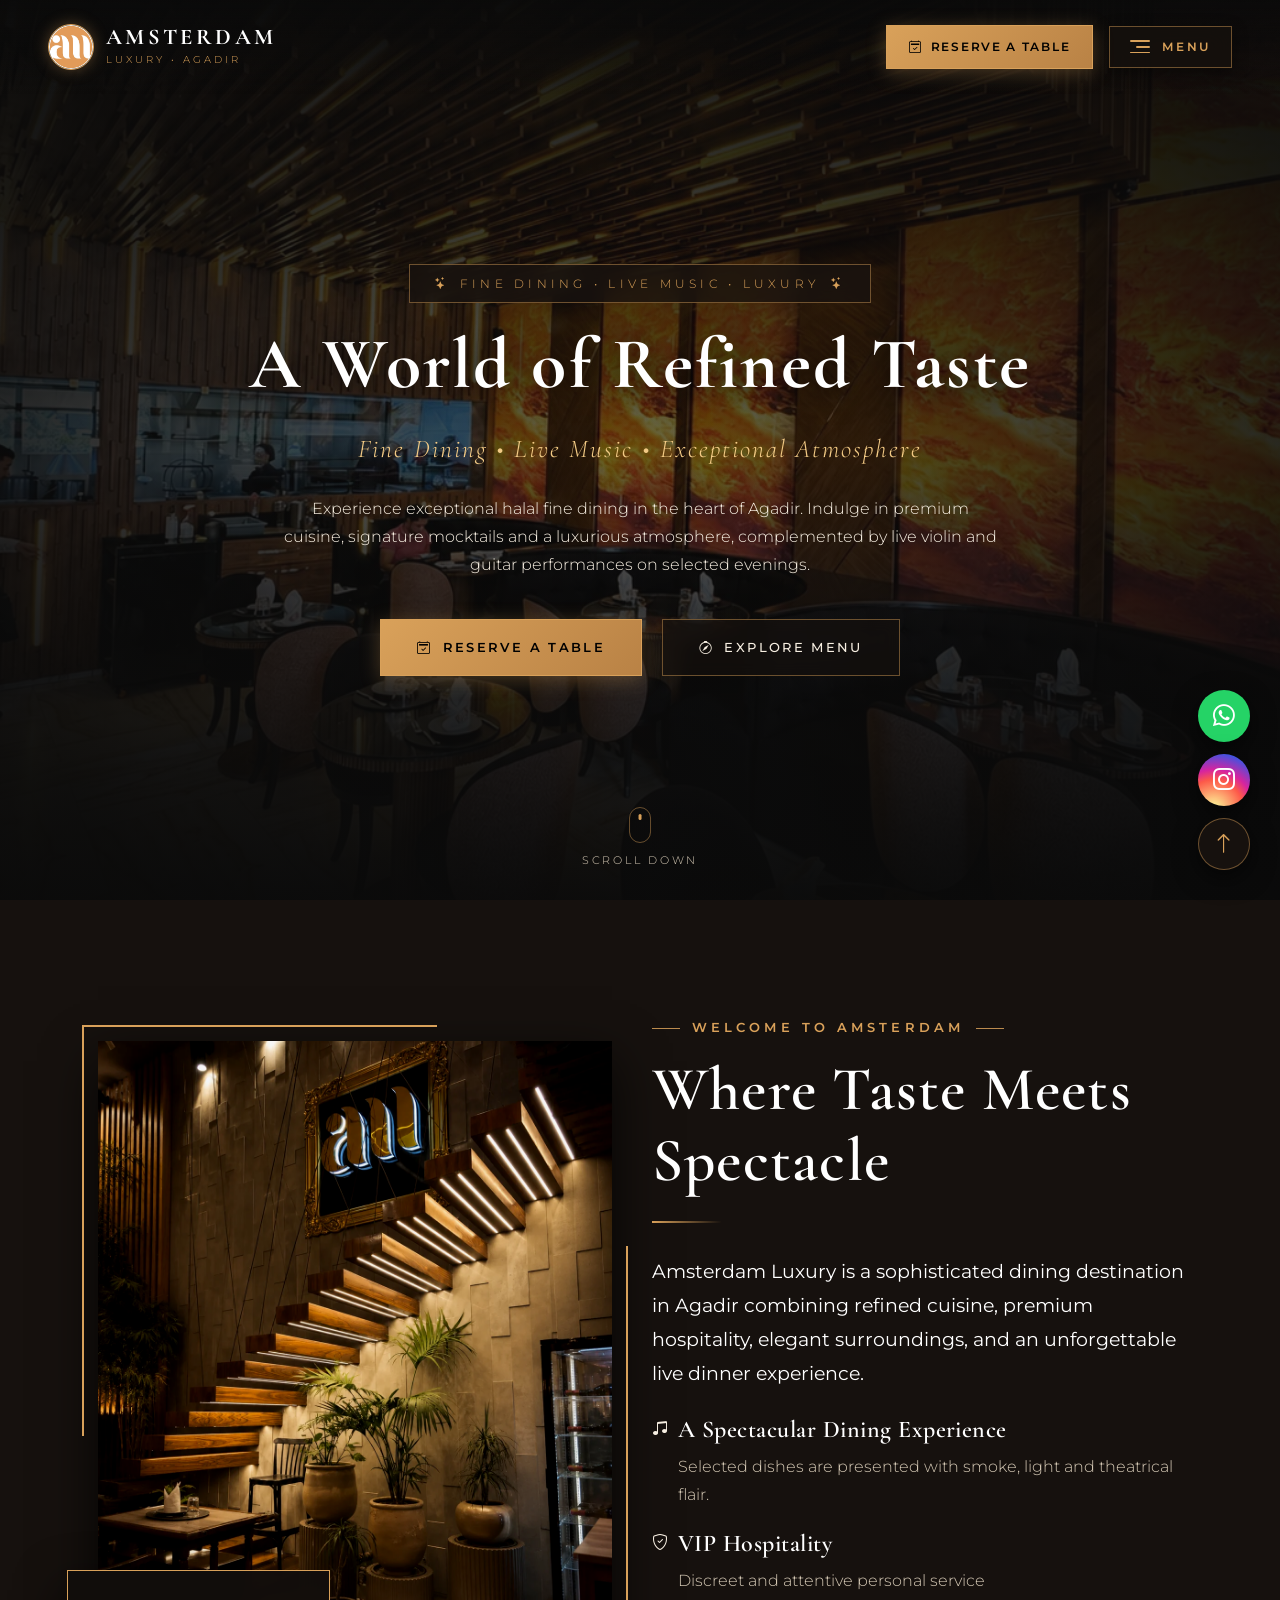
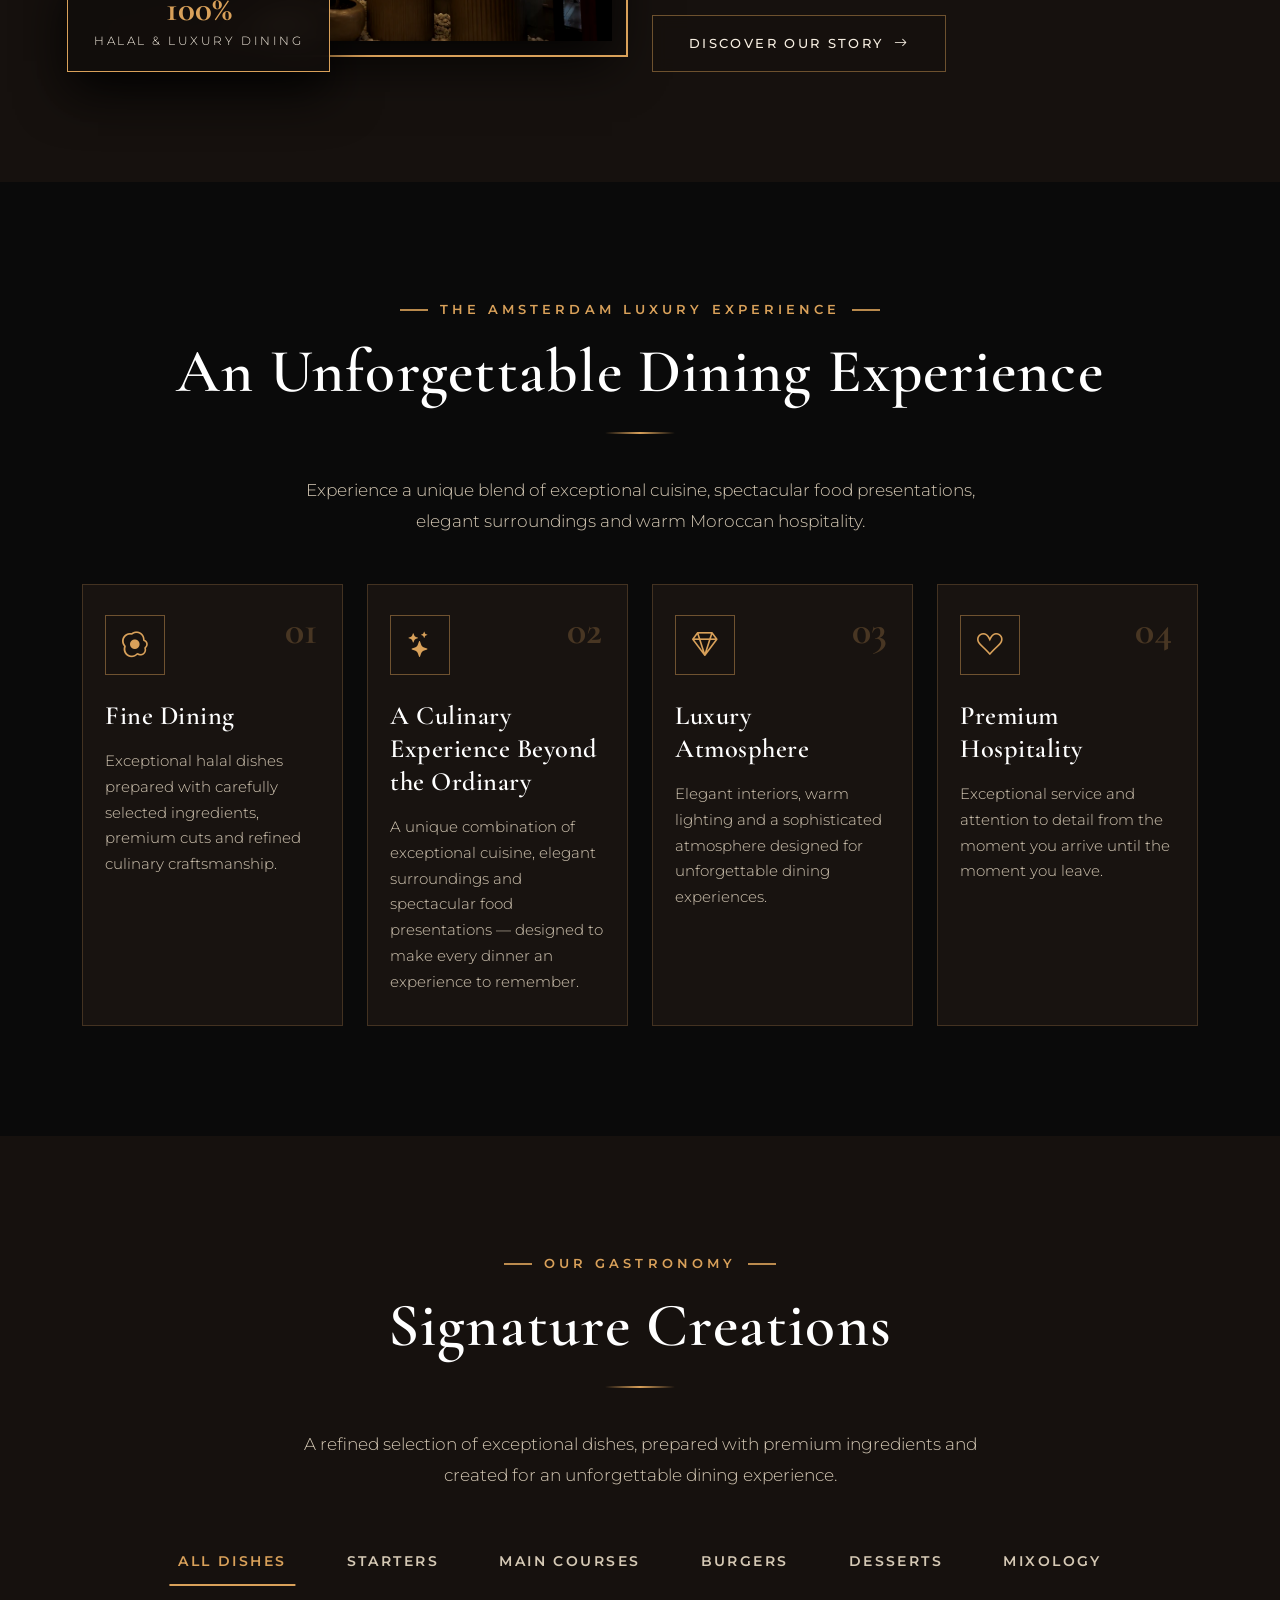
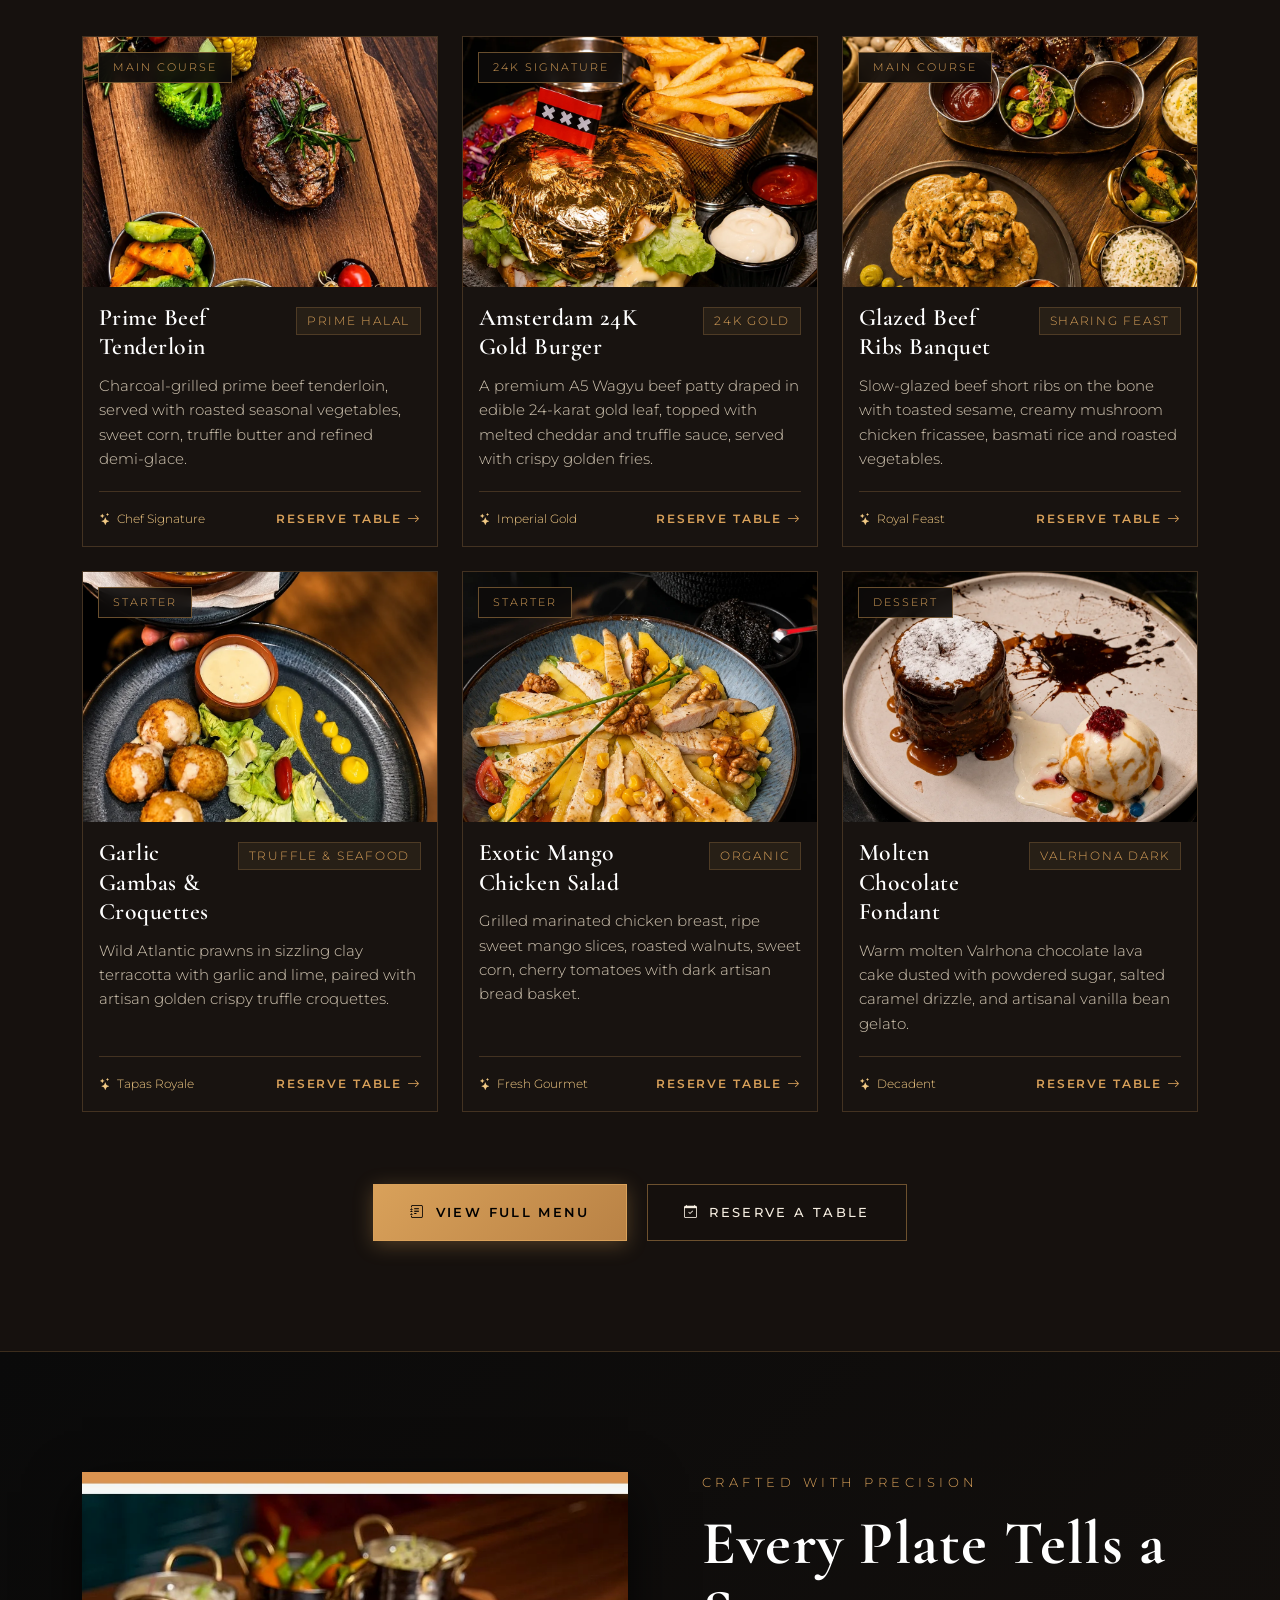
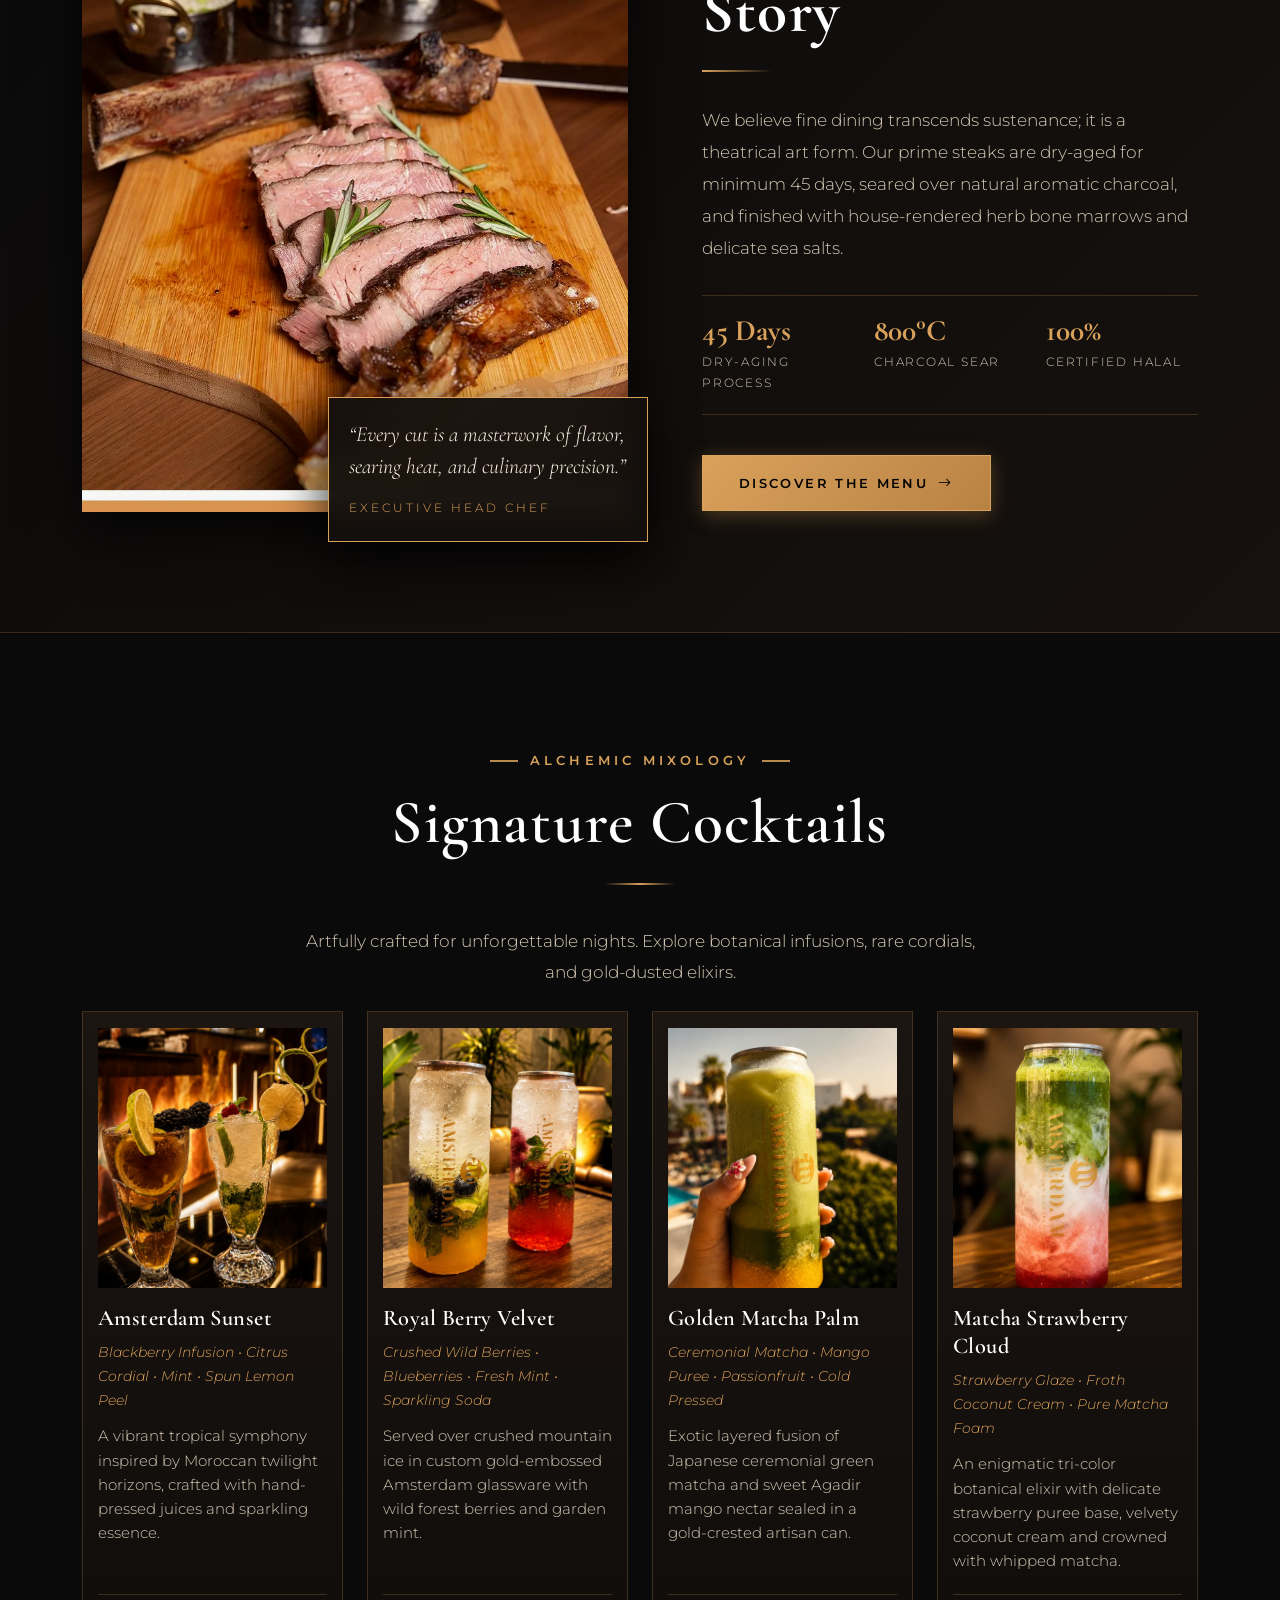
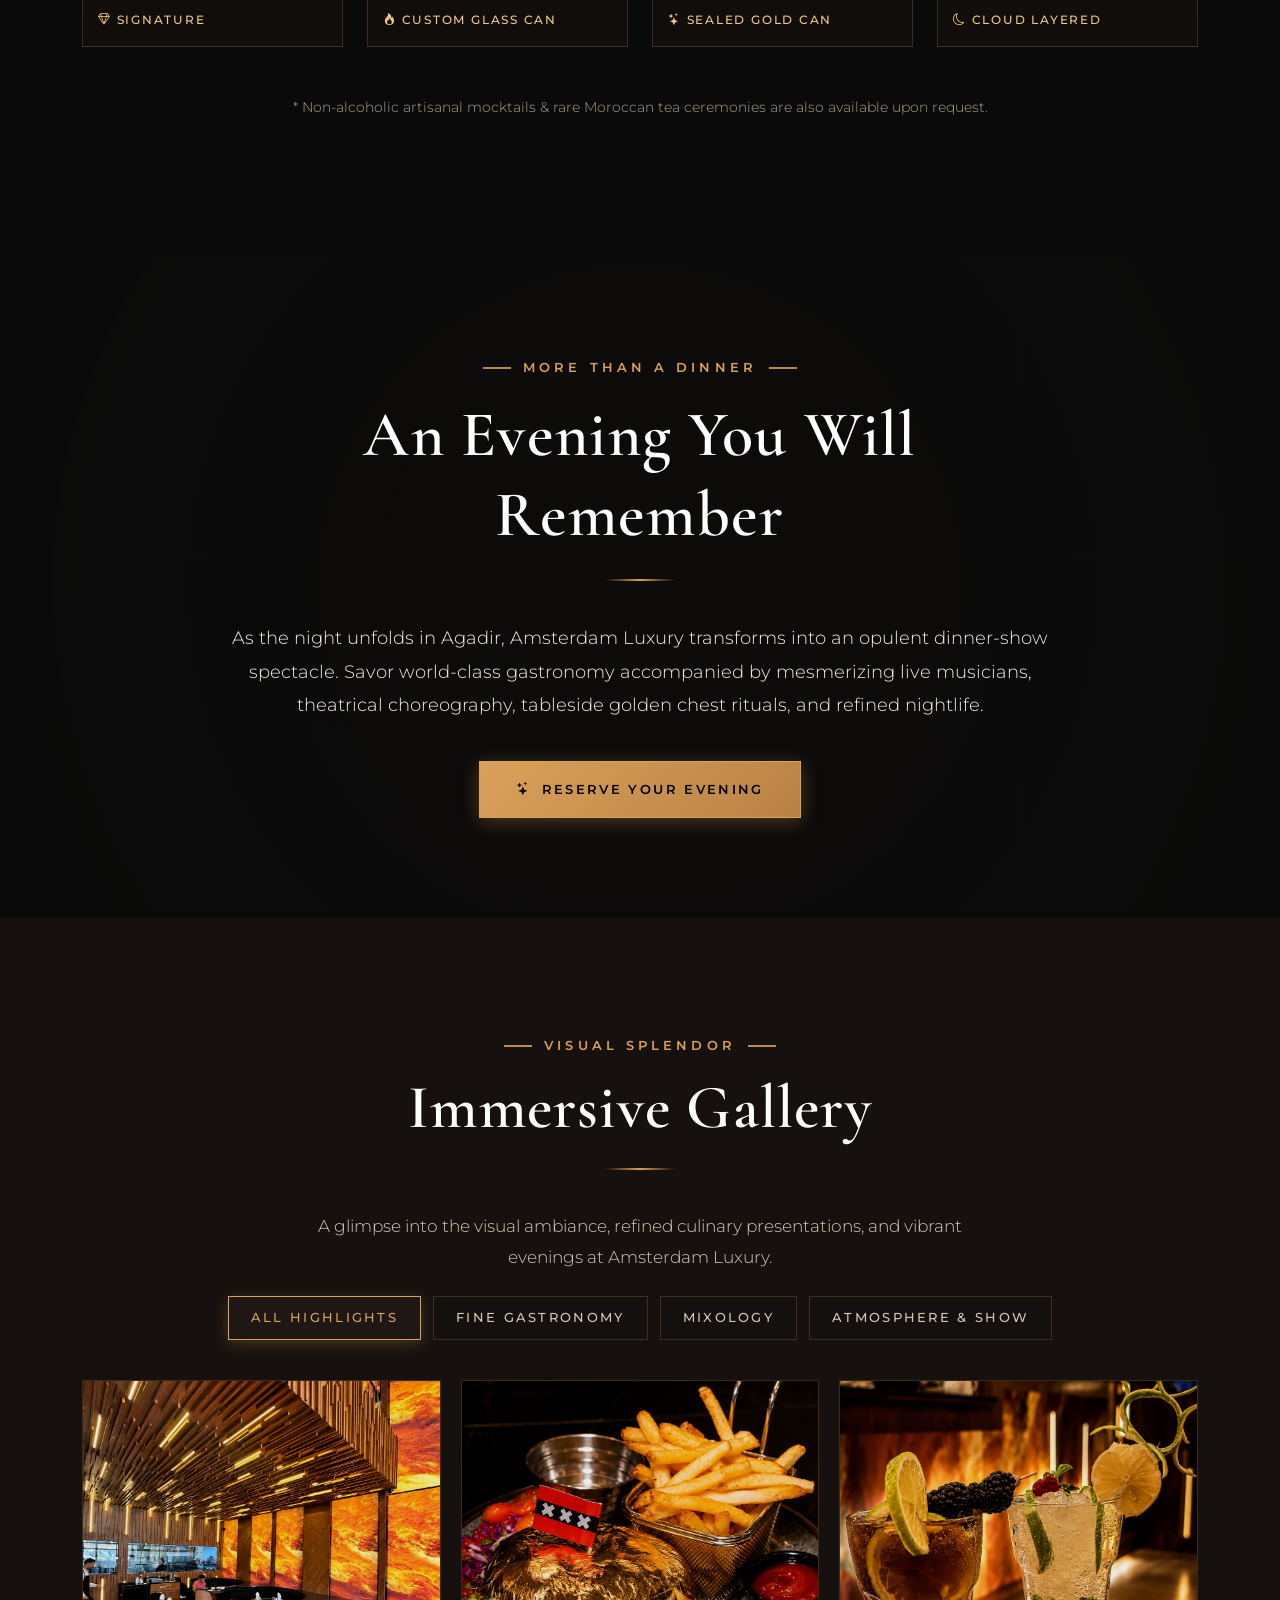
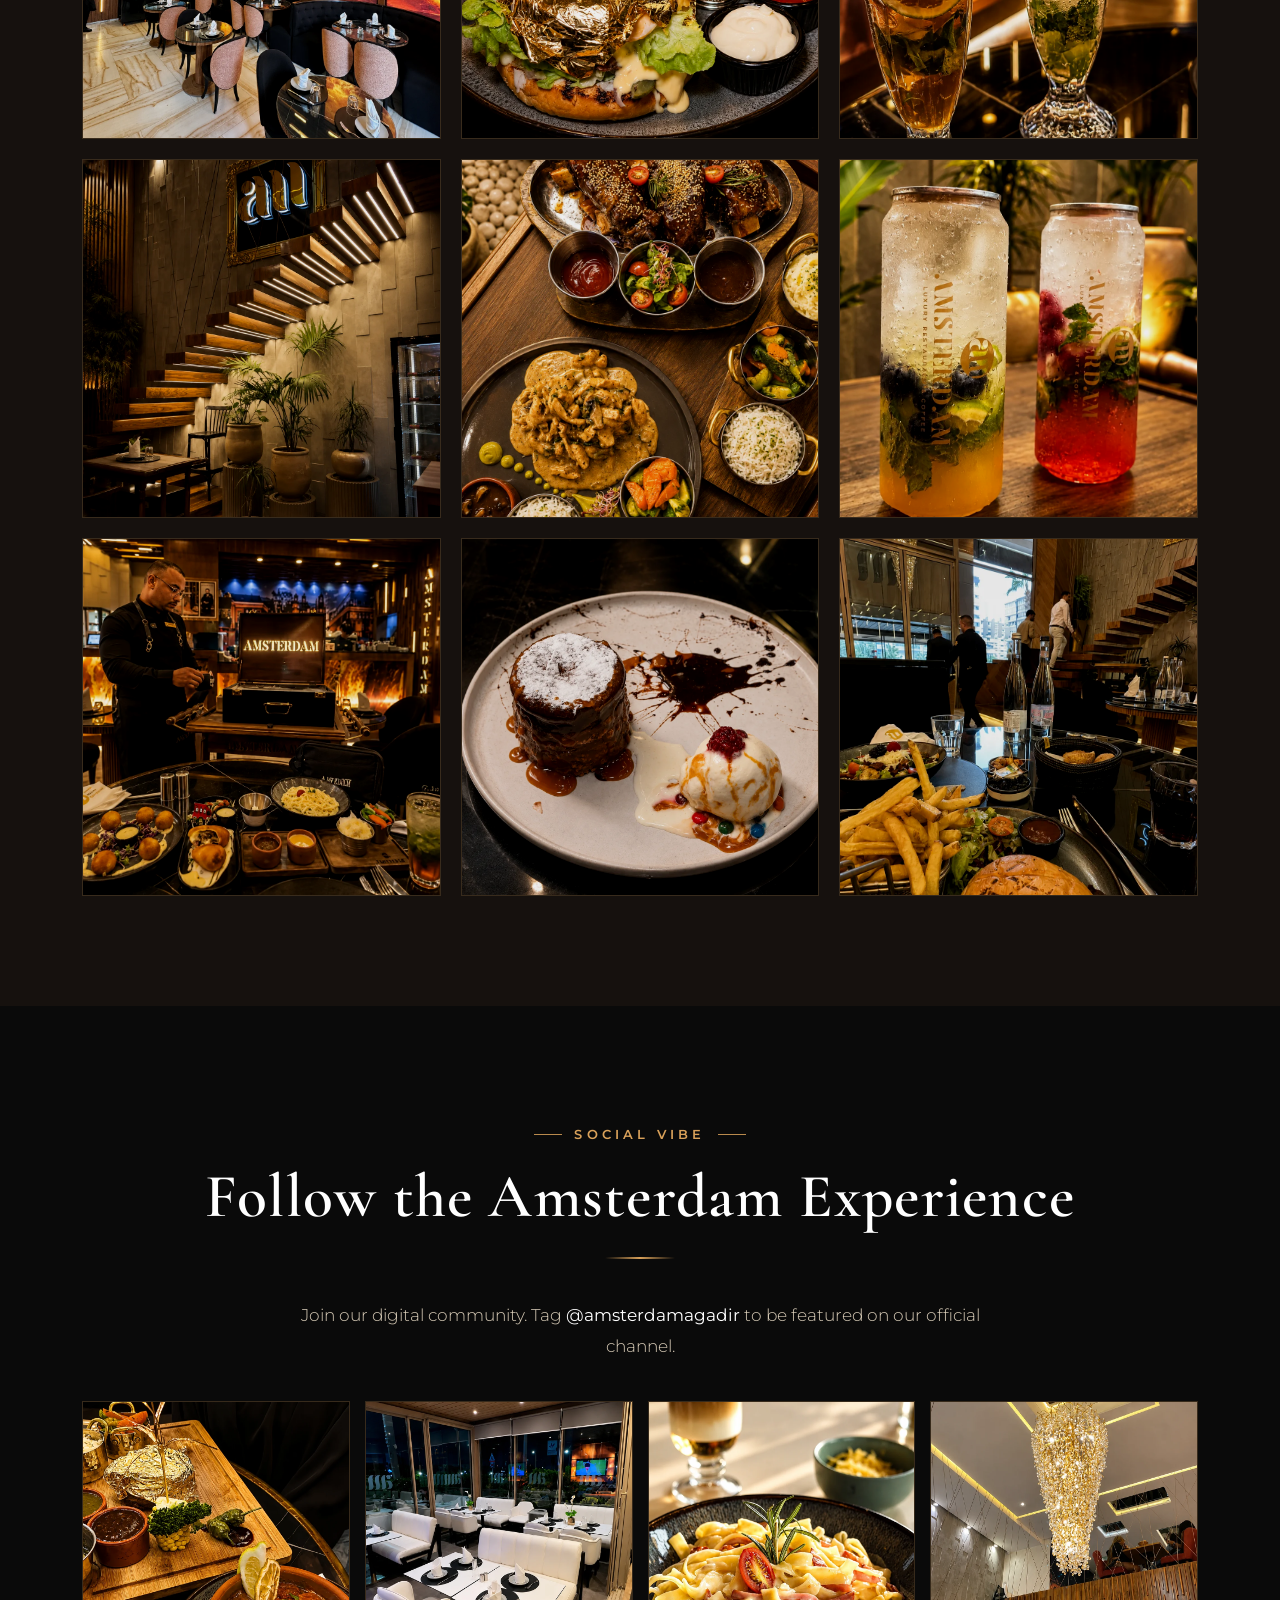
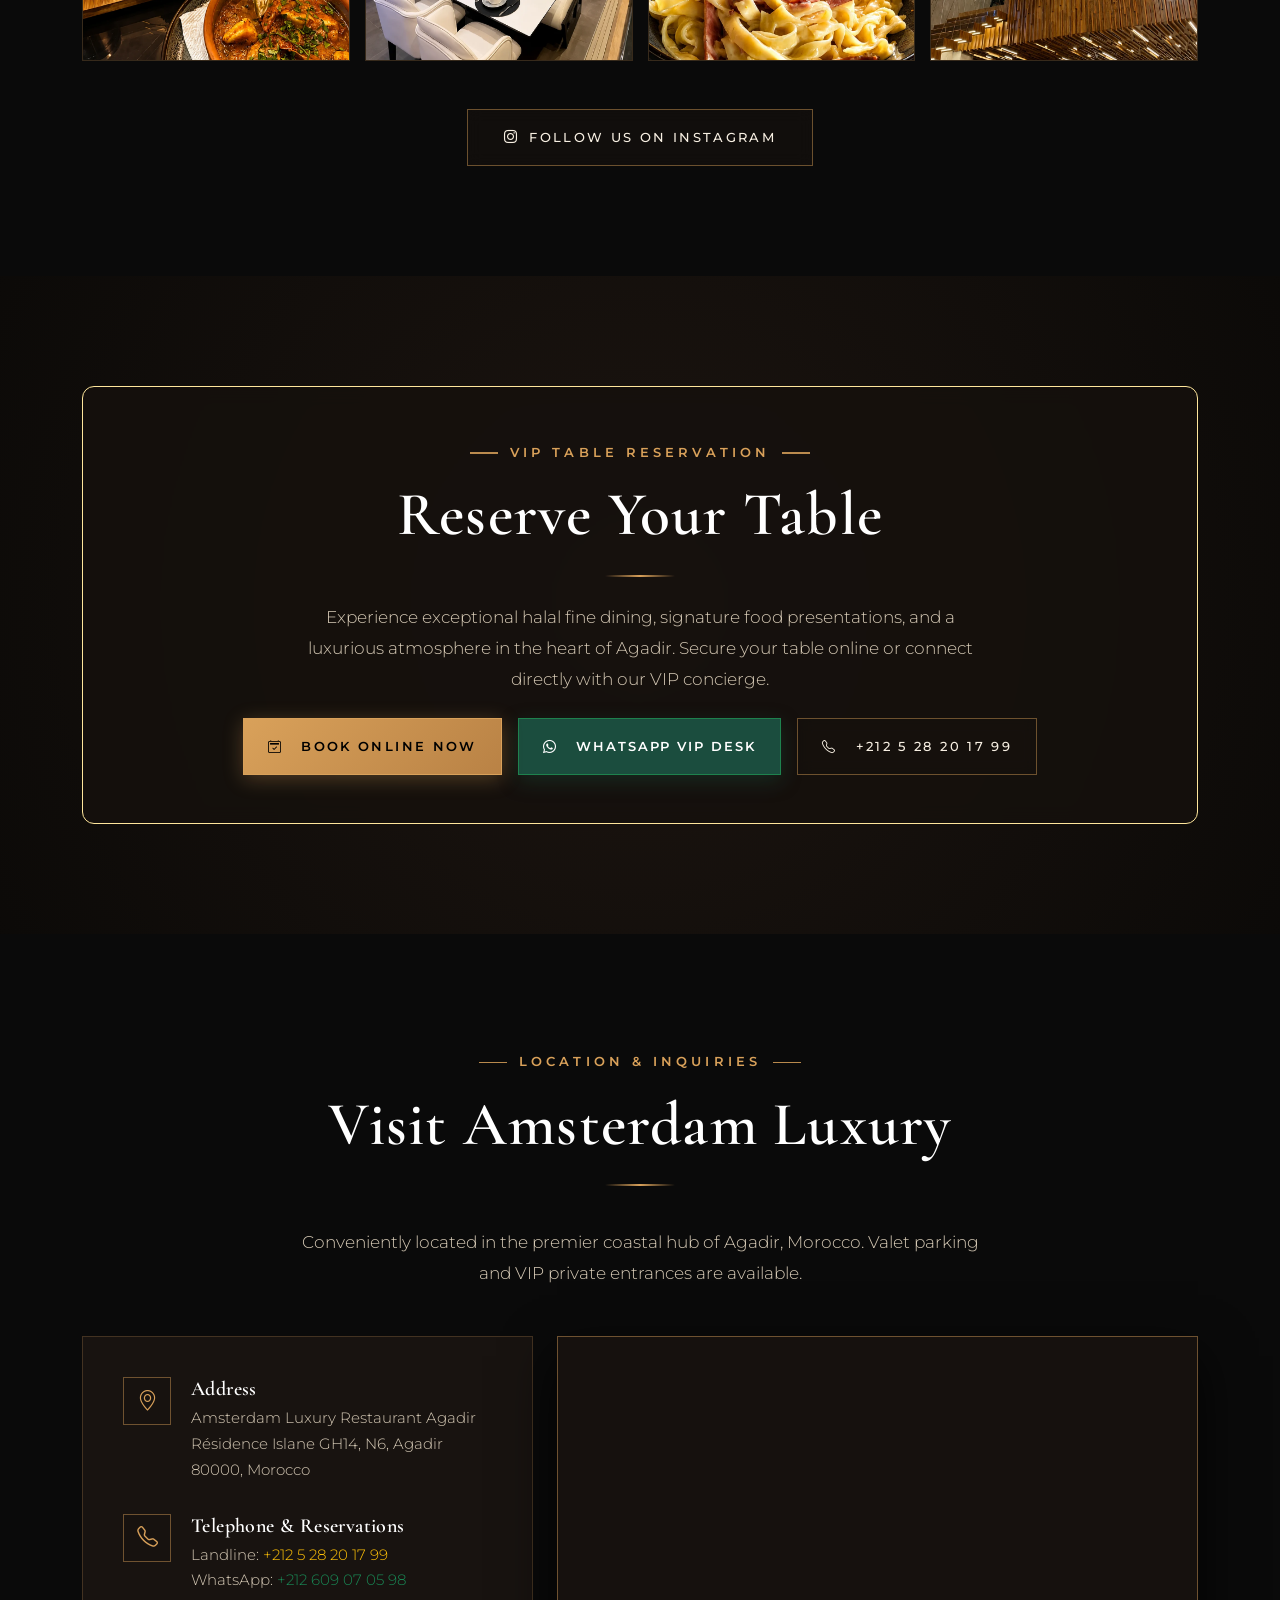
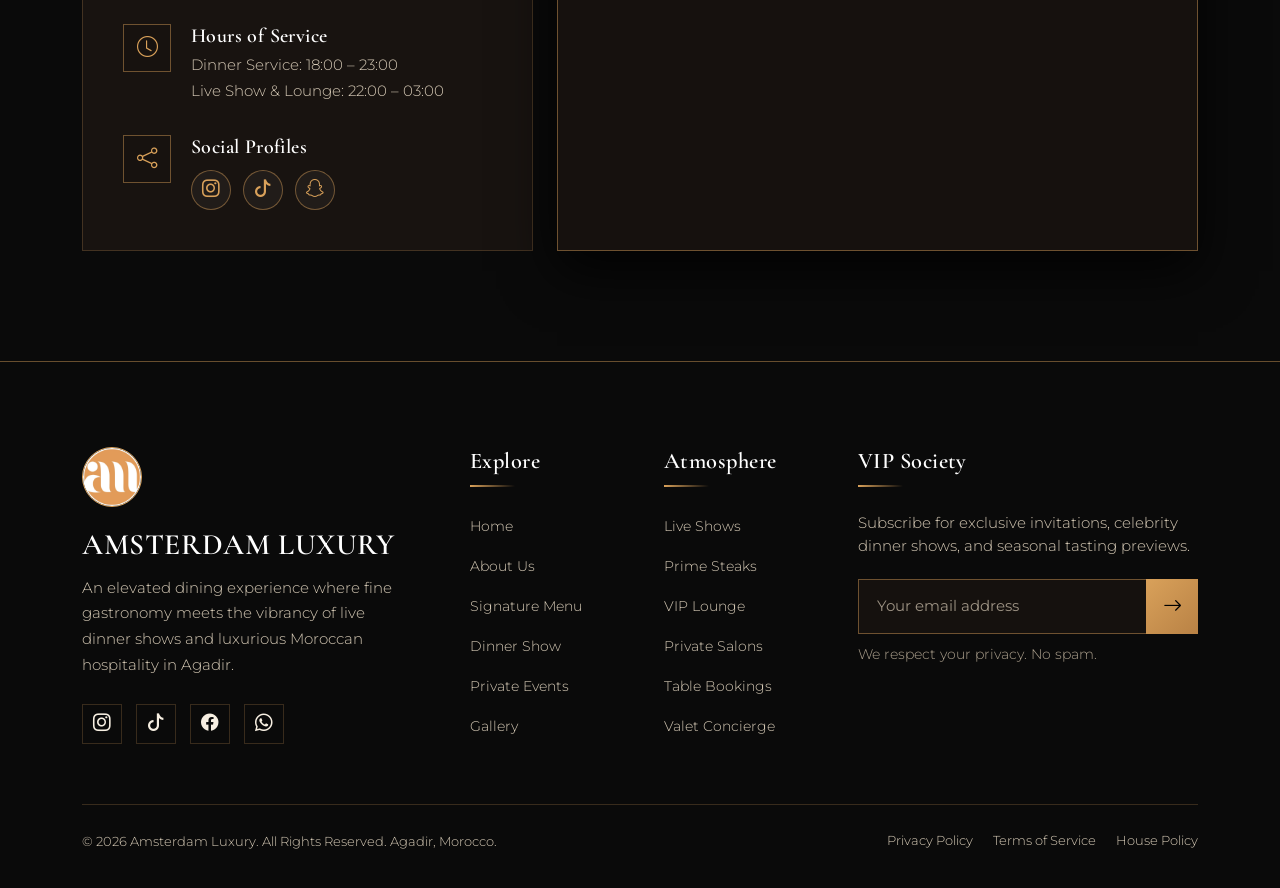
==== index.html @ 11ef1e89 "Lattest" ====
<!DOCTYPE html>
<html lang="en">

<head>
    <meta charset="UTF-8">
    <meta name="viewport" content="width=device-width, initial-scale=1.0">

    <!-- Primary SEO Meta Tags -->
    <title>Amsterdam Luxury | Fine Dining & Live Dinner Show in Agadir</title>
    <meta name="title" content="Amsterdam Luxury | Fine Dining & Live Dinner Show in Agadir">
    <meta name="description"
        content="Experience Amsterdam Luxury in Agadir — refined fine dining, signature dishes, crafted cocktails and unforgettable live dinner shows. Reserve your table today.">
    <meta name="keywords"
        content="Amsterdam Luxury, Agadir restaurant, fine dining Agadir, dinner show Morocco, luxury steakhouse Agadir, Moroccan cocktails, live entertainment Agadir">
    <meta name="robots" content="index, follow">
    <link rel="canonical" href="https://amsterdamluxury.ma/">

    <!-- Open Graph / Facebook -->
    <meta property="og:type" content="restaurant">
    <meta property="og:url" content="https://amsterdamluxury.ma/">
    <meta property="og:title" content="Amsterdam Luxury | Fine Dining & Live Dinner Show in Agadir">
    <meta property="og:description"
        content="Experience Amsterdam Luxury in Agadir — refined fine dining, signature dishes, crafted cocktails and unforgettable live dinner shows.">
    <meta property="og:image" content="./assets/imgs/Amsterdam_BG.jpeg">

    <!-- Twitter Card -->
    <meta property="twitter:card" content="summary_large_image">
    <meta property="twitter:url" content="https://amsterdamluxury.ma/">
    <meta property="twitter:title" content="Amsterdam Luxury | Fine Dining & Live Dinner Show in Agadir">
    <meta property="twitter:description"
        content="Experience Amsterdam Luxury in Agadir — refined fine dining, signature dishes, crafted cocktails and unforgettable live dinner shows.">
    <meta property="twitter:image" content="./assets/imgs/Amsterdam_BG.jpeg">

    <!-- Favicon -->
    <link rel="icon" type="image/jpeg" href="./assets/imgs/Amsterdam_Logo.jpeg">

    <!-- Schema.org JSON-LD -->
    <script type="application/ld+json">
    {
      "@context": "https://schema.org",
      "@type": "Restaurant",
      "name": "Amsterdam Luxury",
      "image": "./assets/imgs/Amsterdam_BG.jpeg",
      "logo": "./assets/imgs/Amsterdam_Logo.jpeg",
      "@id": "https://amsterdamluxury.ma",
      "url": "https://amsterdamluxury.ma",
      "telephone": "+212528201799",
      "priceRange": "$$$",
      "servesCuisine": ["Fine Dining", "Steakhouse", "Moroccan", "International", "Cocktails"],
      "address": {
        "@type": "PostalAddress",
        "streetAddress": "Résidence Islane GH14, N6",
        "addressLocality": "Agadir",
        "postalCode": "80000",
        "addressCountry": "MA"
      },
      "geo": {
        "@type": "GeoCoordinates",
        "latitude": 30.437585,
        "longitude": -9.568495
      },
      "openingHoursSpecification": [
        {
          "@type": "OpeningHoursSpecification",
          "dayOfWeek": [
            "Monday",
            "Tuesday",
            "Wednesday",
            "Thursday",
            "Friday",
            "Saturday",
            "Sunday"
          ],
          "opens": "18:00",
          "closes": "03:00"
        }
      ],
      "sameAs": [
        "https://instagram.com/amsterdamagadir",
        "https://tiktok.com/@amsterdamluxury"
      ]
    }
    </script>

    <!-- Bootstrap 5.3 CSS -->
    <link href="https://cdn.jsdelivr.net/npm/bootstrap@5.3.3/dist/css/bootstrap.min.css" rel="stylesheet"
        integrity="sha384-QWTKZyjpPEjISv5WaRU9OFeRpok6YctnYmDr5pNlyT2bRjXh0JMhjY6hW+ALEwIH" crossorigin="anonymous">

    <!-- Bootstrap Icons -->
    <link rel="stylesheet" href="https://cdn.jsdelivr.net/npm/bootstrap-icons@1.11.3/font/bootstrap-icons.min.css">

    <!-- AOS Animation Library CSS -->
    <link rel="stylesheet" href="https://cdn.jsdelivr.net/npm/aos@2.3.4/dist/aos.css">

    <!-- Custom Luxury Stylesheet -->
    <link rel="stylesheet" href="./assets/css/style.css">
</head>

<body>

    <!-- ======================================================================
         1. HEADER & NAVBAR
         ====================================================================== -->
    <header class="header_navbar">
        <div class="container-fluid px-lg-5 px-3">
            <div class="d-flex align-items-center justify-content-between">

                <!-- Brand / Logo -->
                <a href="index.html" class="brand_logo_link" aria-label="Amsterdam Luxury Homepage">
                    <img src="./assets/imgs/Amsterdam_Logo.jpeg" alt="Amsterdam Luxury Logo" class="brand_logo_img">
                    <div class="brand_text_box">
                        <span class="brand_title">AMSTERDAM</span>
                        <span class="brand_tagline">LUXURY • AGADIR</span>
                    </div>
                </a>

                <!-- Right Action Controls: Reserve Table + Menu Toggle -->
                <div class="d-flex align-items-center gap-3">
                    <a href="reservation.html" class="luxury_btn_gold header_reserve_btn">
                        <i class="bi bi-calendar2-check"></i> Reserve a Table
                    </a>

                    <!-- Luxury Menu Toggle Button -->
                    <button class="header_menu_toggle_btn" id="header_menu_toggle_btn"
                        aria-label="Toggle navigation menu">
                        <span class="toggle_bars_icon">
                            <span class="bar bar_top"></span>
                            <span class="bar bar_mid"></span>
                            <span class="bar bar_bot"></span>
                        </span>
                        <span class="toggle_btn_label">MENU</span>
                    </button>
                </div>

            </div>
        </div>
    </header>

    <!-- Luxury Sidebar Navigation Drawer -->
    <div class="drawer_backdrop"></div>
    <aside class="luxury_sidebar_drawer" aria-label="Main Navigation Sidebar">
        <div class="drawer_header">
            <a href="index.html" class="drawer_brand_box">
                <img src="./assets/imgs/Amsterdam_Logo.jpeg" alt="Amsterdam Luxury" class="drawer_brand_logo">
                <div>
                    <span class="drawer_brand_title">AMSTERDAM LUXURY</span>
                    <span class="drawer_brand_sub">RESTAURANT • LOUNGE • SHOW</span>
                </div>
            </a>
            <button class="drawer_close_btn" aria-label="Close navigation menu">
                <i class="bi bi-x-lg"></i>
            </button>
        </div>

        <div class="drawer_body_content">
            <ul class="drawer_links">
                <li>
                    <a href="index.html" class="drawer_link active">
                        <span class="drawer_link_num">01</span>
                        <span class="drawer_link_text">Home</span>
                        <i class="bi bi-arrow-right drawer_link_arrow"></i>
                    </a>
                </li>
                <li>
                    <a href="about.html" class="drawer_link">
                        <span class="drawer_link_num">02</span>
                        <span class="drawer_link_text">About Us</span>
                        <i class="bi bi-arrow-right drawer_link_arrow"></i>
                    </a>
                </li>
                <li>
                    <a href="menu.html" class="drawer_link">
                        <span class="drawer_link_num">03</span>
                        <span class="drawer_link_text">Signature Menu</span>
                        <i class="bi bi-arrow-right drawer_link_arrow"></i>
                    </a>
                </li>
                <li>
                    <a href="dinner-show.html" class="drawer_link">
                        <span class="drawer_link_num">04</span>
                        <span class="drawer_link_text">Live Dinner Show</span>
                        <i class="bi bi-arrow-right drawer_link_arrow"></i>
                    </a>
                </li>
                <li>
                    <a href="private-events.html" class="drawer_link">
                        <span class="drawer_link_num">05</span>
                        <span class="drawer_link_text">Private Events</span>
                        <i class="bi bi-arrow-right drawer_link_arrow"></i>
                    </a>
                </li>
                <li>
                    <a href="gallery.html" class="drawer_link">
                        <span class="drawer_link_num">06</span>
                        <span class="drawer_link_text">Visual Gallery</span>
                        <i class="bi bi-arrow-right drawer_link_arrow"></i>
                    </a>
                </li>
                <li>
                    <a href="reservation.html" class="drawer_link">
                        <span class="drawer_link_num">07</span>
                        <span class="drawer_link_text">Reservations</span>
                        <i class="bi bi-arrow-right drawer_link_arrow"></i>
                    </a>
                </li>
                <li>
                    <a href="contact.html" class="drawer_link">
                        <span class="drawer_link_num">08</span>
                        <span class="drawer_link_text">Contact & Location</span>
                        <i class="bi bi-arrow-right drawer_link_arrow"></i>
                    </a>
                </li>
            </ul>
        </div>

        <div class="drawer_footer">
            <div class="d-flex flex-column gap-2 mb-3">
                <a href="reservation.html" class="luxury_btn_gold w-100 text-center">
                    <i class="bi bi-calendar-check"></i> Book VIP Table
                </a>
                <a href="https://wa.me/212609070598" target="_blank" rel="noopener noreferrer"
                    class="luxury_btn_whatsapp w-100 text-center">
                    <i class="bi bi-whatsapp"></i> Chat on WhatsApp Concierge
                </a>
            </div>

            <div class="drawer_social_row">
                <a href="https://instagram.com/amsterdamagadir" target="_blank" rel="noopener noreferrer"
                    class="drawer_social_icon" aria-label="Instagram"><i class="bi bi-instagram"></i></a>
                <a href="https://tiktok.com/@amsterdamluxury" target="_blank" rel="noopener noreferrer"
                    class="drawer_social_icon" aria-label="TikTok"><i class="bi bi-tiktok"></i></a>
                <a href="https://facebook.com" target="_blank" rel="noopener noreferrer" class="drawer_social_icon"
                    aria-label="Facebook"><i class="bi bi-facebook"></i></a>
                <a href="https://wa.me/212609070598" target="_blank" rel="noopener noreferrer"
                    class="drawer_social_icon" aria-label="WhatsApp"><i class="bi bi-whatsapp"></i></a>
            </div>
        </div>
    </aside>

    <!-- ======================================================================
         MAIN CONTENT SECTIONS
         ====================================================================== -->
    <main>

        <!-- ==================================================================
             2. HERO SECTION
             ================================================================== -->
        <section id="home" class="hero_section">
            <div class="hero_bg_layer"
                style="background-image: url('./assets/imgs/Restaurant/Restaurent_Asthetic2.webp');"></div>
            <div class="hero_overlay"></div>

            <div class="container position-relative">
                <div class="hero_content_wrapper">

                    <div class="hero_badge_box" data-aos="fade-down" data-aos-duration="1000">
                        <span class="hero_badge">
                            <i class="bi bi-stars"></i> FINE DINING • LIVE MUSIC • LUXURY <i class="bi bi-stars"></i>
                        </span>
                    </div>

                    <h1 class="hero_main_title" data-aos="fade-up" data-aos-duration="1100" data-aos-delay="100">
                        A World of Refined Taste
                    </h1>

                    <p class="hero_tagline_text" data-aos="fade-up" data-aos-duration="1100" data-aos-delay="200">
                        Fine Dining • Live Music • Exceptional Atmosphere
                    </p>

                    <p class="hero_desc_text" data-aos="fade-up" data-aos-duration="1100" data-aos-delay="300">
                        Experience exceptional halal fine dining in the heart of Agadir. Indulge in premium cuisine,
                        signature mocktails and a luxurious atmosphere, complemented by live violin and guitar
                        performances on selected evenings.
                    </p>

                    <div class="hero_actions_box" data-aos="fade-up" data-aos-duration="1100" data-aos-delay="400">
                        <a href="reservation.html" class="luxury_btn_gold">
                            <i class="bi bi-calendar2-check"></i> Reserve a Table
                        </a>
                        <a href="menu.html" class="luxury_btn_outline">
                            <i class="bi bi-compass"></i> Explore Menu
                        </a>
                    </div>

                </div>
            </div>

            <!-- Scroll Indicator -->
            <a href="#about" class="hero_scroll_indicator" aria-label="Scroll down to discover story">
                <div class="scroll_mouse_icon">
                    <span class="scroll_wheel_dot"></span>
                </div>
                <span>Scroll Down</span>
            </a>
        </section>

        <!-- ==================================================================
             3. BRAND STORY / INTRODUCTION
             ================================================================== -->
        <section id="about" class="luxury_section about_section">
            <div class="container">
                <div class="row align-items-center">

                    <!-- Left: Framed Photograph -->
                    <div class="col-lg-6 col-12" data-aos="fade-right" data-aos-duration="1000">
                        <div class="about_image_frame">
                            <img src="./assets/imgs/Restaurant/Restaurent_Asthetic1.webp"
                                alt="Amsterdam Luxury architectural illuminated staircase and atmosphere in Agadir"
                                class="about_main_img" loading="lazy">
                            <div class="about_floating_badge">
                                <span class="badge_number">100%</span>
                                <span class="badge_text">Halal & Luxury Dining</span>
                            </div>
                        </div>
                    </div>

                    <!-- Right: Story Narrative -->
                    <div class="col-lg-6 col-12" data-aos="fade-left" data-aos-duration="1000" data-aos-delay="150">
                        <div class="about_content_box">
                            <span class="section_label">WELCOME TO AMSTERDAM</span>
                            <h2 class="section_title">Where Taste Meets Spectacle</h2>
                            <div class="gold_divider_left"></div>

                            <p class="about_lead_text">
                                Amsterdam Luxury is a sophisticated dining destination in Agadir combining refined
                                cuisine, premium hospitality, elegant surroundings, and an unforgettable live dinner
                                experience.
                            </p>

                            <div class="about_feature_list">
                                <div class="about_feature_item">
                                    <i class="bi bi-music-note-beamed about_feature_icon"></i>
                                    <div>
                                        <h4 class="about_feature_title">A Spectacular Dining Experience</h4>
                                        <p class="about_feature_sub">Selected dishes are presented with smoke, light and
                                            theatrical flair.</p>
                                    </div>
                                </div>
                                <div class="about_feature_item">
                                    <i class="bi bi-shield-check about_feature_icon"></i>
                                    <div>
                                        <h4 class="about_feature_title">VIP Hospitality</h4>
                                        <p class="about_feature_sub">Discreet and attentive personal service</p>
                                    </div>
                                </div>
                            </div>

                            <a href="#experience" class="luxury_btn_outline">
                                Discover Our Story <i class="bi bi-arrow-right"></i>
                            </a>
                        </div>
                    </div>

                </div>
            </div>
        </section>

        <!-- ==================================================================
             4. RESTAURANT EXPERIENCE (4 LUXURY CARDS)
             ================================================================== -->
        <section id="experience" class="luxury_section experience_section">
            <div class="container">
                <div class="text-center" data-aos="fade-up">
                    <span class="section_label">THE AMSTERDAM LUXURY EXPERIENCE</span>
                    <h2 class="section_title">An Unforgettable Dining Experience</h2>
                    <div class="gold_divider"></div>
                    <p class="section_subtitle">
                        Experience a unique blend of exceptional cuisine, spectacular food presentations, elegant
                        surroundings and warm Moroccan hospitality.
                    </p>
                </div>

                <div class="row g-4 mt-4">
                    <!-- Card 1 -->
                    <div class="col-lg-3 col-md-6 col-12" data-aos="fade-up" data-aos-delay="100">
                        <div class="experience_card">
                            <span class="experience_card_number">01</span>
                            <div class="experience_icon_box">
                                <i class="bi bi-egg-fried"></i>
                            </div>
                            <h3 class="experience_title">Fine Dining</h3>
                            <p class="experience_desc">
                                Exceptional halal dishes prepared with carefully selected ingredients, premium cuts and
                                refined culinary craftsmanship.
                            </p>
                        </div>
                    </div>

                    <!-- Card 2 -->
                    <div class="col-lg-3 col-md-6 col-12" data-aos="fade-up" data-aos-delay="200">
                        <div class="experience_card">
                            <span class="experience_card_number">02</span>
                            <div class="experience_icon_box">
                                <i class="bi bi-stars"></i>
                            </div>
                            <h3 class="experience_title">A Culinary Experience Beyond the Ordinary</h3>
                            <p class="experience_desc">
                                A unique combination of exceptional cuisine, elegant surroundings and spectacular food
                                presentations — designed to make every dinner an experience to remember.
                            </p>
                        </div>
                    </div>

                    <!-- Card 3 -->
                    <div class="col-lg-3 col-md-6 col-12" data-aos="fade-up" data-aos-delay="300">
                        <div class="experience_card">
                            <span class="experience_card_number">03</span>
                            <div class="experience_icon_box">
                                <i class="bi bi-gem"></i>
                            </div>
                            <h3 class="experience_title">Luxury Atmosphere</h3>
                            <p class="experience_desc">
                                Elegant interiors, warm lighting and a sophisticated atmosphere designed for
                                unforgettable dining experiences.
                            </p>
                        </div>
                    </div>

                    <!-- Card 4 -->
                    <div class="col-lg-3 col-md-6 col-12" data-aos="fade-up" data-aos-delay="400">
                        <div class="experience_card">
                            <span class="experience_card_number">04</span>
                            <div class="experience_icon_box">
                                <i class="bi bi-suit-heart"></i>
                            </div>
                            <h3 class="experience_title">Premium Hospitality</h3>
                            <p class="experience_desc">
                                Exceptional service and attention to detail from the moment you arrive until the moment
                                you leave.
                            </p>
                        </div>
                    </div>
                </div>

            </div>
        </section>

        <!-- ==================================================================
             5. SIGNATURE MENU SECTION & CATEGORY TABS
             ================================================================== -->
        <section id="menu" class="luxury_section menu_section">
            <div class="container">
                <div class="text-center" data-aos="fade-up">
                    <span class="section_label">OUR GASTRONOMY</span>
                    <h2 class="section_title">Signature Creations</h2>
                    <div class="gold_divider"></div>
                    <p class="section_subtitle">
                        A refined selection of exceptional dishes, prepared with premium ingredients and created for an
                        unforgettable dining experience.
                    </p>
                </div>

                <!-- Category Tabs -->
                <div class="menu_tabs_wrapper mt-5" data-aos="fade-up" data-aos-delay="100">
                    <button class="menu_tab_btn active" data-category="all">All Dishes</button>
                    <button class="menu_tab_btn" data-category="starters">Starters</button>
                    <button class="menu_tab_btn" data-category="mains">Main Courses</button>
                    <button class="menu_tab_btn" data-category="burgers">Burgers</button>
                    <button class="menu_tab_btn" data-category="desserts">Desserts</button>
                    <button class="menu_tab_btn" data-category="drinks">Mixology</button>
                </div>

                <!-- Menu Items Grid -->
                <div class="row" id="menu_items_container">

                    <!-- Dish 1 -->
                    <div class="col-lg-4 col-md-6 col-12 mb-4 menu_item_col" data-category="mains" data-aos="fade-up">
                        <div class="menu_card">
                            <div class="menu_img_box">
                                <img src="./assets/imgs/Restaurant/Food1.webp"
                                    alt="Prime Beef Tenderloin - Amsterdam Luxury Agadir" class="menu_card_img"
                                    loading="lazy">
                                <span class="menu_category_tag">Main Course</span>
                            </div>
                            <div class="menu_content_box">
                                <div class="menu_header_row">
                                    <h3 class="menu_item_title">Prime Beef Tenderloin</h3>
                                    <span class="menu_item_badge_tag">Prime Halal</span>
                                </div>
                                <p class="menu_item_desc">Charcoal-grilled prime beef tenderloin, served with roasted
                                    seasonal vegetables, sweet corn, truffle butter and refined demi-glace.</p>
                                <div class="menu_item_footer">
                                    <span class="menu_item_badge"><i class="bi bi-stars"></i> Chef Signature</span>
                                    <a href="reservation.html" class="menu_order_btn">Reserve Table <i
                                            class="bi bi-arrow-right"></i></a>
                                </div>
                            </div>
                        </div>
                    </div>

                    <!-- Dish 2 -->
                    <div class="col-lg-4 col-md-6 col-12 mb-4 menu_item_col" data-category="burgers" data-aos="fade-up"
                        data-aos-delay="100">
                        <div class="menu_card">
                            <div class="menu_img_box">
                                <img src="./assets/imgs/Restaurant/Food2.webp"
                                    alt="Amsterdam 24K Gold Wagyu Burger - Amsterdam Luxury Agadir"
                                    class="menu_card_img" loading="lazy">
                                <span class="menu_category_tag">24K Signature</span>
                            </div>
                            <div class="menu_content_box">
                                <div class="menu_header_row">
                                    <h3 class="menu_item_title">Amsterdam 24K Gold Burger</h3>
                                    <span class="menu_item_badge_tag">24K Gold</span>
                                </div>
                                <p class="menu_item_desc">A premium A5 Wagyu beef patty draped in edible 24-karat gold
                                    leaf, topped with melted cheddar and truffle sauce, served with crispy golden fries.
                                </p>
                                <div class="menu_item_footer">
                                    <span class="menu_item_badge"><i class="bi bi-stars"></i> Imperial Gold</span>
                                    <a href="reservation.html" class="menu_order_btn">Reserve Table <i
                                            class="bi bi-arrow-right"></i></a>
                                </div>
                            </div>
                        </div>
                    </div>

                    <!-- Dish 3 -->
                    <div class="col-lg-4 col-md-6 col-12 mb-4 menu_item_col" data-category="mains" data-aos="fade-up"
                        data-aos-delay="200">
                        <div class="menu_card">
                            <div class="menu_img_box">
                                <img src="./assets/imgs/Restaurant/Food6.webp"
                                    alt="Glazed Beef Ribs & Truffle Chicken Banquet - Amsterdam Luxury Agadir"
                                    class="menu_card_img" loading="lazy">
                                <span class="menu_category_tag">Main Course</span>
                            </div>
                            <div class="menu_content_box">
                                <div class="menu_header_row">
                                    <h3 class="menu_item_title">Glazed Beef Ribs Banquet</h3>
                                    <span class="menu_item_badge_tag">Sharing Feast</span>
                                </div>
                                <p class="menu_item_desc">Slow-glazed beef short ribs on the bone with toasted sesame,
                                    creamy mushroom chicken fricassee, basmati rice and roasted vegetables.</p>
                                <div class="menu_item_footer">
                                    <span class="menu_item_badge"><i class="bi bi-stars"></i> Royal Feast</span>
                                    <a href="reservation.html" class="menu_order_btn">Reserve Table <i
                                            class="bi bi-arrow-right"></i></a>
                                </div>
                            </div>
                        </div>
                    </div>

                    <!-- Dish 4 -->
                    <div class="col-lg-4 col-md-6 col-12 mb-4 menu_item_col" data-category="starters"
                        data-aos="fade-up">
                        <div class="menu_card">
                            <div class="menu_img_box">
                                <img src="./assets/imgs/Restaurant/Food4.webp"
                                    alt="Sizzling Garlic Gambas & Truffle Croquettes - Amsterdam Luxury Agadir"
                                    class="menu_card_img" loading="lazy">
                                <span class="menu_category_tag">Starter</span>
                            </div>
                            <div class="menu_content_box">
                                <div class="menu_header_row">
                                    <h3 class="menu_item_title">Garlic Gambas & Croquettes</h3>
                                    <span class="menu_item_badge_tag">Truffle & Seafood</span>
                                </div>
                                <p class="menu_item_desc">Wild Atlantic prawns in sizzling clay terracotta with garlic
                                    and lime, paired with artisan golden crispy truffle croquettes.</p>
                                <div class="menu_item_footer">
                                    <span class="menu_item_badge"><i class="bi bi-stars"></i> Tapas Royale</span>
                                    <a href="reservation.html" class="menu_order_btn">Reserve Table <i
                                            class="bi bi-arrow-right"></i></a>
                                </div>
                            </div>
                        </div>
                    </div>

                    <!-- Dish 5 -->
                    <div class="col-lg-4 col-md-6 col-12 mb-4 menu_item_col" data-category="starters" data-aos="fade-up"
                        data-aos-delay="100">
                        <div class="menu_card">
                            <div class="menu_img_box">
                                <img src="./assets/imgs/Restaurant/Food5.webp"
                                    alt="Exotic Mango Chicken Walnut Salad - Amsterdam Luxury Agadir"
                                    class="menu_card_img" loading="lazy">
                                <span class="menu_category_tag">Starter</span>
                            </div>
                            <div class="menu_content_box">
                                <div class="menu_header_row">
                                    <h3 class="menu_item_title">Exotic Mango Chicken Salad</h3>
                                    <span class="menu_item_badge_tag">Organic</span>
                                </div>
                                <p class="menu_item_desc">Grilled marinated chicken breast, ripe sweet mango slices,
                                    roasted walnuts, sweet corn, cherry tomatoes with dark artisan bread basket.</p>
                                <div class="menu_item_footer">
                                    <span class="menu_item_badge"><i class="bi bi-stars"></i> Fresh Gourmet</span>
                                    <a href="reservation.html" class="menu_order_btn">Reserve Table <i
                                            class="bi bi-arrow-right"></i></a>
                                </div>
                            </div>
                        </div>
                    </div>

                    <!-- Dish 6 -->
                    <div class="col-lg-4 col-md-6 col-12 mb-4 menu_item_col" data-category="desserts" data-aos="fade-up"
                        data-aos-delay="200">
                        <div class="menu_card">
                            <div class="menu_img_box">
                                <img src="./assets/imgs/Restaurant/Sweet1.webp"
                                    alt="Molten Chocolate Lava Fondant - Amsterdam Luxury Agadir" class="menu_card_img"
                                    loading="lazy">
                                <span class="menu_category_tag">Dessert</span>
                            </div>
                            <div class="menu_content_box">
                                <div class="menu_header_row">
                                    <h3 class="menu_item_title">Molten Chocolate Fondant</h3>
                                    <span class="menu_item_badge_tag">Valrhona Dark</span>
                                </div>
                                <p class="menu_item_desc">Warm molten Valrhona chocolate lava cake dusted with powdered
                                    sugar, salted caramel drizzle, and artisanal vanilla bean gelato.</p>
                                <div class="menu_item_footer">
                                    <span class="menu_item_badge"><i class="bi bi-stars"></i> Decadent</span>
                                    <a href="reservation.html" class="menu_order_btn">Reserve Table <i
                                            class="bi bi-arrow-right"></i></a>
                                </div>
                            </div>
                        </div>
                    </div>

                </div>

                <div class="text-center mt-5" data-aos="fade-up">
                    <a href="menu.html" class="luxury_btn_gold me-3">
                        <i class="bi bi-journal-text"></i> View Full Menu
                    </a>
                    <a href="reservation.html" class="luxury_btn_outline">
                        <i class="bi bi-calendar-check"></i> Reserve a Table
                    </a>
                </div>

            </div>
        </section>

        <!-- ==================================================================
             6. FEATURED EDITORIAL SECTION (MAGAZINE SPOTLIGHT)
             ================================================================== -->
        <section class="editorial_section">
            <div class="container">
                <div class="row align-items-center">

                    <!-- Left: Large Food Editorial Photo -->
                    <div class="col-lg-6 col-12" data-aos="fade-right" data-aos-duration="1000">
                        <div class="editorial_image_wrapper">
                            <img src="./assets/imgs/Menu1.webp" alt="Amsterdam Luxury signature grilled steak cut"
                                class="editorial_main_img" loading="lazy">
                            <div class="editorial_quote_card">
                                <p class="editorial_quote_text">
                                    “Every cut is a masterwork of flavor, searing heat, and culinary precision.”
                                </p>
                                <span class="editorial_quote_author">Executive Head Chef</span>
                            </div>
                        </div>
                    </div>

                    <!-- Right: Magazine Typography -->
                    <div class="col-lg-6 col-12" data-aos="fade-left" data-aos-duration="1000" data-aos-delay="150">
                        <div class="editorial_content_col">
                            <span class="editorial_eyebrow">CRAFTED WITH PRECISION</span>
                            <h2 class="editorial_headline">Every Plate Tells a Story</h2>
                            <div class="gold_divider_left"></div>

                            <p class="editorial_p">
                                We believe fine dining transcends sustenance; it is a theatrical art form. Our prime
                                steaks are dry-aged for minimum 45 days, seared over natural aromatic charcoal, and
                                finished with house-rendered herb bone marrows and delicate sea salts.
                            </p>

                            <div class="editorial_spec_grid">
                                <div>
                                    <span class="spec_value">45 Days</span>
                                    <span class="spec_label">Dry-Aging Process</span>
                                </div>
                                <div>
                                    <span class="spec_value">800°C</span>
                                    <span class="spec_label">Charcoal Sear</span>
                                </div>
                                <div>
                                    <span class="spec_value">100%</span>
                                    <span class="spec_label">Certified Halal</span>
                                </div>
                            </div>

                            <a href="#menu" class="luxury_btn_gold">
                                Discover the Menu <i class="bi bi-arrow-right"></i>
                            </a>
                        </div>
                    </div>

                </div>
            </div>
        </section>

        <!-- ==================================================================
             7. SIGNATURE COCKTAILS SECTION
             ================================================================== -->
        <section id="cocktails" class="luxury_section cocktail_section">
            <div class="container">
                <div class="text-center" data-aos="fade-up">
                    <span class="section_label">ALCHEMIC MIXOLOGY</span>
                    <h2 class="section_title">Signature Cocktails</h2>
                    <div class="gold_divider"></div>
                    <p class="section_subtitle">
                        Artfully crafted for unforgettable nights. Explore botanical infusions, rare cordials, and
                        gold-dusted elixirs.
                    </p>
                </div>

                <!-- Cocktails Grid -->
                <div class="row mt-4" id="cocktail_cards_container">

                    <div class="col-lg-3 col-md-6 col-12 mb-4" data-aos="fade-up">
                        <div class="cocktail_card">
                            <div class="cocktail_img_wrapper mb-3"
                                style="border-radius: var(--border_radius_md); overflow: hidden; height: 260px;">
                                <img src="./assets/imgs/Restaurant/Drink4.webp"
                                    alt="Amsterdam Twilight Horizon Cocktail"
                                    style="width:100%; height:100%; object-fit:cover; transition:transform 0.5s ease;">
                            </div>
                            <h3 class="cocktail_title">Amsterdam Sunset</h3>
                            <div class="cocktail_ingredients">Blackberry Infusion • Citrus Cordial • Mint • Spun Lemon
                                Peel</div>
                            <p class="cocktail_desc">A vibrant tropical symphony inspired by Moroccan twilight horizons,
                                crafted with hand-pressed juices and sparkling essence.</p>
                            <div class="cocktail_footer_meta">
                                <span class="cocktail_tag"><i class="bi bi-gem"></i> Signature</span>
                            </div>
                        </div>
                    </div>

                    <div class="col-lg-3 col-md-6 col-12 mb-4" data-aos="fade-up" data-aos-delay="100">
                        <div class="cocktail_card">
                            <div class="cocktail_img_wrapper mb-3"
                                style="border-radius: var(--border_radius_md); overflow: hidden; height: 260px;">
                                <img src="./assets/imgs/Restaurant/Drink2.webp"
                                    alt="Amsterdam Berry & Wild Blueberry Mojito"
                                    style="width:100%; height:100%; object-fit:cover; transition:transform 0.5s ease;">
                            </div>
                            <h3 class="cocktail_title">Royal Berry Velvet</h3>
                            <div class="cocktail_ingredients">Crushed Wild Berries • Blueberries • Fresh Mint •
                                Sparkling Soda</div>
                            <p class="cocktail_desc">Served over crushed mountain ice in custom gold-embossed Amsterdam
                                glassware with wild forest berries and garden mint.</p>
                            <div class="cocktail_footer_meta">
                                <span class="cocktail_tag"><i class="bi bi-fire"></i> Custom Glass Can</span>
                            </div>
                        </div>
                    </div>

                    <div class="col-lg-3 col-md-6 col-12 mb-4" data-aos="fade-up" data-aos-delay="200">
                        <div class="cocktail_card">
                            <div class="cocktail_img_wrapper mb-3"
                                style="border-radius: var(--border_radius_md); overflow: hidden; height: 260px;">
                                <img src="./assets/imgs/Restaurant/Drink1.webp"
                                    alt="Amsterdam Matcha Mango Artisan Can Drink"
                                    style="width:100%; height:100%; object-fit:cover; transition:transform 0.5s ease;">
                            </div>
                            <h3 class="cocktail_title">Golden Matcha Palm</h3>
                            <div class="cocktail_ingredients">Ceremonial Matcha • Mango Puree • Passionfruit • Cold
                                Pressed</div>
                            <p class="cocktail_desc">Exotic layered fusion of Japanese ceremonial green matcha and sweet
                                Agadir mango nectar sealed in a gold-crested artisan can.</p>
                            <div class="cocktail_footer_meta">
                                <span class="cocktail_tag"><i class="bi bi-stars"></i> Sealed Gold Can</span>
                            </div>
                        </div>
                    </div>

                    <div class="col-lg-3 col-md-6 col-12 mb-4" data-aos="fade-up" data-aos-delay="300">
                        <div class="cocktail_card">
                            <div class="cocktail_img_wrapper mb-3"
                                style="border-radius: var(--border_radius_md); overflow: hidden; height: 260px;">
                                <img src="./assets/imgs/Restaurant/Drink3.webp"
                                    alt="Amsterdam Tri-Color Matcha Strawberry Cloud"
                                    style="width:100%; height:100%; object-fit:cover; transition:transform 0.5s ease;">
                            </div>
                            <h3 class="cocktail_title">Matcha Strawberry Cloud</h3>
                            <div class="cocktail_ingredients">Strawberry Glaze • Froth Coconut Cream • Pure Matcha Foam
                            </div>
                            <p class="cocktail_desc">An enigmatic tri-color botanical elixir with delicate strawberry
                                puree base, velvety coconut cream and crowned with whipped matcha.</p>
                            <div class="cocktail_footer_meta">
                                <span class="cocktail_tag"><i class="bi bi-moon"></i> Cloud Layered</span>
                            </div>
                        </div>
                    </div>

                </div>

                <div class="text-center mt-4" data-aos="fade-up">
                    <p class="text-muted small">
                        * Non-alcoholic artisanal mocktails & rare Moroccan tea ceremonies are also available upon
                        request.
                    </p>
                </div>
            </div>
        </section>

        <!-- ==================================================================
             8. ATMOSPHERE & LIVE SHOW SECTION (FULL WIDTH BANNER)
             ================================================================== -->
        <section id="atmosphere" class="atmosphere_section"
            style="background-image: url('./assets/imgs/Restaurant/Restaurent_Asthetic3.webp');">
            <div class="atmosphere_overlay"></div>
            <div class="container">
                <div class="atmosphere_content" data-aos="zoom-in" data-aos-duration="1000">
                    <span class="section_label">MORE THAN A DINNER</span>
                    <h2 class="atmosphere_title">An Evening You Will Remember</h2>
                    <div class="gold_divider"></div>
                    <p class="atmosphere_text">
                        As the night unfolds in Agadir, Amsterdam Luxury transforms into an opulent dinner-show
                        spectacle. Savor world-class gastronomy accompanied by mesmerizing live musicians, theatrical
                        choreography, tableside golden chest rituals, and refined nightlife.
                    </p>
                    <a href="reservation.html" class="luxury_btn_gold">
                        <i class="bi bi-stars"></i> Reserve Your Evening
                    </a>
                </div>
            </div>
        </section>

        <!-- ==================================================================
             9. IMMERSIVE GALLERY SECTION (UNIFORM SQUARE GRID - NO EMPTY SPACES)
             ================================================================== -->
        <section id="gallery" class="luxury_section gallery_section">
            <div class="container">
                <div class="text-center" data-aos="fade-up">
                    <span class="section_label">VISUAL SPLENDOR</span>
                    <h2 class="section_title">Immersive Gallery</h2>
                    <div class="gold_divider"></div>
                    <p class="section_subtitle">
                        A glimpse into the visual ambiance, refined culinary presentations, and vibrant evenings at
                        Amsterdam Luxury.
                    </p>
                </div>

                <!-- Gallery Filter Tabs -->
                <div class="gallery_filter_wrapper mt-4" data-aos="fade-up" data-aos-delay="100">
                    <button class="gallery_filter_btn active" data-filter="all">All Highlights</button>
                    <button class="gallery_filter_btn" data-filter="gastronomy">Fine Gastronomy</button>
                    <button class="gallery_filter_btn" data-filter="mixology">Mixology</button>
                    <button class="gallery_filter_btn" data-filter="atmosphere">Atmosphere & Show</button>
                </div>

                <!-- Uniform Square Gallery Grid (3x3 = 9 Balanced Square Boxes) -->
                <div class="gallery_grid mt-4" id="gallery_grid_container">

                    <!-- Square Item 1 -->
                    <div class="gallery_item" data-filter="atmosphere" data-aos="fade-up">
                        <img src="./assets/imgs/Restaurant/Restaurent_Asthetic2.webp"
                            alt="Grand Dining Room with Illuminated Fire Onyx Walls" class="gallery_img" loading="lazy">
                        <div class="gallery_overlay">
                            <div class="gallery_zoom_icon"><i class="bi bi-arrows-fullscreen"></i></div>
                            <h4 class="gallery_caption_title">Grand Dining Room</h4>
                            <span class="gallery_caption_cat">Atmosphere</span>
                        </div>
                    </div>

                    <!-- Square Item 2 -->
                    <div class="gallery_item" data-filter="gastronomy" data-aos="fade-up" data-aos-delay="60">
                        <img src="./assets/imgs/Restaurant/Food2.webp" alt="24K Pure Gold Leaf Wagyu Burger"
                            class="gallery_img" loading="lazy">
                        <div class="gallery_overlay">
                            <div class="gallery_zoom_icon"><i class="bi bi-arrows-fullscreen"></i></div>
                            <h4 class="gallery_caption_title">24K Gold Wagyu Burger</h4>
                            <span class="gallery_caption_cat">Gastronomy</span>
                        </div>
                    </div>

                    <!-- Square Item 3 -->
                    <div class="gallery_item" data-filter="mixology" data-aos="fade-up" data-aos-delay="120">
                        <img src="./assets/imgs/Restaurant/Drink4.webp" alt="Evening Crystal Glass Mixology"
                            class="gallery_img" loading="lazy">
                        <div class="gallery_overlay">
                            <div class="gallery_zoom_icon"><i class="bi bi-arrows-fullscreen"></i></div>
                            <h4 class="gallery_caption_title">Artisan Crystal Mixology</h4>
                            <span class="gallery_caption_cat">Mixology</span>
                        </div>
                    </div>

                    <!-- Square Item 4 -->
                    <div class="gallery_item" data-filter="atmosphere" data-aos="fade-up" data-aos-delay="180">
                        <img src="./assets/imgs/Restaurant/Restaurent_Asthetic1.webp"
                            alt="Floating Illuminated Staircase with AM Emblem" class="gallery_img" loading="lazy">
                        <div class="gallery_overlay">
                            <div class="gallery_zoom_icon"><i class="bi bi-arrows-fullscreen"></i></div>
                            <h4 class="gallery_caption_title">Cantilevered LED Staircase</h4>
                            <span class="gallery_caption_cat">Atmosphere</span>
                        </div>
                    </div>

                    <!-- Square Item 5 -->
                    <div class="gallery_item" data-filter="gastronomy" data-aos="fade-up" data-aos-delay="240">
                        <img src="./assets/imgs/Restaurant/Food6.webp" alt="Glazed Beef Ribs & Chicken Truffle Feast"
                            class="gallery_img" loading="lazy">
                        <div class="gallery_overlay">
                            <div class="gallery_zoom_icon"><i class="bi bi-arrows-fullscreen"></i></div>
                            <h4 class="gallery_caption_title">Imperial Ribs Banquet</h4>
                            <span class="gallery_caption_cat">Gastronomy</span>
                        </div>
                    </div>

                    <!-- Square Item 6 -->
                    <div class="gallery_item" data-filter="mixology" data-aos="fade-up" data-aos-delay="300">
                        <img src="./assets/imgs/Restaurant/Drink2.webp" alt="Artisanal Berry Ice Coolers in Custom Cans"
                            class="gallery_img" loading="lazy">
                        <div class="gallery_overlay">
                            <div class="gallery_zoom_icon"><i class="bi bi-arrows-fullscreen"></i></div>
                            <h4 class="gallery_caption_title">Wild Berry Coolers</h4>
                            <span class="gallery_caption_cat">Mixology</span>
                        </div>
                    </div>

                    <!-- Square Item 7 -->
                    <div class="gallery_item" data-filter="atmosphere" data-aos="fade-up" data-aos-delay="360">
                        <img src="./assets/imgs/Restaurant/Restaurent_Asthetic3.webp"
                            alt="Tableside Glowing Amsterdam Treasure Chest Service" class="gallery_img" loading="lazy">
                        <div class="gallery_overlay">
                            <div class="gallery_zoom_icon"><i class="bi bi-arrows-fullscreen"></i></div>
                            <h4 class="gallery_caption_title">Tableside VIP Ritual</h4>
                            <span class="gallery_caption_cat">Atmosphere</span>
                        </div>
                    </div>

                    <!-- Square Item 8 -->
                    <div class="gallery_item" data-filter="gastronomy" data-aos="fade-up" data-aos-delay="420">
                        <img src="./assets/imgs/Restaurant/Sweet1.webp"
                            alt="Molten Chocolate Lava Fondant & Vanilla Bean Gelato" class="gallery_img"
                            loading="lazy">
                        <div class="gallery_overlay">
                            <div class="gallery_zoom_icon"><i class="bi bi-arrows-fullscreen"></i></div>
                            <h4 class="gallery_caption_title">Chocolate Lava Fondant</h4>
                            <span class="gallery_caption_cat">Gastronomy</span>
                        </div>
                    </div>

                    <!-- Square Item 9 -->
                    <div class="gallery_item" data-filter="atmosphere" data-aos="fade-up" data-aos-delay="480">
                        <img src="./assets/imgs/Restaurant/Restaurent_Asthetic7.webp"
                            alt="VIP Table Perspective & Crystal Chandelier Atrium" class="gallery_img" loading="lazy">
                        <div class="gallery_overlay">
                            <div class="gallery_zoom_icon"><i class="bi bi-arrows-fullscreen"></i></div>
                            <h4 class="gallery_caption_title">Atrium & VIP Table</h4>
                            <span class="gallery_caption_cat">Atmosphere</span>
                        </div>
                    </div>

                </div>
            </div>
        </section>

        <!-- ==================================================================
             10. SOCIAL MEDIA / INSTAGRAM SECTION
             ================================================================== -->
        <section class="luxury_section social_section">
            <div class="container">
                <div class="text-center" data-aos="fade-up">
                    <span class="section_label">SOCIAL VIBE</span>
                    <h2 class="section_title">Follow the Amsterdam Experience</h2>
                    <div class="gold_divider"></div>
                    <p class="section_subtitle">
                        Join our digital community. Tag <strong class="text-white">@amsterdamagadir</strong> to be
                        featured on our official channel.
                    </p>
                </div>

                <!-- Instagram Grid -->
                <div class="instagram_grid" id="social_grid_container">

                    <a href="https://instagram.com/amsterdamagadir" target="_blank" rel="noopener noreferrer"
                        class="instagram_card" data-aos="fade-up">
                        <img src="./assets/imgs/Restaurant/Food7.webp" alt="24K Gold Steak & Terracotta Gambas"
                            class="instagram_img" loading="lazy">
                        <div class="instagram_overlay">
                            <i class="bi bi-instagram instagram_icon"></i>
                            <span class="instagram_handle">@amsterdamagadir</span>
                            <span class="small opacity-75"><i class="bi bi-heart-fill text-danger me-1"></i> 2.4k</span>
                        </div>
                    </a>

                    <a href="https://instagram.com/amsterdamagadir" target="_blank" rel="noopener noreferrer"
                        class="instagram_card" data-aos="fade-up" data-aos-delay="100">
                        <img src="./assets/imgs/Restaurant/Restaurent_Asthetic4.webp"
                            alt="Glass Conservatory Salon Lounge" class="instagram_img" loading="lazy">
                        <div class="instagram_overlay">
                            <i class="bi bi-instagram instagram_icon"></i>
                            <span class="instagram_handle">@amsterdamagadir</span>
                            <span class="small opacity-75"><i class="bi bi-heart-fill text-danger me-1"></i> 1.9k</span>
                        </div>
                    </a>

                    <a href="https://instagram.com/amsterdamagadir" target="_blank" rel="noopener noreferrer"
                        class="instagram_card" data-aos="fade-up" data-aos-delay="200">
                        <img src="./assets/imgs/Restaurant/Food8.webp" alt="Tagliatelle Carbonara & Iced Latte"
                            class="instagram_img" loading="lazy">
                        <div class="instagram_overlay">
                            <i class="bi bi-instagram instagram_icon"></i>
                            <span class="instagram_handle">@amsterdamagadir</span>
                            <span class="small opacity-75"><i class="bi bi-heart-fill text-danger me-1"></i> 3.8k</span>
                        </div>
                    </a>

                    <a href="https://instagram.com/amsterdamagadir" target="_blank" rel="noopener noreferrer"
                        class="instagram_card" data-aos="fade-up" data-aos-delay="300">
                        <img src="./assets/imgs/Restaurant/Restaurent_Asthetic5.webp"
                            alt="Grand Cascade Crystal Chandelier Atrium" class="instagram_img" loading="lazy">
                        <div class="instagram_overlay">
                            <i class="bi bi-instagram instagram_icon"></i>
                            <span class="instagram_handle">@amsterdamagadir</span>
                            <span class="small opacity-75"><i class="bi bi-heart-fill text-danger me-1"></i> 2.1k</span>
                        </div>
                    </a>

                </div>

                <div class="text-center mt-5" data-aos="fade-up">
                    <a href="https://instagram.com/amsterdamagadir" target="_blank" rel="noopener noreferrer"
                        class="luxury_btn_outline">
                        <i class="bi bi-instagram"></i> Follow Us on Instagram
                    </a>
                </div>
            </div>
        </section>

        <!-- ==================================================================
             11. RESERVATION SECTION (VIP TABLE CTA)
             ================================================================== -->
        <section id="reservation" class="luxury_section reservation_section"
            style="background: radial-gradient(circle at center, rgba(30, 22, 17, 0.95) 0%, rgba(12, 10, 8, 0.98) 100%);">
            <div class="container">
                <div class="reservation_cta_banner p-5 border border-warning-subtle text-center"
                    style="background: rgba(22, 17, 13, 0.85); border-radius: 12px; backdrop-filter: blur(10px);"
                    data-aos="fade-up">
                    <span class="section_label">VIP TABLE RESERVATION</span>
                    <h2 class="section_title mb-3">Reserve Your Table</h2>
                    <div class="gold_divider mx-auto mb-4"></div>
                    <p class="section_subtitle mx-auto mb-4" style="max-width: 680px;">
                        Experience exceptional halal fine dining, signature food presentations, and a luxurious
                        atmosphere in the heart of Agadir. Secure your table online or connect directly with our VIP
                        concierge.
                    </p>

                    <div class="d-flex flex-wrap justify-content-center align-items-center gap-3 mt-4">
                        <a href="reservation.html" class="luxury_btn_gold py-3 px-4">
                            <i class="bi bi-calendar2-check me-2"></i> Book Online Now
                        </a>
                        <a href="https://wa.me/212609070598" target="_blank" rel="noopener noreferrer"
                            class="luxury_btn_whatsapp py-3 px-4">
                            <i class="bi bi-whatsapp me-2"></i> WhatsApp VIP Desk
                        </a>
                        <a href="tel:+212528201799" class="luxury_btn_outline py-3 px-4">
                            <i class="bi bi-telephone me-2"></i> +212 5 28 20 17 99
                        </a>
                    </div>
                </div>
            </div>
        </section>

        <!-- ==================================================================
             12. CONTACT & GOOGLE MAPS SECTION
             ================================================================== -->
        <section id="contact" class="luxury_section contact_section">
            <div class="container">

                <div class="text-center" data-aos="fade-up">
                    <span class="section_label">LOCATION & INQUIRIES</span>
                    <h2 class="section_title">Visit Amsterdam Luxury</h2>
                    <div class="gold_divider"></div>
                    <p class="section_subtitle">
                        Conveniently located in the premier coastal hub of Agadir, Morocco. Valet parking and VIP
                        private entrances are available.
                    </p>
                </div>

                <div class="row g-4 mt-4">

                    <!-- Contact Details Card -->
                    <div class="col-lg-5 col-12" data-aos="fade-right" data-aos-duration="1000">
                        <div class="contact_info_card">

                            <div class="contact_info_item">
                                <div class="contact_icon_box">
                                    <i class="bi bi-geo-alt"></i>
                                </div>
                                <div>
                                    <h4 class="contact_item_title">Address</h4>
                                    <p class="contact_item_text">
                                        Amsterdam Luxury Restaurant Agadir<br>
                                        Résidence Islane GH14, N6, Agadir 80000, Morocco
                                    </p>
                                </div>
                            </div>

                            <div class="contact_info_item">
                                <div class="contact_icon_box">
                                    <i class="bi bi-telephone"></i>
                                </div>
                                <div>
                                    <h4 class="contact_item_title">Telephone & Reservations</h4>
                                    <p class="contact_item_text">
                                        Landline: <a href="tel:+212528201799" class="text-warning">+212 5 28 20 17
                                            99</a><br>
                                        WhatsApp: <a href="https://wa.me/212609070598" class="text-success">+212 609 07
                                            05 98</a>
                                    </p>
                                </div>
                            </div>

                            <div class="contact_info_item">
                                <div class="contact_icon_box">
                                    <i class="bi bi-clock"></i>
                                </div>
                                <div>
                                    <h4 class="contact_item_title">Hours of Service</h4>
                                    <p class="contact_item_text">
                                        Dinner Service: 18:00 – 23:00<br>
                                        Live Show & Lounge: 22:00 – 03:00
                                    </p>
                                </div>
                            </div>

                            <div class="contact_info_item">
                                <div class="contact_icon_box">
                                    <i class="bi bi-share"></i>
                                </div>
                                <div>
                                    <h4 class="contact_item_title">Social Profiles</h4>
                                    <div class="contact_social_icons">
                                        <a href="https://instagram.com/amsterdamagadir" target="_blank"
                                            rel="noopener noreferrer" class="contact_social_btn"
                                            aria-label="Instagram (@amsterdamagadir)"
                                            title="Instagram: @amsterdamagadir">
                                            <i class="bi bi-instagram"></i>
                                        </a>
                                        <a href="https://tiktok.com/@amsterdamluxury" target="_blank"
                                            rel="noopener noreferrer" class="contact_social_btn"
                                            aria-label="TikTok (@amsterdamluxury)" title="TikTok: @amsterdamluxury">
                                            <i class="bi bi-tiktok"></i>
                                        </a>
                                        <a href="https://www.snapchat.com/add/amsterdamluxe" target="_blank"
                                            rel="noopener noreferrer" class="contact_social_btn"
                                            aria-label="Snapchat (@amsterdamluxe)" title="Snapchat: @amsterdamluxe">
                                            <i class="bi bi-snapchat"></i>
                                        </a>
                                    </div>
                                </div>
                            </div>

                        </div>
                    </div>

                    <!-- Google Maps Interactive Viewport -->
                    <div class="col-lg-7 col-12" data-aos="fade-left" data-aos-duration="1000">
                        <div class="map_container">
                            <iframe class="map_iframe"
                                src="https://www.google.com/maps/embed?pb=!1m18!1m12!1m3!1d3439.9476678224432!2d-9.568495118083836!3d30.437585409565937!2m3!1f0!2f0!3f0!3m2!1i1024!2i768!4f13.1!3m3!1m2!1s0xdb3b7f7e729b727%3A0xa38ffd8122e86ce6!2sAmsterdam%20Luxury%20Restaurant%20Agadir!5e0!3m2!1sen!2s!4v1787429672536!5m2!1sen!2s"
                                allowfullscreen="" loading="lazy"
                                referrerpolicy="strict-origin-when-cross-origin"></iframe>
                        </div>
                    </div>

                </div>

            </div>
        </section>

    </main>

    <!-- ======================================================================
         13. FOOTER
         ====================================================================== -->
    <footer class="luxury_footer">
        <div class="container">
            <div class="row g-5">

                <!-- Col 1: Brand Info -->
                <div class="col-lg-4 col-md-6 col-12">
                    <img src="./assets/imgs/Amsterdam_Logo.jpeg" alt="Amsterdam Luxury Logo" class="footer_brand_logo">
                    <h3 class="footer_brand_title">AMSTERDAM LUXURY</h3>
                    <p class="footer_brand_desc">
                        An elevated dining experience where fine gastronomy meets the vibrancy of live dinner shows and
                        luxurious Moroccan hospitality in Agadir.
                    </p>
                    <div class="footer_social_icons">
                        <a href="https://instagram.com/amsterdamagadir" target="_blank" rel="noopener noreferrer"
                            class="footer_social_btn" aria-label="Instagram">
                            <i class="bi bi-instagram"></i>
                        </a>
                        <a href="https://tiktok.com/@amsterdamluxury" target="_blank" rel="noopener noreferrer"
                            class="footer_social_btn" aria-label="TikTok">
                            <i class="bi bi-tiktok"></i>
                        </a>
                        <a href="https://facebook.com" target="_blank" rel="noopener noreferrer"
                            class="footer_social_btn" aria-label="Facebook">
                            <i class="bi bi-facebook"></i>
                        </a>
                        <a href="https://wa.me/212609070598" target="_blank" rel="noopener noreferrer"
                            class="footer_social_btn" aria-label="WhatsApp">
                            <i class="bi bi-whatsapp"></i>
                        </a>
                    </div>
                </div>

                <!-- Col 2: Navigation Links -->
                <div class="col-lg-2 col-md-6 col-6">
                    <h4 class="footer_heading">Explore</h4>
                    <ul class="footer_links_list">
                        <li><a href="index.html" class="footer_link_item">Home</a></li>
                        <li><a href="about.html" class="footer_link_item">About Us</a></li>
                        <li><a href="menu.html" class="footer_link_item">Signature Menu</a></li>
                        <li><a href="dinner-show.html" class="footer_link_item">Dinner Show</a></li>
                        <li><a href="private-events.html" class="footer_link_item">Private Events</a></li>
                        <li><a href="gallery.html" class="footer_link_item">Gallery</a></li>
                    </ul>
                </div>

                <!-- Col 3: Experience & VIP -->
                <div class="col-lg-2 col-md-6 col-6">
                    <h4 class="footer_heading">Atmosphere</h4>
                    <ul class="footer_links_list">
                        <li><a href="dinner-show.html" class="footer_link_item">Live Shows</a></li>
                        <li><a href="menu.html" class="footer_link_item">Prime Steaks</a></li>
                        <li><a href="private-events.html" class="footer_link_item">VIP Lounge</a></li>
                        <li><a href="private-events.html" class="footer_link_item">Private Salons</a></li>
                        <li><a href="reservation.html" class="footer_link_item">Table Bookings</a></li>
                        <li><a href="contact.html" class="footer_link_item">Valet Concierge</a></li>
                    </ul>
                </div>

                <!-- Col 4: Newsletter & Exclusive Invitations -->
                <div class="col-lg-4 col-md-6 col-12">
                    <h4 class="footer_heading">VIP Society</h4>
                    <p class="footer_newsletter_desc">
                        Subscribe for exclusive invitations, celebrity dinner shows, and seasonal tasting previews.
                    </p>
                    <form class="newsletter_form"
                        onsubmit="event.preventDefault(); show_luxury_toast('Subscribed Successfully', 'Thank you for joining the Amsterdam Luxury society.'); this.reset();">
                        <input type="email" class="newsletter_input" placeholder="Your email address" required>
                        <button type="submit" class="newsletter_submit_btn" aria-label="Subscribe">
                            <i class="bi bi-arrow-right"></i>
                        </button>
                    </form>
                    <small class="text-muted d-block mt-2">We respect your privacy. No spam.</small>
                </div>

            </div>

            <!-- Bottom Legal Bar -->
            <div class="footer_bottom_bar">
                <p class="copyright_text">
                    &copy; 2026 Amsterdam Luxury. All Rights Reserved. Agadir, Morocco.
                </p>
                <div class="legal_links">
                    <a href="about.html" class="legal_link">Privacy Policy</a>
                    <a href="about.html" class="legal_link">Terms of Service</a>
                    <a href="contact.html" class="legal_link">House Policy</a>
                </div>
            </div>

        </div>
    </footer>

    <!-- ======================================================================
         14. FLOATING ACTION CONTROLS
         ====================================================================== -->
    <div class="floating_actions_wrapper">
        <a href="https://wa.me/212609070598" target="_blank" rel="noopener noreferrer"
            class="floating_btn floating_btn_whatsapp" aria-label="Chat on WhatsApp">
            <i class="bi bi-whatsapp"></i>
        </a>
        <a href="https://instagram.com/amsterdamagadir" target="_blank" rel="noopener noreferrer"
            class="floating_btn floating_btn_instagram" aria-label="Follow Instagram">
            <i class="bi bi-instagram"></i>
        </a>
        <button id="back_to_top_btn" class="floating_btn floating_btn_top" aria-label="Back to top">
            <i class="bi bi-arrow-up"></i>
        </button>
    </div>

    <!-- ======================================================================
         15. LIGHTBOX MODAL (GALLERY)
         ====================================================================== -->
    <div class="modal fade modal_backdrop_custom" id="gallery_lightbox_modal" tabindex="-1"
        aria-labelledby="lightbox_modal_title" aria-hidden="true">
        <div class="modal-dialog modal-dialog-centered modal-lg">
            <div class="modal-content lightbox_modal_content">
                <div class="modal-header lightbox_modal_header">
                    <div>
                        <h4 class="modal-title fs-5 text-white" id="lightbox_modal_title">Gallery Item</h4>
                        <span class="text-warning small" id="lightbox_modal_category">Category</span>
                    </div>
                    <button type="button" class="btn-close btn-close-white" data-bs-dismiss="modal"
                        aria-label="Close"></button>
                </div>
                <div class="modal-body lightbox_modal_body">
                    <img src="./assets/imgs/Amsterdam_BG.jpeg" alt="Amsterdam Luxury Full View" id="lightbox_modal_img"
                        class="lightbox_img">
                </div>
                <div class="modal-footer lightbox_modal_footer">
                    <span class="text-muted small">Amsterdam Luxury • Agadir, Morocco</span>
                    <a href="reservation.html" class="luxury_btn_gold py-2 px-3 fs-6" data-bs-dismiss="modal">
                        Reserve a Table
                    </a>
                </div>
            </div>
        </div>
    </div>

    <!-- ======================================================================
         16. RESERVATION CONFIRMATION MODAL
         ====================================================================== -->
    <div class="modal fade modal_backdrop_custom" id="reservation_confirm_modal" tabindex="-1" aria-hidden="true">
        <div class="modal-dialog modal-dialog-centered">
            <div class="modal-content lightbox_modal_content p-3 text-center">
                <div class="modal-body">
                    <div class="mb-3">
                        <i class="bi bi-check-circle-fill text-warning display-4"></i>
                    </div>
                    <h3 class="text-white mb-2">Reservation Prepared</h3>
                    <p class="text-muted small mb-4">
                        Thank you, <strong class="text-white" id="confirm_guest_name">Guest</strong>! Your VIP table
                        request for <strong class="text-white" id="confirm_datetime">Tonight</strong> (<span
                            id="confirm_guests">2 Guests</span>) is prepared.
                    </p>
                    <p class="text-white small mb-4">
                        Click below to finalize and confirm instantly with our VIP Host on WhatsApp:
                    </p>
                    <div class="d-flex flex-column gap-2">
                        <a href="https://wa.me/212609070598" id="confirm_wa_redirect_btn" target="_blank"
                            rel="noopener noreferrer" class="luxury_btn_whatsapp">
                            <i class="bi bi-whatsapp"></i> Confirm on WhatsApp Now
                        </a>
                        <button type="button" class="luxury_btn_outline mt-2" data-bs-dismiss="modal">
                        </button>
                    </div>
                </div>
            </div>
        </div>
    </div>

    <!-- ======================================================================
         SCRIPTS
         ====================================================================== -->
    <!-- Bootstrap 5.3 JS Bundle -->
    <script src="https://cdn.jsdelivr.net/npm/bootstrap@5.3.3/dist/js/bootstrap.bundle.min.js"
        integrity="sha384-YvpcrYf0tY3lHB60NNkmXc5s9fDVZLESaAA55NDzOxhy9GkcIdslK1eN7N6jIeHz"
        crossorigin="anonymous"></script>

    <!-- AOS Animation Library JS -->
    <script src="https://cdn.jsdelivr.net/npm/aos@2.3.4/dist/aos.js"></script>

    <!-- Custom JavaScript Application -->
    <script src="./assets/js/script.js"></script>
</body>

</html>
---- assets/css/style.css ----
/* ==========================================================================
   AMSTERDAM LUXURY — OFFICIAL STYLESHEET
   Location: Agadir, Morocco
   Design Theme: Moroccan Fine Dining, Luxury Lounge & Live Dinner Show
   ========================================================================== */

/* --------------------------------------------------------------------------
   1. GOOGLE FONTS & DESIGN TOKENS
   -------------------------------------------------------------------------- */
@import url('https://fonts.googleapis.com/css2?family=Cormorant+Garamond:ital,wght@0,400;0,500;0,600;0,700;1,400;1,600&family=Montserrat:wght@200;300;400;500;600;700&display=swap');

:root {
    /* Color Palette */
    --primary_color: #D9A15A;
    --secondary_color: #B98245;
    --gold_light: #F2CA85;
    --gold_glow: rgba(217, 161, 90, 0.25);
    --gold_border: rgba(217, 161, 90, 0.45);
    --gold_border_light: rgba(217, 161, 90, 0.22);

    --dark_color: #0A0A0A;
    --dark_body: #0E0C0B;
    --dark_brown: #16110E;
    --dark_card: #181310;
    --dark_surface: #1E1713;
    --dark_accent: #261D17;

    --cream_color: #F7EFE2;
    --cream_muted: #D5C9B5;
    --cream_dim: #ADA18E;
    --white_color: #FFFFFF;
    --glass_bg: rgba(22, 17, 14, 0.85);
    --glass_border: rgba(217, 161, 90, 0.28);

    /* Typography */
    --heading_font: 'Cormorant Garamond', Georgia, serif;
    --body_font: 'Montserrat', -apple-system, BlinkMacSystemFont, 'Segoe UI', Roboto, sans-serif;

    /* Transitions & Shadows */
    --transition_fast: 0.25s ease;
    --transition_smooth: 0.4s cubic-bezier(0.16, 1, 0.3, 1);
    --transition_slow: 0.7s cubic-bezier(0.16, 1, 0.3, 1);
    --luxury_shadow: 0 20px 50px rgba(0, 0, 0, 0.8);
    --gold_shadow: 0 10px 30px rgba(217, 161, 90, 0.25);
}

/* --------------------------------------------------------------------------
   2. GLOBAL RESETS & BASE STYLES
   -------------------------------------------------------------------------- */
*,
*::before,
*::after {
    box-sizing: border-box;
    margin: 0;
    padding: 0;
}

html {
    scroll-behavior: smooth;
    scroll-padding-top: 90px;
    font-size: 16px;
    overflow-x: hidden;
}

body {
    background-color: var(--dark_color);
    color: var(--cream_color);
    font-family: var(--body_font);
    font-weight: 300;
    line-height: 1.75;
    overflow-x: hidden;
    -webkit-font-smoothing: antialiased;
    -moz-osx-font-smoothing: grayscale;
    background-image:
        radial-gradient(circle at 15% 15%, rgba(217, 161, 90, 0.04) 0%, transparent 45%),
        radial-gradient(circle at 85% 85%, rgba(185, 130, 69, 0.04) 0%, transparent 45%);
}

::selection {
    background: var(--primary_color);
    color: var(--dark_color);
}

img {
    max-width: 100%;
    height: auto;
    display: block;
}

a {
    color: var(--primary_color);
    text-decoration: none;
    transition: color var(--transition_fast);
}

a:hover {
    color: var(--gold_light);
}

h1,
h2,
h3,
h4,
h5,
h6 {
    font-family: var(--heading_font);
    color: var(--white_color);
    font-weight: 600;
    line-height: 1.25;
    letter-spacing: 0.02em;
}

p {
    margin-bottom: 1.25rem;
    color: var(--cream_muted);
    font-size: 1rem;
}

.text-muted {
    color: var(--cream_dim) !important;
}

/* Custom Scrollbar */
::-webkit-scrollbar {
    width: 8px;
}

::-webkit-scrollbar-track {
    background: var(--dark_color);
}

::-webkit-scrollbar-thumb {
    background: var(--dark_accent);
    border-radius: 4px;
    border: 1px solid var(--gold_border_light);
}

::-webkit-scrollbar-thumb:hover {
    background: var(--primary_color);
}

/* --------------------------------------------------------------------------
   3. REUSABLE LUXURY UI ATOMS & UTILITIES
   -------------------------------------------------------------------------- */
.luxury_section {
    position: relative;
    padding: 110px 0;
    overflow: hidden;
}

.section_label {
    display: inline-flex;
    align-items: center;
    gap: 12px;
    font-size: 0.8rem;
    font-weight: 600;
    letter-spacing: 0.32em;
    text-transform: uppercase;
    color: var(--primary_color);
    margin-bottom: 1rem;
}

.section_label::before,
.section_label::after {
    content: '';
    display: inline-block;
    width: 28px;
    height: 1.5px;
    background: var(--primary_color);
    opacity: 0.85;
}

.section_title {
    font-size: clamp(2.3rem, 4.8vw, 4rem);
    font-weight: 600;
    color: var(--white_color);
    margin-bottom: 1.25rem;
    line-height: 1.15;
}

.section_subtitle {
    font-size: clamp(1.02rem, 1.35vw, 1.18rem);
    color: var(--cream_muted);
    max-width: 700px;
    margin: 0 auto;
    font-weight: 300;
    line-height: 1.8;
}

.gold_divider {
    width: 70px;
    height: 2px;
    background: linear-gradient(90deg, transparent, var(--primary_color), transparent);
    margin: 1.5rem auto 2.5rem;
}

.gold_divider_left {
    width: 70px;
    height: 2px;
    background: linear-gradient(90deg, var(--primary_color), transparent);
    margin: 1.5rem 0 2rem;
}

/* Luxury Buttons */
.luxury_btn_gold {
    display: inline-flex;
    align-items: center;
    justify-content: center;
    gap: 10px;
    background: linear-gradient(135deg, var(--primary_color) 0%, var(--secondary_color) 100%);
    color: #000000 !important;
    font-family: var(--body_font);
    font-size: 0.82rem;
    font-weight: 600;
    letter-spacing: 0.18em;
    text-transform: uppercase;
    padding: 16px 36px;
    border: 1px solid var(--primary_color);
    border-radius: 0;
    position: relative;
    overflow: hidden;
    z-index: 1;
    transition: all var(--transition_smooth);
    box-shadow: 0 4px 20px rgba(217, 161, 90, 0.3);
    cursor: pointer;
}

.luxury_btn_gold::before {
    content: '';
    position: absolute;
    top: 0;
    left: -100%;
    width: 100%;
    height: 100%;
    background: linear-gradient(90deg, transparent, rgba(255, 255, 255, 0.4), transparent);
    transition: left 0.6s ease;
    z-index: -1;
}

.luxury_btn_gold:hover {
    transform: translateY(-3px);
    box-shadow: 0 8px 30px rgba(217, 161, 90, 0.5);
    color: #000000 !important;
}

.luxury_btn_gold:hover::before {
    left: 100%;
}

.luxury_btn_outline {
    display: inline-flex;
    align-items: center;
    justify-content: center;
    gap: 10px;
    background: rgba(22, 17, 14, 0.6);
    color: var(--cream_color) !important;
    font-family: var(--body_font);
    font-size: 0.82rem;
    font-weight: 500;
    letter-spacing: 0.18em;
    text-transform: uppercase;
    padding: 16px 36px;
    border: 1px solid var(--gold_border);
    border-radius: 0;
    position: relative;
    transition: all var(--transition_smooth);
    backdrop-filter: blur(8px);
    cursor: pointer;
}

.luxury_btn_outline:hover {
    background: var(--primary_color);
    color: #000000 !important;
    border-color: var(--primary_color);
    transform: translateY(-3px);
    box-shadow: 0 8px 25px rgba(217, 161, 90, 0.35);
}

.luxury_btn_whatsapp {
    display: inline-flex;
    align-items: center;
    justify-content: center;
    gap: 10px;
    background: #1b4d3e;
    color: #ffffff !important;
    font-size: 0.82rem;
    font-weight: 600;
    letter-spacing: 0.15em;
    text-transform: uppercase;
    padding: 15px 32px;
    border: 1px solid rgba(37, 211, 102, 0.4);
    transition: all var(--transition_smooth);
    box-shadow: 0 6px 20px rgba(27, 77, 62, 0.4);
}

.luxury_btn_whatsapp:hover {
    background: #25D366;
    color: #0a0a0a !important;
    transform: translateY(-3px);
    box-shadow: 0 8px 30px rgba(37, 211, 102, 0.55);
}

/* --------------------------------------------------------------------------
   4. HEADER & NAVIGATION
   -------------------------------------------------------------------------- */
.header_navbar {
    position: fixed;
    top: 0;
    left: 0;
    width: 100%;
    z-index: 1050;
    padding: 24px 0;
    transition: all var(--transition_smooth);
    background: linear-gradient(180deg, rgba(10, 10, 10, 0.85) 0%, transparent 100%);
}

.header_navbar.scrolled {
    padding: 14px 0;
    background: rgba(10, 10, 10, 0.96);
    backdrop-filter: blur(16px);
    -webkit-backdrop-filter: blur(16px);
    border-bottom: 1px solid var(--gold_border_light);
    box-shadow: 0 10px 30px rgba(0, 0, 0, 0.85);
}

.brand_logo_link {
    display: flex;
    align-items: center;
    gap: 12px;
    text-decoration: none;
    flex-shrink: 0;
    min-width: 0;
}

.brand_logo_img {
    width: 46px;
    height: 46px;
    object-fit: cover;
    border-radius: 50%;
    border: 1px solid var(--primary_color);
    box-shadow: 0 0 15px rgba(217, 161, 90, 0.35);
    flex-shrink: 0;
    transition: transform var(--transition_fast);
}

.brand_logo_link:hover .brand_logo_img {
    transform: rotate(10deg) scale(1.05);
}

.brand_text_box {
    display: flex;
    flex-direction: column;
    min-width: 0;
}

.brand_title {
    font-family: var(--heading_font);
    font-size: 1.4rem;
    font-weight: 700;
    letter-spacing: 0.15em;
    color: var(--white_color);
    line-height: 1;
    white-space: nowrap;
}

.brand_tagline {
    font-size: 0.62rem;
    letter-spacing: 0.3em;
    text-transform: uppercase;
    color: var(--primary_color);
    margin-top: 3px;
    white-space: nowrap;
}

.nav_menu_list {
    display: flex;
    align-items: center;
    gap: 28px;
    list-style: none;
    margin: 0;
    padding: 0;
}

.nav_item_link {
    font-family: var(--body_font);
    font-size: 0.82rem;
    font-weight: 500;
    letter-spacing: 0.16em;
    text-transform: uppercase;
    color: var(--cream_color) !important;
    position: relative;
    padding: 6px 0;
    transition: color var(--transition_fast);
}

.nav_item_link::after {
    content: '';
    position: absolute;
    bottom: 0;
    left: 50%;
    transform: translateX(-50%);
    width: 0;
    height: 1.5px;
    background: var(--primary_color);
    transition: width var(--transition_fast);
}

.nav_item_link:hover,
.nav_item_link.active {
    color: var(--primary_color) !important;
}

.nav_item_link:hover::after,
.nav_item_link.active::after {
    width: 100%;
}

.nav_cta_btn {
    padding: 10px 24px;
    font-size: 0.75rem;
    letter-spacing: 0.15em;
}

.header_reserve_btn {
    display: inline-flex;
    align-items: center;
    justify-content: center;
    gap: 8px;
    padding: 10px 22px;
    font-size: 0.76rem;
    font-weight: 600;
    letter-spacing: 0.14em;
    white-space: nowrap;
    width: auto !important;
    max-width: none;
    flex-shrink: 0;
}

/* --------------------------------------------------------------------------
   4. LUXURY MENU TOGGLE & SIDEBAR DRAWER
   -------------------------------------------------------------------------- */
.header_menu_toggle_btn {
    display: inline-flex;
    align-items: center;
    gap: 12px;
    background: rgba(22, 17, 14, 0.85);
    border: 1px solid var(--gold_border);
    border-radius: var(--border_radius_pill);
    padding: 9px 20px;
    color: var(--primary_color);
    font-family: var(--body_font);
    font-size: 0.76rem;
    font-weight: 600;
    letter-spacing: 0.22em;
    text-transform: uppercase;
    cursor: pointer;
    backdrop-filter: blur(12px);
    -webkit-backdrop-filter: blur(12px);
    white-space: nowrap;
    width: auto !important;
    flex-shrink: 0;
    transition: all var(--transition_fast);
    box-shadow: 0 4px 15px rgba(0, 0, 0, 0.4);
}

.header_menu_toggle_btn:hover {
    background: rgba(38, 28, 22, 0.95);
    border-color: var(--primary_color);
    color: var(--gold_light);
    box-shadow: 0 0 25px rgba(217, 161, 90, 0.35);
    transform: translateY(-1px);
}

.toggle_bars_icon {
    display: flex;
    flex-direction: column;
    justify-content: space-between;
    width: 20px;
    height: 13px;
}

.toggle_bars_icon .bar {
    width: 100%;
    height: 1.5px;
    background: var(--primary_color);
    border-radius: 2px;
    transition: all 0.3s ease;
}

.toggle_bars_icon .bar_mid {
    width: 70%;
    margin-left: auto;
}

.header_menu_toggle_btn:hover .toggle_bars_icon .bar_mid {
    width: 100%;
}

.header_menu_toggle_btn:hover .toggle_bars_icon .bar {
    background: var(--gold_light);
}

/* Sidebar Drawer Navigation */
.luxury_sidebar_drawer,
.mobile_nav_drawer {
    position: fixed;
    top: 0;
    right: -100%;
    width: 100%;
    max-width: 440px;
    height: 100vh;
    background: linear-gradient(180deg, rgba(14, 11, 9, 0.985) 0%, rgba(8, 7, 6, 0.99) 100%);
    backdrop-filter: blur(25px);
    -webkit-backdrop-filter: blur(25px);
    border-left: 1px solid var(--gold_border);
    z-index: 1200;
    padding: 30px 28px;
    display: flex;
    flex-direction: column;
    justify-content: space-between;
    overflow-y: auto;
    transition: right 0.45s cubic-bezier(0.16, 1, 0.3, 1);
    box-shadow: -20px 0 60px rgba(0, 0, 0, 0.9);
}

.luxury_sidebar_drawer.open,
.mobile_nav_drawer.open {
    right: 0;
}

.drawer_backdrop {
    position: fixed;
    top: 0;
    left: 0;
    width: 100vw;
    height: 100vh;
    background: rgba(0, 0, 0, 0.82);
    backdrop-filter: blur(6px);
    -webkit-backdrop-filter: blur(6px);
    z-index: 1190;
    opacity: 0;
    visibility: hidden;
    transition: all var(--transition_smooth);
}

.drawer_backdrop.open {
    opacity: 1;
    visibility: visible;
}

.drawer_header {
    display: flex;
    align-items: center;
    justify-content: space-between;
    padding-bottom: 20px;
    border-bottom: 1px solid var(--gold_border_light);
}

.drawer_brand_box {
    display: flex;
    align-items: center;
    gap: 12px;
    text-decoration: none;
}

.drawer_brand_logo {
    width: 42px;
    height: 42px;
    border-radius: 50%;
    border: 1px solid var(--primary_color);
    object-fit: cover;
}

.drawer_brand_title {
    font-family: var(--heading_font);
    font-size: 1.25rem;
    font-weight: 700;
    letter-spacing: 0.12em;
    color: var(--white_color);
    display: block;
    line-height: 1.1;
}

.drawer_brand_sub {
    font-size: 0.58rem;
    letter-spacing: 0.28em;
    text-transform: uppercase;
    color: var(--primary_color);
    display: block;
    margin-top: 3px;
}

.drawer_close_btn {
    display: inline-flex;
    align-items: center;
    gap: 7px;
    background: rgba(255, 255, 255, 0.04);
    border: 1px solid var(--gold_border_light);
    border-radius: var(--border_radius_pill);
    padding: 6px 14px;
    color: var(--cream_muted);
    font-family: var(--body_font);
    font-size: 0.72rem;
    letter-spacing: 0.18em;
    font-weight: 600;
    cursor: pointer;
    transition: all var(--transition_fast);
}

.drawer_close_btn:hover {
    color: var(--primary_color);
    border-color: var(--primary_color);
    background: rgba(217, 161, 90, 0.12);
}

.drawer_body_content {
    flex: 1;
    padding: 10px 10px 10px 0px;
    overflow-y: auto;
}

.drawer_links {
    list-style: none;
    padding: 0;
    margin: 0;
    display: flex;
    flex-direction: column;
    gap: 6px;
}

.drawer_link {
    display: flex;
    align-items: center;
    padding: 10px 14px;
    border-radius: 8px;
    font-family: var(--heading_font);
    font-size: 1.45rem;
    font-weight: 600;
    letter-spacing: 0.05em;
    color: var(--cream_color) !important;
    text-decoration: none;
    border-bottom: 1px solid rgba(217, 161, 90, 0.06);
    transition: all var(--transition_fast);
}

.drawer_link_num {
    font-family: var(--body_font);
    font-size: 0.72rem;
    font-weight: 600;
    letter-spacing: 0.18em;
    color: var(--primary_color);
    opacity: 0.75;
    width: 32px;
}

.drawer_link_text {
    flex: 1;
}

.drawer_link_arrow {
    font-size: 1rem;
    color: var(--primary_color);
    opacity: 0;
    transform: translateX(-8px);
    transition: all var(--transition_fast);
}

.drawer_link:hover,
.drawer_link.active {
    color: var(--primary_color) !important;
    background: rgba(217, 161, 90, 0.09);
    border-color: rgba(217, 161, 90, 0.25);
    transform: translateX(6px);
}

.drawer_link:hover .drawer_link_arrow,
.drawer_link.active .drawer_link_arrow {
    opacity: 1;
    transform: translateX(0);
}

.drawer_info_box {
    margin-top: 25px;
    padding-top: 20px;
    border-top: 1px solid var(--gold_border_light);
    display: flex;
    flex-direction: column;
    gap: 10px;
}

.drawer_info_item {
    display: flex;
    align-items: center;
    gap: 10px;
    font-size: 0.8rem;
    color: var(--cream_muted);
}

.drawer_footer {
    padding-top: 20px;
    border-top: 1px solid var(--gold_border_light);
}

.drawer_social_row {
    display: flex;
    align-items: center;
    justify-content: center;
    gap: 14px;
    margin-top: 14px;
}

.drawer_social_icon {
    width: 38px;
    height: 38px;
    border-radius: 50%;
    background: rgba(255, 255, 255, 0.04);
    border: 1px solid var(--gold_border_light);
    color: var(--cream_color);
    display: inline-flex;
    align-items: center;
    justify-content: center;
    font-size: 0.95rem;
    text-decoration: none;
    transition: all var(--transition_fast);
}

.drawer_social_icon:hover {
    background: var(--primary_color);
    color: var(--dark_color);
    border-color: var(--primary_color);
    transform: translateY(-2px);
}

/* --------------------------------------------------------------------------
   5. INNER PAGE HERO BANNER
   -------------------------------------------------------------------------- */
.page_header_section {
    position: relative;
    min-height: 440px;
    display: flex;
    align-items: center;
    justify-content: center;
    background-color: var(--dark_color);
    background-size: cover;
    background-position: center;
    padding-top: 130px;
    padding-bottom: 70px;
    text-align: center;
}

.page_header_overlay {
    position: absolute;
    top: 0;
    left: 0;
    width: 100%;
    height: 100%;
    background: linear-gradient(180deg, rgba(10, 10, 10, 0.78) 0%, rgba(10, 10, 10, 0.94) 100%);
    z-index: 1;
}

.page_header_content {
    position: relative;
    z-index: 2;
    max-width: 820px;
    margin: 0 auto;
}

.page_breadcrumb {
    display: inline-flex;
    align-items: center;
    gap: 8px;
    font-size: 0.78rem;
    font-weight: 500;
    letter-spacing: 0.28em;
    text-transform: uppercase;
    color: var(--primary_color);
    margin-bottom: 15px;
}

.page_breadcrumb a {
    color: var(--cream_muted);
}

.page_breadcrumb a:hover {
    color: var(--primary_color);
}

.page_header_title {
    font-size: clamp(2.6rem, 5.5vw, 4rem);
    font-weight: 700;
    color: var(--white_color);
    margin-bottom: 14px;
}

.page_header_desc {
    font-size: 1.08rem;
    color: var(--cream_muted);
    max-width: 660px;
    margin: 0 auto;
    font-weight: 300;
    line-height: 1.8;
}

/* --------------------------------------------------------------------------
   6. HERO SECTION (HOMEPAGE)
   -------------------------------------------------------------------------- */
.hero_section {
    position: relative;
    min-height: 100vh;
    display: flex;
    align-items: center;
    justify-content: center;
    background-color: var(--dark_color);
    overflow: hidden;
    padding-top: 100px;
    padding-bottom: 60px;
}

.hero_bg_layer {
    position: absolute;
    top: 0;
    left: 0;
    width: 100%;
    height: 100%;
    background-size: cover;
    background-position: center;
    background-repeat: no-repeat;
    transform: scale(1.05);
    animation: hero_zoom 25s infinite alternate ease-in-out;
    z-index: 1;
}

@keyframes hero_zoom {
    0% {
        transform: scale(1.03);
    }

    100% {
        transform: scale(1.12);
    }
}

.hero_overlay {
    position: absolute;
    top: 0;
    left: 0;
    width: 100%;
    height: 100%;
    background:
        radial-gradient(ellipse at center, rgba(14, 12, 11, 0.35) 0%, rgba(10, 10, 10, 0.88) 85%),
        linear-gradient(180deg, rgba(10, 10, 10, 0.7) 0%, rgba(10, 10, 10, 0.4) 50%, rgba(10, 10, 10, 0.95) 100%);
    z-index: 2;
}

.hero_content_wrapper {
    position: relative;
    z-index: 3;
    max-width: 920px;
    margin: 0 auto;
    text-align: center;
}

.hero_badge_box {
    margin-bottom: 1.5rem;
}

.hero_badge {
    display: inline-flex;
    align-items: center;
    gap: 10px;
    padding: 8px 24px;
    background: rgba(23, 18, 15, 0.75);
    border: 1px solid var(--gold_border);
    backdrop-filter: blur(10px);
    font-size: 0.76rem;
    letter-spacing: 0.35em;
    text-transform: uppercase;
    color: var(--primary_color);
}

.hero_main_title {
    font-size: clamp(2.8rem, 6.8vw, 4.5rem);
    font-weight: 700;
    line-height: 1.05;
    margin-bottom: 1.5rem;
    text-shadow: 0 4px 30px rgba(0, 0, 0, 0.8);
    letter-spacing: 0.03em;
}

.hero_tagline_text {
    font-family: var(--heading_font);
    font-size: clamp(1.15rem, 2vw, 1.65rem);
    font-style: italic;
    color: var(--gold_light);
    letter-spacing: 0.08em;
    margin-bottom: 1.5rem;
}

.hero_desc_text {
    font-size: clamp(0.98rem, 1.25vw, 1.18rem);
    color: var(--cream_color);
    max-width: 720px;
    margin: 0 auto 2.5rem;
    font-weight: 300;
    opacity: 0.95;
}

.hero_actions_box {
    display: flex;
    align-items: center;
    justify-content: center;
    gap: 20px;
    flex-wrap: wrap;
}

.hero_scroll_indicator {
    position: absolute;
    bottom: 30px;
    left: 50%;
    transform: translateX(-50%);
    z-index: 4;
    display: flex;
    flex-direction: column;
    align-items: center;
    gap: 8px;
    color: var(--cream_muted);
    text-decoration: none;
    font-size: 0.68rem;
    letter-spacing: 0.25em;
    text-transform: uppercase;
    transition: color var(--transition_fast);
}

.hero_scroll_indicator:hover {
    color: var(--primary_color);
}

.scroll_mouse_icon {
    width: 22px;
    height: 36px;
    border: 1.5px solid var(--gold_border);
    border-radius: 12px;
    position: relative;
}

.scroll_wheel_dot {
    position: absolute;
    top: 6px;
    left: 50%;
    transform: translateX(-50%);
    width: 3px;
    height: 6px;
    background: var(--primary_color);
    border-radius: 2px;
    animation: scroll_wheel 2s infinite;
}

@keyframes scroll_wheel {
    0% {
        opacity: 1;
        transform: translate(-50%, 0);
    }

    100% {
        opacity: 0;
        transform: translate(-50%, 14px);
    }
}

/* --------------------------------------------------------------------------
   7. BRAND STORY & ABOUT SECTION
   -------------------------------------------------------------------------- */
.about_section {
    background-color: var(--dark_brown);
    position: relative;
}

.about_image_frame {
    position: relative;
    padding: 16px;
}

.about_image_frame::before {
    content: '';
    position: absolute;
    top: 0;
    left: 0;
    width: 65%;
    height: 65%;
    border-top: 2px solid var(--primary_color);
    border-left: 2px solid var(--primary_color);
    z-index: 1;
    pointer-events: none;
}

.about_image_frame::after {
    content: '';
    position: absolute;
    bottom: 0;
    right: 0;
    width: 65%;
    height: 65%;
    border-bottom: 2px solid var(--primary_color);
    border-right: 2px solid var(--primary_color);
    z-index: 1;
    pointer-events: none;
}

.about_main_img {
    width: 100%;
    height: 600px;
    object-fit: cover;
    filter: brightness(0.95) contrast(1.05);
    transition: transform var(--transition_smooth);
    box-shadow: var(--luxury_shadow);
}

.about_image_frame:hover .about_main_img {
    transform: scale(1.02);
}

.about_floating_badge {
    position: absolute;
    bottom: -15px;
    left: -15px;
    background: rgba(18, 14, 12, 0.96);
    border: 1px solid var(--primary_color);
    padding: 20px 26px;
    z-index: 3;
    box-shadow: var(--luxury_shadow);
    backdrop-filter: blur(12px);
    text-align: center;
}

.badge_number {
    font-family: var(--heading_font);
    font-size: 2.2rem;
    font-weight: 700;
    color: var(--primary_color);
    line-height: 1;
    display: block;
}

.badge_text {
    font-size: 0.72rem;
    letter-spacing: 0.22em;
    text-transform: uppercase;
    color: var(--cream_color);
    margin-top: 4px;
    display: block;
}

.about_feature_item {
    display: flex;
    gap: 10px;
}

.about_lead_text {
    font-size: 1.18rem;
    color: var(--white_color);
    font-weight: 400;
    margin-bottom: 1.5rem;
    line-height: 1.8;
}

.about_feature_mini_card {
    background: var(--dark_card);
    border: 1px solid var(--gold_border_light);
    padding: 22px 20px;
    height: 100%;
    transition: all var(--transition_smooth);
    border-radius: 0;
}

.about_feature_mini_card:hover {
    border-color: var(--primary_color);
    background: var(--dark_surface);
    transform: translateY(-3px);
}

.mini_card_icon {
    font-size: 1.5rem;
    color: var(--primary_color);
    margin-bottom: 10px;
}

.mini_card_title {
    font-family: var(--heading_font);
    font-size: 1.25rem;
    color: var(--white_color);
    margin-bottom: 4px;
}

.mini_card_sub {
    font-size: 0.84rem;
    color: var(--cream_muted);
    margin-bottom: 0;
    line-height: 1.5;
}

/* --------------------------------------------------------------------------
   8. RESTAURANT EXPERIENCE (4 LUXURY CARDS)
   -------------------------------------------------------------------------- */
.experience_section {
    background-color: var(--dark_color);
    position: relative;
}

.experience_card {
    background: var(--dark_card);
    border: 1px solid var(--gold_border_light);
    padding: 30px 22px;
    height: 100%;
    position: relative;
    overflow: hidden;
    transition: all var(--transition_smooth);
    display: flex;
    flex-direction: column;
}

.experience_card::before {
    content: '';
    position: absolute;
    top: 0;
    left: 0;
    width: 100%;
    height: 3px;
    background: linear-gradient(90deg, transparent, var(--primary_color), transparent);
    opacity: 0;
    transition: opacity var(--transition_smooth);
}

.experience_card:hover {
    transform: translateY(-8px);
    border-color: var(--gold_border);
    box-shadow: 0 15px 40px rgba(0, 0, 0, 0.8), var(--gold_shadow);
    background: var(--dark_surface);
}

.experience_card:hover::before {
    opacity: 1;
}

.experience_card_number {
    font-family: var(--heading_font);
    font-size: 2.5rem;
    color: rgba(217, 161, 90, 0.25);
    font-weight: 700;
    position: absolute;
    top: 25px;
    right: 25px;
    line-height: 1;
    transition: color var(--transition_fast);
}

.experience_card:hover .experience_card_number {
    color: rgba(217, 161, 90, 0.55);
}

.experience_icon_box {
    width: 60px;
    height: 60px;
    display: flex;
    align-items: center;
    justify-content: center;
    border: 1px solid var(--gold_border);
    background: rgba(23, 18, 15, 0.8);
    color: var(--primary_color);
    font-size: 1.6rem;
    margin-bottom: 25px;
    transition: all var(--transition_smooth);
}

.experience_card:hover .experience_icon_box {
    background: var(--primary_color);
    color: var(--dark_color);
    transform: scale(1.08);
}

.experience_title {
    font-size: 1.65rem;
    color: var(--white_color);
    margin-bottom: 15px;
}

.experience_desc {
    font-size: 0.95rem;
    color: var(--cream_muted);
    line-height: 1.7;
    margin-bottom: 0;
}

/* --------------------------------------------------------------------------
   9. SIGNATURE MENU & DETAILED MENU ITEMS (NO PRICING)
   -------------------------------------------------------------------------- */
.menu_section {
    background-color: var(--dark_brown);
    position: relative;
}

.menu_tabs_wrapper {
    display: flex;
    align-items: center;
    justify-content: center;
    gap: 12px;
    flex-wrap: wrap;
    margin-bottom: 50px;
}

.menu_tab_btn {
    background: transparent;
    border: none;
    color: var(--cream_muted);
    font-family: var(--body_font);
    font-size: 0.85rem;
    font-weight: 600;
    letter-spacing: 0.18em;
    text-transform: uppercase;
    padding: 12px 24px;
    position: relative;
    cursor: pointer;
    transition: all var(--transition_fast);
}

.menu_tab_btn::after {
    content: '';
    position: absolute;
    bottom: 0;
    left: 50%;
    transform: translateX(-50%);
    width: 0;
    height: 2px;
    background: var(--primary_color);
    transition: width var(--transition_fast);
}

.menu_tab_btn:hover {
    color: var(--cream_color);
}

.menu_tab_btn.active {
    color: var(--primary_color);
}

.menu_tab_btn.active::after {
    width: 80%;
}

.menu_card {
    background: var(--dark_card);
    border: 1px solid var(--gold_border_light);
    overflow: hidden;
    transition: all var(--transition_smooth);
    height: 100%;
    display: flex;
    flex-direction: column;
}

.menu_card:hover {
    transform: translateY(-6px);
    border-color: var(--gold_border);
    box-shadow: var(--luxury_shadow);
}

.menu_img_box {
    position: relative;
    height: 250px;
    overflow: hidden;
}

.menu_card_img {
    width: 100%;
    height: 100%;
    object-fit: cover;
    transition: transform 0.8s ease;
}

.menu_card:hover .menu_card_img {
    transform: scale(1.08);
}

.menu_category_tag {
    position: absolute;
    top: 15px;
    left: 15px;
    background: rgba(14, 12, 11, 0.9);
    border: 1px solid var(--gold_border);
    color: var(--primary_color);
    font-size: 0.68rem;
    letter-spacing: 0.18em;
    text-transform: uppercase;
    padding: 5px 14px;
    backdrop-filter: blur(6px);
}

.menu_content_box {
    padding: 16px;
    display: flex;
    flex-direction: column;
    flex-grow: 1;
}

.menu_header_row {
    display: flex;
    align-items: baseline;
    justify-content: space-between;
    gap: 15px;
    margin-bottom: 12px;
}

.menu_item_title {
    font-size: 1.48rem;
    color: var(--white_color);
    margin-bottom: 0;
}

.menu_item_badge_tag {
    font-size: 0.72rem;
    letter-spacing: 0.15em;
    text-transform: uppercase;
    color: var(--primary_color);
    border: 1px solid var(--gold_border_light);
    padding: 3px 10px;
    background: rgba(217, 161, 90, 0.08);
    white-space: nowrap;
}

.menu_item_desc {
    font-size: 0.92rem;
    color: var(--cream_muted);
    line-height: 1.65;
    margin-bottom: 20px;
    flex-grow: 1;
}

.menu_item_footer {
    display: flex;
    align-items: center;
    justify-content: space-between;
    border-top: 1px solid var(--gold_border_light);
    padding-top: 16px;
}

.menu_item_badge {
    font-size: 0.76rem;
    color: var(--gold_light);
    display: flex;
    align-items: center;
    gap: 6px;
}

.menu_order_btn {
    background: transparent;
    border: none;
    color: var(--primary_color);
    font-size: 0.78rem;
    letter-spacing: 0.15em;
    text-transform: uppercase;
    font-weight: 600;
    cursor: pointer;
    padding: 0;
    transition: color var(--transition_fast);
}

.menu_order_btn:hover {
    color: var(--white_color);
}

/* Detailed Menu List Style (for menu.html) */
.menu_category_block {
    margin-bottom: 65px;
}

.menu_category_heading {
    font-size: 2.2rem;
    color: var(--primary_color);
    border-bottom: 1px solid var(--gold_border);
    padding-bottom: 14px;
    margin-bottom: 30px;
    display: flex;
    align-items: center;
    justify-content: space-between;
}

.menu_list_item {
    padding: 22px 18px;
    border-bottom: 1px solid var(--gold_border_light);
    background: var(--dark_card);
    transition: all var(--transition_fast);
    height: 100%;
}

.menu_list_item:hover {
    background: var(--dark_surface);
    border-color: var(--gold_border);
    transform: translateX(4px);
}

.menu_list_header {
    display: flex;
    align-items: baseline;
    justify-content: space-between;
    gap: 15px;
    margin-bottom: 8px;
}

.menu_list_title {
    font-size: 1.4rem;
    color: var(--white_color);
    margin-bottom: 0;
}

.menu_list_tag {
    font-size: 0.7rem;
    letter-spacing: 0.18em;
    text-transform: uppercase;
    color: var(--primary_color);
    border: 1px solid var(--gold_border_light);
    padding: 3px 8px;
    background: rgba(217, 161, 90, 0.08);
    white-space: nowrap;
}

.menu_list_desc {
    font-size: 0.94rem;
    color: var(--cream_muted);
    margin-bottom: 0;
    line-height: 1.65;
}

/* --------------------------------------------------------------------------
   10. EDITORIAL MAGAZINE SECTION
   -------------------------------------------------------------------------- */
.editorial_section {
    background: linear-gradient(135deg, var(--dark_color) 0%, var(--dark_brown) 100%);
    position: relative;
    padding: 120px 0;
    border-top: 1px solid var(--gold_border_light);
    border-bottom: 1px solid var(--gold_border_light);
}

.editorial_image_wrapper {
    position: relative;
}

.editorial_main_img {
    width: 100%;
    height: 640px;
    object-fit: cover;
    box-shadow: var(--luxury_shadow);
    filter: brightness(0.95) contrast(1.05);
}

.editorial_quote_card {
    position: absolute;
    bottom: -30px;
    right: -20px;
    background: rgba(20, 16, 13, 0.96);
    border: 1px solid var(--primary_color);
    padding: 20px;
    max-width: 320px;
    box-shadow: var(--luxury_shadow);
    backdrop-filter: blur(12px);
}

.editorial_quote_text {
    font-family: var(--heading_font);
    font-size: 1.35rem;
    font-style: italic;
    color: var(--cream_color);
    line-height: 1.5;
    margin-bottom: 10px;
}

.editorial_quote_author {
    font-size: 0.75rem;
    letter-spacing: 0.25em;
    text-transform: uppercase;
    color: var(--primary_color);
    margin-bottom: 0;
}

.editorial_content_col {
    padding-left: 50px;
}

.editorial_eyebrow {
    font-size: 0.8rem;
    letter-spacing: 0.35em;
    text-transform: uppercase;
    color: var(--primary_color);
    margin-bottom: 1rem;
    display: block;
}

.editorial_headline {
    font-size: clamp(2.4rem, 4.8vw, 4.2rem);
    font-weight: 700;
    line-height: 1.1;
    color: var(--white_color);
    margin-bottom: 1.5rem;
}

.editorial_p {
    font-size: 1.08rem;
    color: var(--cream_muted);
    line-height: 1.85;
    margin-bottom: 2rem;
}

.editorial_spec_grid {
    display: grid;
    grid-template-columns: repeat(3, 1fr);
    gap: 20px;
    margin-bottom: 2.5rem;
    border-top: 1px solid var(--gold_border_light);
    border-bottom: 1px solid var(--gold_border_light);
    padding: 20px 0;
}

.spec_value {
    font-family: var(--heading_font);
    font-size: 1.85rem;
    color: var(--primary_color);
    font-weight: 700;
    display: block;
    line-height: 1;
}

.spec_label {
    font-size: 0.74rem;
    letter-spacing: 0.15em;
    text-transform: uppercase;
    color: var(--cream_muted);
    margin-top: 6px;
    display: block;
}

/* --------------------------------------------------------------------------
   11. SIGNATURE COCKTAILS SECTION
   -------------------------------------------------------------------------- */
.cocktail_section {
    background-color: var(--dark_color);
    position: relative;
}

.cocktail_card {
    background: linear-gradient(180deg, rgba(30, 23, 19, 0.9) 0%, rgba(16, 13, 11, 0.98) 100%);
    border: 1px solid var(--gold_border_light);
    padding: 16px 15px;
    height: 100%;
    position: relative;
    transition: all var(--transition_smooth);
    display: flex;
    flex-direction: column;
}

.cocktail_card:hover {
    transform: translateY(-8px);
    border-color: var(--primary_color);
    box-shadow: 0 15px 40px rgba(0, 0, 0, 0.8), var(--gold_shadow);
}

.cocktail_icon_wrapper {
    width: 50px;
    height: 50px;
    display: flex;
    align-items: center;
    justify-content: center;
    border-radius: 50%;
    border: 1px solid var(--gold_border);
    color: var(--primary_color);
    font-size: 1.3rem;
    margin-bottom: 20px;
    background: rgba(217, 161, 90, 0.1);
}

.cocktail_title {
    font-size: 1.4rem;
    color: var(--white_color);
    margin-bottom: 8px;
}

.cocktail_ingredients {
    font-size: 0.86rem;
    color: var(--primary_color);
    font-style: italic;
    margin-bottom: 12px;
}

.cocktail_desc {
    font-size: 0.92rem;
    color: var(--cream_muted);
    line-height: 1.65;
    margin-bottom: 20px;
    flex-grow: 1;
}

.cocktail_footer_meta {
    border-top: 1px solid var(--gold_border_light);
    padding-top: 15px;
    display: flex;
    align-items: center;
    justify-content: space-between;
}

.cocktail_tag {
    font-size: 0.74rem;
    letter-spacing: 0.15em;
    text-transform: uppercase;
    color: var(--gold_light);
    font-weight: 500;
}

.cocktail_glass_type {
    font-size: 0.74rem;
    letter-spacing: 0.15em;
    text-transform: uppercase;
    color: var(--cream_muted);
    font-weight: 400;
}

/* --------------------------------------------------------------------------
   12. GALLERY SECTION & LIGHTBOX MODAL (UNIFORM SQUARE GRID)
   -------------------------------------------------------------------------- */
.gallery_section {
    background-color: var(--dark_brown);
    position: relative;
}

.gallery_filter_wrapper {
    display: flex;
    align-items: center;
    justify-content: center;
    gap: 12px;
    flex-wrap: wrap;
    margin-bottom: 40px;
}

.gallery_filter_btn {
    background: rgba(20, 16, 13, 0.7);
    border: 1px solid var(--gold_border_light);
    color: var(--cream_muted);
    font-family: var(--body_font);
    font-size: 0.8rem;
    font-weight: 500;
    letter-spacing: 0.18em;
    text-transform: uppercase;
    padding: 10px 22px;
    cursor: pointer;
    transition: all var(--transition_fast);
}

.gallery_filter_btn:hover,
.gallery_filter_btn.active {
    background: var(--dark_surface);
    color: var(--primary_color);
    border-color: var(--primary_color);
    box-shadow: 0 4px 15px rgba(217, 161, 90, 0.25);
}

.gallery_grid {
    display: grid;
    grid-template-columns: repeat(3, 1fr);
    gap: 20px;
}

.gallery_item {
    position: relative;
    aspect-ratio: 1 / 1;
    overflow: hidden;
    cursor: pointer;
    background: var(--dark_color);
    border: 1px solid var(--gold_border_light);
    transition: all var(--transition_smooth);
}

.gallery_img {
    width: 100%;
    height: 100%;
    object-fit: cover;
    transition: transform 0.8s cubic-bezier(0.16, 1, 0.3, 1), filter 0.8s ease;
    filter: brightness(0.92) contrast(1.04);
}

.gallery_overlay {
    position: absolute;
    top: 0;
    left: 0;
    width: 100%;
    height: 100%;
    background: linear-gradient(180deg, rgba(10, 10, 10, 0.1) 0%, rgba(10, 10, 10, 0.4) 40%, rgba(10, 10, 10, 0.94) 100%);
    opacity: 0;
    display: flex;
    flex-direction: column;
    justify-content: flex-end;
    padding: 24px;
    transition: opacity var(--transition_smooth);
}

.gallery_zoom_icon {
    position: absolute;
    top: 20px;
    right: 20px;
    width: 44px;
    height: 44px;
    display: flex;
    align-items: center;
    justify-content: center;
    border-radius: 50%;
    background: rgba(14, 12, 11, 0.9);
    border: 1px solid var(--primary_color);
    color: var(--primary_color);
    font-size: 1.15rem;
    transform: scale(0.7);
    transition: transform var(--transition_smooth);
}

.gallery_item:hover {
    border-color: var(--primary_color);
    box-shadow: 0 15px 40px rgba(0, 0, 0, 0.8), var(--gold_shadow);
    transform: translateY(-4px);
}

.gallery_item:hover .gallery_img {
    transform: scale(1.08);
    filter: brightness(1.02) contrast(1.06);
}

.gallery_item:hover .gallery_overlay {
    opacity: 1;
}

.gallery_item:hover .gallery_zoom_icon {
    transform: scale(1);
}

.gallery_caption_title {
    font-size: 1.25rem;
    color: var(--white_color);
    margin-bottom: 4px;
    transform: translateY(8px);
    transition: transform var(--transition_smooth);
}

.gallery_caption_cat {
    font-size: 0.72rem;
    letter-spacing: 0.22em;
    text-transform: uppercase;
    color: var(--primary_color);
    font-weight: 500;
    transform: translateY(8px);
    transition: transform var(--transition_smooth);
}

.gallery_item:hover .gallery_caption_title,
.gallery_item:hover .gallery_caption_cat {
    transform: translateY(0);
}

/* Lightbox Modal Custom Styling */
.modal_backdrop_custom {
    background-color: rgba(10, 10, 10, 0.95);
}

.lightbox_modal_content {
    background: var(--dark_brown);
    border: 1px solid var(--primary_color);
    border-radius: 0;
    box-shadow: 0 25px 60px rgba(0, 0, 0, 0.9);
}

.lightbox_modal_header {
    border-bottom: 1px solid var(--gold_border_light);
    padding: 15px 25px;
}

.lightbox_modal_body {
    padding: 0;
    text-align: center;
    background: #000;
}

.lightbox_img {
    max-height: 75vh;
    width: auto;
    margin: 0 auto;
    object-fit: contain;
}

.lightbox_modal_footer {
    border-top: 1px solid var(--gold_border_light);
    padding: 15px 25px;
    display: flex;
    justify-content: space-between;
    align-items: center;
}

/* --------------------------------------------------------------------------
   13. DINNER SHOW / EVENTS SPECIALTY CARDS
   -------------------------------------------------------------------------- */
.show_schedule_card {
    background: var(--dark_card);
    border: 1px solid var(--gold_border_light);
    padding: 34px 28px;
    transition: all var(--transition_smooth);
    height: 100%;
}

.show_schedule_card:hover {
    border-color: var(--primary_color);
    transform: translateY(-5px);
    box-shadow: var(--luxury_shadow);
    background: var(--dark_surface);
}

.show_time_badge {
    display: inline-block;
    background: rgba(217, 161, 90, 0.12);
    border: 1px solid var(--primary_color);
    color: var(--primary_color);
    font-size: 0.76rem;
    font-weight: 600;
    letter-spacing: 0.16em;
    padding: 5px 14px;
    margin-bottom: 18px;
}

.vip_package_card {
    background: linear-gradient(180deg, var(--dark_surface) 0%, var(--dark_card) 100%);
    border: 1px solid var(--gold_border);
    padding: 44px 32px;
    text-align: center;
    transition: all var(--transition_smooth);
    position: relative;
}

.vip_package_card:hover {
    transform: translateY(-8px);
    box-shadow: 0 15px 45px rgba(0, 0, 0, 0.9), var(--gold_shadow);
}

.package_experience_tag {
    font-family: var(--heading_font);
    font-size: 1.4rem;
    color: var(--primary_color);
    margin: 15px 0 20px;
    letter-spacing: 0.05em;
}

.package_features {
    list-style: none;
    padding: 0;
    margin: 25px 0;
    text-align: left;
}

.package_features li {
    padding: 12px 0;
    border-bottom: 1px solid var(--gold_border_light);
    font-size: 0.92rem;
    color: var(--cream_muted);
    display: flex;
    align-items: center;
    gap: 12px;
}

.package_features li i {
    color: var(--primary_color);
}

/* --------------------------------------------------------------------------
   14. PRIVATE EVENTS & SALONS
   -------------------------------------------------------------------------- */
.salon_card {
    background: var(--dark_card);
    border: 1px solid var(--gold_border_light);
    overflow: hidden;
    transition: all var(--transition_smooth);
    height: 100%;
}

.salon_card:hover {
    border-color: var(--primary_color);
    transform: translateY(-6px);
    box-shadow: var(--luxury_shadow);
    background: var(--dark_surface);
}

.salon_img_box {
    height: 280px;
    overflow: hidden;
    position: relative;
    background: #000;
}

.salon_img {
    width: 100%;
    height: 100%;
    object-fit: cover;
    display: block;
    transition: transform 0.8s ease;
}

.salon_card:hover .salon_img {
    transform: scale(1.08);
}

.salon_capacity {
    position: absolute;
    bottom: 15px;
    left: 15px;
    background: rgba(14, 12, 11, 0.92);
    border: 1px solid var(--gold_border);
    color: var(--primary_color);
    font-size: 0.75rem;
    font-weight: 600;
    padding: 6px 14px;
    letter-spacing: 0.15em;
    text-transform: uppercase;
}

.salon_content {
    padding: 32px 28px;
}

/* --------------------------------------------------------------------------
   15. SOCIAL MEDIA / INSTAGRAM FEED
   -------------------------------------------------------------------------- */
.social_section {
    background-color: var(--dark_color);
    position: relative;
}

.instagram_grid {
    display: grid;
    grid-template-columns: repeat(4, 1fr);
    gap: 15px;
    margin-top: 40px;
}

.instagram_card {
    position: relative;
    height: 260px;
    overflow: hidden;
    border: 1px solid var(--gold_border_light);
}

.instagram_img {
    width: 100%;
    height: 100%;
    object-fit: cover;
    transition: transform 0.6s ease;
}

.instagram_overlay {
    position: absolute;
    top: 0;
    left: 0;
    width: 100%;
    height: 100%;
    background: rgba(14, 12, 11, 0.85);
    display: flex;
    flex-direction: column;
    align-items: center;
    justify-content: center;
    gap: 12px;
    opacity: 0;
    transition: opacity var(--transition_fast);
    color: var(--white_color);
}

.instagram_card:hover .instagram_img {
    transform: scale(1.08);
}

.instagram_card:hover .instagram_overlay {
    opacity: 1;
}

.instagram_icon {
    font-size: 2rem;
    color: var(--primary_color);
}

.instagram_handle {
    font-size: 0.8rem;
    letter-spacing: 0.15em;
    color: var(--cream_color);
}

/* --------------------------------------------------------------------------
   16. ATMOSPHERE SECTION
   -------------------------------------------------------------------------- */
.atmosphere_section {
    position: relative;
    min-height: 550px;
    display: flex;
    align-items: center;
    justify-content: center;
    background-attachment: fixed;
    background-position: center;
    background-size: cover;
    text-align: center;
    padding: 100px 0;
}

.atmosphere_overlay {
    position: absolute;
    top: 0;
    left: 0;
    width: 100%;
    height: 100%;
    background: radial-gradient(circle at center, rgba(14, 12, 11, 0.75) 0%, rgba(10, 10, 10, 0.95) 100%);
    z-index: 1;
}

.atmosphere_content {
    position: relative;
    z-index: 2;
    max-width: 820px;
    margin: 0 auto;
}

.atmosphere_title {
    font-size: clamp(2.4rem, 5vw, 4rem);
    color: var(--white_color);
    margin-bottom: 1.5rem;
}

.atmosphere_text {
    font-size: 1.12rem;
    color: var(--cream_color);
    line-height: 1.85;
    margin-bottom: 2.5rem;
}

/* --------------------------------------------------------------------------
   17. RESERVATION SECTION & PORTAL
   -------------------------------------------------------------------------- */
.reservation_section {
    background-color: var(--dark_brown);
    position: relative;
}

.reservation_card_box {
    background: var(--dark_card);
    border: 1px solid var(--gold_border);
    padding: 55px 45px;
    box-shadow: var(--luxury_shadow);
    position: relative;
}

.reservation_card_box::before {
    content: '';
    position: absolute;
    top: -1px;
    left: 10%;
    right: 10%;
    height: 2px;
    background: linear-gradient(90deg, transparent, var(--primary_color), transparent);
}

.form_label_custom {
    font-size: 0.78rem;
    font-weight: 500;
    letter-spacing: 0.18em;
    text-transform: uppercase;
    color: var(--cream_color);
    margin-bottom: 8px;
    display: block;
}

.form_control_custom {
    background: rgba(14, 12, 11, 0.85);
    border: 1px solid var(--gold_border_light);
    color: var(--white_color) !important;
    border-radius: 0;
    padding: 14px 18px;
    font-size: 0.92rem;
    font-family: var(--body_font);
    transition: all var(--transition_fast);
}

.form_control_custom:focus {
    background: rgba(20, 16, 13, 0.95);
    border-color: var(--primary_color);
    box-shadow: 0 0 15px rgba(217, 161, 90, 0.3);
    outline: none;
}

.form_control_custom::placeholder {
    color: rgba(213, 201, 181, 0.6);
}

select.form_control_custom option {
    background: var(--dark_brown);
    color: var(--white_color);
}

.reservation_direct_info {
    display: flex;
    flex-direction: column;
    justify-content: center;
    height: 100%;
    padding-left: 30px;
}

.direct_info_box {
    margin-bottom: 30px;
}

.direct_info_label {
    font-size: 0.76rem;
    letter-spacing: 0.25em;
    text-transform: uppercase;
    color: var(--primary_color);
    margin-bottom: 6px;
    display: block;
}

.direct_info_value {
    font-family: var(--heading_font);
    font-size: 1.55rem;
    color: var(--white_color);
    text-decoration: none;
    transition: color var(--transition_fast);
}

.direct_info_value:hover {
    color: var(--primary_color);
}

/* --------------------------------------------------------------------------
   18. CONTACT & LOCATION SECTION (INCL. GOOGLE MAPS)
   -------------------------------------------------------------------------- */
.contact_section {
    background-color: var(--dark_color);
    position: relative;
}

.contact_info_card {
    background: var(--dark_card);
    border: 1px solid var(--gold_border_light);
    padding: 40px;
    height: 100%;
}

.contact_info_item {
    display: flex;
    gap: 20px;
    margin-bottom: 30px;
}

.contact_info_item:last-child {
    margin-bottom: 0;
}

.contact_icon_box {
    width: 48px;
    height: 48px;
    display: flex;
    align-items: center;
    justify-content: center;
    border: 1px solid var(--gold_border);
    background: rgba(23, 18, 15, 0.8);
    color: var(--primary_color);
    font-size: 1.3rem;
    flex-shrink: 0;
}

.contact_item_title {
    font-family: var(--heading_font);
    font-size: 1.25rem;
    color: var(--white_color);
    margin-bottom: 4px;
}

.contact_item_text {
    font-size: 0.92rem;
    color: var(--cream_muted);
    margin-bottom: 0;
}

.contact_social_icons {
    display: flex;
    align-items: center;
    gap: 12px;
    margin-top: 10px;
    flex-wrap: wrap;
}

.contact_social_btn {
    width: 40px;
    height: 40px;
    border-radius: 50%;
    background: rgba(255, 255, 255, 0.04);
    border: 1px solid var(--gold_border);
    color: var(--primary_color);
    display: inline-flex;
    align-items: center;
    justify-content: center;
    font-size: 1.1rem;
    text-decoration: none;
    transition: all var(--transition_smooth);
}

.contact_social_btn:hover {
    background: var(--primary_color);
    color: var(--dark_color);
    border-color: var(--primary_color);
    transform: translateY(-3px);
    box-shadow: 0 6px 16px rgba(217, 161, 90, 0.35);
}

.map_container {
    position: relative;
    height: 100%;
    min-height: 420px;
    border: 1px solid var(--gold_border);
    overflow: hidden;
    background: var(--dark_brown);
    box-shadow: var(--luxury_shadow);
    transition: border-color var(--transition_smooth);
}

.map_container:hover {
    border-color: var(--primary_color);
    box-shadow: 0 15px 40px rgba(0, 0, 0, 0.8), var(--gold_shadow);
}

.map_iframe {
    width: 100%;
    height: 100%;
    min-height: 420px;
    border: 0;
    filter: invert(90%) hue-rotate(180deg) contrast(1.2);
}

/* --------------------------------------------------------------------------
   19. FOOTER
   -------------------------------------------------------------------------- */
.luxury_footer {
    background-color: var(--dark_color);
    border-top: 1px solid var(--gold_border);
    padding: 85px 0 35px;
    position: relative;
}

.footer_brand_logo {
    width: 60px;
    height: 60px;
    border-radius: 50%;
    border: 1px solid var(--primary_color);
    object-fit: cover;
    margin-bottom: 20px;
}

.footer_brand_title {
    font-size: 1.85rem;
    color: var(--white_color);
    margin-bottom: 12px;
}

.footer_brand_desc {
    font-size: 0.92rem;
    color: var(--cream_muted);
    max-width: 320px;
    line-height: 1.75;
}

.footer_heading {
    font-family: var(--heading_font);
    font-size: 1.4rem;
    color: var(--white_color);
    margin-bottom: 25px;
    position: relative;
    padding-bottom: 12px;
}

.footer_heading::after {
    content: '';
    position: absolute;
    bottom: 0;
    left: 0;
    width: 45px;
    height: 2px;
    background: linear-gradient(90deg, var(--primary_color), transparent);
}

.footer_links_list {
    list-style: none;
    padding: 0;
    margin: 0;
    display: flex;
    flex-direction: column;
    gap: 12px;
}

.footer_link_item {
    font-size: 0.9rem;
    color: var(--cream_muted) !important;
    transition: all var(--transition_fast);
    display: inline-block;
}

.footer_link_item:hover {
    color: var(--primary_color) !important;
    transform: translateX(6px);
}

.footer_newsletter_desc {
    font-size: 0.92rem;
    color: var(--cream_muted);
    margin-bottom: 20px;
    line-height: 1.6;
}

.newsletter_form {
    position: relative;
}

.newsletter_input {
    background: rgba(22, 17, 14, 0.95);
    border: 1px solid var(--gold_border);
    color: #FFFFFF !important;
    border-radius: 0;
    padding: 14px 18px;
    padding-right: 56px;
    font-size: 0.92rem;
    width: 100%;
    transition: border-color var(--transition_fast);
}

.newsletter_input:focus {
    border-color: var(--primary_color);
    box-shadow: 0 0 15px rgba(217, 161, 90, 0.3);
    outline: none;
}

.newsletter_input::placeholder {
    color: rgba(213, 201, 181, 0.7);
}

.newsletter_submit_btn {
    position: absolute;
    right: 0;
    top: 0;
    height: 100%;
    width: 52px;
    background: linear-gradient(135deg, var(--primary_color) 0%, var(--secondary_color) 100%);
    border: none;
    color: #000000;
    font-size: 1.2rem;
    cursor: pointer;
    transition: all var(--transition_fast);
}

.newsletter_submit_btn:hover {
    background: var(--gold_light);
    box-shadow: 0 0 15px rgba(217, 161, 90, 0.4);
}

.footer_social_icons {
    display: flex;
    gap: 14px;
    margin-top: 25px;
}

.footer_social_btn {
    width: 40px;
    height: 40px;
    display: flex;
    align-items: center;
    justify-content: center;
    border: 1px solid var(--gold_border_light);
    color: var(--cream_color) !important;
    font-size: 1.1rem;
    transition: all var(--transition_fast);
}

.footer_social_btn:hover {
    background: var(--primary_color);
    color: #000000 !important;
    border-color: var(--primary_color);
    transform: translateY(-3px);
}

.footer_bottom_bar {
    border-top: 1px solid var(--gold_border_light);
    margin-top: 60px;
    padding-top: 25px;
    display: flex;
    align-items: center;
    justify-content: space-between;
    flex-wrap: wrap;
    gap: 15px;
}

.copyright_text {
    font-size: 0.82rem;
    color: var(--cream_muted);
    margin-bottom: 0;
}

.legal_links {
    display: flex;
    gap: 20px;
}

.legal_link {
    font-size: 0.8rem;
    color: var(--cream_muted) !important;
}

.legal_link:hover {
    color: var(--primary_color) !important;
}

/* --------------------------------------------------------------------------
   20. FLOATING ACTIONS & TOAST
   -------------------------------------------------------------------------- */
.floating_actions_wrapper {
    position: fixed;
    bottom: 30px;
    right: 30px;
    z-index: 1000;
    display: flex;
    flex-direction: column;
    gap: 12px;
}

.floating_btn {
    width: 52px;
    height: 52px;
    border-radius: 50%;
    display: flex;
    align-items: center;
    justify-content: center;
    font-size: 1.35rem;
    box-shadow: 0 8px 25px rgba(0, 0, 0, 0.6);
    transition: all var(--transition_smooth);
    cursor: pointer;
    text-decoration: none;
}

.floating_btn_whatsapp {
    background: #25D366;
    color: #ffffff !important;
}

.floating_btn_whatsapp:hover {
    transform: scale(1.1) translateY(-3px);
    box-shadow: 0 10px 30px rgba(37, 211, 102, 0.6);
}

.floating_btn_instagram {
    background: radial-gradient(circle at 30% 107%, #fdf497 0%, #fdf497 5%, #fd5949 45%, #d6249f 60%, #285AEB 90%);
    color: #ffffff !important;
}

.floating_btn_instagram:hover {
    transform: scale(1.1) translateY(-3px);
    box-shadow: 0 10px 30px rgba(214, 36, 159, 0.6);
}

.floating_btn_top {
    background: var(--dark_brown);
    border: 1px solid var(--gold_border);
    color: var(--primary_color) !important;
    opacity: 0;
    visibility: hidden;
    transform: translateY(20px);
}

.floating_btn_top.visible {
    opacity: 1;
    visibility: visible;
    transform: translateY(0);
}

.floating_btn_top:hover {
    background: var(--primary_color);
    color: #000000 !important;
}

.toast_custom {
    position: fixed;
    bottom: 30px;
    left: 30px;
    z-index: 1100;
    background: var(--dark_brown);
    border: 1px solid var(--primary_color);
    padding: 16px 24px;
    box-shadow: var(--luxury_shadow);
    color: var(--white_color);
    display: flex;
    align-items: center;
    gap: 14px;
    transform: translateY(100px);
    opacity: 0;
    visibility: hidden;
    transition: all var(--transition_smooth);
}

.toast_custom.show {
    transform: translateY(0);
    opacity: 1;
    visibility: visible;
}

.toast_icon {
    font-size: 1.4rem;
    color: var(--primary_color);
}

.toast_msg_title {
    font-size: 0.92rem;
    font-weight: 600;
    color: var(--white_color);
    margin-bottom: 2px;
}

.toast_msg_sub {
    font-size: 0.8rem;
    color: var(--cream_muted);
    margin-bottom: 0;
}

/* --------------------------------------------------------------------------
   21. RESPONSIVE BREAKPOINTS
   -------------------------------------------------------------------------- */

/* Large Tablets & Small Laptops (992px to 1199px) */
@media (max-width: 1199.98px) {
    .header_navbar {
        padding: 16px 0;
    }

    .brand_title {
        font-size: 1.3rem;
    }

    .brand_tagline {
        font-size: 0.58rem;
        letter-spacing: 0.24em;
    }
}

/* Medium Tablets & Below (<= 991.98px) */
@media (max-width: 991.98px) {
    .nav_menu_list {
        display: none !important;
    }

    .header_navbar {
        padding: 14px 0;
    }

    .header_navbar.scrolled {
        padding: 10px 0;
    }

    .brand_logo_img {
        width: 42px;
        height: 42px;
    }

    .brand_title {
        font-size: 1.25rem;
        letter-spacing: 0.12em;
    }

    .brand_tagline {
        font-size: 0.54rem;
        letter-spacing: 0.2em;
    }

    .header_reserve_btn {
        padding: 9px 16px;
        font-size: 0.72rem;
        letter-spacing: 0.1em;
    }

    .header_menu_toggle_btn {
        padding: 8px 16px;
        font-size: 0.72rem;
        gap: 8px;
        letter-spacing: 0.16em;
    }

    .luxury_section {
        padding: 80px 0;
    }

    .about_content_box {
        margin-top: 50px;
    }

    .about_main_img {
        height: 420px;
    }

    .about_floating_badge {
        bottom: -15px;
        left: 10px;
        padding: 15px 20px;
    }

    .editorial_content_col {
        padding-left: 0;
        margin-top: 50px;
    }

    .editorial_main_img {
        height: 420px;
    }

    .editorial_quote_card {
        right: 10px;
        bottom: -20px;
        padding: 20px;
    }

    .gallery_grid {
        grid-template-columns: repeat(2, 1fr);
        gap: 16px;
    }

    .instagram_grid {
        grid-template-columns: repeat(2, 1fr);
    }

    .reservation_direct_info {
        padding-left: 0;
        margin-top: 40px;
    }

    .reservation_card_box {
        padding: 35px 25px;
    }
}

/* Mobile Devices & Phablets (<= 767.98px) */
@media (max-width: 767.98px) {
    .header_navbar {
        padding: 12px 0;
    }

    .header_navbar.scrolled {
        padding: 8px 0;
    }

    .brand_logo_link {
        gap: 10px;
    }

    .brand_logo_img {
        width: 38px;
        height: 38px;
    }

    .brand_title {
        font-size: 1.15rem;
        letter-spacing: 0.1em;
    }

    .brand_tagline {
        font-size: 0.5rem;
        letter-spacing: 0.16em;
    }

    .header_reserve_btn {
        padding: 8px 14px;
        font-size: 0.68rem;
        letter-spacing: 0.08em;
        gap: 6px;
        width: auto !important;
    }

    .header_menu_toggle_btn {
        padding: 8px 14px;
        font-size: 0.68rem;
        letter-spacing: 0.14em;
        gap: 7px;
    }

    .toggle_bars_icon {
        width: 17px;
        height: 12px;
    }

    .luxury_section {
        padding: 60px 0;
    }

    .page_header_section {
        min-height: 320px;
        padding-top: 100px;
    }

    .hero_section {
        padding-top: 100px;
        min-height: 90vh;
    }

    .hero_main_title {
        font-size: clamp(2rem, 8vw, 3.4rem);
        margin-bottom: 1.2rem;
    }

    .hero_desc_text {
        font-size: 0.95rem;
        margin-bottom: 1.8rem;
    }

    .hero_actions_box {
        flex-direction: column;
        width: 100%;
        gap: 12px;
    }

    .hero_actions_box .luxury_btn_gold,
    .hero_actions_box .luxury_btn_outline {
        width: 100%;
        padding: 14px 24px;
        font-size: 0.78rem;
    }

    .about_feature_mini_card {
        margin-bottom: 10px;
    }

    .editorial_spec_grid {
        grid-template-columns: 1fr;
        gap: 15px;
    }

    .atmosphere_section {
        padding: 80px 0;
    }

    .atmosphere_title {
        font-size: clamp(1.8rem, 6vw, 2.6rem);
    }

    .atmosphere_content .luxury_btn_gold,
    .atmosphere_content .luxury_btn_whatsapp {
        width: 100%;
    }

    .floating_actions_wrapper {
        bottom: 16px;
        right: 16px;
        gap: 8px;
    }

    .floating_btn {
        width: 44px;
        height: 44px;
        font-size: 1.15rem;
    }

    .footer_bottom_bar {
        flex-direction: column;
        text-align: center;
        gap: 12px;
    }

    .legal_links {
        justify-content: center;
        flex-wrap: wrap;
        gap: 14px;
    }
}

/* Compact Mobile (<= 575.98px) */
@media (max-width: 575.98px) {
    .header_navbar .container-fluid {
        padding-left: 12px !important;
        padding-right: 12px !important;
    }

    .brand_logo_link {
        gap: 8px;
    }

    .brand_logo_img {
        width: 35px;
        height: 35px;
    }

    .brand_title {
        font-size: 1.05rem;
        letter-spacing: 0.08em;
    }

    .brand_tagline {
        font-size: 0.46rem;
        letter-spacing: 0.12em;
    }

    .header_reserve_btn {
        padding: 7px 11px;
        font-size: 0.65rem;
        letter-spacing: 0.06em;
        gap: 5px;
        width: auto !important;
    }

    .header_menu_toggle_btn {
        padding: 7px 11px;
        font-size: 0.65rem;
        letter-spacing: 0.1em;
        gap: 6px;
    }

    .toggle_bars_icon {
        width: 15px;
        height: 10px;
    }

    .luxury_sidebar_drawer,
    .mobile_nav_drawer {
        width: 100%;
        max-width: 100%;
        padding: 24px 18px;
    }

    .drawer_link {
        font-size: 1.25rem;
        padding: 8px 10px;
    }

    .gallery_grid {
        grid-template-columns: 1fr;
        gap: 14px;
    }

    .instagram_grid {
        grid-template-columns: repeat(2, 1fr);
        gap: 10px;
    }

    .reservation_card_box {
        padding: 24px 16px;
    }

    .contact_info_card {
        padding: 24px 16px;
    }

    .map_container {
        height: 300px;
    }

    .menu_tab_btn {
        padding: 8px 14px;
        font-size: 0.7rem;
    }
}

/* Ultra Small Screens (<= 380px) */
@media (max-width: 430px) {

    .header_navbar .container-fluid {
        padding-left: 12px !important;
        padding-top: 6px !important;
        padding-right: 12px !important;
        padding-bottom: 6px !important;
    }

    .drawer_brand_title {
        font-size: 16px;
    }

    .drawer_brand_sub {
        font-size: 8px;
    }

    .brand_logo_img {
        width: 40px;
        height: 40px;
    }

    .brand_title {
        font-size: 20px;
    }

    .header_reserve_btn {
        display: none;
        padding: 6px 8px;
        font-size: 0.62rem;
        gap: 4px;
    }

    .header_menu_toggle_btn {
        padding: 6px 9px;
        font-size: 0.62rem;
    }

    .instagram_grid {
        grid-template-columns: 1fr;
    }
}

/* Disable AOS Animations on Mobile (<= 480px) */
@media (max-width: 480px) {
    [data-aos] {
        opacity: 1 !important;
        transform: none !important;
        transition: none !important;
        animation: none !important;
    }
}
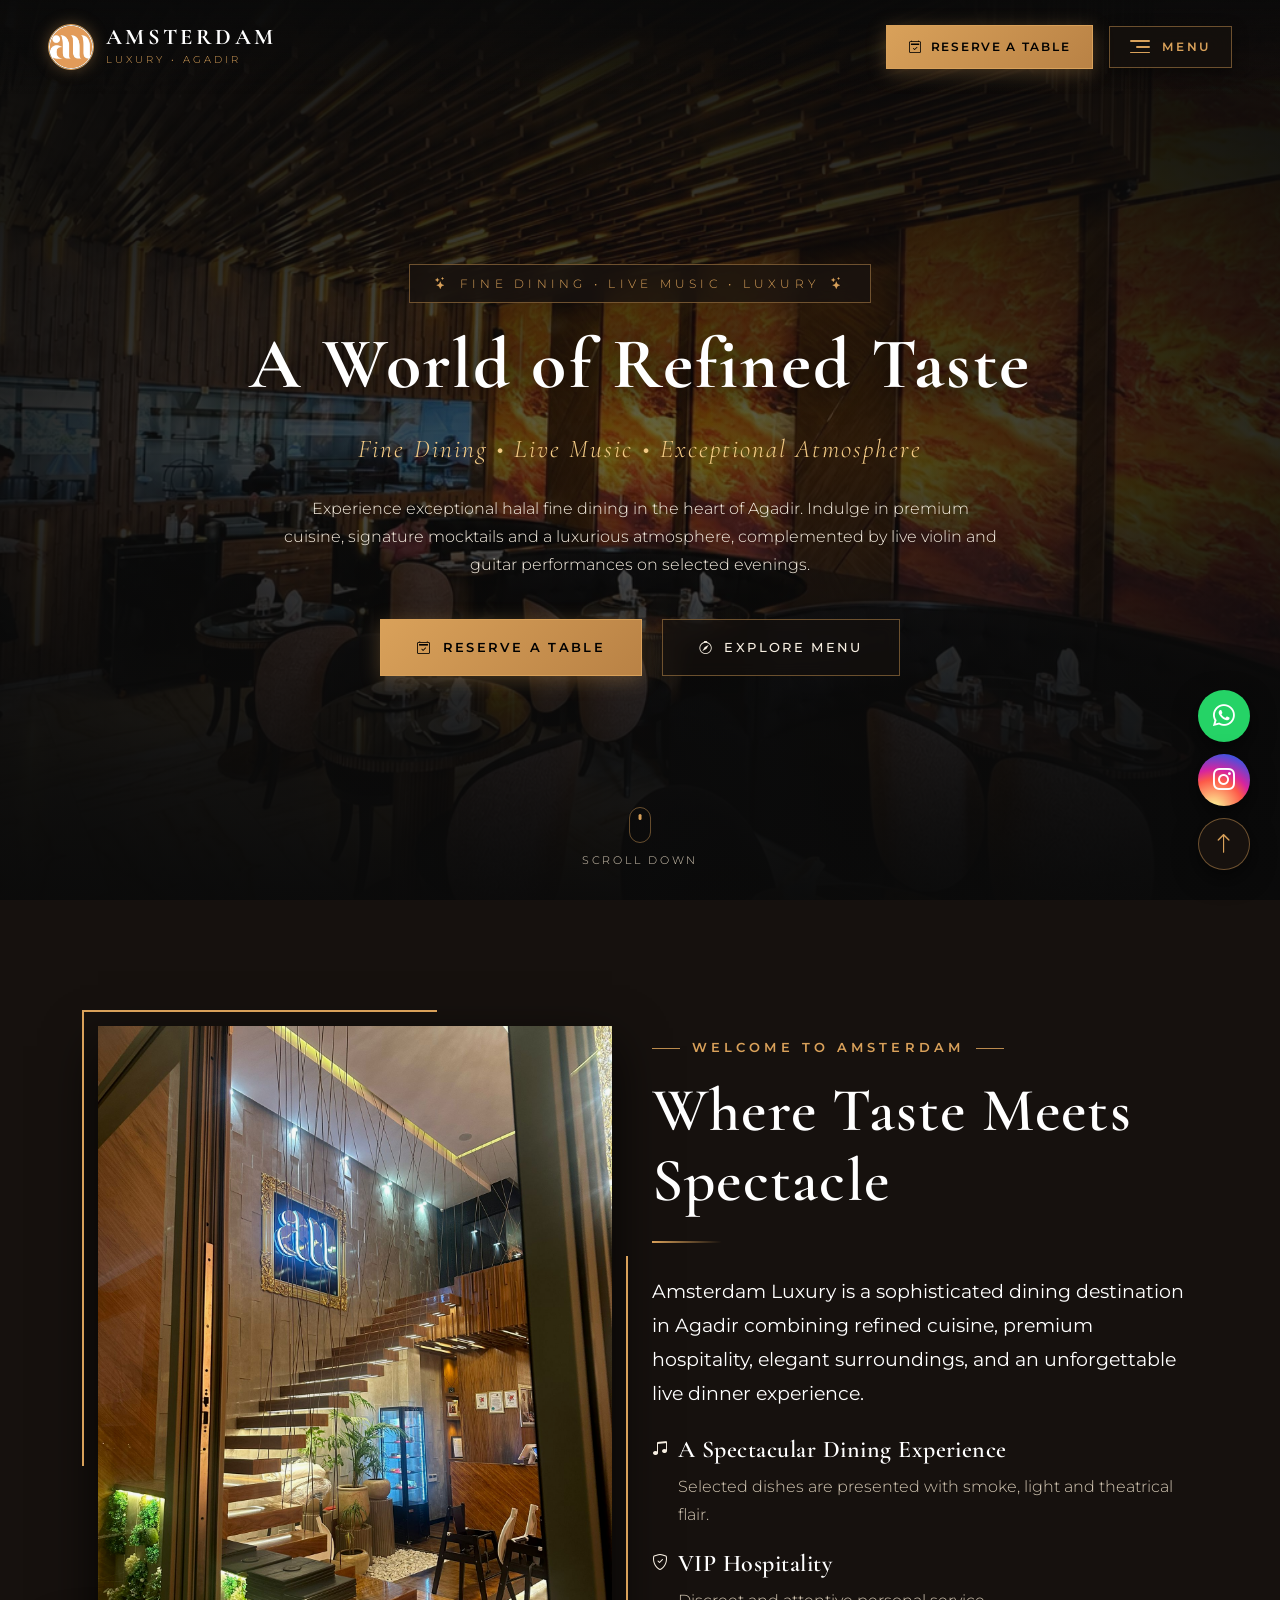
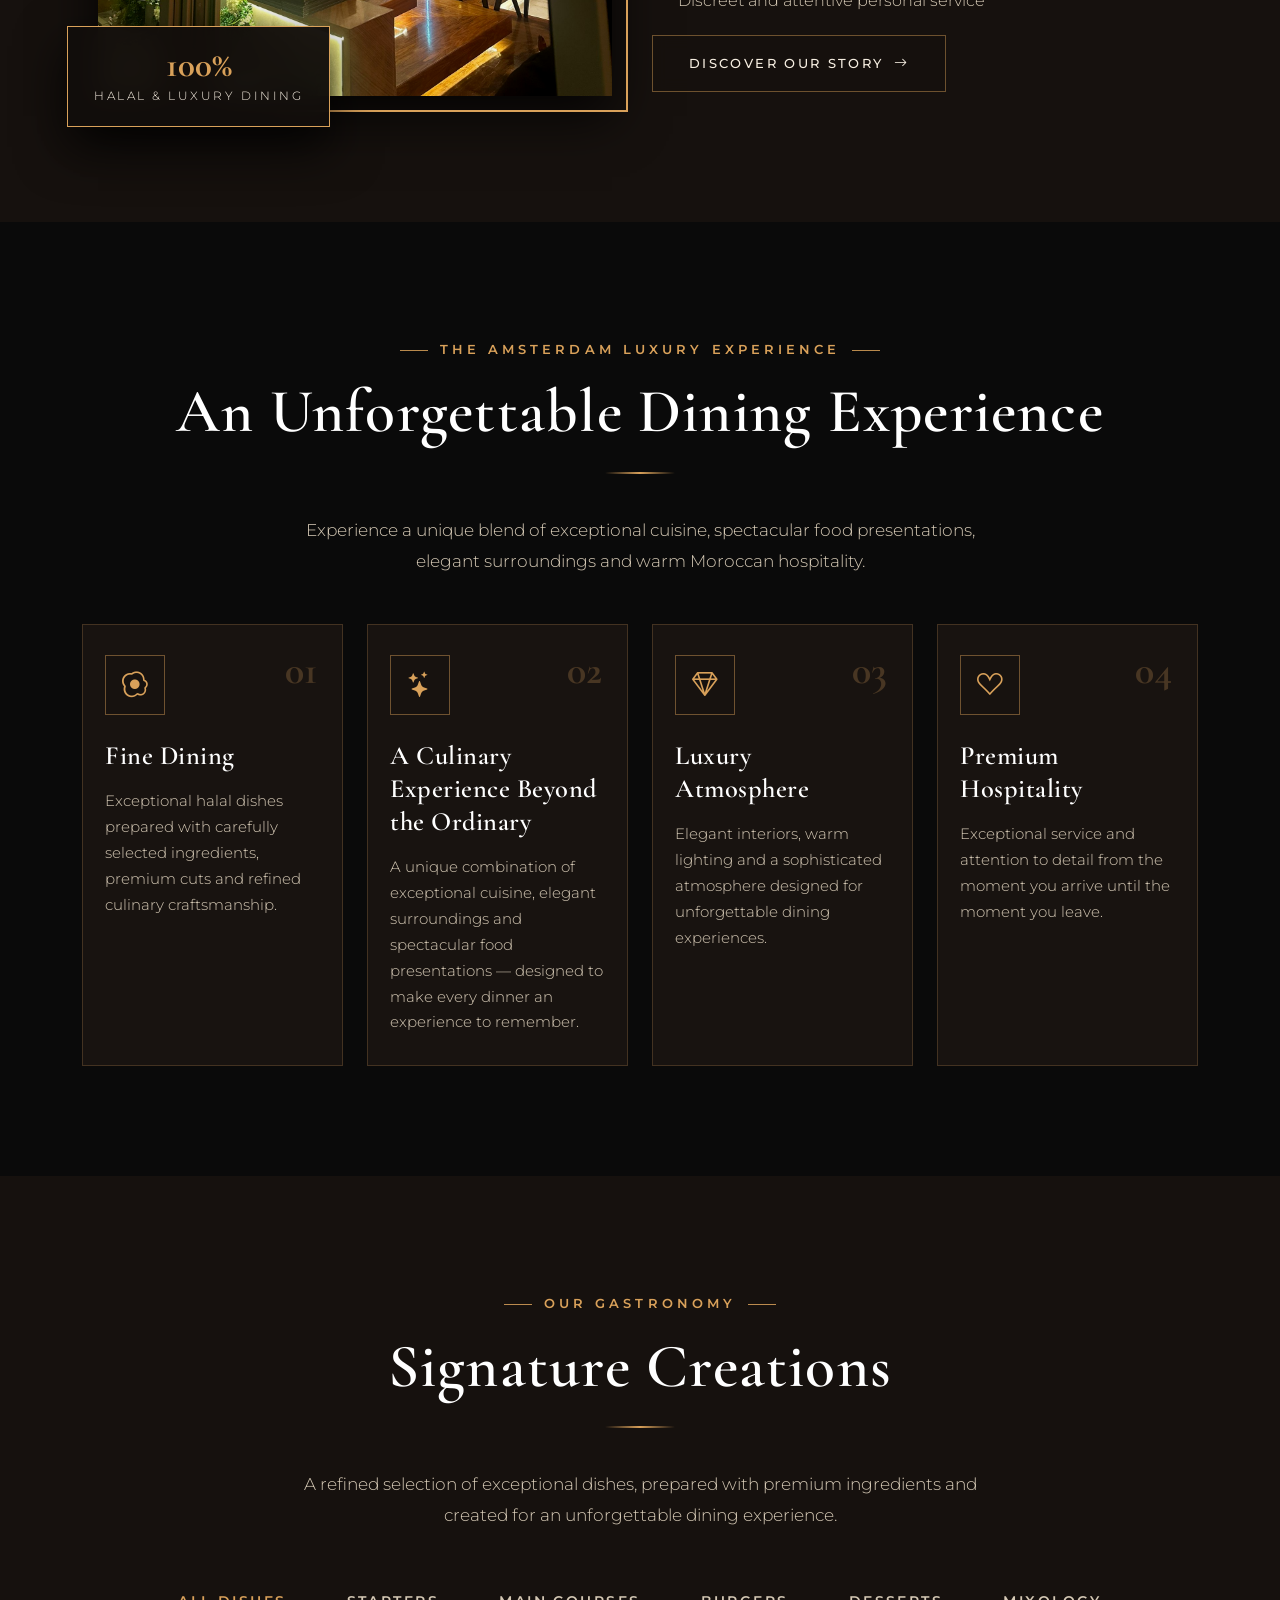
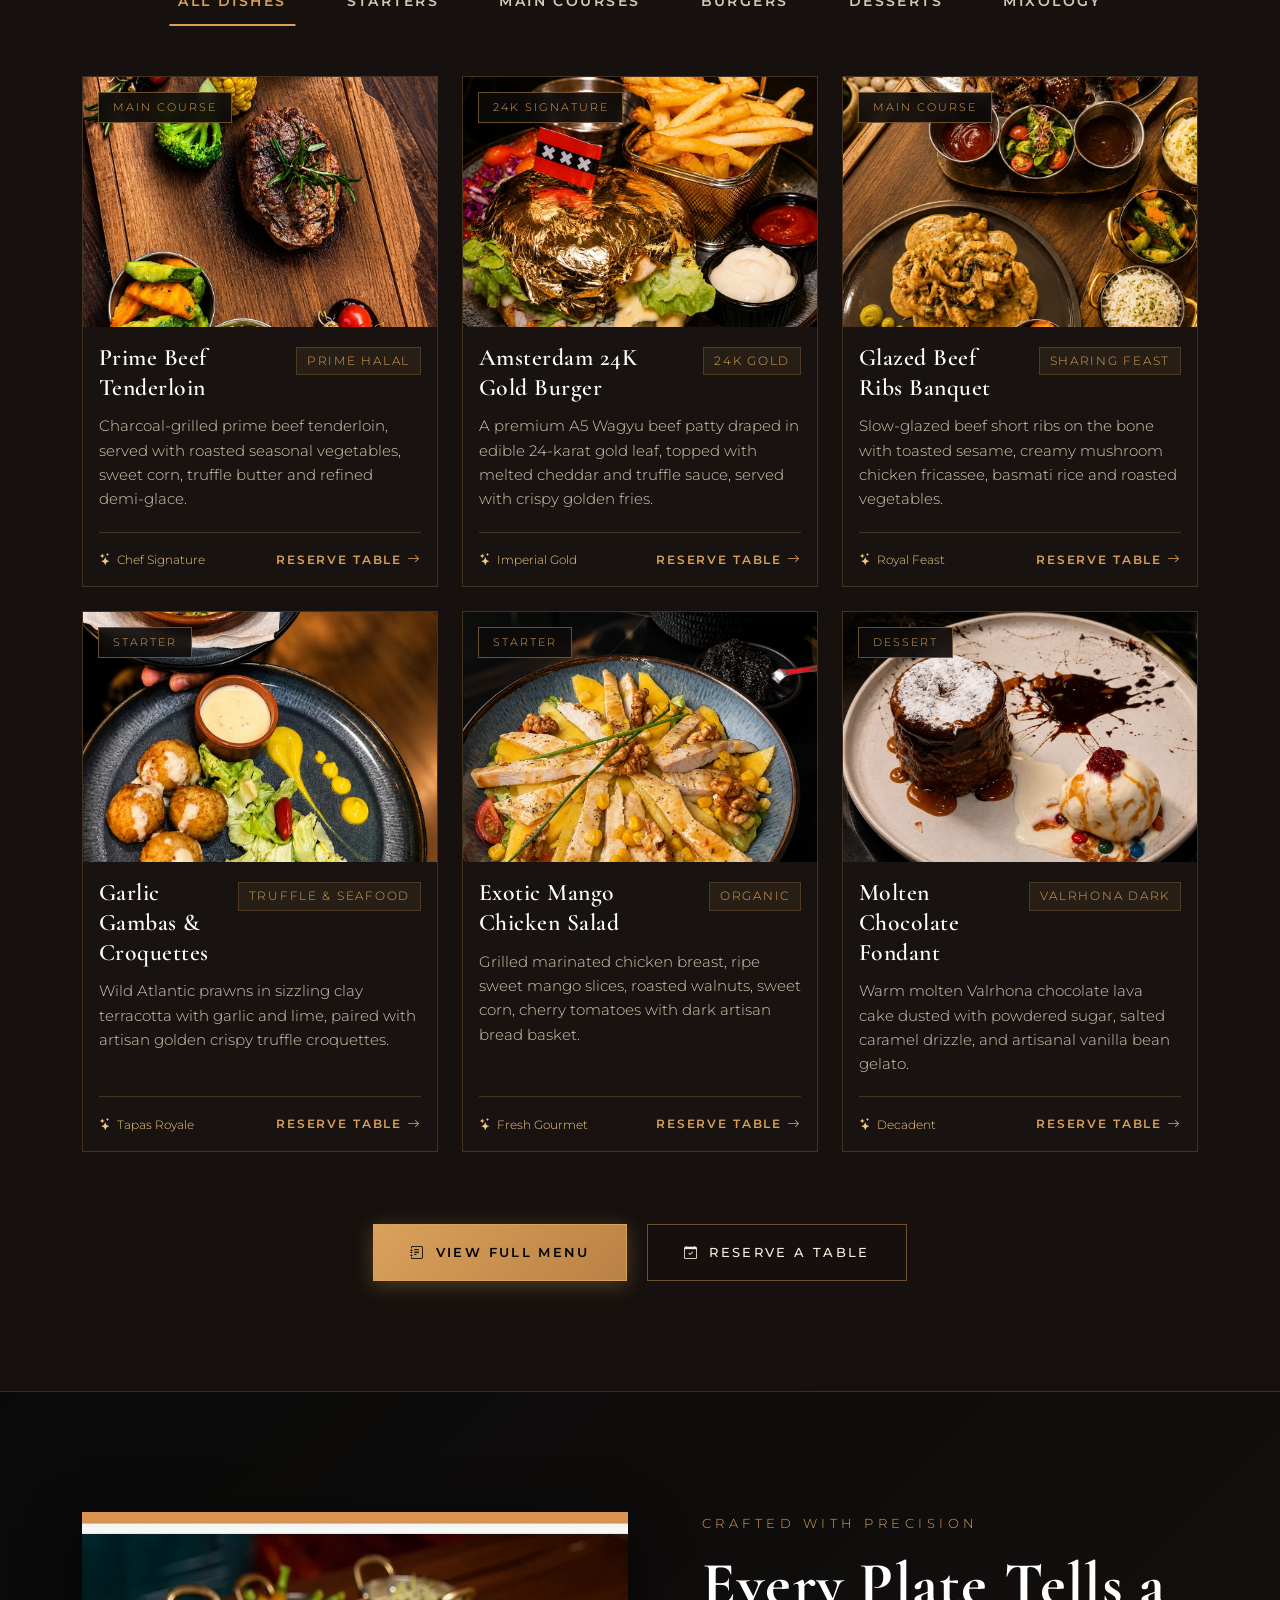
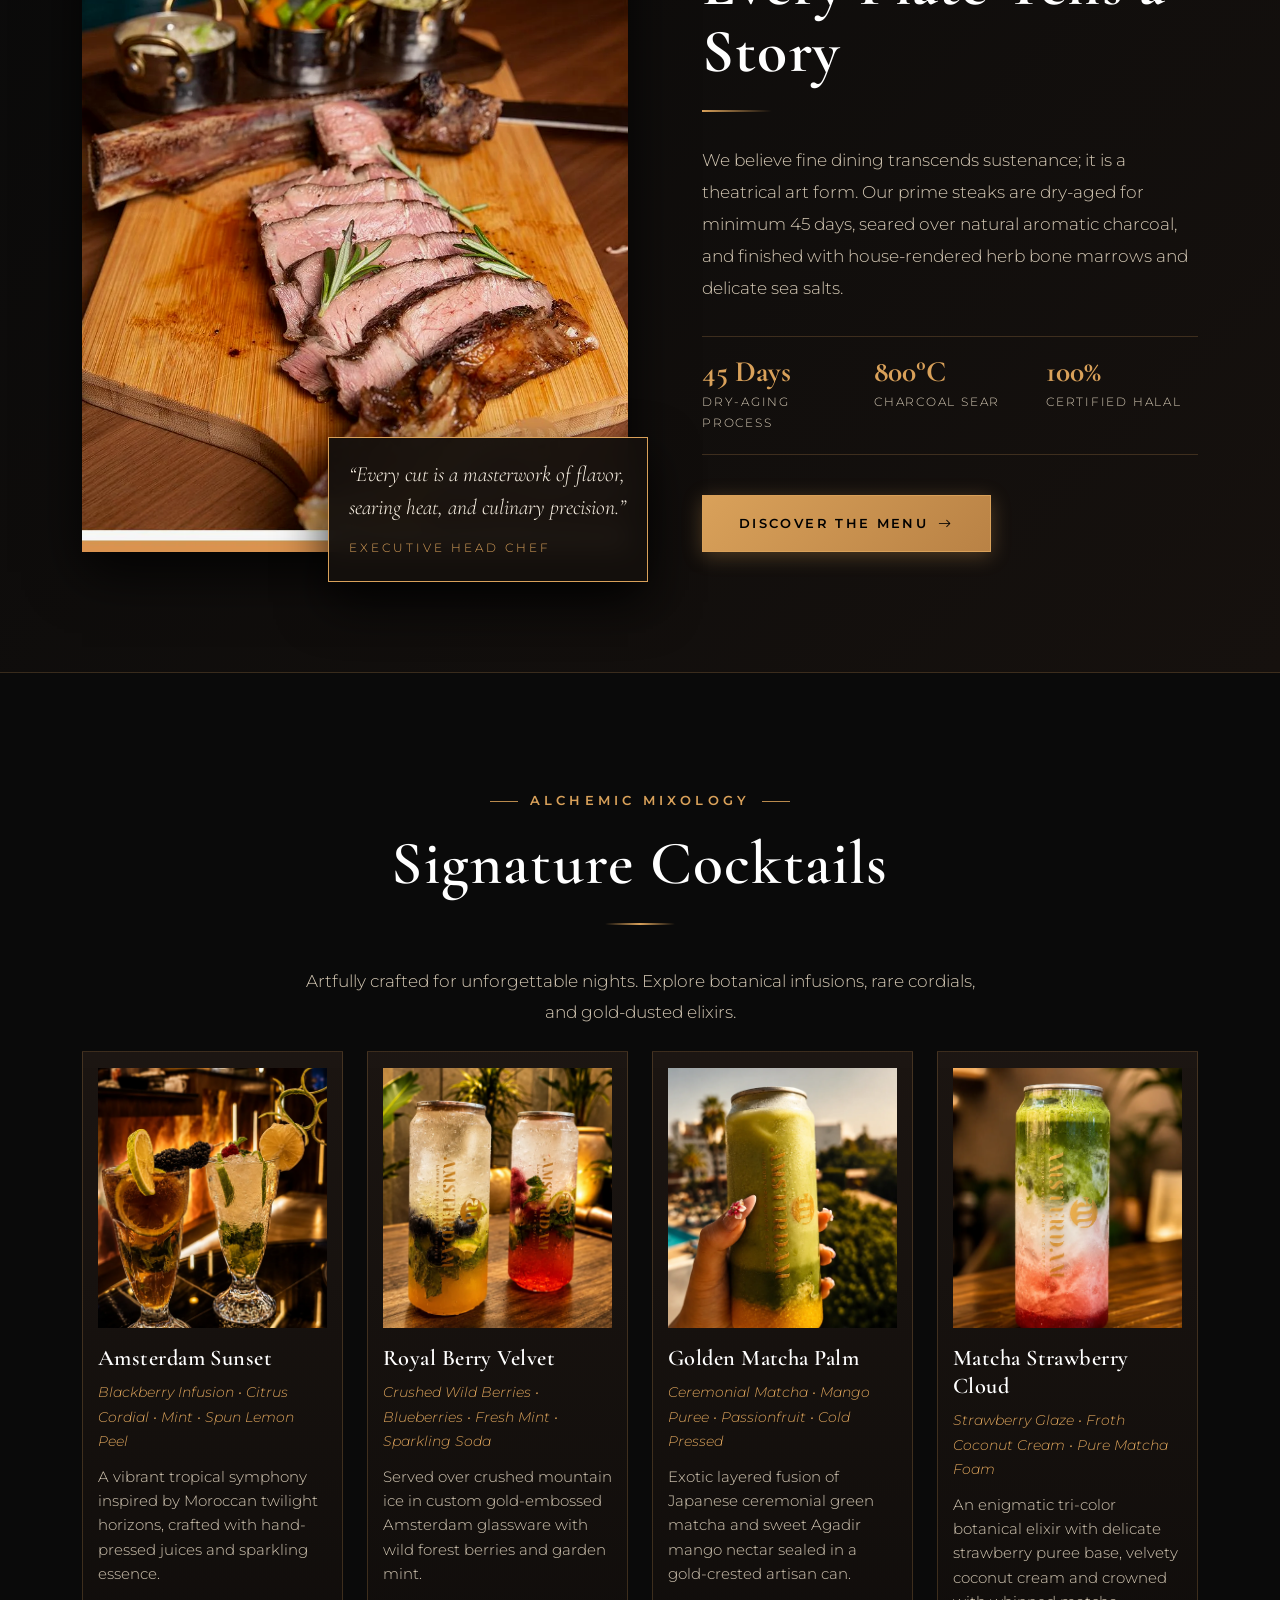
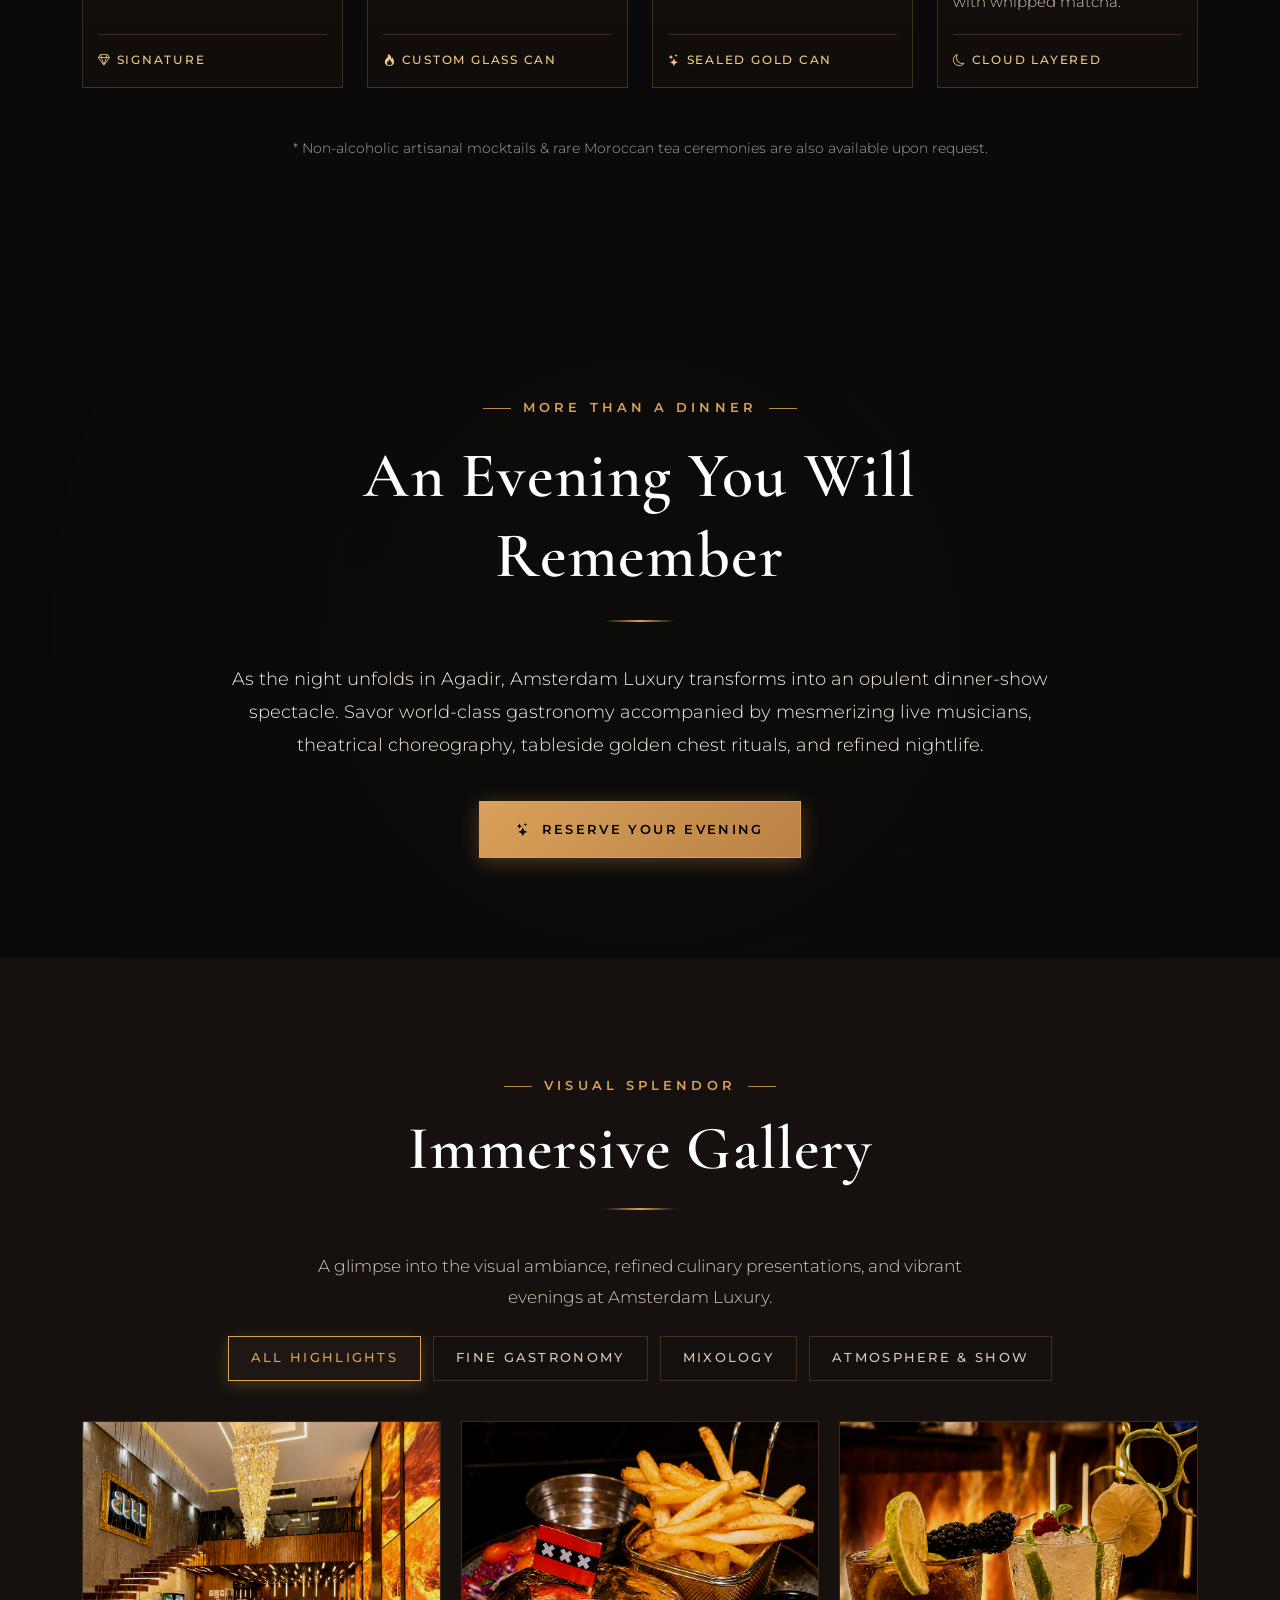
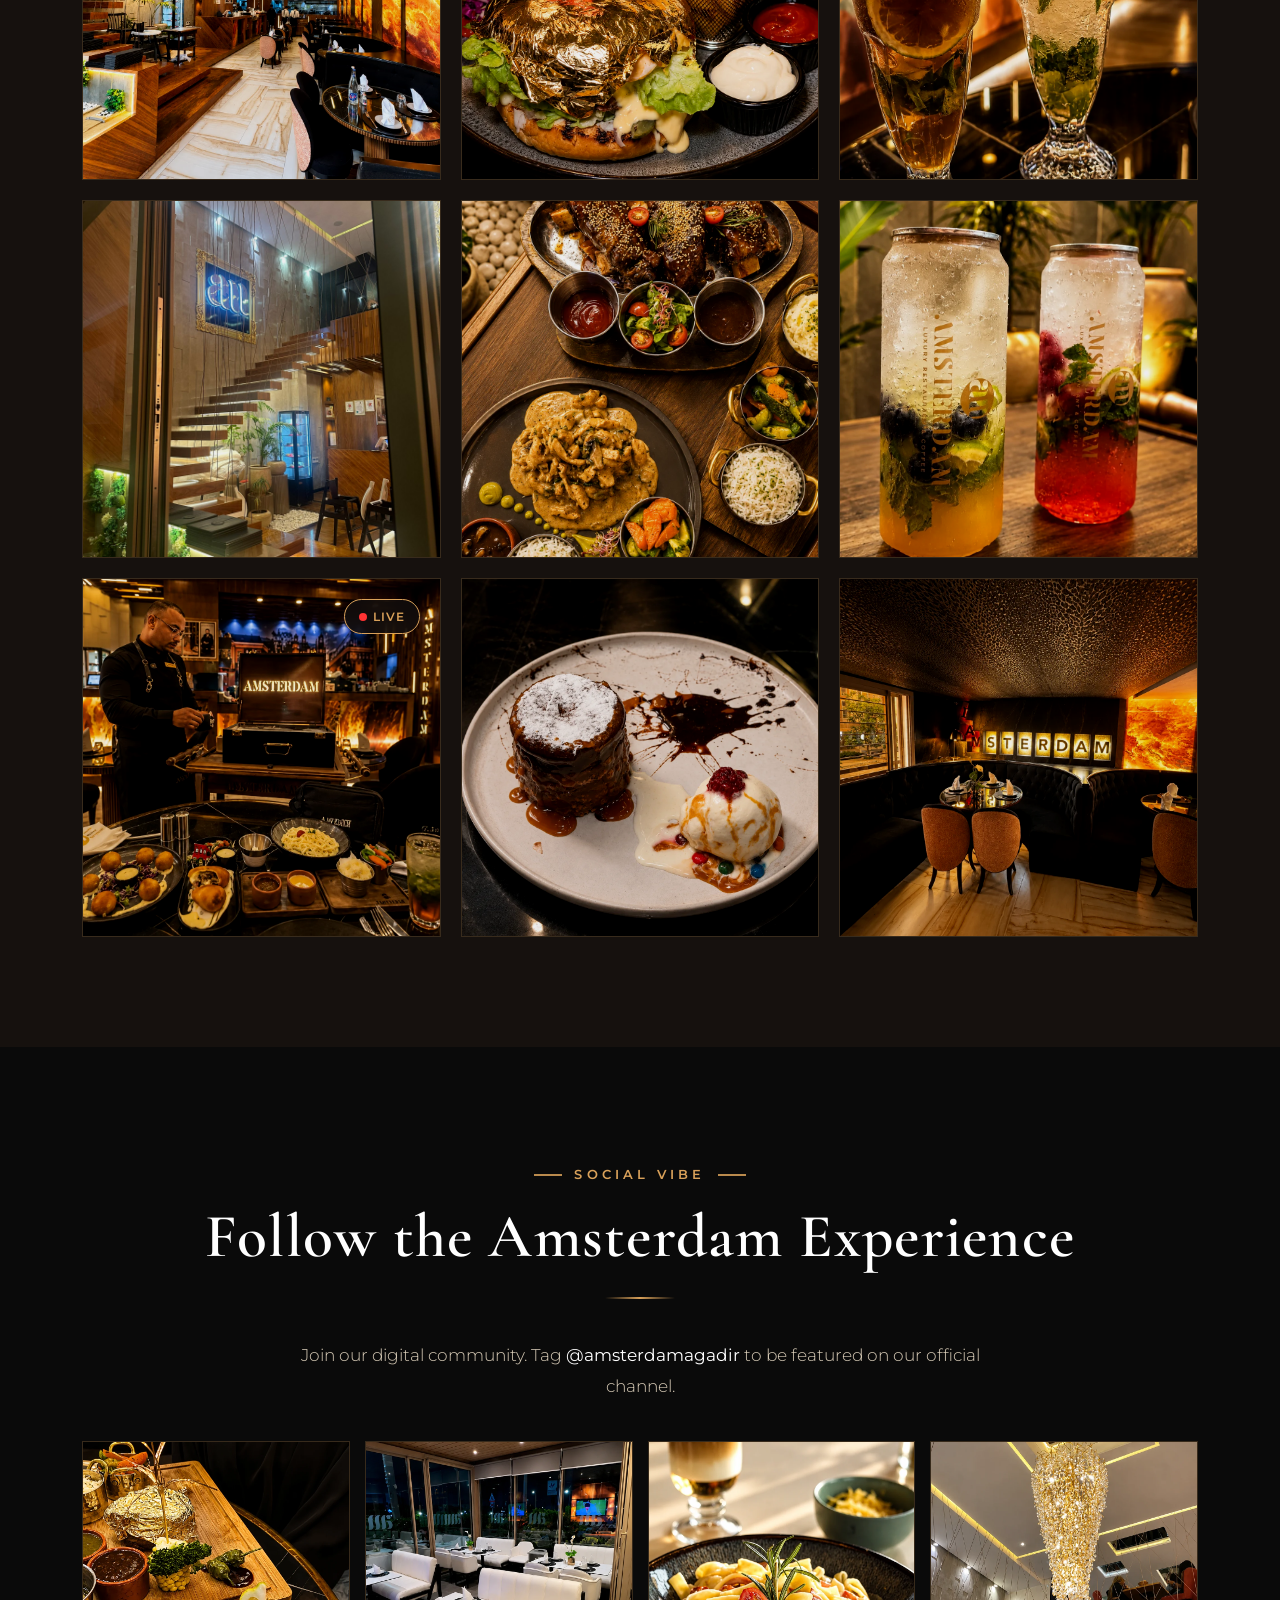
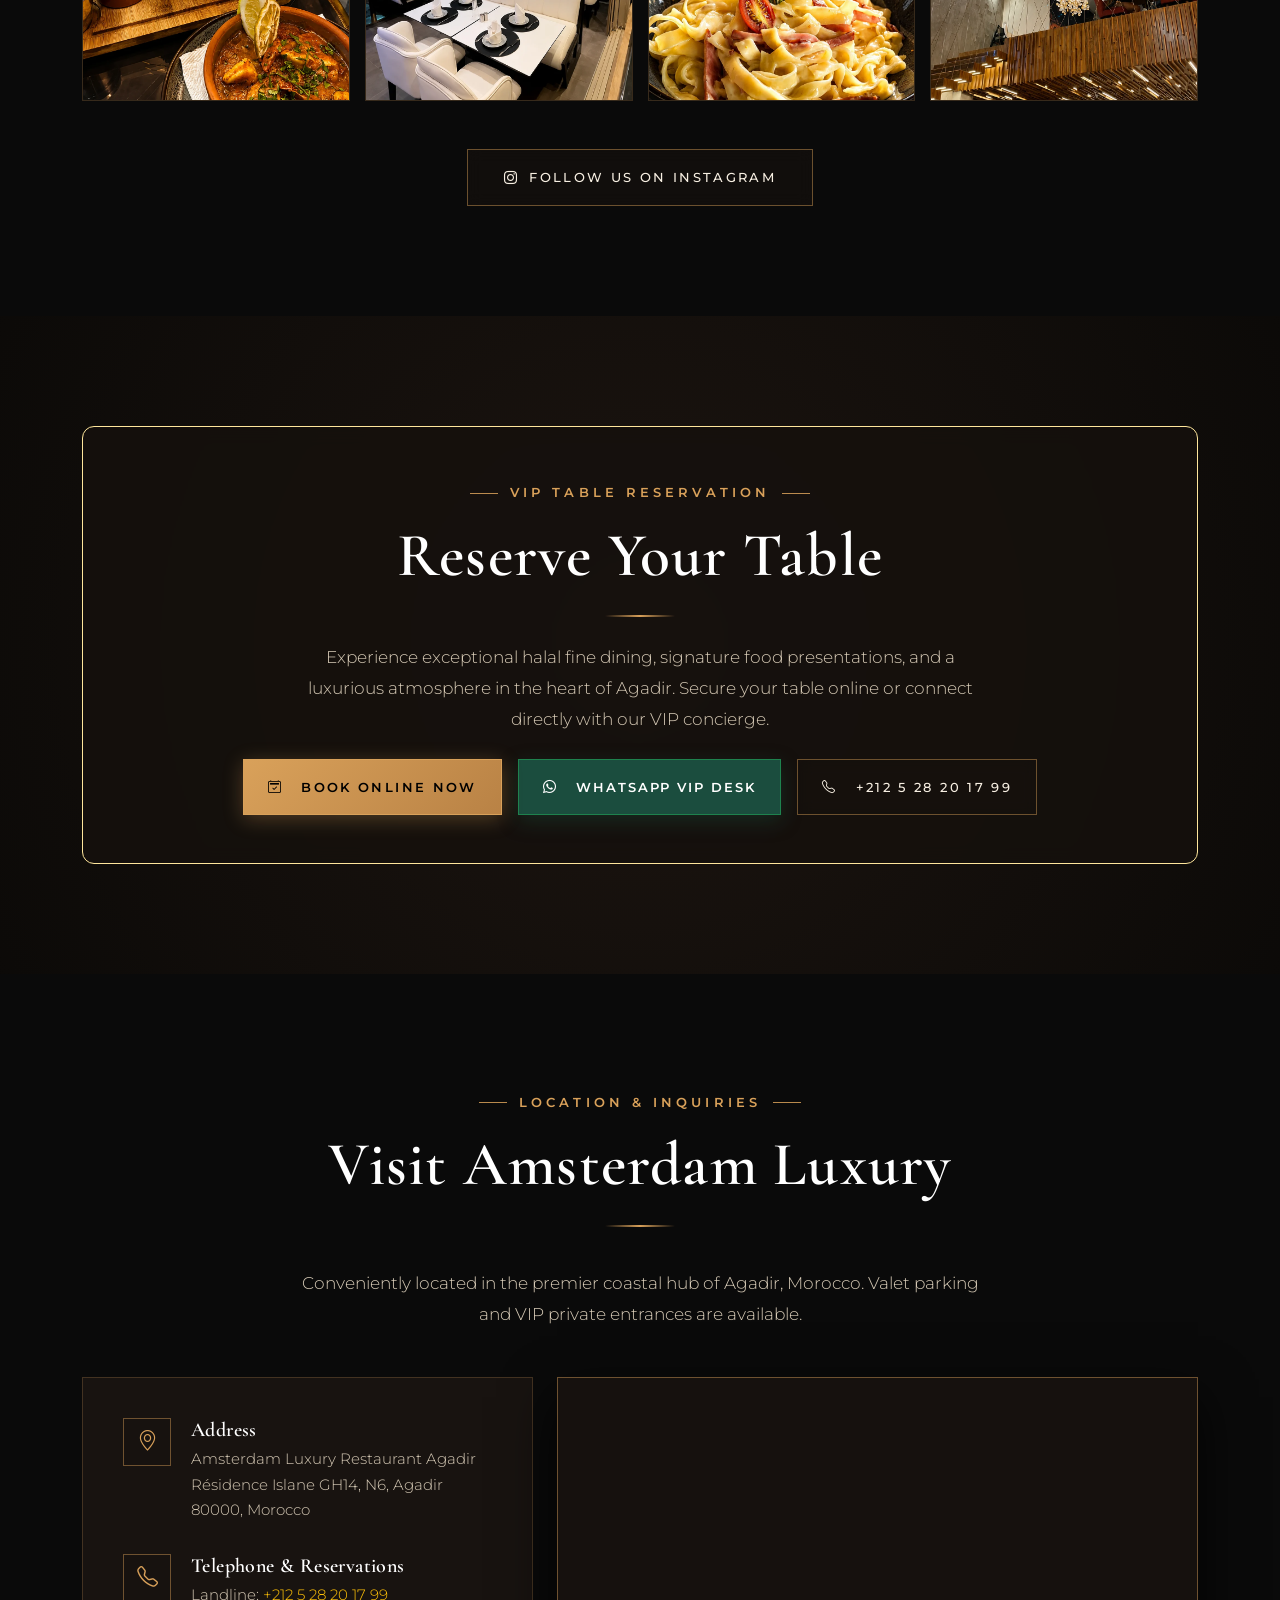
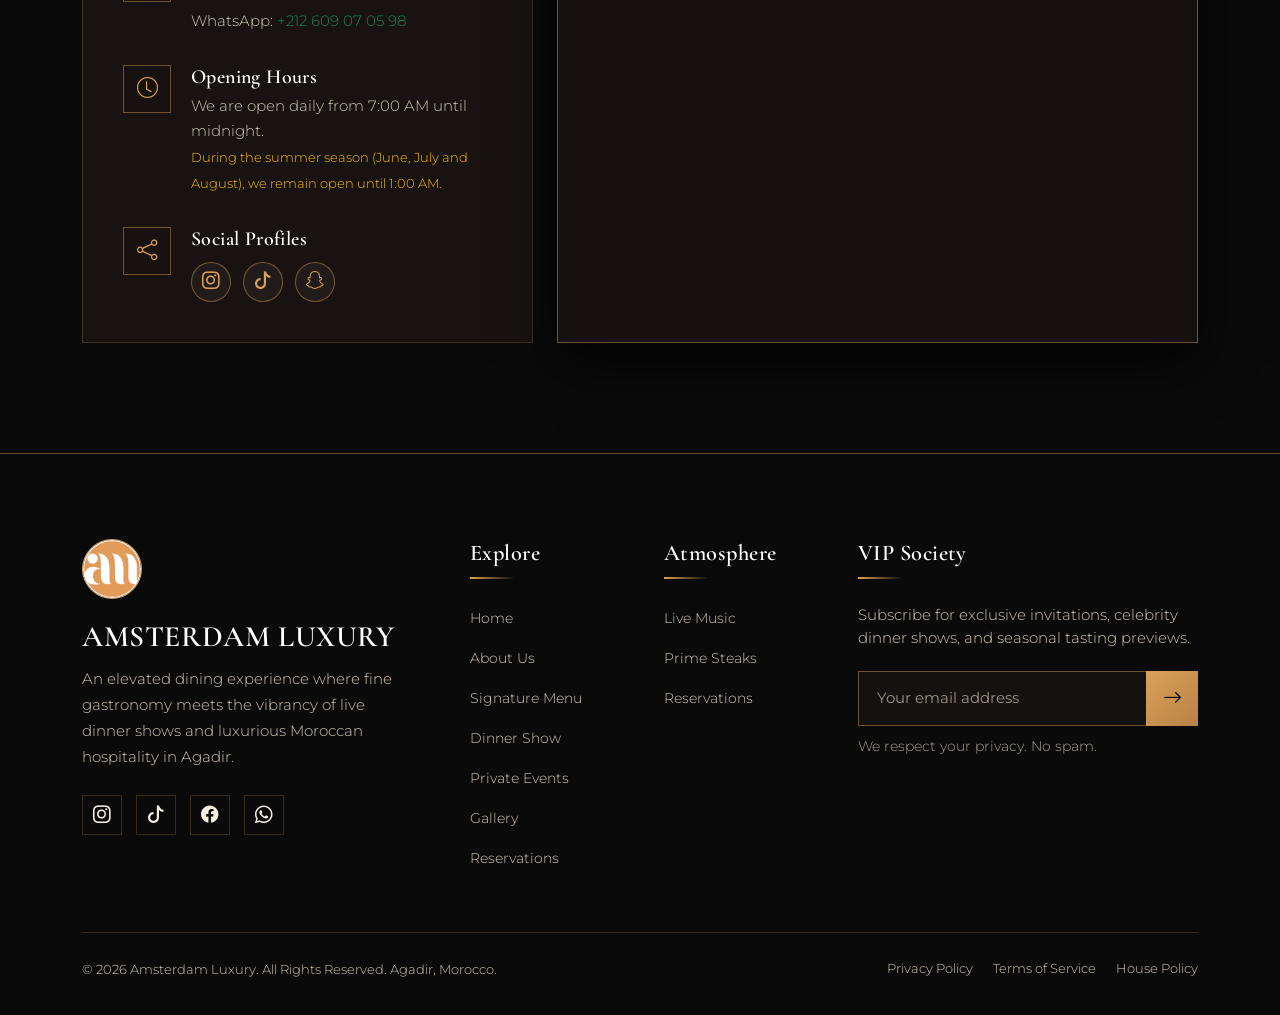
==== commit b1b10579: "Latest Changes Updated" ====
--- a/index.html
+++ b/index.html
@@ -71,8 +71,8 @@
             "Saturday",
             "Sunday"
           ],
-          "opens": "18:00",
-          "closes": "03:00"
+          "opens": "07:00",
+          "closes": "00:00"
         }
       ],
       "sameAs": [
@@ -304,7 +304,7 @@
                     <!-- Left: Framed Photograph -->
                     <div class="col-lg-6 col-12" data-aos="fade-right" data-aos-duration="1000">
                         <div class="about_image_frame">
-                            <img src="./assets/imgs/Restaurant/Restaurent_Asthetic1.webp"
+                            <img src="./assets/imgs/media/Media4.jpeg"
                                 alt="Amsterdam Luxury architectural illuminated staircase and atmosphere in Agadir"
                                 class="about_main_img" loading="lazy">
                             <div class="about_floating_badge">
@@ -848,7 +848,7 @@
 
                     <!-- Square Item 1 -->
                     <div class="gallery_item" data-filter="atmosphere" data-aos="fade-up">
-                        <img src="./assets/imgs/Restaurant/Restaurent_Asthetic2.webp"
+                        <img src="./assets/imgs/New_Gallery2.webp"
                             alt="Grand Dining Room with Illuminated Fire Onyx Walls" class="gallery_img" loading="lazy">
                         <div class="gallery_overlay">
                             <div class="gallery_zoom_icon"><i class="bi bi-arrows-fullscreen"></i></div>
@@ -881,7 +881,7 @@
 
                     <!-- Square Item 4 -->
                     <div class="gallery_item" data-filter="atmosphere" data-aos="fade-up" data-aos-delay="180">
-                        <img src="./assets/imgs/Restaurant/Restaurent_Asthetic1.webp"
+                        <img src="./assets/imgs/media/Media4.jpeg"
                             alt="Floating Illuminated Staircase with AM Emblem" class="gallery_img" loading="lazy">
                         <div class="gallery_overlay">
                             <div class="gallery_zoom_icon"><i class="bi bi-arrows-fullscreen"></i></div>
@@ -912,14 +912,18 @@
                         </div>
                     </div>
 
-                    <!-- Square Item 7 -->
-                    <div class="gallery_item" data-filter="atmosphere" data-aos="fade-up" data-aos-delay="360">
-                        <img src="./assets/imgs/Restaurant/Restaurent_Asthetic3.webp"
-                            alt="Tableside Glowing Amsterdam Treasure Chest Service" class="gallery_img" loading="lazy">
+                    <!-- Square Item 7 (Live Video) -->
+                    <div class="gallery_item position-relative" data-filter="atmosphere" data-video-src="./assets/imgs/media/Media_Video3.mp4" data-aos="fade-up" data-aos-delay="360">
+                        <div class="video_badge_indicator">
+                            <span class="video_pulse_dot"></span> Live
+                        </div>
+                        <video class="gallery_img" autoplay loop muted playsinline poster="./assets/imgs/Restaurant/Restaurent_Asthetic3.webp">
+                            <source src="./assets/imgs/media/Media_Video3.mp4" type="video/mp4">
+                        </video>
                         <div class="gallery_overlay">
-                            <div class="gallery_zoom_icon"><i class="bi bi-arrows-fullscreen"></i></div>
-                            <h4 class="gallery_caption_title">Tableside VIP Ritual</h4>
-                            <span class="gallery_caption_cat">Atmosphere</span>
+                            <div class="gallery_zoom_icon"><i class="bi bi-play-circle-fill"></i></div>
+                            <h4 class="gallery_caption_title">Tableside Smoke Ritual</h4>
+                            <span class="gallery_caption_cat">Culinary Theatre</span>
                         </div>
                     </div>
 
@@ -937,11 +941,11 @@
 
                     <!-- Square Item 9 -->
                     <div class="gallery_item" data-filter="atmosphere" data-aos="fade-up" data-aos-delay="480">
-                        <img src="./assets/imgs/Restaurant/Restaurent_Asthetic7.webp"
-                            alt="VIP Table Perspective & Crystal Chandelier Atrium" class="gallery_img" loading="lazy">
+                        <img src="./assets/imgs/New_Gallery1.webp"
+                            alt="I AM AMSTERDAM VIP Booth Salon with Glowing Signage" class="gallery_img" loading="lazy">
                         <div class="gallery_overlay">
                             <div class="gallery_zoom_icon"><i class="bi bi-arrows-fullscreen"></i></div>
-                            <h4 class="gallery_caption_title">Atrium & VIP Table</h4>
+                            <h4 class="gallery_caption_title">“I AM AMSTERDAM” VIP Salon</h4>
                             <span class="gallery_caption_cat">Atmosphere</span>
                         </div>
                     </div>
@@ -1112,10 +1116,10 @@
                                     <i class="bi bi-clock"></i>
                                 </div>
                                 <div>
-                                    <h4 class="contact_item_title">Hours of Service</h4>
+                                    <h4 class="contact_item_title">Opening Hours</h4>
                                     <p class="contact_item_text">
-                                        Dinner Service: 18:00 – 23:00<br>
-                                        Live Show & Lounge: 22:00 – 03:00
+                                        We are open daily from 7:00 AM until midnight.<br>
+                                        <span class="text-warning small">During the summer season (June, July and August), we remain open until 1:00 AM.</span>
                                     </p>
                                 </div>
                             </div>
@@ -1167,6 +1171,34 @@
 
     </main>
 
+    <!-- Lightbox Modal -->
+    <div class="modal fade modal_backdrop_custom" id="gallery_lightbox_modal" tabindex="-1"
+        aria-labelledby="lightbox_modal_title" aria-hidden="true">
+        <div class="modal-dialog modal-dialog-centered modal-lg">
+            <div class="modal-content lightbox_modal_content">
+                <div class="modal-header lightbox_modal_header">
+                    <div>
+                        <h4 class="modal-title fs-5 text-white" id="lightbox_modal_title">Gallery Item</h4>
+                        <span class="text-warning small" id="lightbox_modal_category">Category</span>
+                    </div>
+                    <button type="button" class="btn-close btn-close-white" data-bs-dismiss="modal"
+                        aria-label="Close"></button>
+                </div>
+                <div class="modal-body lightbox_modal_body">
+                    <img src="./assets/imgs/Amsterdam_BG.jpeg" alt="Amsterdam Luxury Full View" id="lightbox_modal_img"
+                        class="lightbox_img">
+                    <video id="lightbox_modal_video" class="lightbox_img d-none" controls playsinline></video>
+                </div>
+                <div class="modal-footer lightbox_modal_footer">
+                    <span class="text-muted small">Amsterdam Luxury • Agadir, Morocco</span>
+                    <a href="reservation.html" class="luxury_btn_gold py-2 px-3 fs-6">
+                        Reserve a Table
+                    </a>
+                </div>
+            </div>
+        </div>
+    </div>
+
     <!-- ======================================================================
          13. FOOTER
          ====================================================================== -->
@@ -1212,6 +1244,7 @@
                         <li><a href="dinner-show.html" class="footer_link_item">Dinner Show</a></li>
                         <li><a href="private-events.html" class="footer_link_item">Private Events</a></li>
                         <li><a href="gallery.html" class="footer_link_item">Gallery</a></li>
+                        <li><a href="reservation.html" class="footer_link_item">Reservations</a></li>
                     </ul>
                 </div>
 
@@ -1219,12 +1252,9 @@
                 <div class="col-lg-2 col-md-6 col-6">
                     <h4 class="footer_heading">Atmosphere</h4>
                     <ul class="footer_links_list">
-                        <li><a href="dinner-show.html" class="footer_link_item">Live Shows</a></li>
+                        <li><a href="dinner-show.html" class="footer_link_item">Live Music</a></li>
                         <li><a href="menu.html" class="footer_link_item">Prime Steaks</a></li>
-                        <li><a href="private-events.html" class="footer_link_item">VIP Lounge</a></li>
-                        <li><a href="private-events.html" class="footer_link_item">Private Salons</a></li>
-                        <li><a href="reservation.html" class="footer_link_item">Table Bookings</a></li>
-                        <li><a href="contact.html" class="footer_link_item">Valet Concierge</a></li>
+                        <li><a href="reservation.html" class="footer_link_item">Reservations</a></li>
                     </ul>
                 </div>
 
--- a/assets/css/style.css
+++ b/assets/css/style.css
@@ -1006,17 +1006,55 @@
     pointer-events: none;
 }
 
-.about_main_img {
+.about_main_img,
+.about_main_video {
     width: 100%;
-    height: 600px;
+    height: 670px;
     object-fit: cover;
     filter: brightness(0.95) contrast(1.05);
     transition: transform var(--transition_smooth);
     box-shadow: var(--luxury_shadow);
-}
-
-.about_image_frame:hover .about_main_img {
+    display: block;
+}
+
+.about_image_frame:hover .about_main_img,
+.about_image_frame:hover .about_main_video {
     transform: scale(1.02);
+}
+
+.video_badge_indicator {
+    position: absolute;
+    top: 20px;
+    right: 20px;
+    background: rgba(18, 14, 12, 0.85);
+    border: 1px solid var(--primary_color);
+    color: var(--primary_color);
+    padding: 6px 14px;
+    border-radius: 30px;
+    font-size: 0.75rem;
+    font-weight: 600;
+    letter-spacing: 1px;
+    display: inline-flex;
+    align-items: center;
+    gap: 6px;
+    backdrop-filter: blur(8px);
+    z-index: 2;
+    text-transform: uppercase;
+}
+
+.video_pulse_dot {
+    width: 8px;
+    height: 8px;
+    background: #ff3333;
+    border-radius: 50%;
+    display: inline-block;
+    animation: pulse_dot 1.5s infinite;
+}
+
+@keyframes pulse_dot {
+    0% { transform: scale(0.95); box-shadow: 0 0 0 0 rgba(255, 51, 51, 0.7); }
+    70% { transform: scale(1); box-shadow: 0 0 0 6px rgba(255, 51, 51, 0); }
+    100% { transform: scale(0.95); box-shadow: 0 0 0 0 rgba(255, 51, 51, 0); }
 }
 
 .about_floating_badge {
@@ -2597,7 +2635,8 @@
         margin-top: 50px;
     }
 
-    .about_main_img {
+    .about_main_img,
+    .about_main_video {
         height: 420px;
     }
 
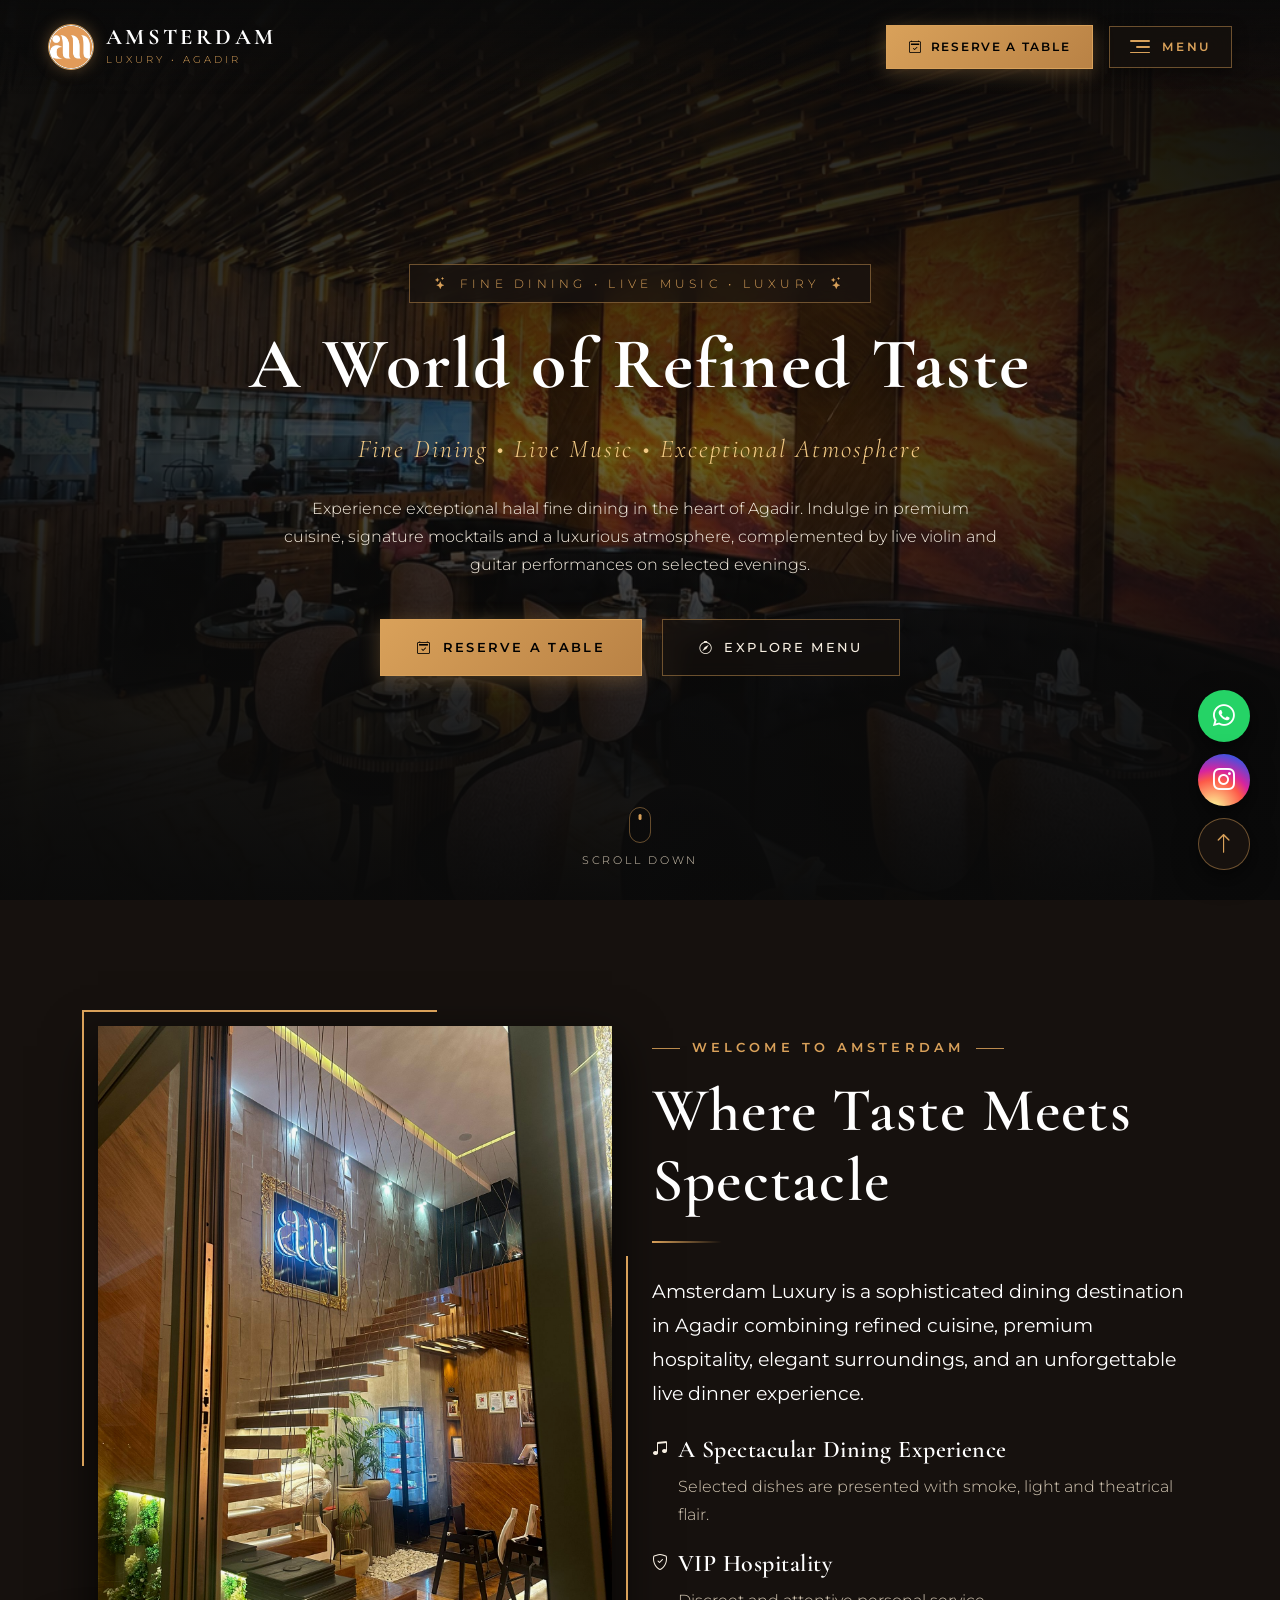
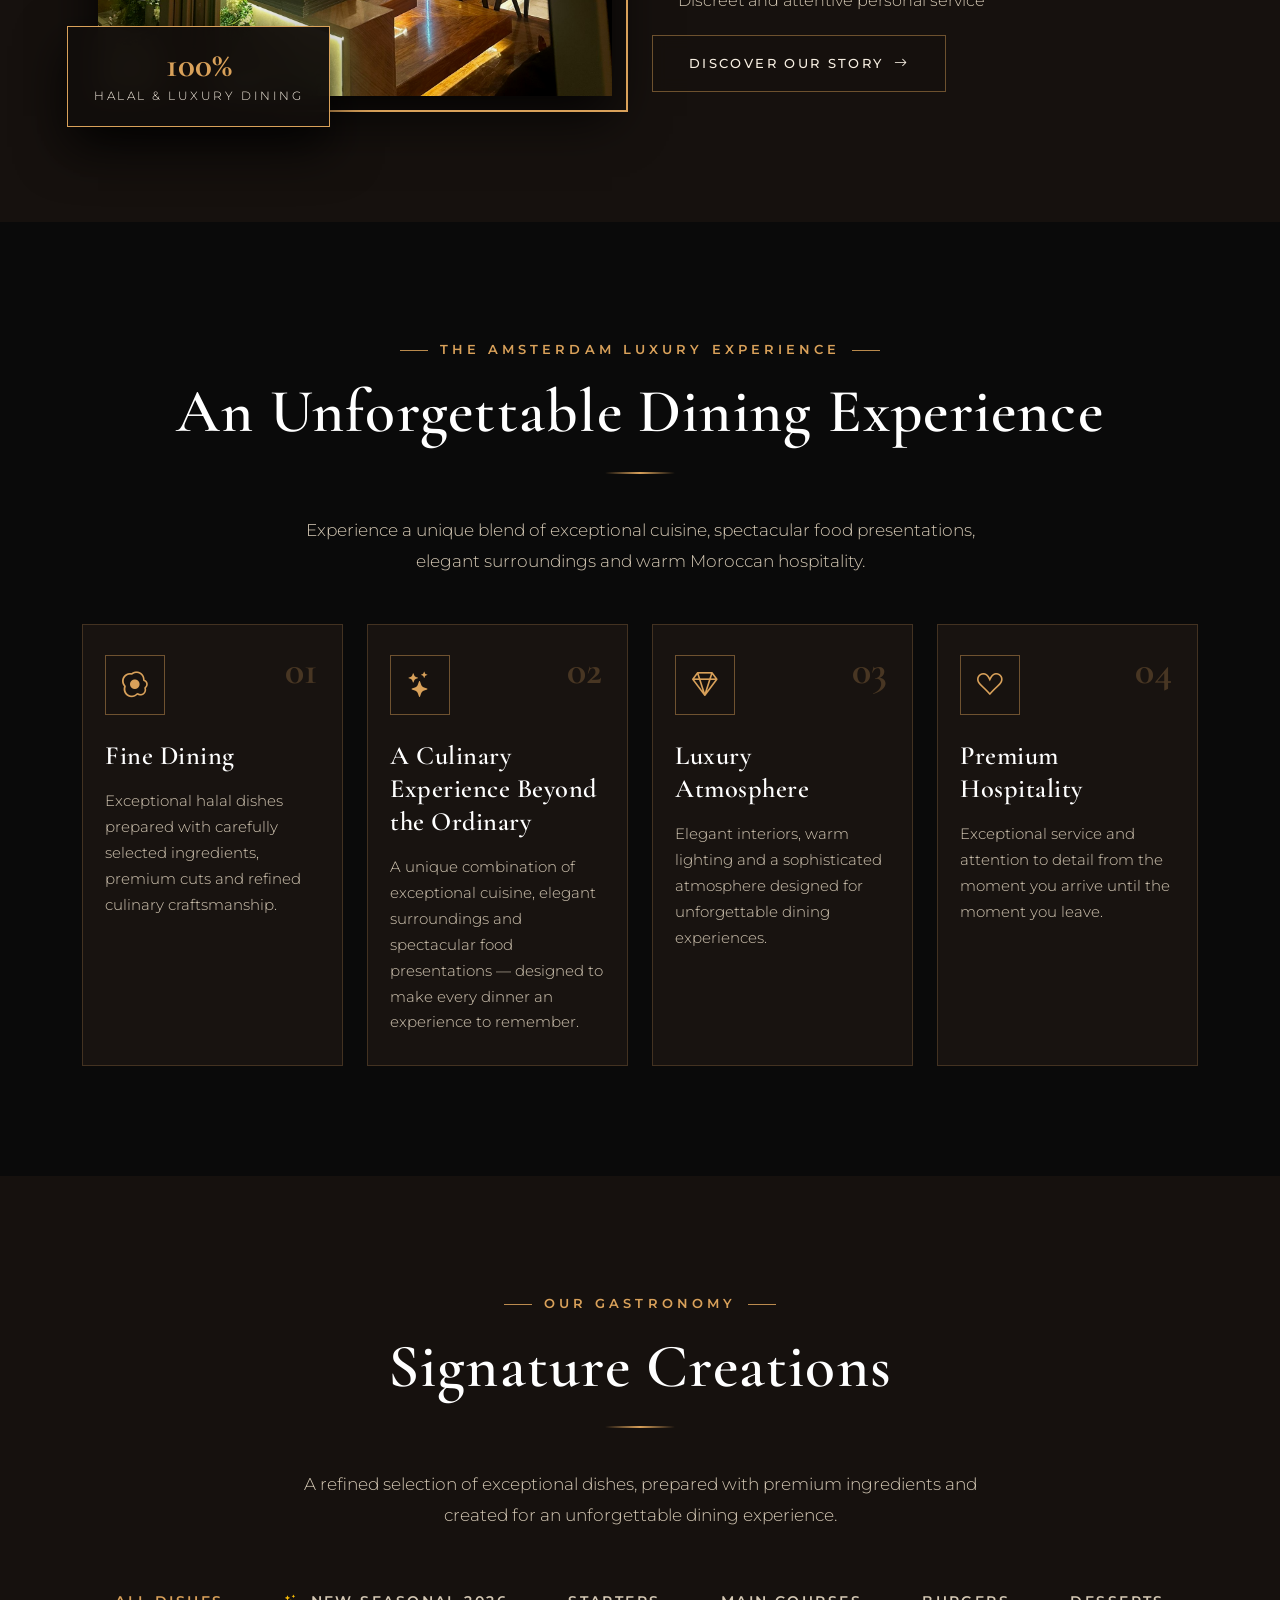
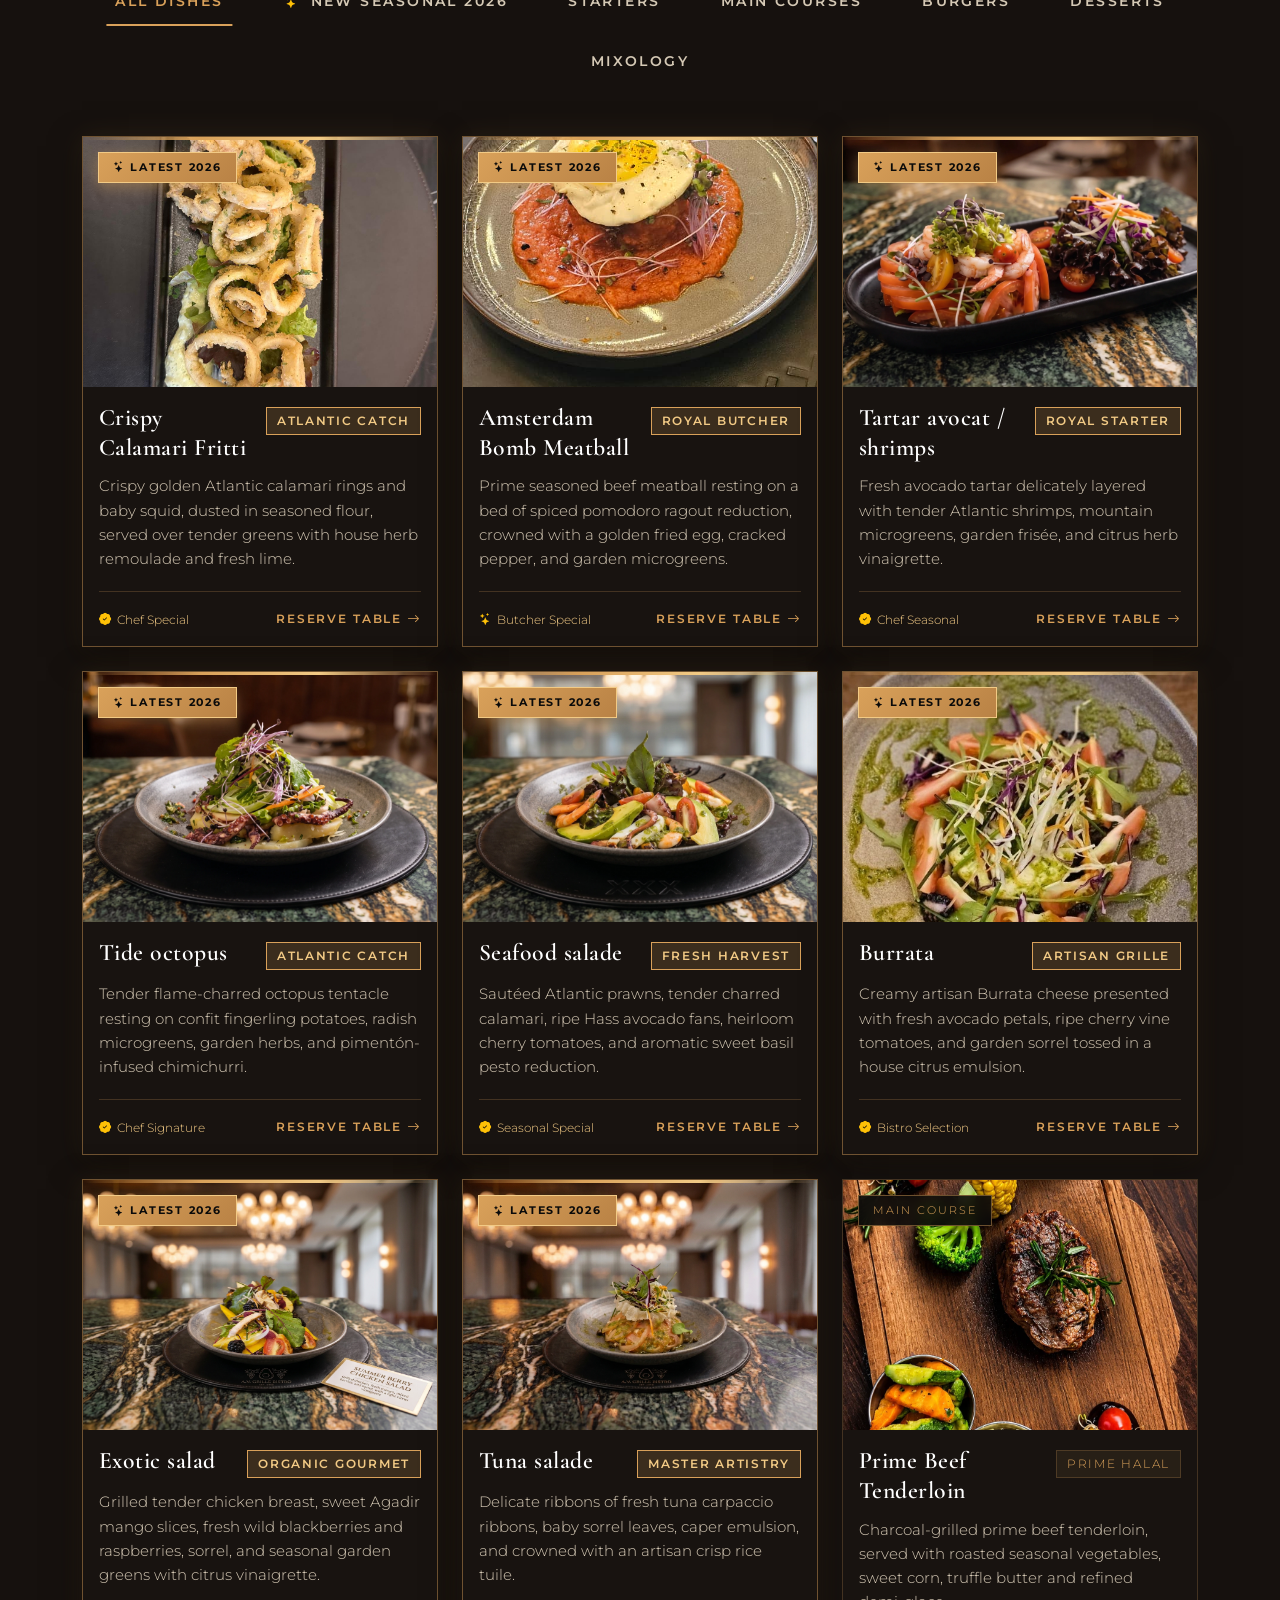
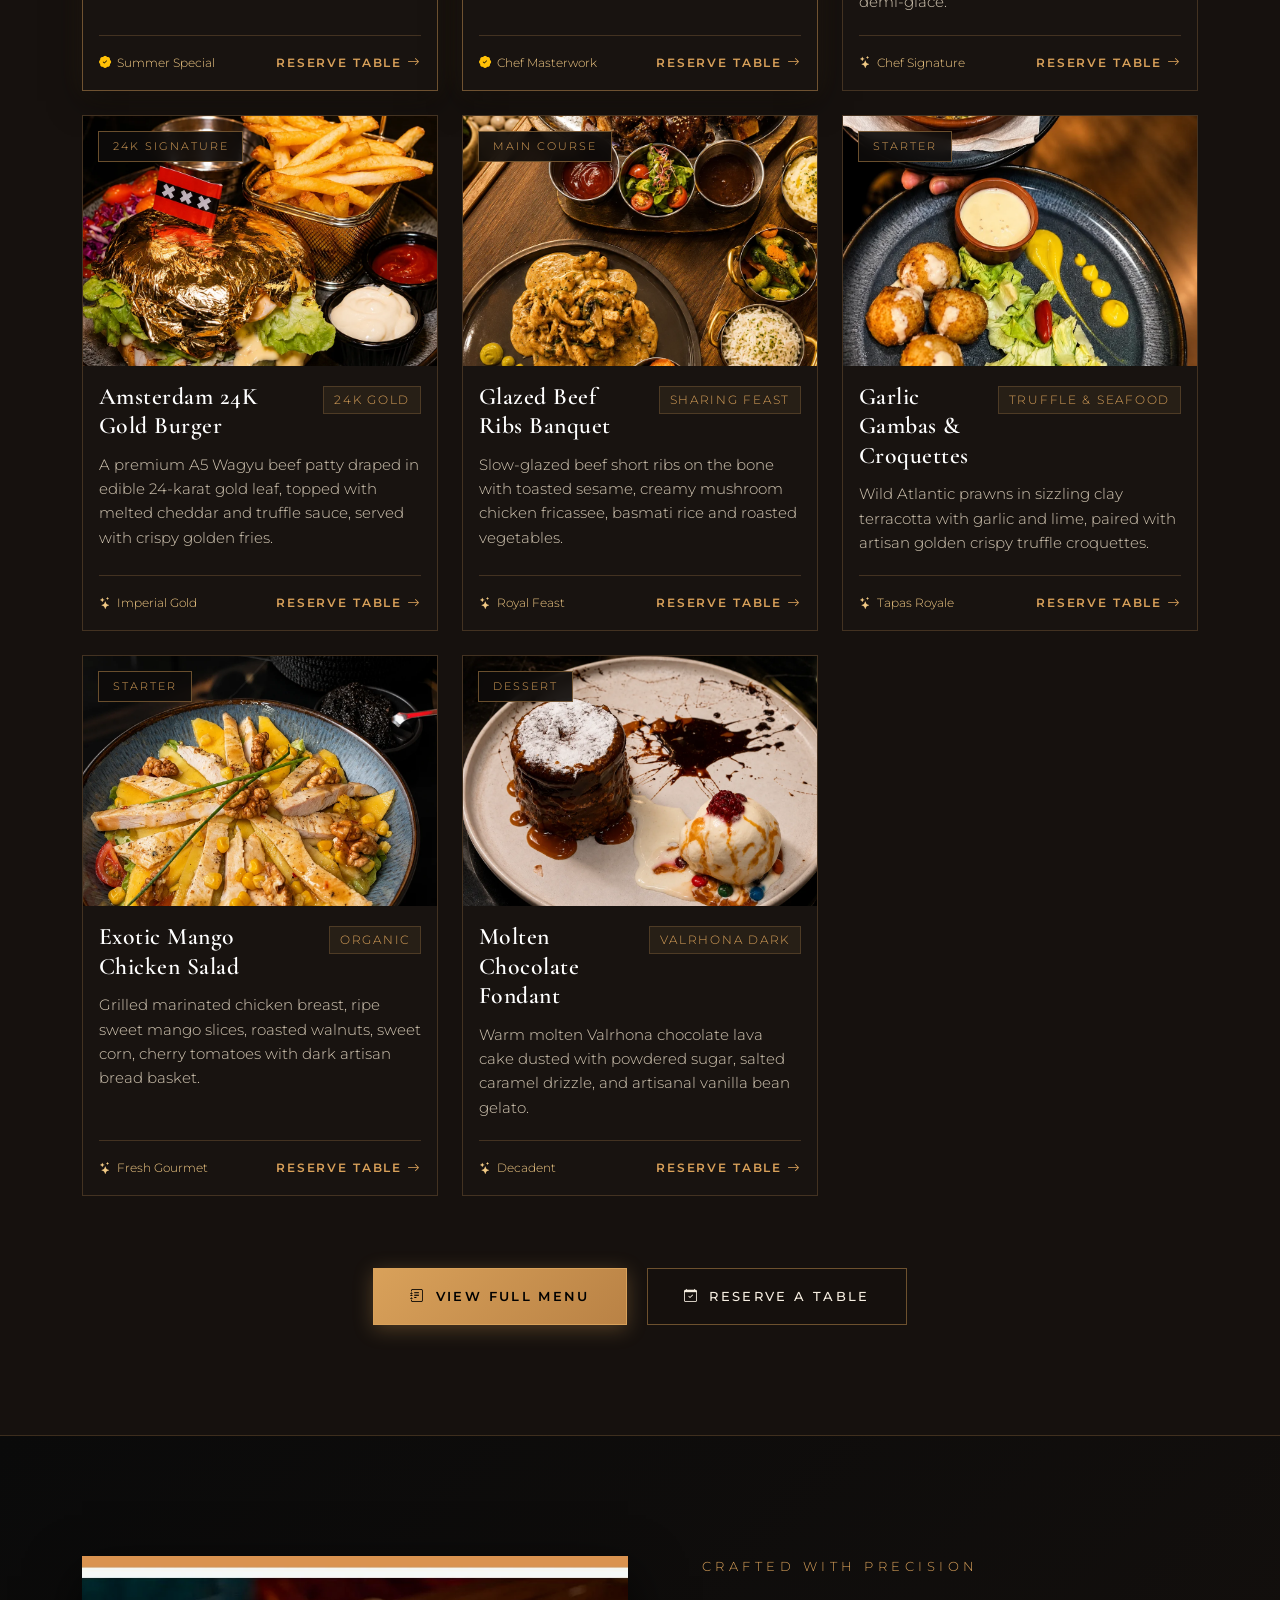
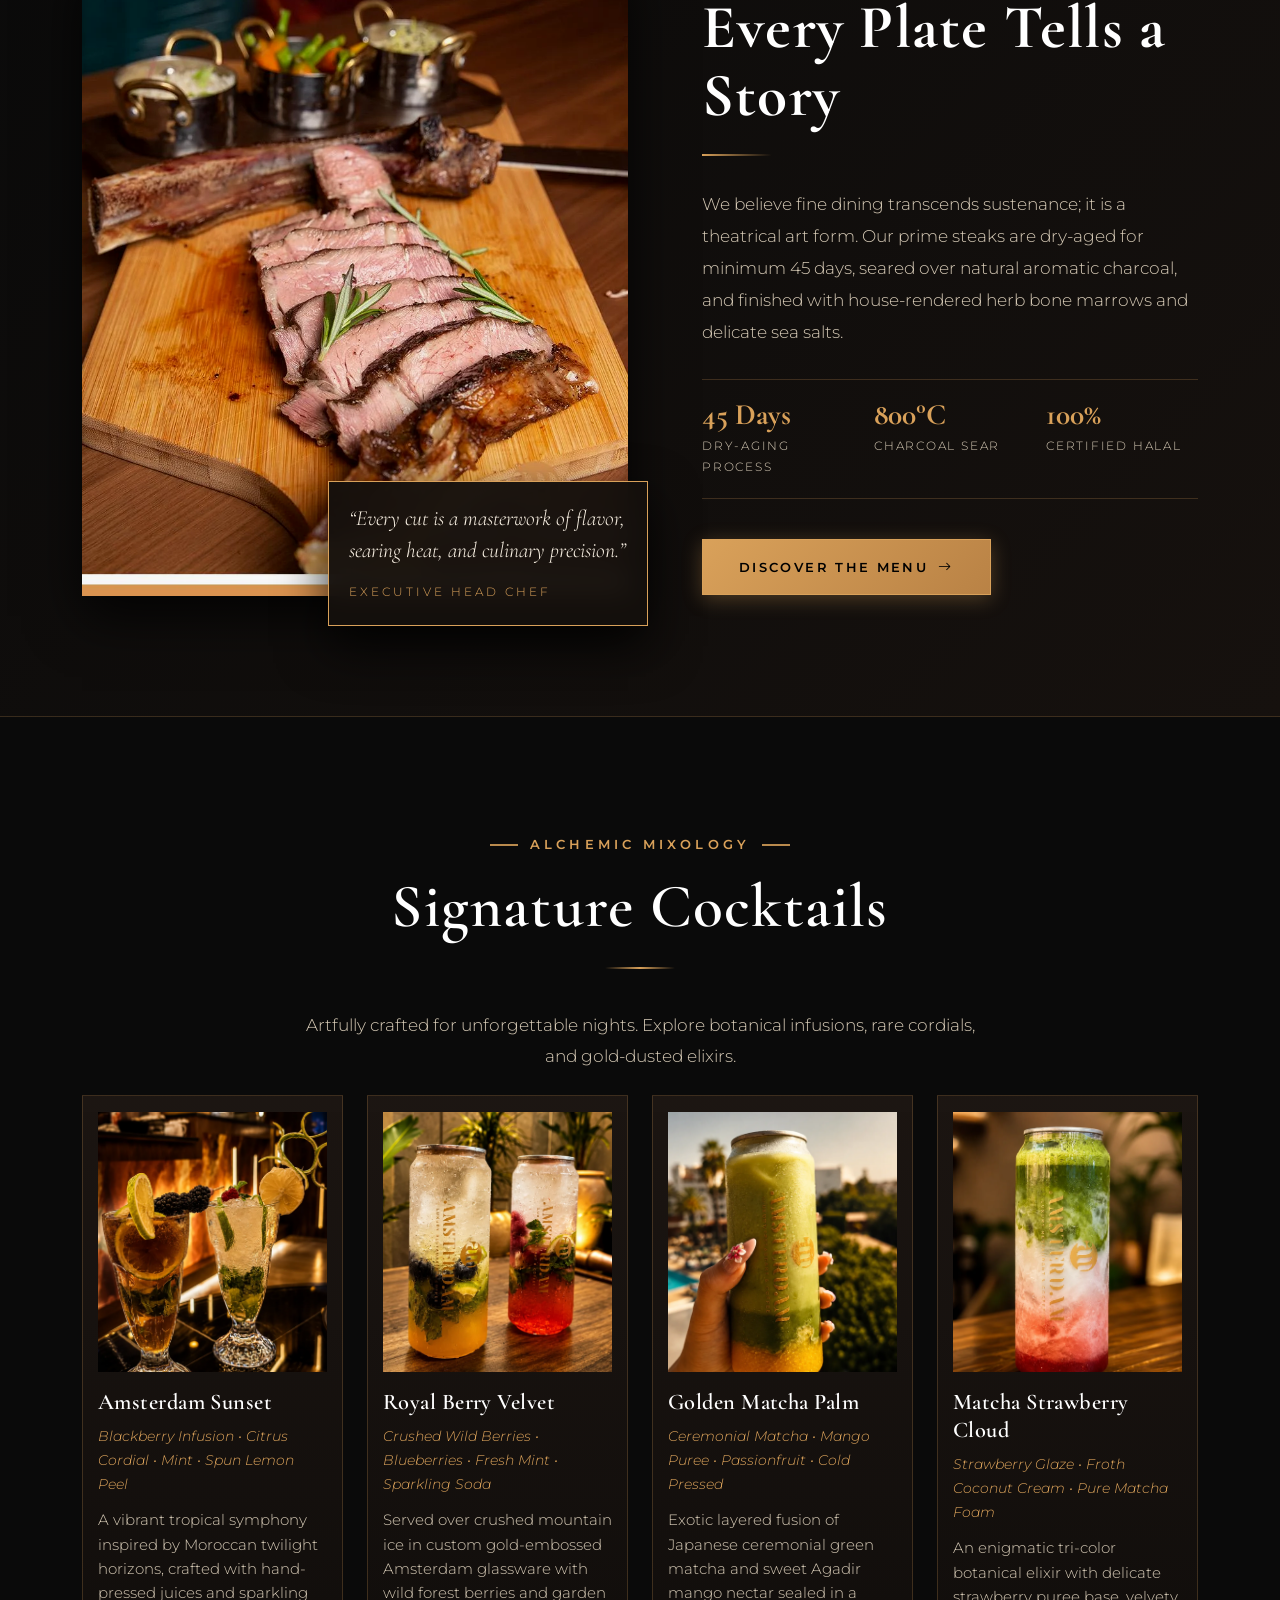
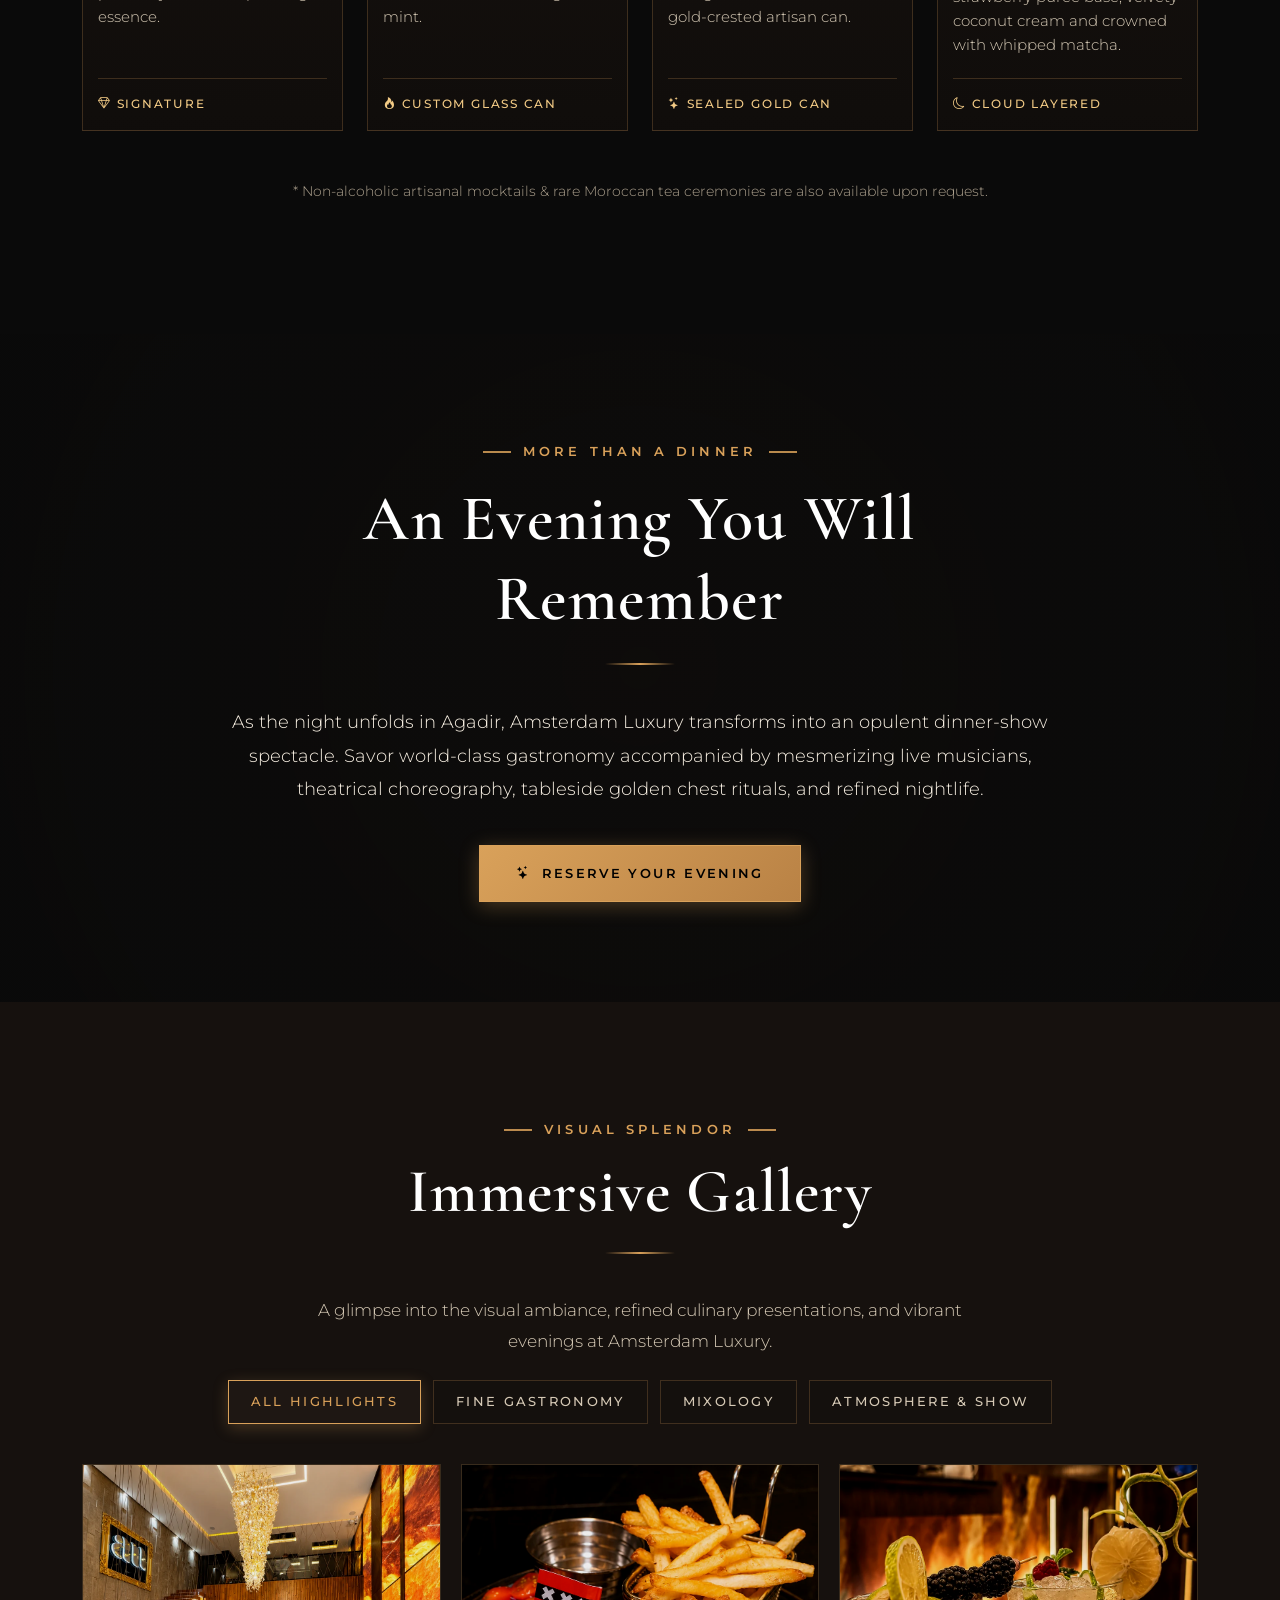
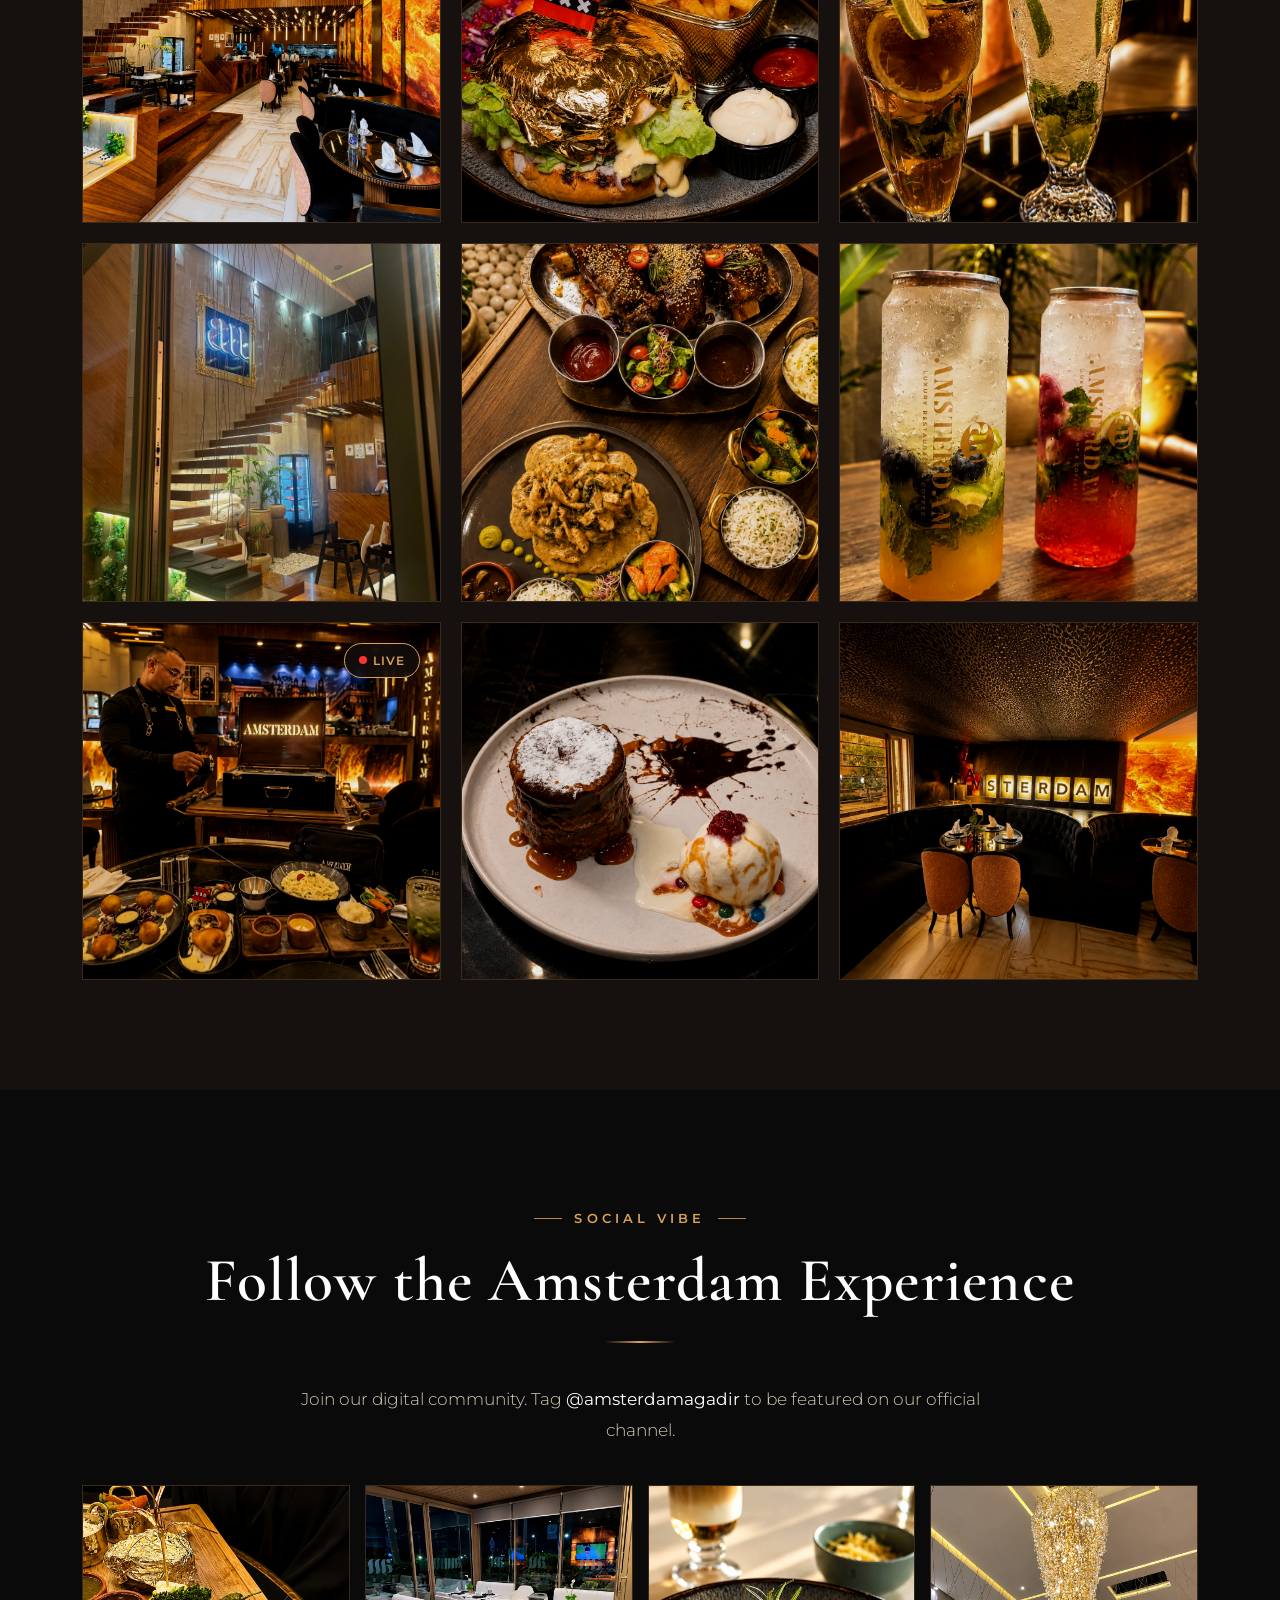
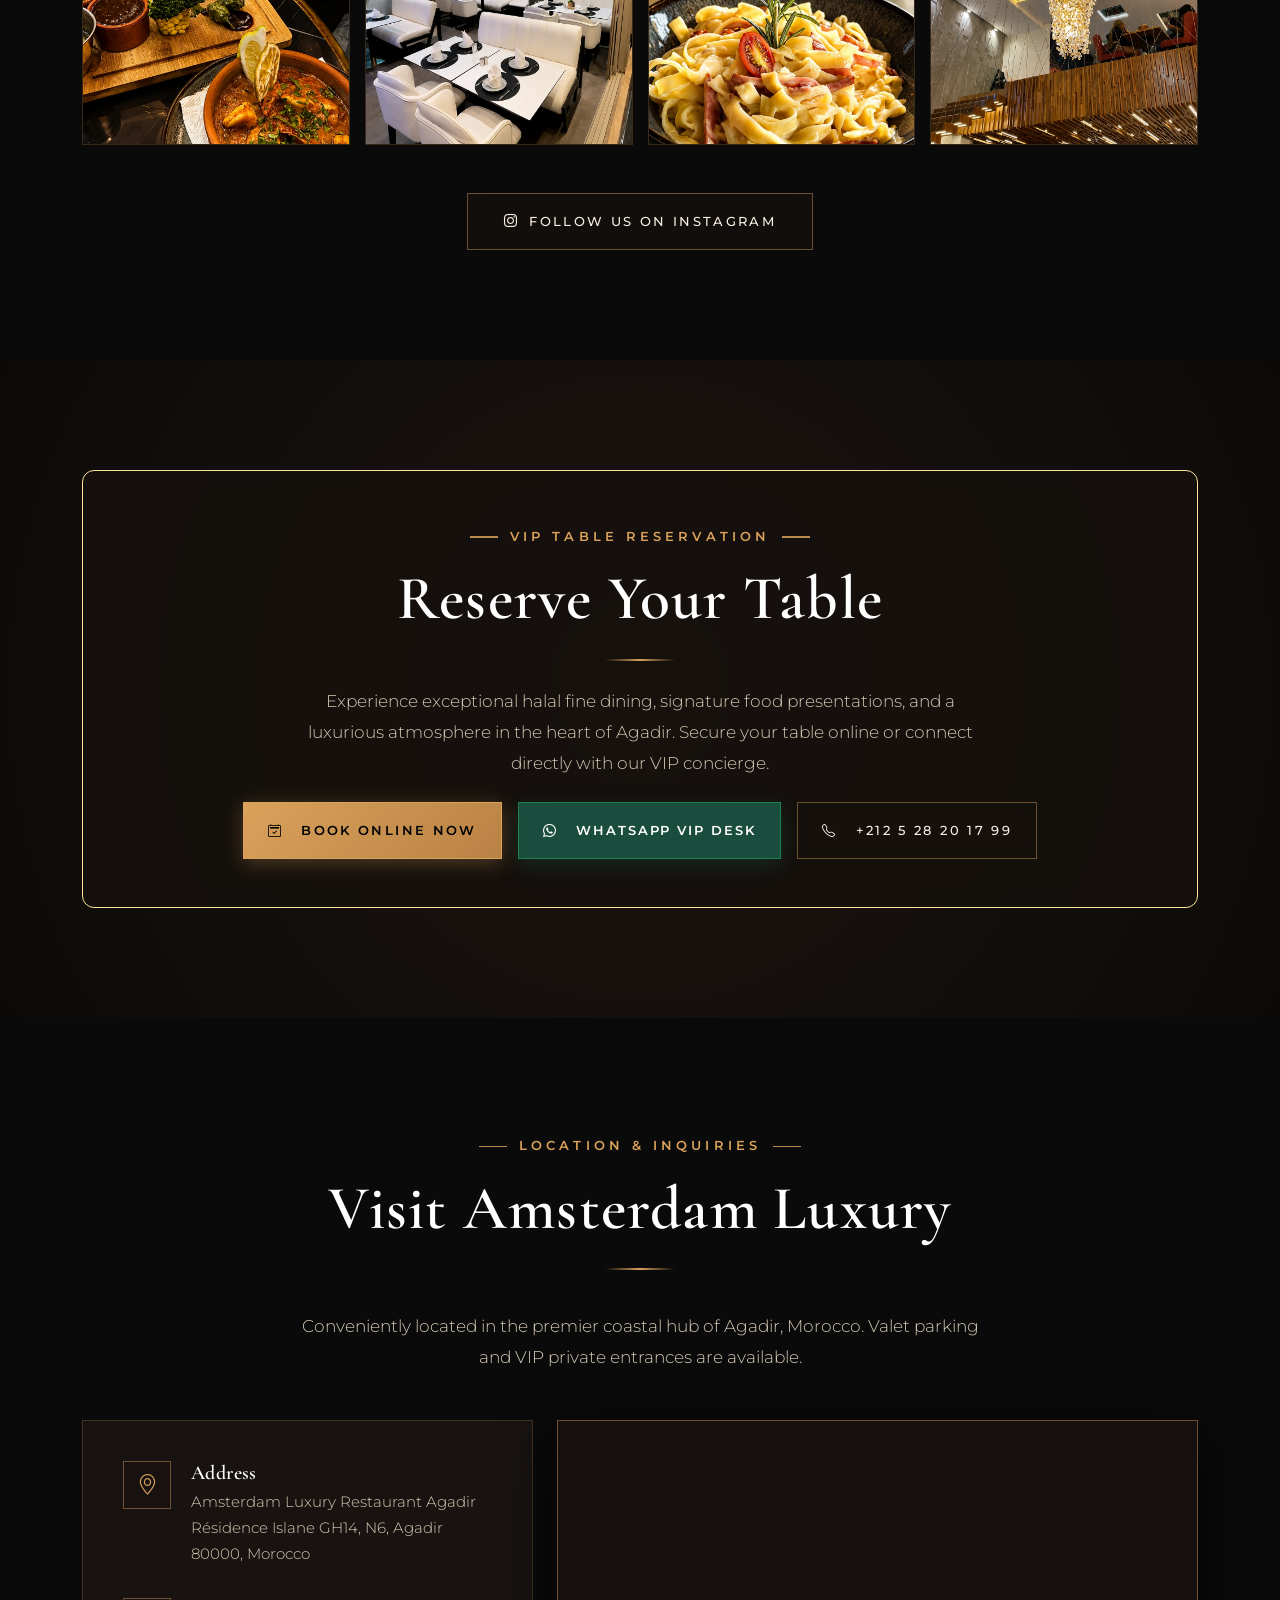
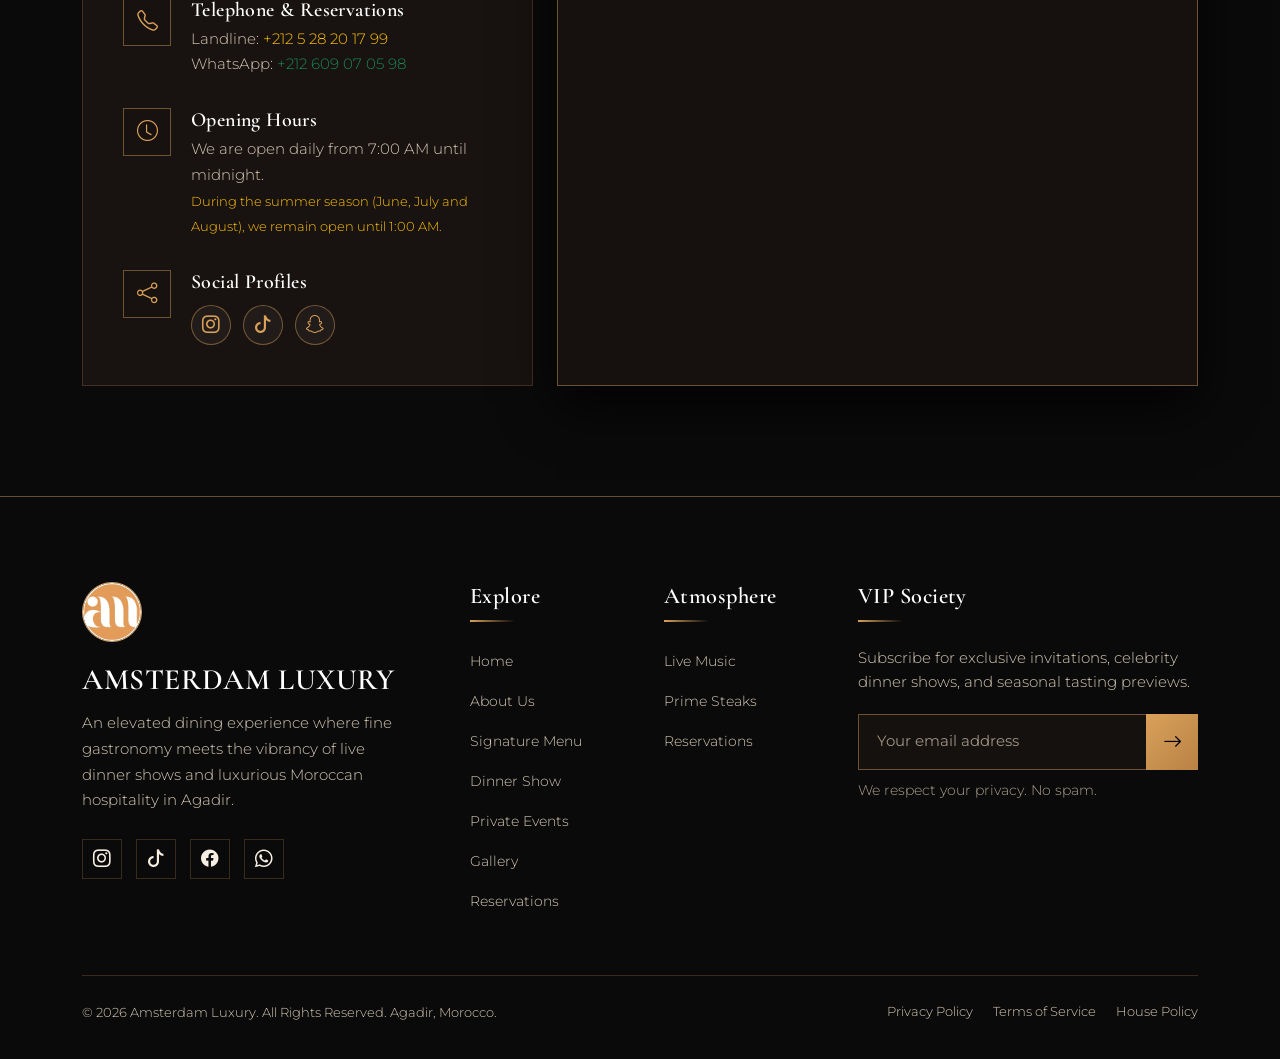
==== commit fee36e62: "Lattest" ====
--- a/index.html
+++ b/index.html
@@ -453,6 +453,7 @@
                 <!-- Category Tabs -->
                 <div class="menu_tabs_wrapper mt-5" data-aos="fade-up" data-aos-delay="100">
                     <button class="menu_tab_btn active" data-category="all">All Dishes</button>
+                    <button class="menu_tab_btn" data-category="seasonal"><i class="bi bi-stars text-warning me-1"></i> New Seasonal 2026</button>
                     <button class="menu_tab_btn" data-category="starters">Starters</button>
                     <button class="menu_tab_btn" data-category="mains">Main Courses</button>
                     <button class="menu_tab_btn" data-category="burgers">Burgers</button>
@@ -462,6 +463,190 @@
 
                 <!-- Menu Items Grid -->
                 <div class="row" id="menu_items_container">
+
+                    <!-- Latest Seasonal Dish: Crispy Calamari Fritti -->
+                    <div class="col-lg-4 col-md-6 col-12 mb-4 menu_item_col" data-category="seasonal starters" data-aos="fade-up">
+                        <div class="menu_card menu_card_latest">
+                            <div class="menu_img_box">
+                                <img src="./assets/imgs/seasonal_menus/Fried%20calamari.jpeg"
+                                    alt="Crispy Golden Calamari Fritti - Amsterdam Luxury Agadir" class="menu_card_img"
+                                    loading="lazy">
+                                <span class="menu_category_tag menu_category_tag_latest"><i class="bi bi-stars"></i> Latest 2026</span>
+                            </div>
+                            <div class="menu_content_box">
+                                <div class="menu_header_row">
+                                    <h3 class="menu_item_title">Crispy Calamari Fritti</h3>
+                                    <span class="menu_item_badge_tag menu_item_badge_tag_latest">Atlantic Catch</span>
+                                </div>
+                                <p class="menu_item_desc">Crispy golden Atlantic calamari rings and baby squid, dusted in seasoned flour, served over tender greens with house herb remoulade and fresh lime.</p>
+                                <div class="menu_item_footer">
+                                    <span class="menu_item_badge"><i class="bi bi-patch-check-fill text-warning"></i> Chef Special</span>
+                                    <a href="reservation.html" class="menu_order_btn">Reserve Table <i class="bi bi-arrow-right"></i></a>
+                                </div>
+                            </div>
+                        </div>
+                    </div>
+
+                    <!-- Latest Seasonal Dish: Amsterdam Bomb Meatball -->
+                    <div class="col-lg-4 col-md-6 col-12 mb-4 menu_item_col" data-category="seasonal mains starters" data-aos="fade-up" data-aos-delay="40">
+                        <div class="menu_card menu_card_latest">
+                            <div class="menu_img_box">
+                                <img src="./assets/imgs/seasonal_menus/Bomb%20meat%20ball.jpeg"
+                                    alt="Amsterdam Bomb Meatball Royale - Amsterdam Luxury Agadir" class="menu_card_img"
+                                    loading="lazy">
+                                <span class="menu_category_tag menu_category_tag_latest"><i class="bi bi-stars"></i> Latest 2026</span>
+                            </div>
+                            <div class="menu_content_box">
+                                <div class="menu_header_row">
+                                    <h3 class="menu_item_title">Amsterdam Bomb Meatball</h3>
+                                    <span class="menu_item_badge_tag menu_item_badge_tag_latest">Royal Butcher</span>
+                                </div>
+                                <p class="menu_item_desc">Prime seasoned beef meatball resting on a bed of spiced pomodoro ragout reduction, crowned with a golden fried egg, cracked pepper, and garden microgreens.</p>
+                                <div class="menu_item_footer">
+                                    <span class="menu_item_badge"><i class="bi bi-stars text-warning"></i> Butcher Special</span>
+                                    <a href="reservation.html" class="menu_order_btn">Reserve Table <i class="bi bi-arrow-right"></i></a>
+                                </div>
+                            </div>
+                        </div>
+                    </div>
+
+                    <!-- Latest Seasonal Dish 1 -->
+                    <div class="col-lg-4 col-md-6 col-12 mb-4 menu_item_col" data-category="seasonal starters" data-aos="fade-up">
+                        <div class="menu_card menu_card_latest">
+                            <div class="menu_img_box">
+                                <img src="./assets/imgs/seasonal_menus/NewMenu1.webp"
+                                    alt="Tartar avocat / shrimps - Amsterdam Luxury Agadir" class="menu_card_img"
+                                    loading="lazy">
+                                <span class="menu_category_tag menu_category_tag_latest"><i class="bi bi-stars"></i> Latest 2026</span>
+                            </div>
+                            <div class="menu_content_box">
+                                <div class="menu_header_row">
+                                    <h3 class="menu_item_title">Tartar avocat / shrimps</h3>
+                                    <span class="menu_item_badge_tag menu_item_badge_tag_latest">Royal Starter</span>
+                                </div>
+                                <p class="menu_item_desc">Fresh avocado tartar delicately layered with tender Atlantic shrimps, mountain microgreens, garden frisée, and citrus herb vinaigrette.</p>
+                                <div class="menu_item_footer">
+                                    <span class="menu_item_badge"><i class="bi bi-patch-check-fill text-warning"></i> Chef Seasonal</span>
+                                    <a href="reservation.html" class="menu_order_btn">Reserve Table <i class="bi bi-arrow-right"></i></a>
+                                </div>
+                            </div>
+                        </div>
+                    </div>
+
+                    <!-- Latest Seasonal Dish 2 -->
+                    <div class="col-lg-4 col-md-6 col-12 mb-4 menu_item_col" data-category="seasonal starters mains" data-aos="fade-up" data-aos-delay="50">
+                        <div class="menu_card menu_card_latest">
+                            <div class="menu_img_box">
+                                <img src="./assets/imgs/seasonal_menus/NewMenu2.webp"
+                                    alt="Tide octopus - Amsterdam Luxury Agadir" class="menu_card_img"
+                                    loading="lazy">
+                                <span class="menu_category_tag menu_category_tag_latest"><i class="bi bi-stars"></i> Latest 2026</span>
+                            </div>
+                            <div class="menu_content_box">
+                                <div class="menu_header_row">
+                                    <h3 class="menu_item_title">Tide octopus</h3>
+                                    <span class="menu_item_badge_tag menu_item_badge_tag_latest">Atlantic Catch</span>
+                                </div>
+                                <p class="menu_item_desc">Tender flame-charred octopus tentacle resting on confit fingerling potatoes, radish microgreens, garden herbs, and pimentón-infused chimichurri.</p>
+                                <div class="menu_item_footer">
+                                    <span class="menu_item_badge"><i class="bi bi-patch-check-fill text-warning"></i> Chef Signature</span>
+                                    <a href="reservation.html" class="menu_order_btn">Reserve Table <i class="bi bi-arrow-right"></i></a>
+                                </div>
+                            </div>
+                        </div>
+                    </div>
+
+                    <!-- Latest Seasonal Dish 3 -->
+                    <div class="col-lg-4 col-md-6 col-12 mb-4 menu_item_col" data-category="seasonal starters" data-aos="fade-up" data-aos-delay="100">
+                        <div class="menu_card menu_card_latest">
+                            <div class="menu_img_box">
+                                <img src="./assets/imgs/seasonal_menus/NewMenu3.webp"
+                                    alt="Seafood salade - Amsterdam Luxury Agadir" class="menu_card_img"
+                                    loading="lazy">
+                                <span class="menu_category_tag menu_category_tag_latest"><i class="bi bi-stars"></i> Latest 2026</span>
+                            </div>
+                            <div class="menu_content_box">
+                                <div class="menu_header_row">
+                                    <h3 class="menu_item_title">Seafood salade</h3>
+                                    <span class="menu_item_badge_tag menu_item_badge_tag_latest">Fresh Harvest</span>
+                                </div>
+                                <p class="menu_item_desc">Sautéed Atlantic prawns, tender charred calamari, ripe Hass avocado fans, heirloom cherry tomatoes, and aromatic sweet basil pesto reduction.</p>
+                                <div class="menu_item_footer">
+                                    <span class="menu_item_badge"><i class="bi bi-patch-check-fill text-warning"></i> Seasonal Special</span>
+                                    <a href="reservation.html" class="menu_order_btn">Reserve Table <i class="bi bi-arrow-right"></i></a>
+                                </div>
+                            </div>
+                        </div>
+                    </div>
+
+                    <!-- Latest Seasonal Dish 4 -->
+                    <div class="col-lg-4 col-md-6 col-12 mb-4 menu_item_col" data-category="seasonal starters" data-aos="fade-up" data-aos-delay="150">
+                        <div class="menu_card menu_card_latest">
+                            <div class="menu_img_box">
+                                <img src="./assets/imgs/seasonal_menus/NewMenu4.webp"
+                                    alt="Burrata - Amsterdam Luxury Agadir" class="menu_card_img"
+                                    loading="lazy">
+                                <span class="menu_category_tag menu_category_tag_latest"><i class="bi bi-stars"></i> Latest 2026</span>
+                            </div>
+                            <div class="menu_content_box">
+                                <div class="menu_header_row">
+                                    <h3 class="menu_item_title">Burrata</h3>
+                                    <span class="menu_item_badge_tag menu_item_badge_tag_latest">Artisan Grille</span>
+                                </div>
+                                <p class="menu_item_desc">Creamy artisan Burrata cheese presented with fresh avocado petals, ripe cherry vine tomatoes, and garden sorrel tossed in a house citrus emulsion.</p>
+                                <div class="menu_item_footer">
+                                    <span class="menu_item_badge"><i class="bi bi-patch-check-fill text-warning"></i> Bistro Selection</span>
+                                    <a href="reservation.html" class="menu_order_btn">Reserve Table <i class="bi bi-arrow-right"></i></a>
+                                </div>
+                            </div>
+                        </div>
+                    </div>
+
+                    <!-- Latest Seasonal Dish 5 -->
+                    <div class="col-lg-4 col-md-6 col-12 mb-4 menu_item_col" data-category="seasonal starters mains" data-aos="fade-up" data-aos-delay="200">
+                        <div class="menu_card menu_card_latest">
+                            <div class="menu_img_box">
+                                <img src="./assets/imgs/seasonal_menus/NewMenu5.webp"
+                                    alt="Exotic salad - Amsterdam Luxury Agadir" class="menu_card_img"
+                                    loading="lazy">
+                                <span class="menu_category_tag menu_category_tag_latest"><i class="bi bi-stars"></i> Latest 2026</span>
+                            </div>
+                            <div class="menu_content_box">
+                                <div class="menu_header_row">
+                                    <h3 class="menu_item_title">Exotic salad</h3>
+                                    <span class="menu_item_badge_tag menu_item_badge_tag_latest">Organic Gourmet</span>
+                                </div>
+                                <p class="menu_item_desc">Grilled tender chicken breast, sweet Agadir mango slices, fresh wild blackberries and raspberries, sorrel, and seasonal garden greens with citrus vinaigrette.</p>
+                                <div class="menu_item_footer">
+                                    <span class="menu_item_badge"><i class="bi bi-patch-check-fill text-warning"></i> Summer Special</span>
+                                    <a href="reservation.html" class="menu_order_btn">Reserve Table <i class="bi bi-arrow-right"></i></a>
+                                </div>
+                            </div>
+                        </div>
+                    </div>
+
+                    <!-- Latest Seasonal Dish 6 -->
+                    <div class="col-lg-4 col-md-6 col-12 mb-4 menu_item_col" data-category="seasonal starters" data-aos="fade-up" data-aos-delay="250">
+                        <div class="menu_card menu_card_latest">
+                            <div class="menu_img_box">
+                                <img src="./assets/imgs/seasonal_menus/NewMenu6.webp"
+                                    alt="Tuna salade - Amsterdam Luxury Agadir" class="menu_card_img"
+                                    loading="lazy">
+                                <span class="menu_category_tag menu_category_tag_latest"><i class="bi bi-stars"></i> Latest 2026</span>
+                            </div>
+                            <div class="menu_content_box">
+                                <div class="menu_header_row">
+                                    <h3 class="menu_item_title">Tuna salade</h3>
+                                    <span class="menu_item_badge_tag menu_item_badge_tag_latest">Master Artistry</span>
+                                </div>
+                                <p class="menu_item_desc">Delicate ribbons of fresh tuna carpaccio ribbons, baby sorrel leaves, caper emulsion, and crowned with an artisan crisp rice tuile.</p>
+                                <div class="menu_item_footer">
+                                    <span class="menu_item_badge"><i class="bi bi-patch-check-fill text-warning"></i> Chef Masterwork</span>
+                                    <a href="reservation.html" class="menu_order_btn">Reserve Table <i class="bi bi-arrow-right"></i></a>
+                                </div>
+                            </div>
+                        </div>
+                    </div>
 
                     <!-- Dish 1 -->
                     <div class="col-lg-4 col-md-6 col-12 mb-4 menu_item_col" data-category="mains" data-aos="fade-up">
--- a/assets/css/style.css
+++ b/assets/css/style.css
@@ -1404,6 +1404,54 @@
     color: var(--white_color);
 }
 
+/* Latest Seasonal Menu Accents & Badges */
+.menu_card_latest {
+    border-color: rgba(217, 161, 90, 0.45) !important;
+    position: relative;
+    box-shadow: 0 10px 30px rgba(0, 0, 0, 0.5), 0 0 25px rgba(217, 161, 90, 0.12);
+}
+
+.menu_card_latest::before {
+    content: '';
+    position: absolute;
+    top: 0;
+    left: 0;
+    width: 100%;
+    height: 3px;
+    background: linear-gradient(90deg, transparent, var(--primary_color), #F2CA85, transparent);
+    z-index: 3;
+}
+
+.menu_category_tag_latest {
+    background: linear-gradient(135deg, #D9A15A 0%, #B98245 100%) !important;
+    color: #0A0A0A !important;
+    font-weight: 700 !important;
+    letter-spacing: 0.16em !important;
+    border-color: #F2CA85 !important;
+    box-shadow: 0 4px 15px rgba(217, 161, 90, 0.45);
+}
+
+.menu_item_badge_tag_latest {
+    background: rgba(217, 161, 90, 0.18) !important;
+    border-color: var(--primary_color) !important;
+    color: var(--gold_light) !important;
+    font-weight: 600 !important;
+}
+
+.menu_badge_pill_latest {
+    font-family: var(--body_font);
+    font-size: 0.72rem;
+    font-weight: 700;
+    letter-spacing: 0.16em;
+    background: linear-gradient(135deg, var(--primary_color) 0%, var(--secondary_color) 100%);
+    color: #0A0A0A;
+    padding: 6px 16px;
+    border-radius: 30px;
+    display: inline-block;
+    box-shadow: 0 4px 15px rgba(217, 161, 90, 0.35);
+    text-transform: uppercase;
+}
+
 /* Detailed Menu List Style (for menu.html) */
 .menu_category_block {
     margin-bottom: 65px;
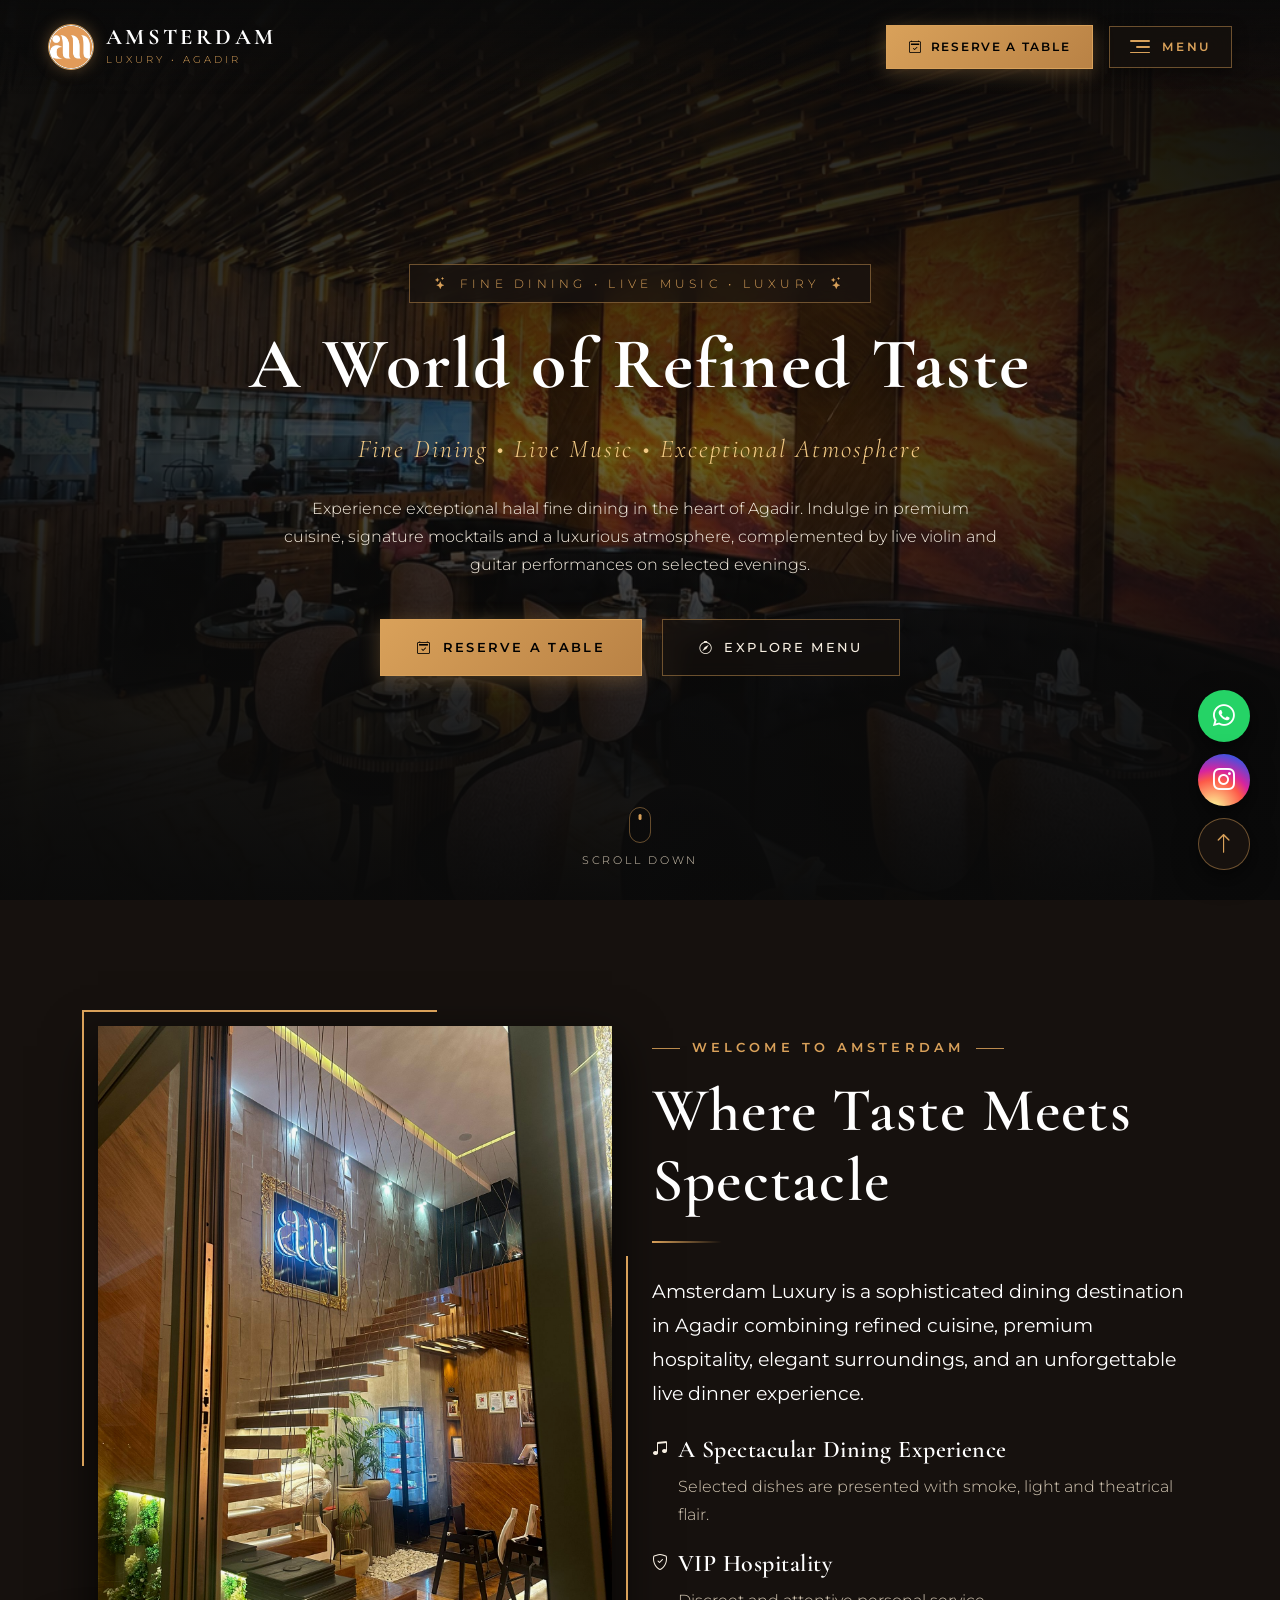
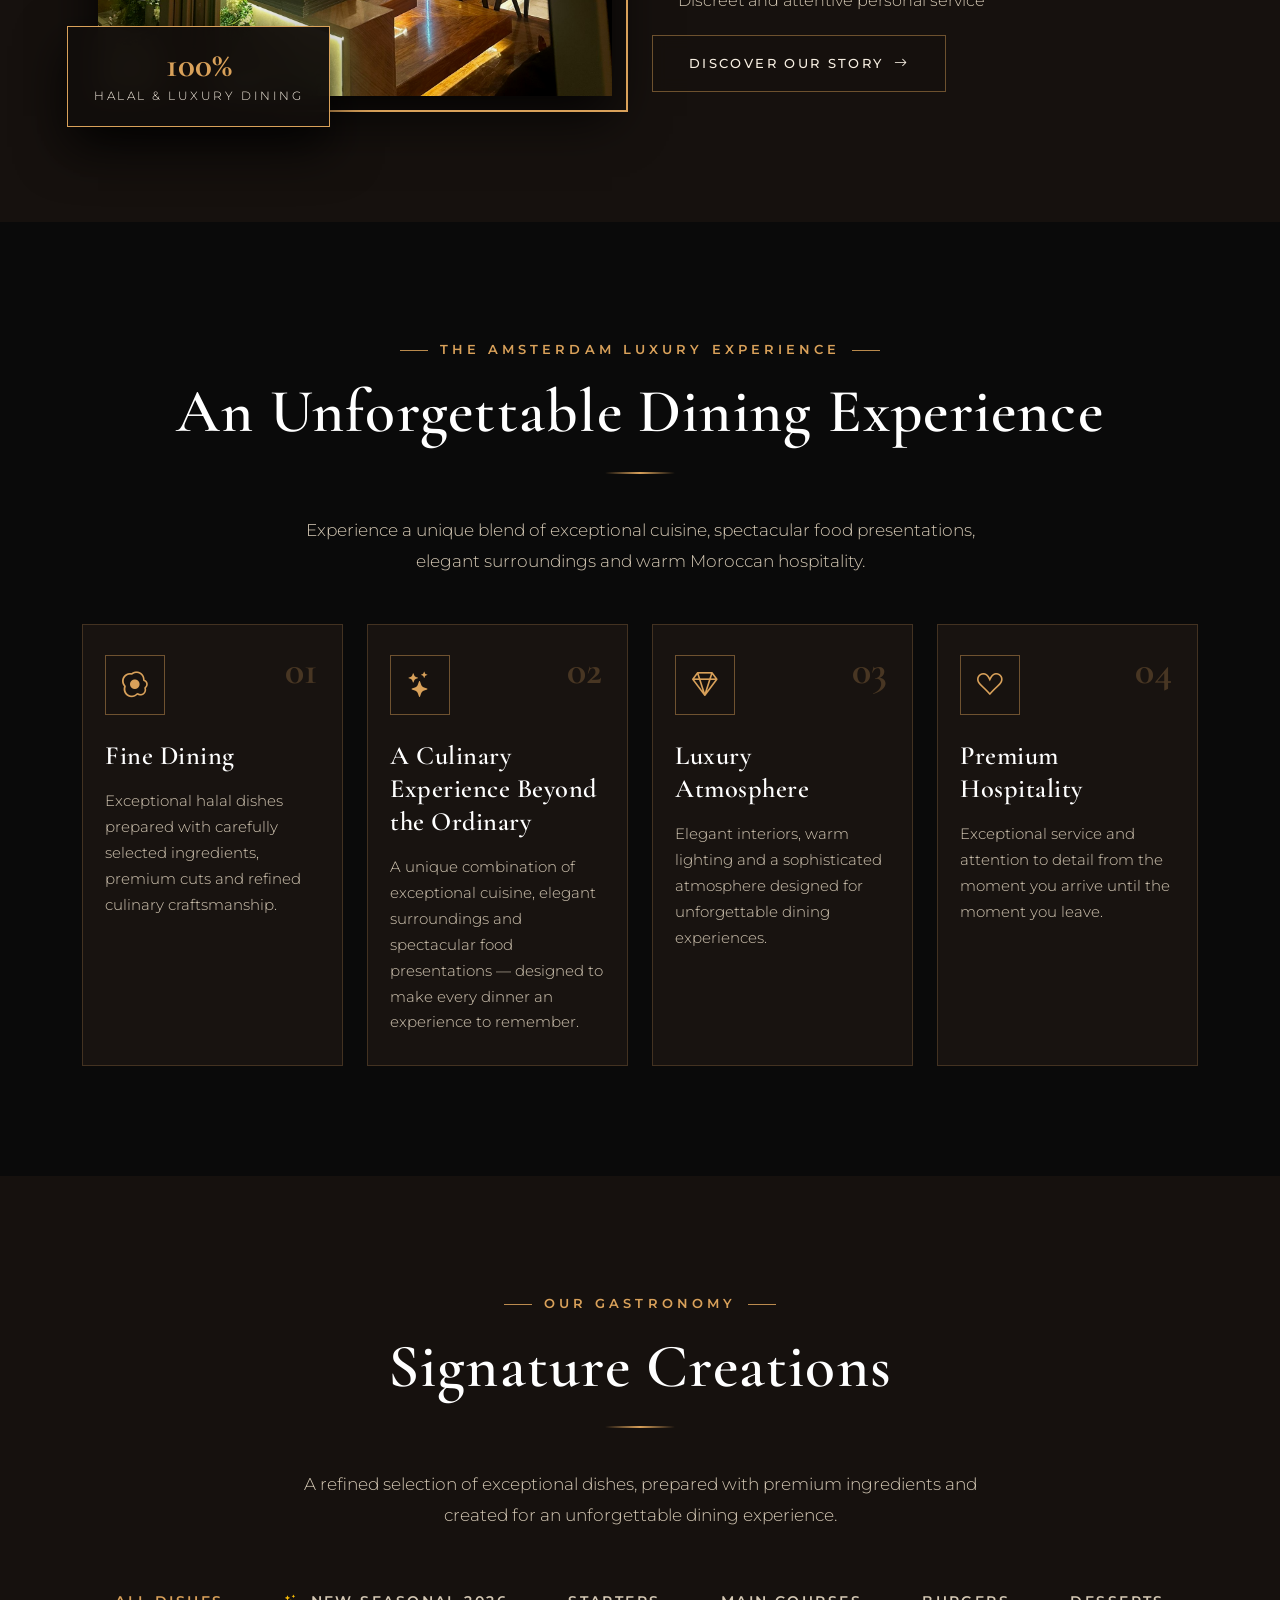
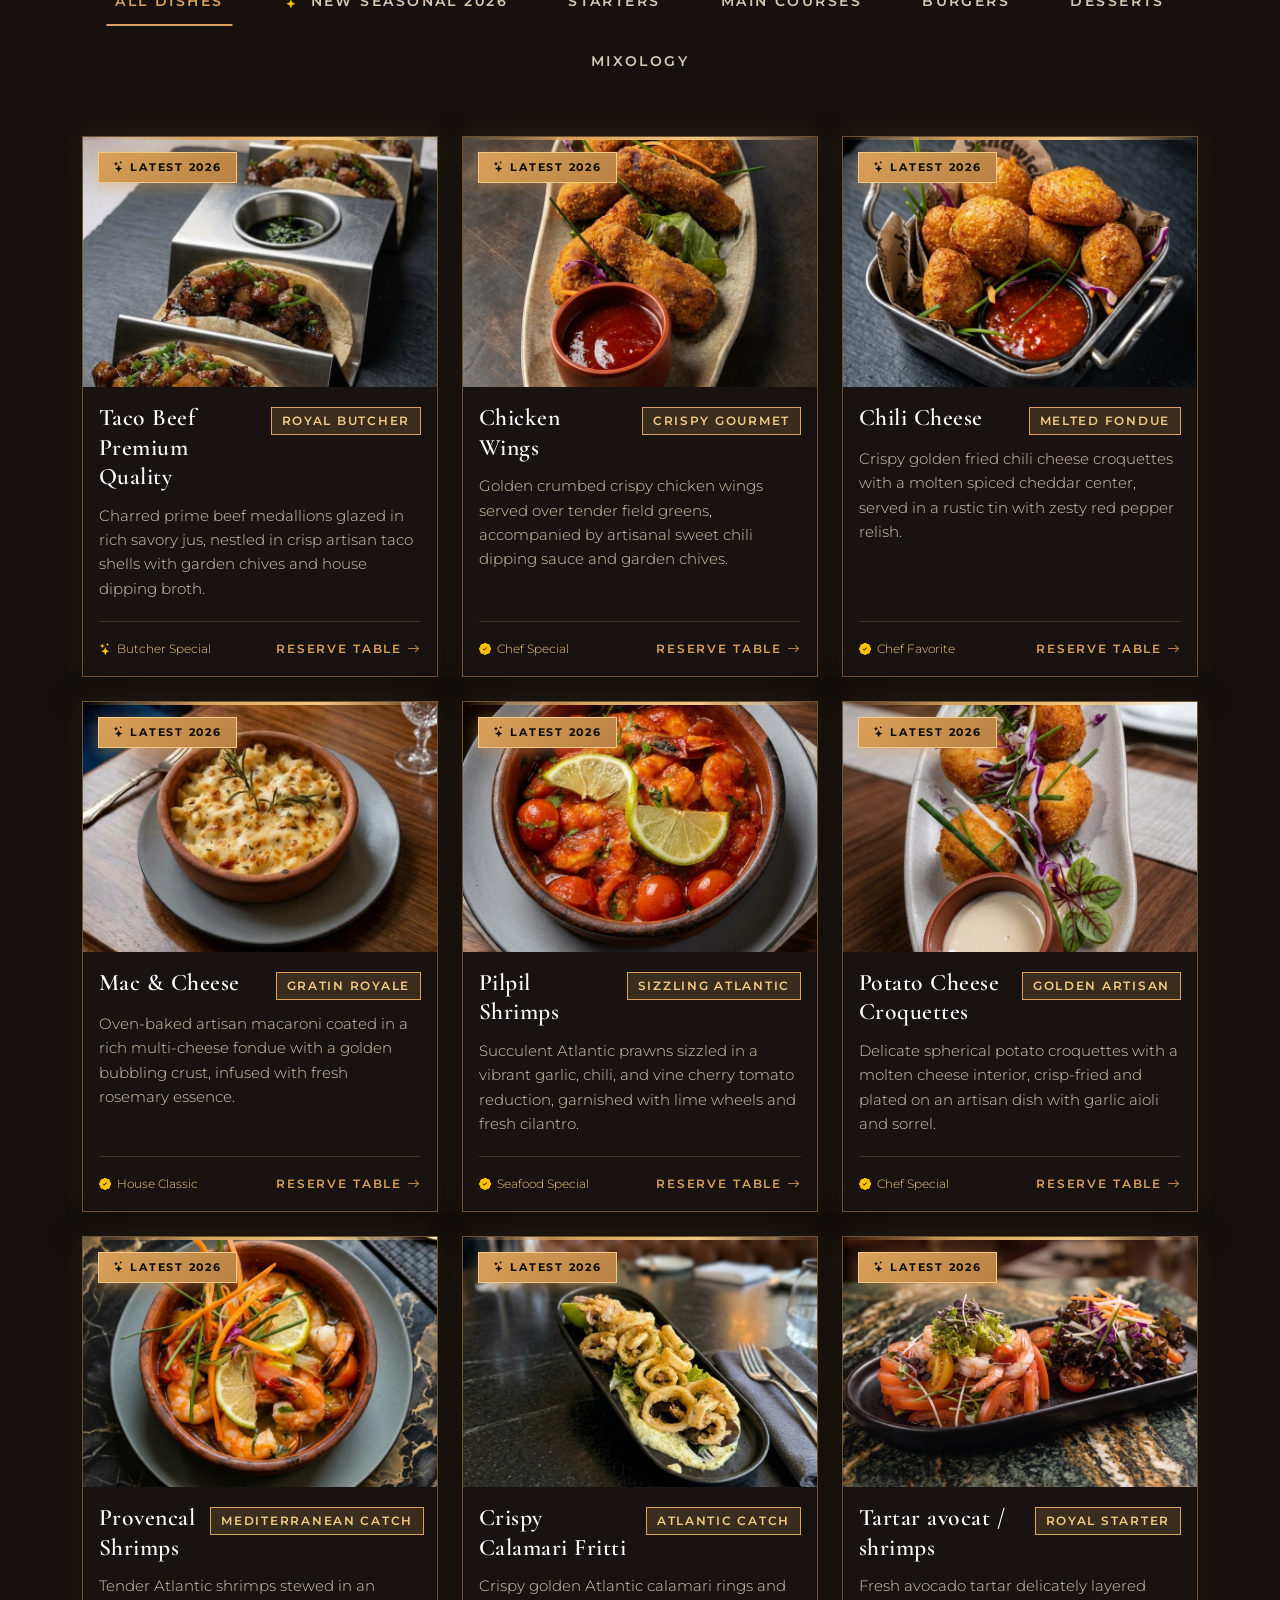
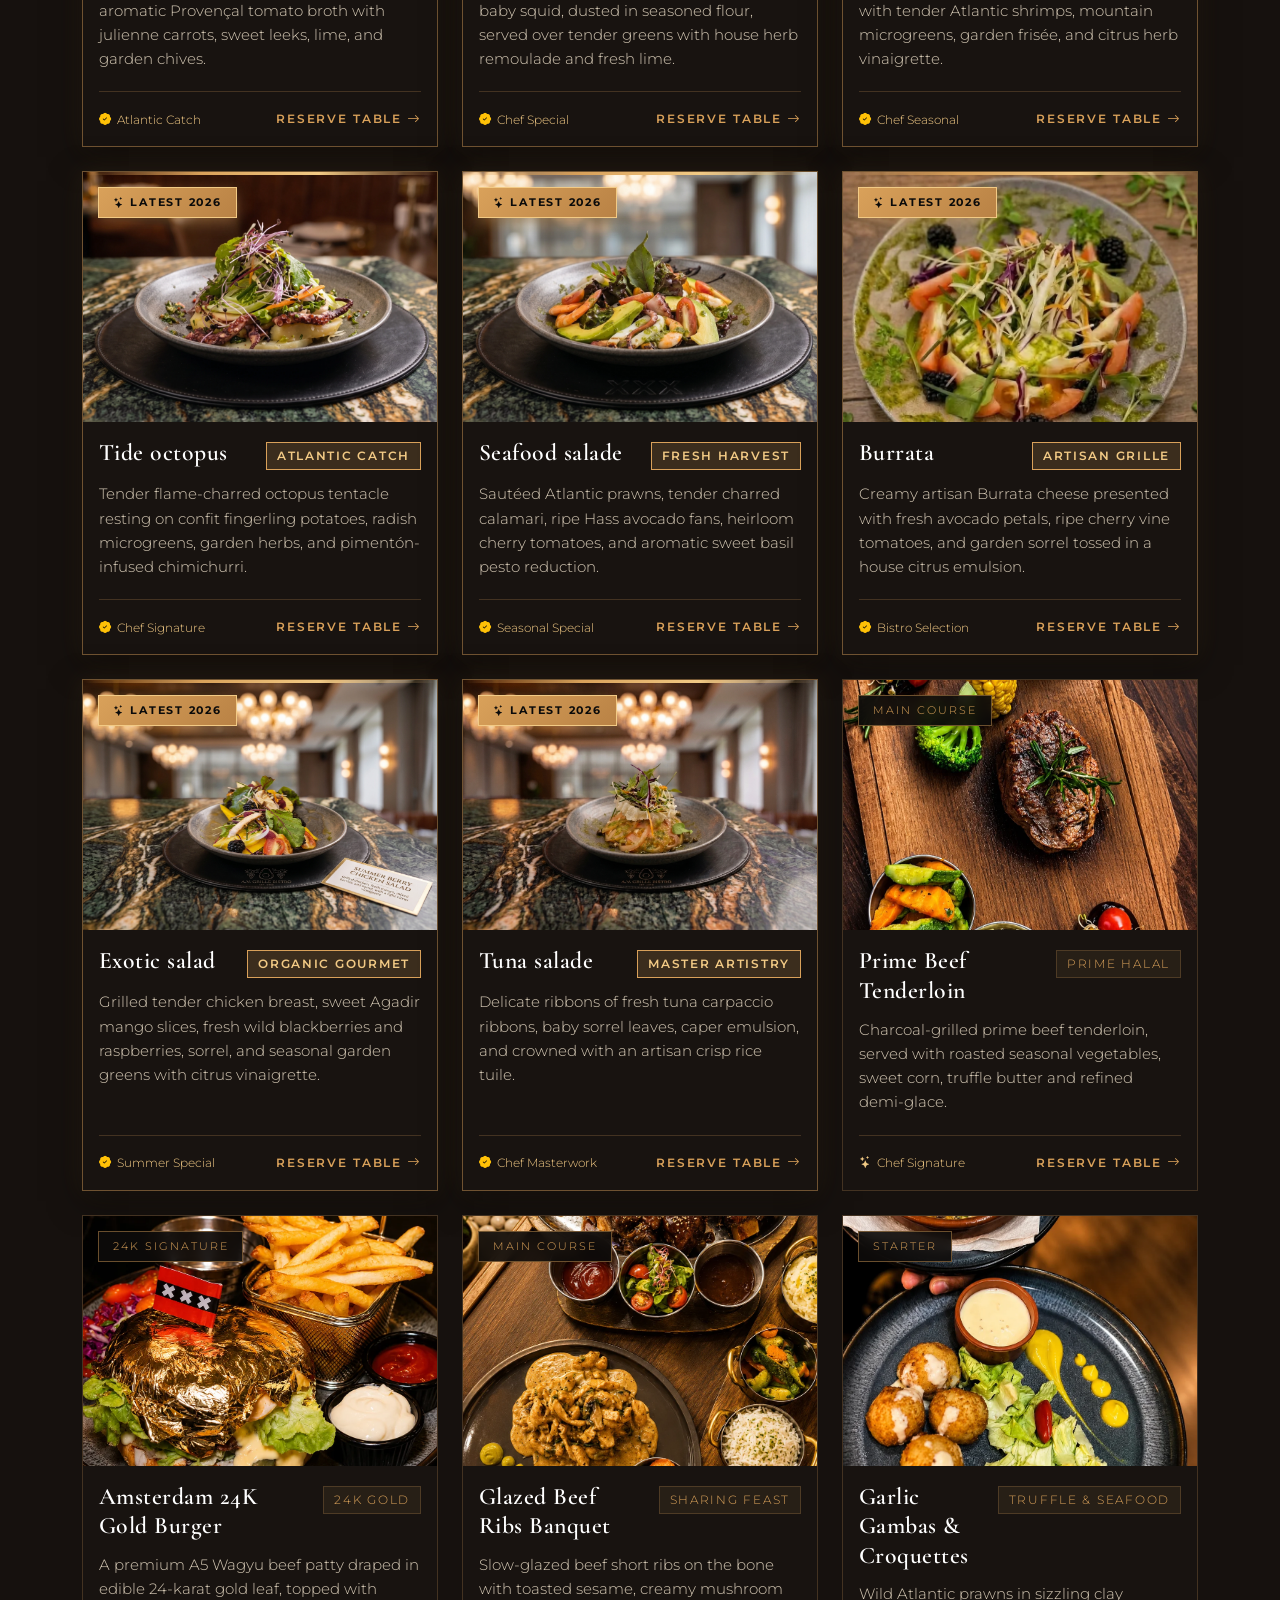
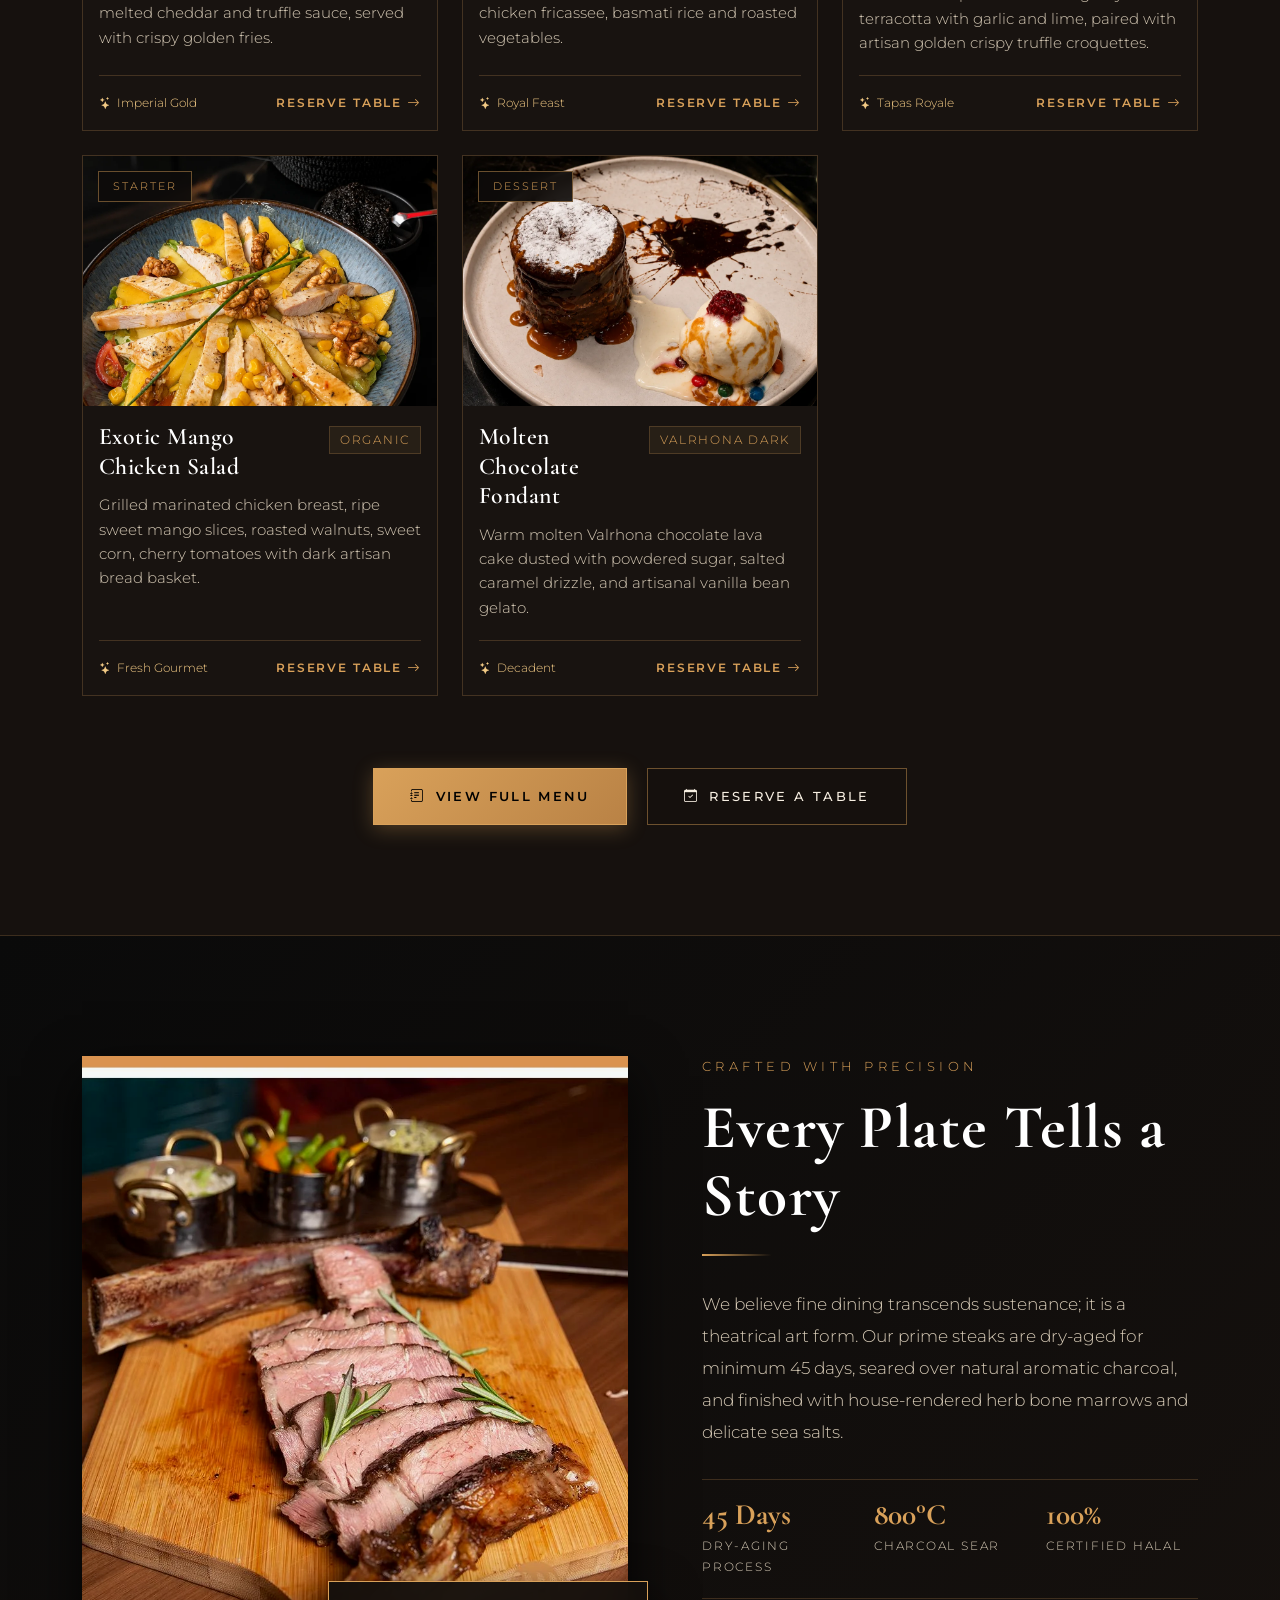
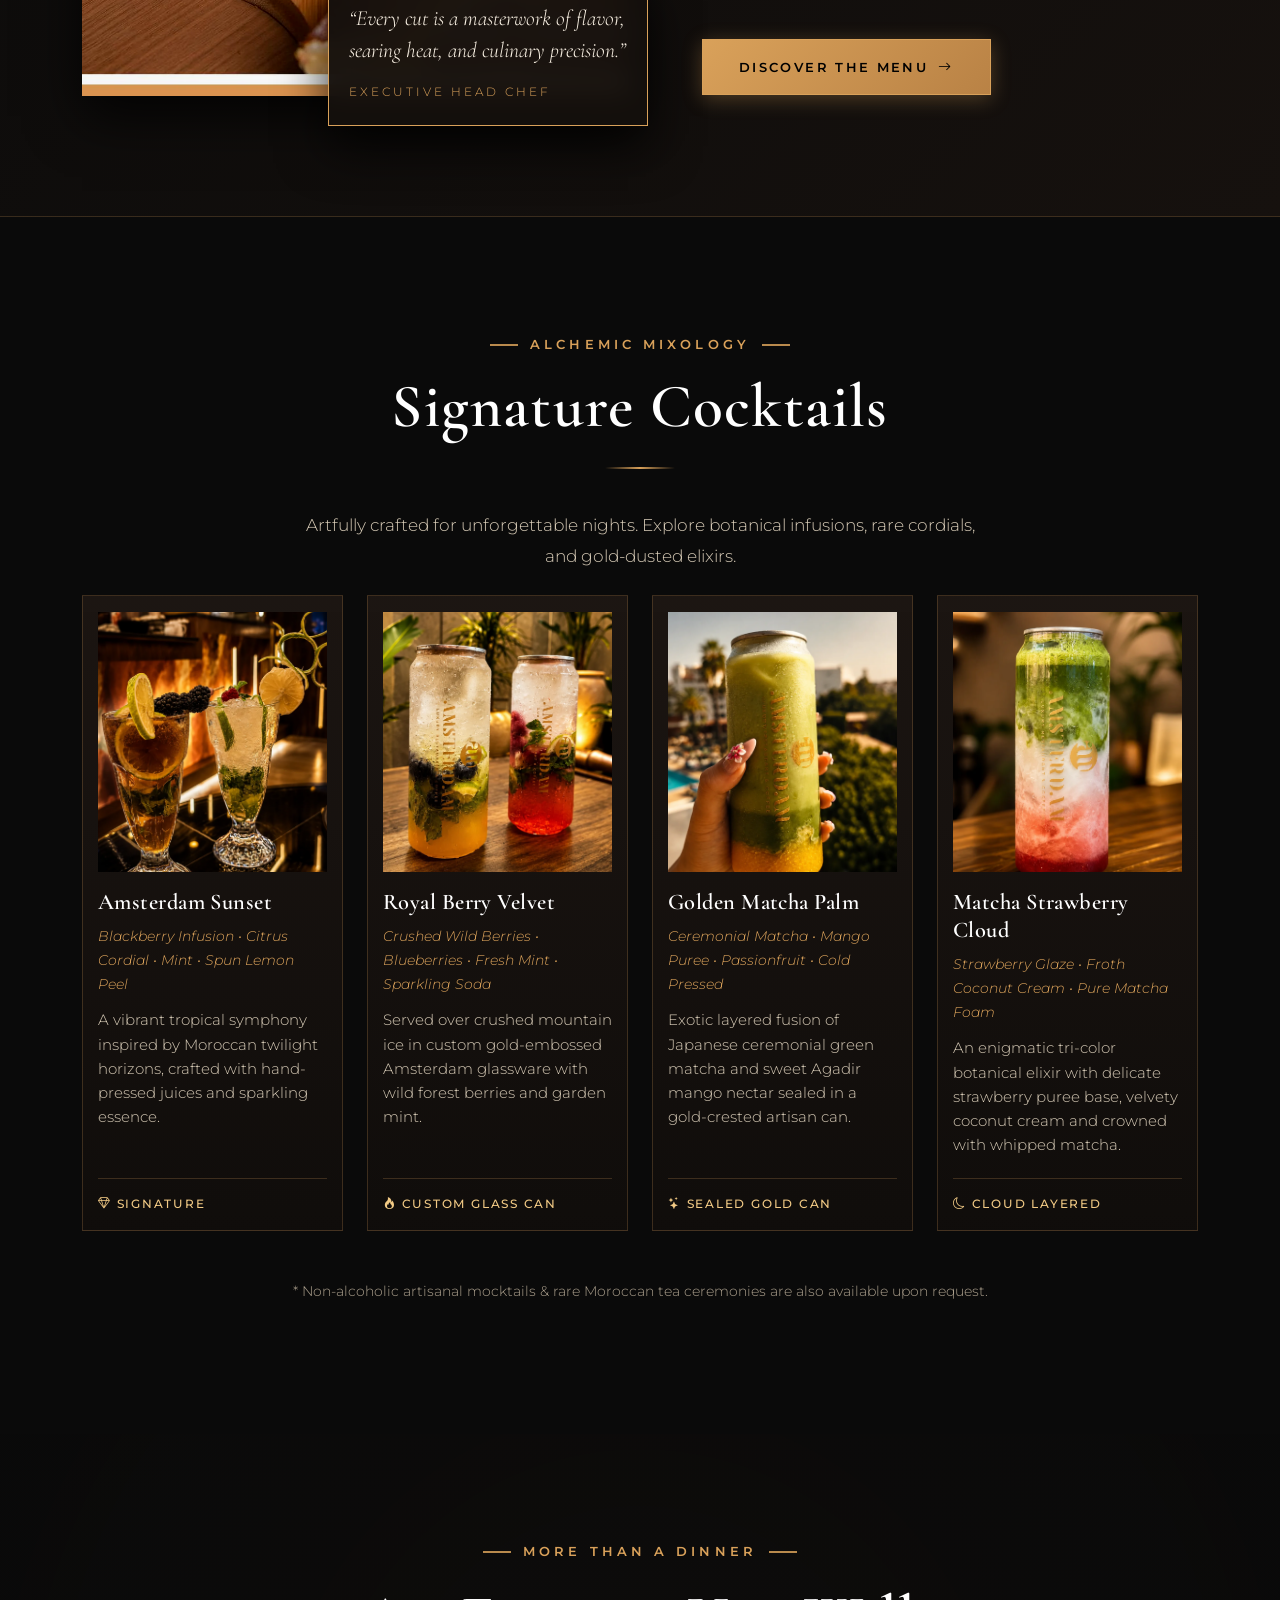
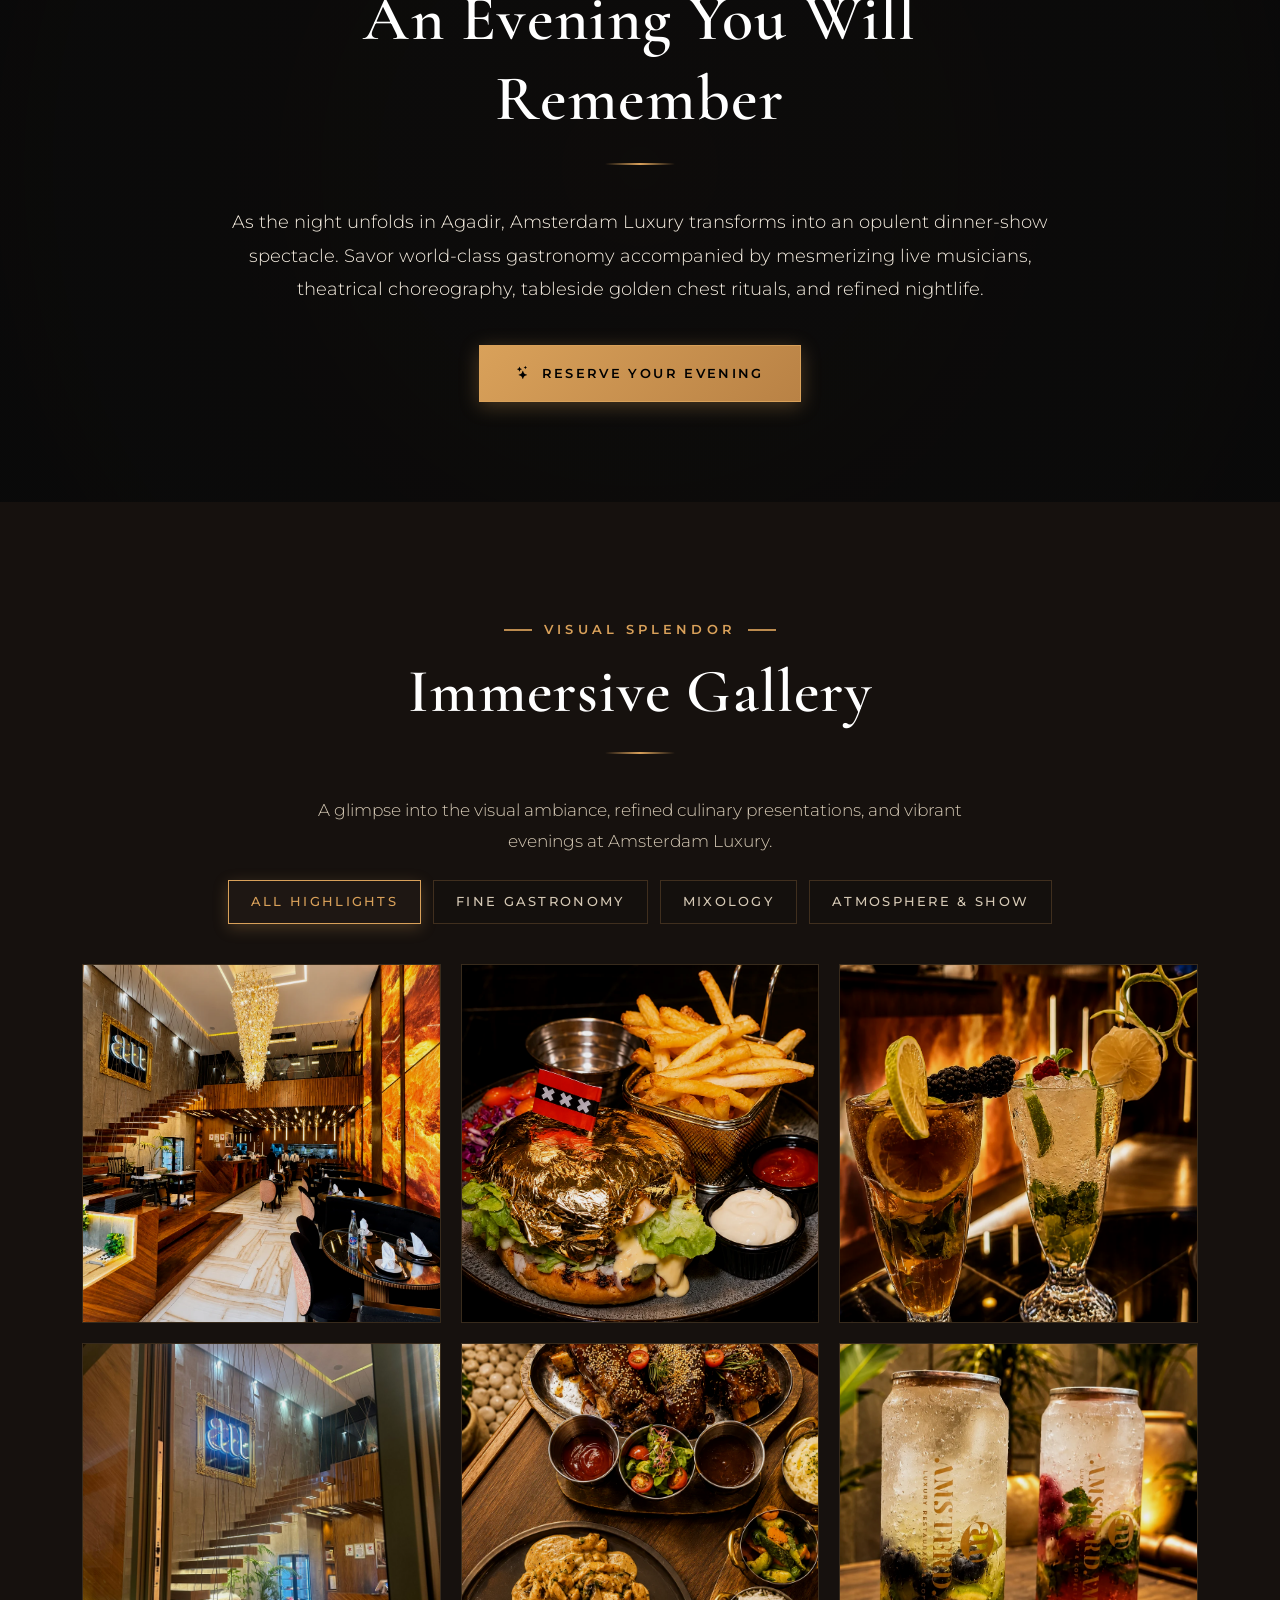
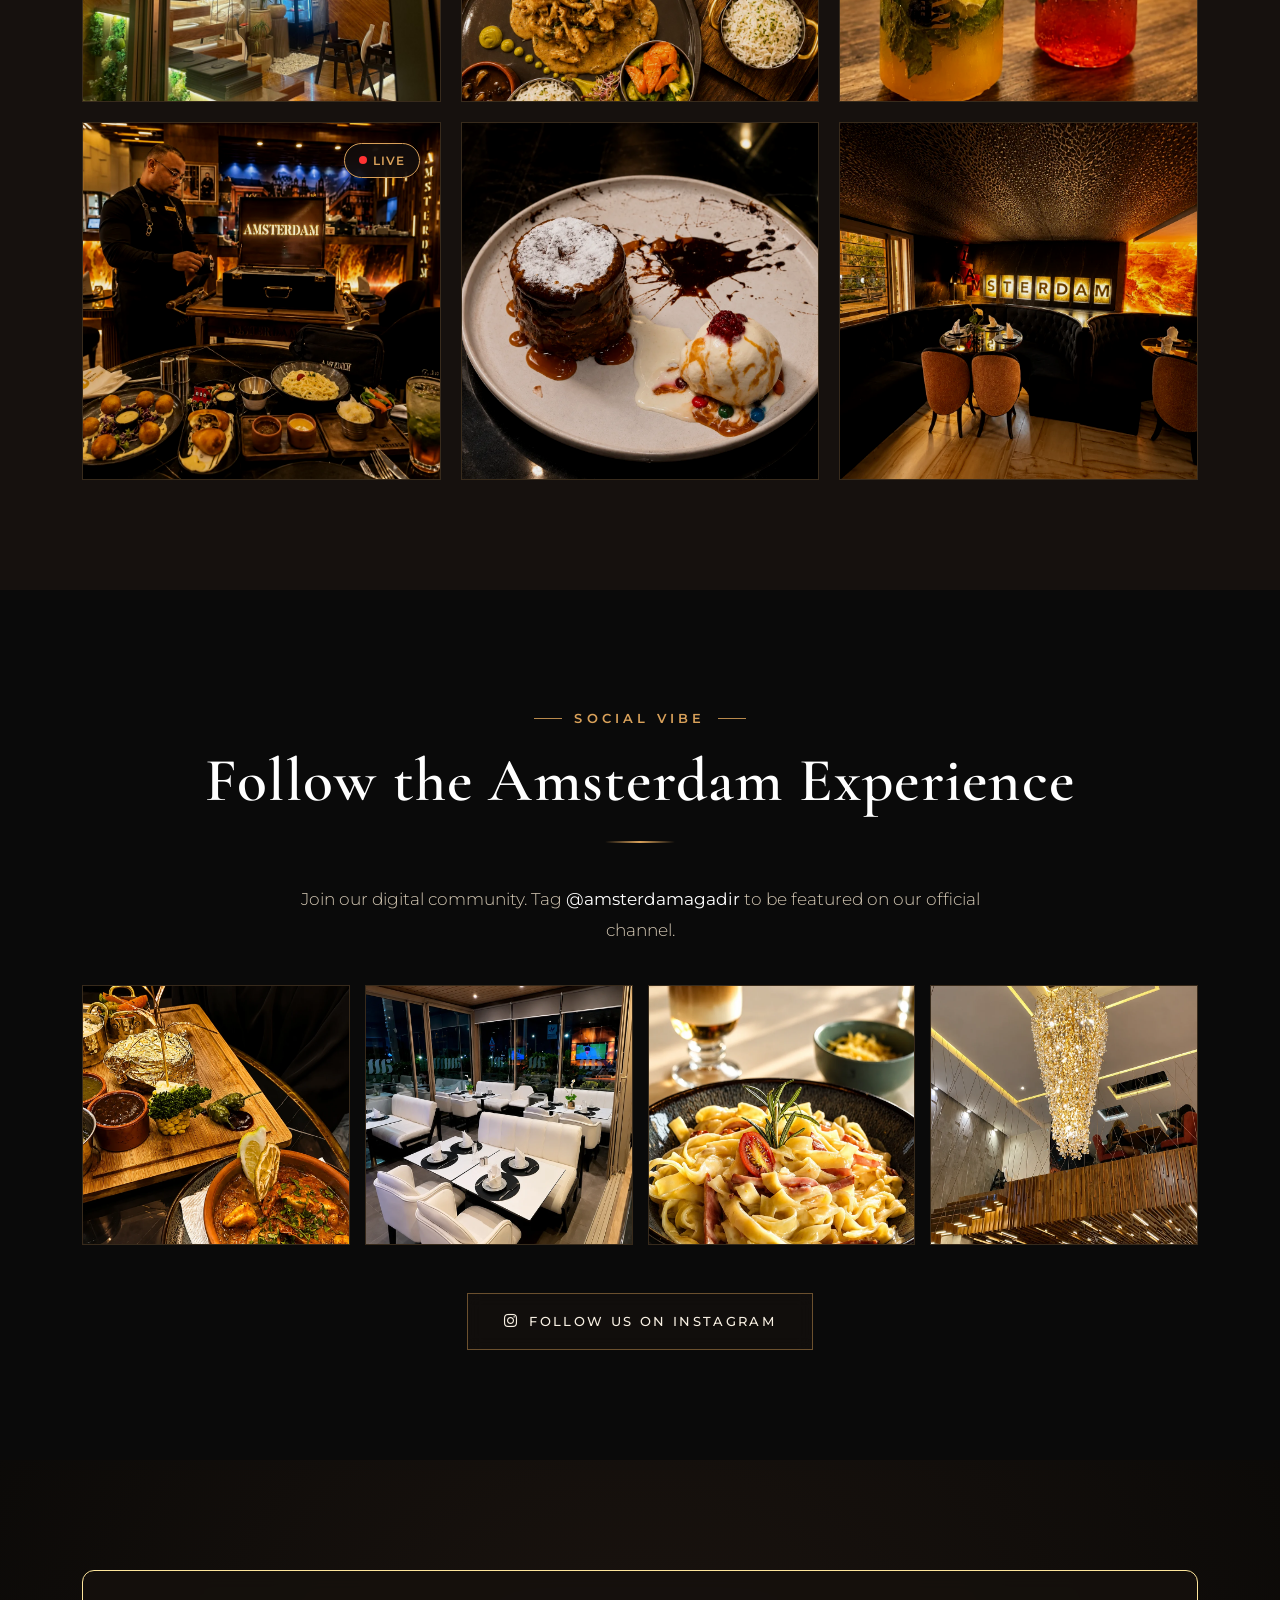
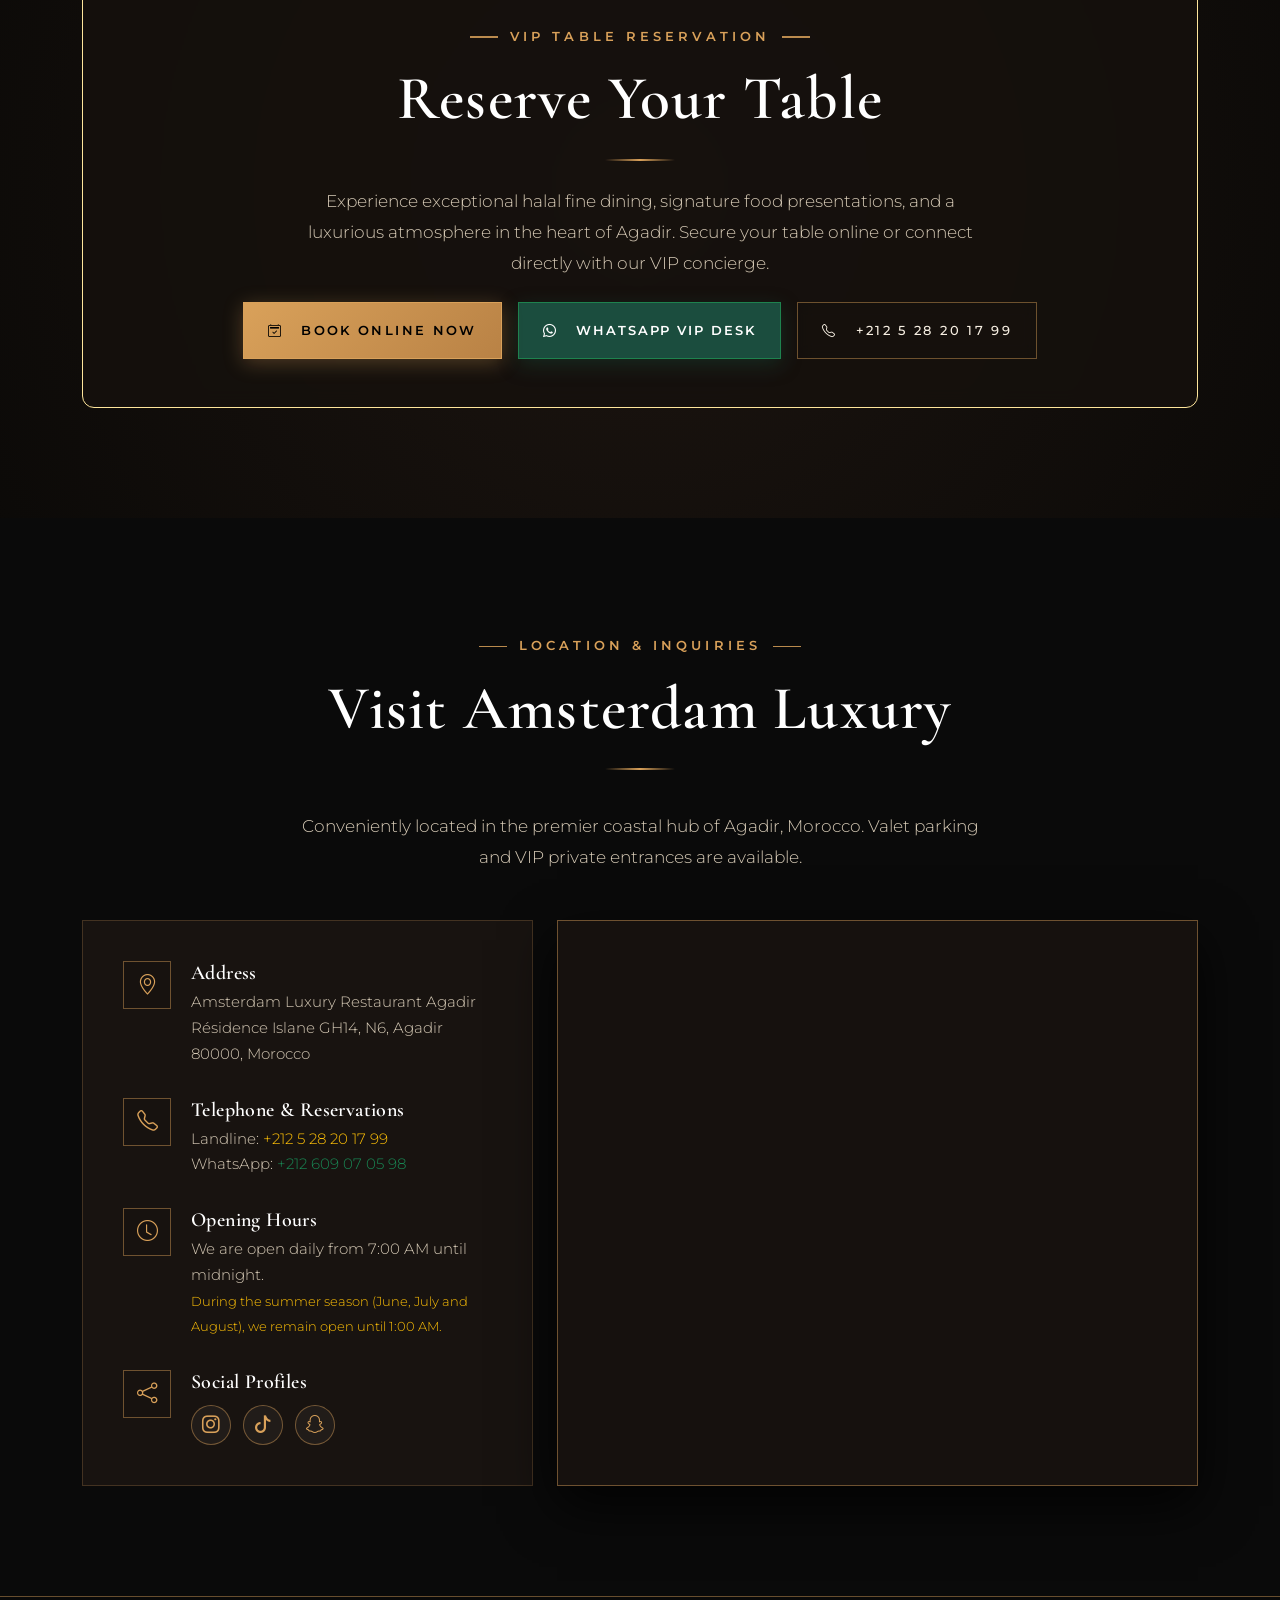
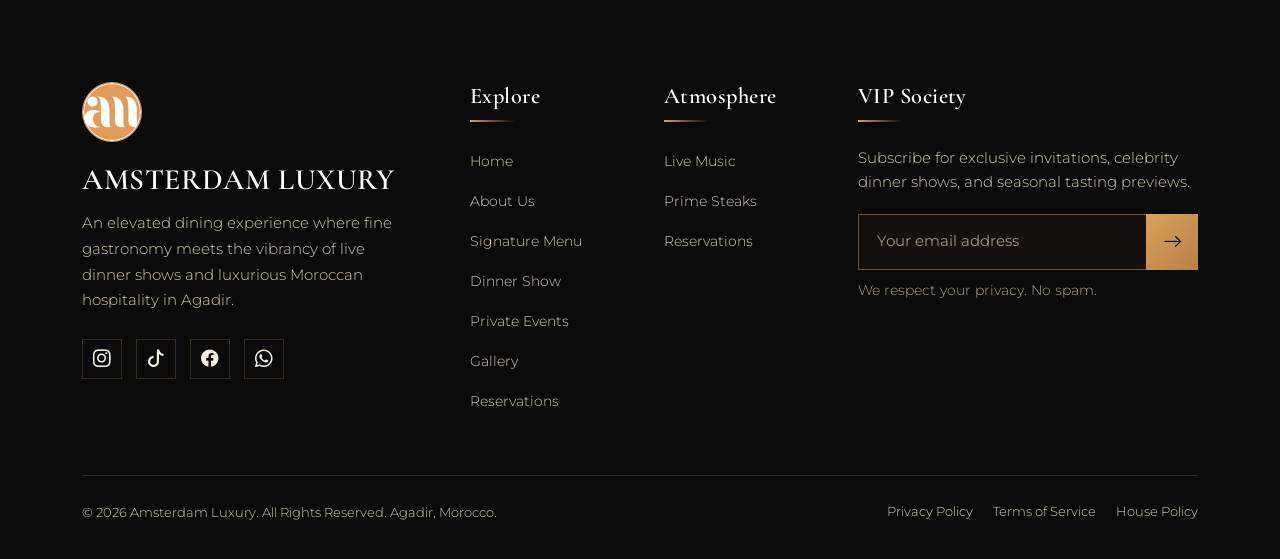
==== commit 87328405: "New Menus added Successfully" ====
--- a/index.html
+++ b/index.html
@@ -453,7 +453,8 @@
                 <!-- Category Tabs -->
                 <div class="menu_tabs_wrapper mt-5" data-aos="fade-up" data-aos-delay="100">
                     <button class="menu_tab_btn active" data-category="all">All Dishes</button>
-                    <button class="menu_tab_btn" data-category="seasonal"><i class="bi bi-stars text-warning me-1"></i> New Seasonal 2026</button>
+                    <button class="menu_tab_btn" data-category="seasonal"><i class="bi bi-stars text-warning me-1"></i>
+                        New Seasonal 2026</button>
                     <button class="menu_tab_btn" data-category="starters">Starters</button>
                     <button class="menu_tab_btn" data-category="mains">Main Courses</button>
                     <button class="menu_tab_btn" data-category="burgers">Burgers</button>
@@ -464,185 +465,387 @@
                 <!-- Menu Items Grid -->
                 <div class="row" id="menu_items_container">
 
+                    <!-- Latest Seasonal Dish: Taco Beef Premium Quality -->
+                    <div class="col-lg-4 col-md-6 col-12 mb-4 menu_item_col" data-category="seasonal mains starters"
+                        data-aos="fade-up">
+                        <div class="menu_card menu_card_latest">
+                            <div class="menu_img_box">
+                                <img src="./assets/imgs/seasonal_menus/Taco_beef_premium_quality.jpg"
+                                    alt="Taco Beef Premium Quality - Amsterdam Luxury Agadir" class="menu_card_img"
+                                    loading="lazy">
+                                <span class="menu_category_tag menu_category_tag_latest"><i class="bi bi-stars"></i>
+                                    Latest 2026</span>
+                            </div>
+                            <div class="menu_content_box">
+                                <div class="menu_header_row">
+                                    <h3 class="menu_item_title">Taco Beef Premium Quality</h3>
+                                    <span class="menu_item_badge_tag menu_item_badge_tag_latest">Royal Butcher</span>
+                                </div>
+                                <p class="menu_item_desc">Charred prime beef medallions glazed in rich savory jus, nestled in crisp artisan taco shells with garden chives and house dipping broth.</p>
+                                <div class="menu_item_footer">
+                                    <span class="menu_item_badge"><i class="bi bi-stars text-warning"></i>
+                                        Butcher Special</span>
+                                    <a href="reservation.html" class="menu_order_btn">Reserve Table <i
+                                            class="bi bi-arrow-right"></i></a>
+                                </div>
+                            </div>
+                        </div>
+                    </div>
+
+                    <!-- Latest Seasonal Dish: Chicken Wings -->
+                    <div class="col-lg-4 col-md-6 col-12 mb-4 menu_item_col" data-category="seasonal starters"
+                        data-aos="fade-up" data-aos-delay="40">
+                        <div class="menu_card menu_card_latest">
+                            <div class="menu_img_box">
+                                <img src="./assets/imgs/seasonal_menus/Chiken_wings.jpg"
+                                    alt="Chicken Wings - Amsterdam Luxury Agadir" class="menu_card_img"
+                                    loading="lazy">
+                                <span class="menu_category_tag menu_category_tag_latest"><i class="bi bi-stars"></i>
+                                    Latest 2026</span>
+                            </div>
+                            <div class="menu_content_box">
+                                <div class="menu_header_row">
+                                    <h3 class="menu_item_title">Chicken Wings</h3>
+                                    <span class="menu_item_badge_tag menu_item_badge_tag_latest">Crispy Gourmet</span>
+                                </div>
+                                <p class="menu_item_desc">Golden crumbed crispy chicken wings served over tender field greens, accompanied by artisanal sweet chili dipping sauce and garden chives.</p>
+                                <div class="menu_item_footer">
+                                    <span class="menu_item_badge"><i class="bi bi-patch-check-fill text-warning"></i>
+                                        Chef Special</span>
+                                    <a href="reservation.html" class="menu_order_btn">Reserve Table <i
+                                            class="bi bi-arrow-right"></i></a>
+                                </div>
+                            </div>
+                        </div>
+                    </div>
+
+                    <!-- Latest Seasonal Dish: Chili Cheese -->
+                    <div class="col-lg-4 col-md-6 col-12 mb-4 menu_item_col" data-category="seasonal starters"
+                        data-aos="fade-up" data-aos-delay="40">
+                        <div class="menu_card menu_card_latest">
+                            <div class="menu_img_box">
+                                <img src="./assets/imgs/seasonal_menus/Chili_cheese.jpg"
+                                    alt="Chili Cheese - Amsterdam Luxury Agadir" class="menu_card_img"
+                                    loading="lazy">
+                                <span class="menu_category_tag menu_category_tag_latest"><i class="bi bi-stars"></i>
+                                    Latest 2026</span>
+                            </div>
+                            <div class="menu_content_box">
+                                <div class="menu_header_row">
+                                    <h3 class="menu_item_title">Chili Cheese</h3>
+                                    <span class="menu_item_badge_tag menu_item_badge_tag_latest">Melted Fondue</span>
+                                </div>
+                                <p class="menu_item_desc">Crispy golden fried chili cheese croquettes with a molten spiced cheddar center, served in a rustic tin with zesty red pepper relish.</p>
+                                <div class="menu_item_footer">
+                                    <span class="menu_item_badge"><i class="bi bi-patch-check-fill text-warning"></i>
+                                        Chef Favorite</span>
+                                    <a href="reservation.html" class="menu_order_btn">Reserve Table <i
+                                            class="bi bi-arrow-right"></i></a>
+                                </div>
+                            </div>
+                        </div>
+                    </div>
+
+                    <!-- Latest Seasonal Dish: Mac & Cheese -->
+                    <div class="col-lg-4 col-md-6 col-12 mb-4 menu_item_col" data-category="seasonal mains starters"
+                        data-aos="fade-up" data-aos-delay="80">
+                        <div class="menu_card menu_card_latest">
+                            <div class="menu_img_box">
+                                <img src="./assets/imgs/seasonal_menus/Mac_and_cheese.jpg"
+                                    alt="Mac & Cheese - Amsterdam Luxury Agadir" class="menu_card_img"
+                                    loading="lazy">
+                                <span class="menu_category_tag menu_category_tag_latest"><i class="bi bi-stars"></i>
+                                    Latest 2026</span>
+                            </div>
+                            <div class="menu_content_box">
+                                <div class="menu_header_row">
+                                    <h3 class="menu_item_title">Mac & Cheese</h3>
+                                    <span class="menu_item_badge_tag menu_item_badge_tag_latest">Gratin Royale</span>
+                                </div>
+                                <p class="menu_item_desc">Oven-baked artisan macaroni coated in a rich multi-cheese fondue with a golden bubbling crust, infused with fresh rosemary essence.</p>
+                                <div class="menu_item_footer">
+                                    <span class="menu_item_badge"><i class="bi bi-patch-check-fill text-warning"></i>
+                                        House Classic</span>
+                                    <a href="reservation.html" class="menu_order_btn">Reserve Table <i
+                                            class="bi bi-arrow-right"></i></a>
+                                </div>
+                            </div>
+                        </div>
+                    </div>
+
+                    <!-- Latest Seasonal Dish: Pilpil Shrimps -->
+                    <div class="col-lg-4 col-md-6 col-12 mb-4 menu_item_col" data-category="seasonal starters mains"
+                        data-aos="fade-up" data-aos-delay="120">
+                        <div class="menu_card menu_card_latest">
+                            <div class="menu_img_box">
+                                <img src="./assets/imgs/seasonal_menus/Pilpil_shrimps.jpg"
+                                    alt="Pilpil Shrimps - Amsterdam Luxury Agadir" class="menu_card_img"
+                                    loading="lazy">
+                                <span class="menu_category_tag menu_category_tag_latest"><i class="bi bi-stars"></i>
+                                    Latest 2026</span>
+                            </div>
+                            <div class="menu_content_box">
+                                <div class="menu_header_row">
+                                    <h3 class="menu_item_title">Pilpil Shrimps</h3>
+                                    <span class="menu_item_badge_tag menu_item_badge_tag_latest">Sizzling Atlantic</span>
+                                </div>
+                                <p class="menu_item_desc">Succulent Atlantic prawns sizzled in a vibrant garlic, chili, and vine cherry tomato reduction, garnished with lime wheels and fresh cilantro.</p>
+                                <div class="menu_item_footer">
+                                    <span class="menu_item_badge"><i class="bi bi-patch-check-fill text-warning"></i>
+                                        Seafood Special</span>
+                                    <a href="reservation.html" class="menu_order_btn">Reserve Table <i
+                                            class="bi bi-arrow-right"></i></a>
+                                </div>
+                            </div>
+                        </div>
+                    </div>
+
+                    <!-- Latest Seasonal Dish: Potato Cheese Croquettes -->
+                    <div class="col-lg-4 col-md-6 col-12 mb-4 menu_item_col" data-category="seasonal starters"
+                        data-aos="fade-up" data-aos-delay="160">
+                        <div class="menu_card menu_card_latest">
+                            <div class="menu_img_box">
+                                <img src="./assets/imgs/seasonal_menus/Potato_cheese_croquettes.jpg"
+                                    alt="Potato Cheese Croquettes - Amsterdam Luxury Agadir" class="menu_card_img"
+                                    loading="lazy">
+                                <span class="menu_category_tag menu_category_tag_latest"><i class="bi bi-stars"></i>
+                                    Latest 2026</span>
+                            </div>
+                            <div class="menu_content_box">
+                                <div class="menu_header_row">
+                                    <h3 class="menu_item_title">Potato Cheese Croquettes</h3>
+                                    <span class="menu_item_badge_tag menu_item_badge_tag_latest">Golden Artisan</span>
+                                </div>
+                                <p class="menu_item_desc">Delicate spherical potato croquettes with a molten cheese interior, crisp-fried and plated on an artisan dish with garlic aioli and sorrel.</p>
+                                <div class="menu_item_footer">
+                                    <span class="menu_item_badge"><i class="bi bi-patch-check-fill text-warning"></i>
+                                        Chef Special</span>
+                                    <a href="reservation.html" class="menu_order_btn">Reserve Table <i
+                                            class="bi bi-arrow-right"></i></a>
+                                </div>
+                            </div>
+                        </div>
+                    </div>
+
+                    <!-- Latest Seasonal Dish: Provencal Shrimps -->
+                    <div class="col-lg-4 col-md-6 col-12 mb-4 menu_item_col" data-category="seasonal starters mains"
+                        data-aos="fade-up" data-aos-delay="200">
+                        <div class="menu_card menu_card_latest">
+                            <div class="menu_img_box">
+                                <img src="./assets/imgs/seasonal_menus/Provencal_shrimps.jpg"
+                                    alt="Provencal Shrimps - Amsterdam Luxury Agadir" class="menu_card_img"
+                                    loading="lazy">
+                                <span class="menu_category_tag menu_category_tag_latest"><i class="bi bi-stars"></i>
+                                    Latest 2026</span>
+                            </div>
+                            <div class="menu_content_box">
+                                <div class="menu_header_row">
+                                    <h3 class="menu_item_title">Provencal Shrimps</h3>
+                                    <span class="menu_item_badge_tag menu_item_badge_tag_latest">Mediterranean Catch</span>
+                                </div>
+                                <p class="menu_item_desc">Tender Atlantic shrimps stewed in an aromatic Provençal tomato broth with julienne carrots, sweet leeks, lime, and garden chives.</p>
+                                <div class="menu_item_footer">
+                                    <span class="menu_item_badge"><i class="bi bi-patch-check-fill text-warning"></i>
+                                        Atlantic Catch</span>
+                                    <a href="reservation.html" class="menu_order_btn">Reserve Table <i
+                                            class="bi bi-arrow-right"></i></a>
+                                </div>
+                            </div>
+                        </div>
+                    </div>
+
                     <!-- Latest Seasonal Dish: Crispy Calamari Fritti -->
-                    <div class="col-lg-4 col-md-6 col-12 mb-4 menu_item_col" data-category="seasonal starters" data-aos="fade-up">
+                    <div class="col-lg-4 col-md-6 col-12 mb-4 menu_item_col" data-category="seasonal starters"
+                        data-aos="fade-up">
                         <div class="menu_card menu_card_latest">
                             <div class="menu_img_box">
-                                <img src="./assets/imgs/seasonal_menus/Fried%20calamari.jpeg"
+                                <img src="./assets/imgs/seasonal_menus/Fried calamari.jpg"
                                     alt="Crispy Golden Calamari Fritti - Amsterdam Luxury Agadir" class="menu_card_img"
                                     loading="lazy">
-                                <span class="menu_category_tag menu_category_tag_latest"><i class="bi bi-stars"></i> Latest 2026</span>
+                                <span class="menu_category_tag menu_category_tag_latest"><i class="bi bi-stars"></i>
+                                    Latest 2026</span>
                             </div>
                             <div class="menu_content_box">
                                 <div class="menu_header_row">
                                     <h3 class="menu_item_title">Crispy Calamari Fritti</h3>
                                     <span class="menu_item_badge_tag menu_item_badge_tag_latest">Atlantic Catch</span>
                                 </div>
-                                <p class="menu_item_desc">Crispy golden Atlantic calamari rings and baby squid, dusted in seasoned flour, served over tender greens with house herb remoulade and fresh lime.</p>
-                                <div class="menu_item_footer">
-                                    <span class="menu_item_badge"><i class="bi bi-patch-check-fill text-warning"></i> Chef Special</span>
-                                    <a href="reservation.html" class="menu_order_btn">Reserve Table <i class="bi bi-arrow-right"></i></a>
-                                </div>
-                            </div>
-                        </div>
-                    </div>
-
-                    <!-- Latest Seasonal Dish: Amsterdam Bomb Meatball -->
-                    <div class="col-lg-4 col-md-6 col-12 mb-4 menu_item_col" data-category="seasonal mains starters" data-aos="fade-up" data-aos-delay="40">
-                        <div class="menu_card menu_card_latest">
-                            <div class="menu_img_box">
-                                <img src="./assets/imgs/seasonal_menus/Bomb%20meat%20ball.jpeg"
-                                    alt="Amsterdam Bomb Meatball Royale - Amsterdam Luxury Agadir" class="menu_card_img"
-                                    loading="lazy">
-                                <span class="menu_category_tag menu_category_tag_latest"><i class="bi bi-stars"></i> Latest 2026</span>
-                            </div>
-                            <div class="menu_content_box">
-                                <div class="menu_header_row">
-                                    <h3 class="menu_item_title">Amsterdam Bomb Meatball</h3>
-                                    <span class="menu_item_badge_tag menu_item_badge_tag_latest">Royal Butcher</span>
-                                </div>
-                                <p class="menu_item_desc">Prime seasoned beef meatball resting on a bed of spiced pomodoro ragout reduction, crowned with a golden fried egg, cracked pepper, and garden microgreens.</p>
-                                <div class="menu_item_footer">
-                                    <span class="menu_item_badge"><i class="bi bi-stars text-warning"></i> Butcher Special</span>
-                                    <a href="reservation.html" class="menu_order_btn">Reserve Table <i class="bi bi-arrow-right"></i></a>
-                                </div>
-                            </div>
-                        </div>
-                    </div>
+                                <p class="menu_item_desc">Crispy golden Atlantic calamari rings and baby squid, dusted
+                                    in seasoned flour, served over tender greens with house herb remoulade and fresh
+                                    lime.</p>
+                                <div class="menu_item_footer">
+                                    <span class="menu_item_badge"><i class="bi bi-patch-check-fill text-warning"></i>
+                                        Chef Special</span>
+                                    <a href="reservation.html" class="menu_order_btn">Reserve Table <i
+                                            class="bi bi-arrow-right"></i></a>
+                                </div>
+                            </div>
+                        </div>
+                    </div>
+
 
                     <!-- Latest Seasonal Dish 1 -->
-                    <div class="col-lg-4 col-md-6 col-12 mb-4 menu_item_col" data-category="seasonal starters" data-aos="fade-up">
+                    <div class="col-lg-4 col-md-6 col-12 mb-4 menu_item_col" data-category="seasonal starters"
+                        data-aos="fade-up">
                         <div class="menu_card menu_card_latest">
                             <div class="menu_img_box">
                                 <img src="./assets/imgs/seasonal_menus/NewMenu1.webp"
                                     alt="Tartar avocat / shrimps - Amsterdam Luxury Agadir" class="menu_card_img"
                                     loading="lazy">
-                                <span class="menu_category_tag menu_category_tag_latest"><i class="bi bi-stars"></i> Latest 2026</span>
+                                <span class="menu_category_tag menu_category_tag_latest"><i class="bi bi-stars"></i>
+                                    Latest 2026</span>
                             </div>
                             <div class="menu_content_box">
                                 <div class="menu_header_row">
                                     <h3 class="menu_item_title">Tartar avocat / shrimps</h3>
                                     <span class="menu_item_badge_tag menu_item_badge_tag_latest">Royal Starter</span>
                                 </div>
-                                <p class="menu_item_desc">Fresh avocado tartar delicately layered with tender Atlantic shrimps, mountain microgreens, garden frisée, and citrus herb vinaigrette.</p>
-                                <div class="menu_item_footer">
-                                    <span class="menu_item_badge"><i class="bi bi-patch-check-fill text-warning"></i> Chef Seasonal</span>
-                                    <a href="reservation.html" class="menu_order_btn">Reserve Table <i class="bi bi-arrow-right"></i></a>
+                                <p class="menu_item_desc">Fresh avocado tartar delicately layered with tender Atlantic
+                                    shrimps, mountain microgreens, garden frisée, and citrus herb vinaigrette.</p>
+                                <div class="menu_item_footer">
+                                    <span class="menu_item_badge"><i class="bi bi-patch-check-fill text-warning"></i>
+                                        Chef Seasonal</span>
+                                    <a href="reservation.html" class="menu_order_btn">Reserve Table <i
+                                            class="bi bi-arrow-right"></i></a>
                                 </div>
                             </div>
                         </div>
                     </div>
 
                     <!-- Latest Seasonal Dish 2 -->
-                    <div class="col-lg-4 col-md-6 col-12 mb-4 menu_item_col" data-category="seasonal starters mains" data-aos="fade-up" data-aos-delay="50">
+                    <div class="col-lg-4 col-md-6 col-12 mb-4 menu_item_col" data-category="seasonal starters mains"
+                        data-aos="fade-up" data-aos-delay="50">
                         <div class="menu_card menu_card_latest">
                             <div class="menu_img_box">
                                 <img src="./assets/imgs/seasonal_menus/NewMenu2.webp"
-                                    alt="Tide octopus - Amsterdam Luxury Agadir" class="menu_card_img"
-                                    loading="lazy">
-                                <span class="menu_category_tag menu_category_tag_latest"><i class="bi bi-stars"></i> Latest 2026</span>
+                                    alt="Tide octopus - Amsterdam Luxury Agadir" class="menu_card_img" loading="lazy">
+                                <span class="menu_category_tag menu_category_tag_latest"><i class="bi bi-stars"></i>
+                                    Latest 2026</span>
                             </div>
                             <div class="menu_content_box">
                                 <div class="menu_header_row">
                                     <h3 class="menu_item_title">Tide octopus</h3>
                                     <span class="menu_item_badge_tag menu_item_badge_tag_latest">Atlantic Catch</span>
                                 </div>
-                                <p class="menu_item_desc">Tender flame-charred octopus tentacle resting on confit fingerling potatoes, radish microgreens, garden herbs, and pimentón-infused chimichurri.</p>
-                                <div class="menu_item_footer">
-                                    <span class="menu_item_badge"><i class="bi bi-patch-check-fill text-warning"></i> Chef Signature</span>
-                                    <a href="reservation.html" class="menu_order_btn">Reserve Table <i class="bi bi-arrow-right"></i></a>
+                                <p class="menu_item_desc">Tender flame-charred octopus tentacle resting on confit
+                                    fingerling potatoes, radish microgreens, garden herbs, and pimentón-infused
+                                    chimichurri.</p>
+                                <div class="menu_item_footer">
+                                    <span class="menu_item_badge"><i class="bi bi-patch-check-fill text-warning"></i>
+                                        Chef Signature</span>
+                                    <a href="reservation.html" class="menu_order_btn">Reserve Table <i
+                                            class="bi bi-arrow-right"></i></a>
                                 </div>
                             </div>
                         </div>
                     </div>
 
                     <!-- Latest Seasonal Dish 3 -->
-                    <div class="col-lg-4 col-md-6 col-12 mb-4 menu_item_col" data-category="seasonal starters" data-aos="fade-up" data-aos-delay="100">
+                    <div class="col-lg-4 col-md-6 col-12 mb-4 menu_item_col" data-category="seasonal starters"
+                        data-aos="fade-up" data-aos-delay="100">
                         <div class="menu_card menu_card_latest">
                             <div class="menu_img_box">
                                 <img src="./assets/imgs/seasonal_menus/NewMenu3.webp"
-                                    alt="Seafood salade - Amsterdam Luxury Agadir" class="menu_card_img"
-                                    loading="lazy">
-                                <span class="menu_category_tag menu_category_tag_latest"><i class="bi bi-stars"></i> Latest 2026</span>
+                                    alt="Seafood salade - Amsterdam Luxury Agadir" class="menu_card_img" loading="lazy">
+                                <span class="menu_category_tag menu_category_tag_latest"><i class="bi bi-stars"></i>
+                                    Latest 2026</span>
                             </div>
                             <div class="menu_content_box">
                                 <div class="menu_header_row">
                                     <h3 class="menu_item_title">Seafood salade</h3>
                                     <span class="menu_item_badge_tag menu_item_badge_tag_latest">Fresh Harvest</span>
                                 </div>
-                                <p class="menu_item_desc">Sautéed Atlantic prawns, tender charred calamari, ripe Hass avocado fans, heirloom cherry tomatoes, and aromatic sweet basil pesto reduction.</p>
-                                <div class="menu_item_footer">
-                                    <span class="menu_item_badge"><i class="bi bi-patch-check-fill text-warning"></i> Seasonal Special</span>
-                                    <a href="reservation.html" class="menu_order_btn">Reserve Table <i class="bi bi-arrow-right"></i></a>
+                                <p class="menu_item_desc">Sautéed Atlantic prawns, tender charred calamari, ripe Hass
+                                    avocado fans, heirloom cherry tomatoes, and aromatic sweet basil pesto reduction.
+                                </p>
+                                <div class="menu_item_footer">
+                                    <span class="menu_item_badge"><i class="bi bi-patch-check-fill text-warning"></i>
+                                        Seasonal Special</span>
+                                    <a href="reservation.html" class="menu_order_btn">Reserve Table <i
+                                            class="bi bi-arrow-right"></i></a>
                                 </div>
                             </div>
                         </div>
                     </div>
 
                     <!-- Latest Seasonal Dish 4 -->
-                    <div class="col-lg-4 col-md-6 col-12 mb-4 menu_item_col" data-category="seasonal starters" data-aos="fade-up" data-aos-delay="150">
+                    <div class="col-lg-4 col-md-6 col-12 mb-4 menu_item_col" data-category="seasonal starters"
+                        data-aos="fade-up" data-aos-delay="150">
                         <div class="menu_card menu_card_latest">
                             <div class="menu_img_box">
                                 <img src="./assets/imgs/seasonal_menus/NewMenu4.webp"
-                                    alt="Burrata - Amsterdam Luxury Agadir" class="menu_card_img"
-                                    loading="lazy">
-                                <span class="menu_category_tag menu_category_tag_latest"><i class="bi bi-stars"></i> Latest 2026</span>
+                                    alt="Burrata - Amsterdam Luxury Agadir" class="menu_card_img" loading="lazy">
+                                <span class="menu_category_tag menu_category_tag_latest"><i class="bi bi-stars"></i>
+                                    Latest 2026</span>
                             </div>
                             <div class="menu_content_box">
                                 <div class="menu_header_row">
                                     <h3 class="menu_item_title">Burrata</h3>
                                     <span class="menu_item_badge_tag menu_item_badge_tag_latest">Artisan Grille</span>
                                 </div>
-                                <p class="menu_item_desc">Creamy artisan Burrata cheese presented with fresh avocado petals, ripe cherry vine tomatoes, and garden sorrel tossed in a house citrus emulsion.</p>
-                                <div class="menu_item_footer">
-                                    <span class="menu_item_badge"><i class="bi bi-patch-check-fill text-warning"></i> Bistro Selection</span>
-                                    <a href="reservation.html" class="menu_order_btn">Reserve Table <i class="bi bi-arrow-right"></i></a>
+                                <p class="menu_item_desc">Creamy artisan Burrata cheese presented with fresh avocado
+                                    petals, ripe cherry vine tomatoes, and garden sorrel tossed in a house citrus
+                                    emulsion.</p>
+                                <div class="menu_item_footer">
+                                    <span class="menu_item_badge"><i class="bi bi-patch-check-fill text-warning"></i>
+                                        Bistro Selection</span>
+                                    <a href="reservation.html" class="menu_order_btn">Reserve Table <i
+                                            class="bi bi-arrow-right"></i></a>
                                 </div>
                             </div>
                         </div>
                     </div>
 
                     <!-- Latest Seasonal Dish 5 -->
-                    <div class="col-lg-4 col-md-6 col-12 mb-4 menu_item_col" data-category="seasonal starters mains" data-aos="fade-up" data-aos-delay="200">
+                    <div class="col-lg-4 col-md-6 col-12 mb-4 menu_item_col" data-category="seasonal starters mains"
+                        data-aos="fade-up" data-aos-delay="200">
                         <div class="menu_card menu_card_latest">
                             <div class="menu_img_box">
                                 <img src="./assets/imgs/seasonal_menus/NewMenu5.webp"
-                                    alt="Exotic salad - Amsterdam Luxury Agadir" class="menu_card_img"
-                                    loading="lazy">
-                                <span class="menu_category_tag menu_category_tag_latest"><i class="bi bi-stars"></i> Latest 2026</span>
+                                    alt="Exotic salad - Amsterdam Luxury Agadir" class="menu_card_img" loading="lazy">
+                                <span class="menu_category_tag menu_category_tag_latest"><i class="bi bi-stars"></i>
+                                    Latest 2026</span>
                             </div>
                             <div class="menu_content_box">
                                 <div class="menu_header_row">
                                     <h3 class="menu_item_title">Exotic salad</h3>
                                     <span class="menu_item_badge_tag menu_item_badge_tag_latest">Organic Gourmet</span>
                                 </div>
-                                <p class="menu_item_desc">Grilled tender chicken breast, sweet Agadir mango slices, fresh wild blackberries and raspberries, sorrel, and seasonal garden greens with citrus vinaigrette.</p>
-                                <div class="menu_item_footer">
-                                    <span class="menu_item_badge"><i class="bi bi-patch-check-fill text-warning"></i> Summer Special</span>
-                                    <a href="reservation.html" class="menu_order_btn">Reserve Table <i class="bi bi-arrow-right"></i></a>
+                                <p class="menu_item_desc">Grilled tender chicken breast, sweet Agadir mango slices,
+                                    fresh wild blackberries and raspberries, sorrel, and seasonal garden greens with
+                                    citrus vinaigrette.</p>
+                                <div class="menu_item_footer">
+                                    <span class="menu_item_badge"><i class="bi bi-patch-check-fill text-warning"></i>
+                                        Summer Special</span>
+                                    <a href="reservation.html" class="menu_order_btn">Reserve Table <i
+                                            class="bi bi-arrow-right"></i></a>
                                 </div>
                             </div>
                         </div>
                     </div>
 
                     <!-- Latest Seasonal Dish 6 -->
-                    <div class="col-lg-4 col-md-6 col-12 mb-4 menu_item_col" data-category="seasonal starters" data-aos="fade-up" data-aos-delay="250">
+                    <div class="col-lg-4 col-md-6 col-12 mb-4 menu_item_col" data-category="seasonal starters"
+                        data-aos="fade-up" data-aos-delay="250">
                         <div class="menu_card menu_card_latest">
                             <div class="menu_img_box">
                                 <img src="./assets/imgs/seasonal_menus/NewMenu6.webp"
-                                    alt="Tuna salade - Amsterdam Luxury Agadir" class="menu_card_img"
-                                    loading="lazy">
-                                <span class="menu_category_tag menu_category_tag_latest"><i class="bi bi-stars"></i> Latest 2026</span>
+                                    alt="Tuna salade - Amsterdam Luxury Agadir" class="menu_card_img" loading="lazy">
+                                <span class="menu_category_tag menu_category_tag_latest"><i class="bi bi-stars"></i>
+                                    Latest 2026</span>
                             </div>
                             <div class="menu_content_box">
                                 <div class="menu_header_row">
                                     <h3 class="menu_item_title">Tuna salade</h3>
                                     <span class="menu_item_badge_tag menu_item_badge_tag_latest">Master Artistry</span>
                                 </div>
-                                <p class="menu_item_desc">Delicate ribbons of fresh tuna carpaccio ribbons, baby sorrel leaves, caper emulsion, and crowned with an artisan crisp rice tuile.</p>
-                                <div class="menu_item_footer">
-                                    <span class="menu_item_badge"><i class="bi bi-patch-check-fill text-warning"></i> Chef Masterwork</span>
-                                    <a href="reservation.html" class="menu_order_btn">Reserve Table <i class="bi bi-arrow-right"></i></a>
+                                <p class="menu_item_desc">Delicate ribbons of fresh tuna carpaccio ribbons, baby sorrel
+                                    leaves, caper emulsion, and crowned with an artisan crisp rice tuile.</p>
+                                <div class="menu_item_footer">
+                                    <span class="menu_item_badge"><i class="bi bi-patch-check-fill text-warning"></i>
+                                        Chef Masterwork</span>
+                                    <a href="reservation.html" class="menu_order_btn">Reserve Table <i
+                                            class="bi bi-arrow-right"></i></a>
                                 </div>
                             </div>
                         </div>
@@ -1066,8 +1269,8 @@
 
                     <!-- Square Item 4 -->
                     <div class="gallery_item" data-filter="atmosphere" data-aos="fade-up" data-aos-delay="180">
-                        <img src="./assets/imgs/media/Media4.jpeg"
-                            alt="Floating Illuminated Staircase with AM Emblem" class="gallery_img" loading="lazy">
+                        <img src="./assets/imgs/media/Media4.jpeg" alt="Floating Illuminated Staircase with AM Emblem"
+                            class="gallery_img" loading="lazy">
                         <div class="gallery_overlay">
                             <div class="gallery_zoom_icon"><i class="bi bi-arrows-fullscreen"></i></div>
                             <h4 class="gallery_caption_title">Cantilevered LED Staircase</h4>
@@ -1098,11 +1301,13 @@
                     </div>
 
                     <!-- Square Item 7 (Live Video) -->
-                    <div class="gallery_item position-relative" data-filter="atmosphere" data-video-src="./assets/imgs/media/Media_Video3.mp4" data-aos="fade-up" data-aos-delay="360">
+                    <div class="gallery_item position-relative" data-filter="atmosphere"
+                        data-video-src="./assets/imgs/media/Media_Video3.mp4" data-aos="fade-up" data-aos-delay="360">
                         <div class="video_badge_indicator">
                             <span class="video_pulse_dot"></span> Live
                         </div>
-                        <video class="gallery_img" autoplay loop muted playsinline poster="./assets/imgs/Restaurant/Restaurent_Asthetic3.webp">
+                        <video class="gallery_img" autoplay loop muted playsinline
+                            poster="./assets/imgs/Restaurant/Restaurent_Asthetic3.webp">
                             <source src="./assets/imgs/media/Media_Video3.mp4" type="video/mp4">
                         </video>
                         <div class="gallery_overlay">
@@ -1127,7 +1332,8 @@
                     <!-- Square Item 9 -->
                     <div class="gallery_item" data-filter="atmosphere" data-aos="fade-up" data-aos-delay="480">
                         <img src="./assets/imgs/New_Gallery1.webp"
-                            alt="I AM AMSTERDAM VIP Booth Salon with Glowing Signage" class="gallery_img" loading="lazy">
+                            alt="I AM AMSTERDAM VIP Booth Salon with Glowing Signage" class="gallery_img"
+                            loading="lazy">
                         <div class="gallery_overlay">
                             <div class="gallery_zoom_icon"><i class="bi bi-arrows-fullscreen"></i></div>
                             <h4 class="gallery_caption_title">“I AM AMSTERDAM” VIP Salon</h4>
@@ -1304,7 +1510,8 @@
                                     <h4 class="contact_item_title">Opening Hours</h4>
                                     <p class="contact_item_text">
                                         We are open daily from 7:00 AM until midnight.<br>
-                                        <span class="text-warning small">During the summer season (June, July and August), we remain open until 1:00 AM.</span>
+                                        <span class="text-warning small">During the summer season (June, July and
+                                            August), we remain open until 1:00 AM.</span>
                                     </p>
                                 </div>
                             </div>
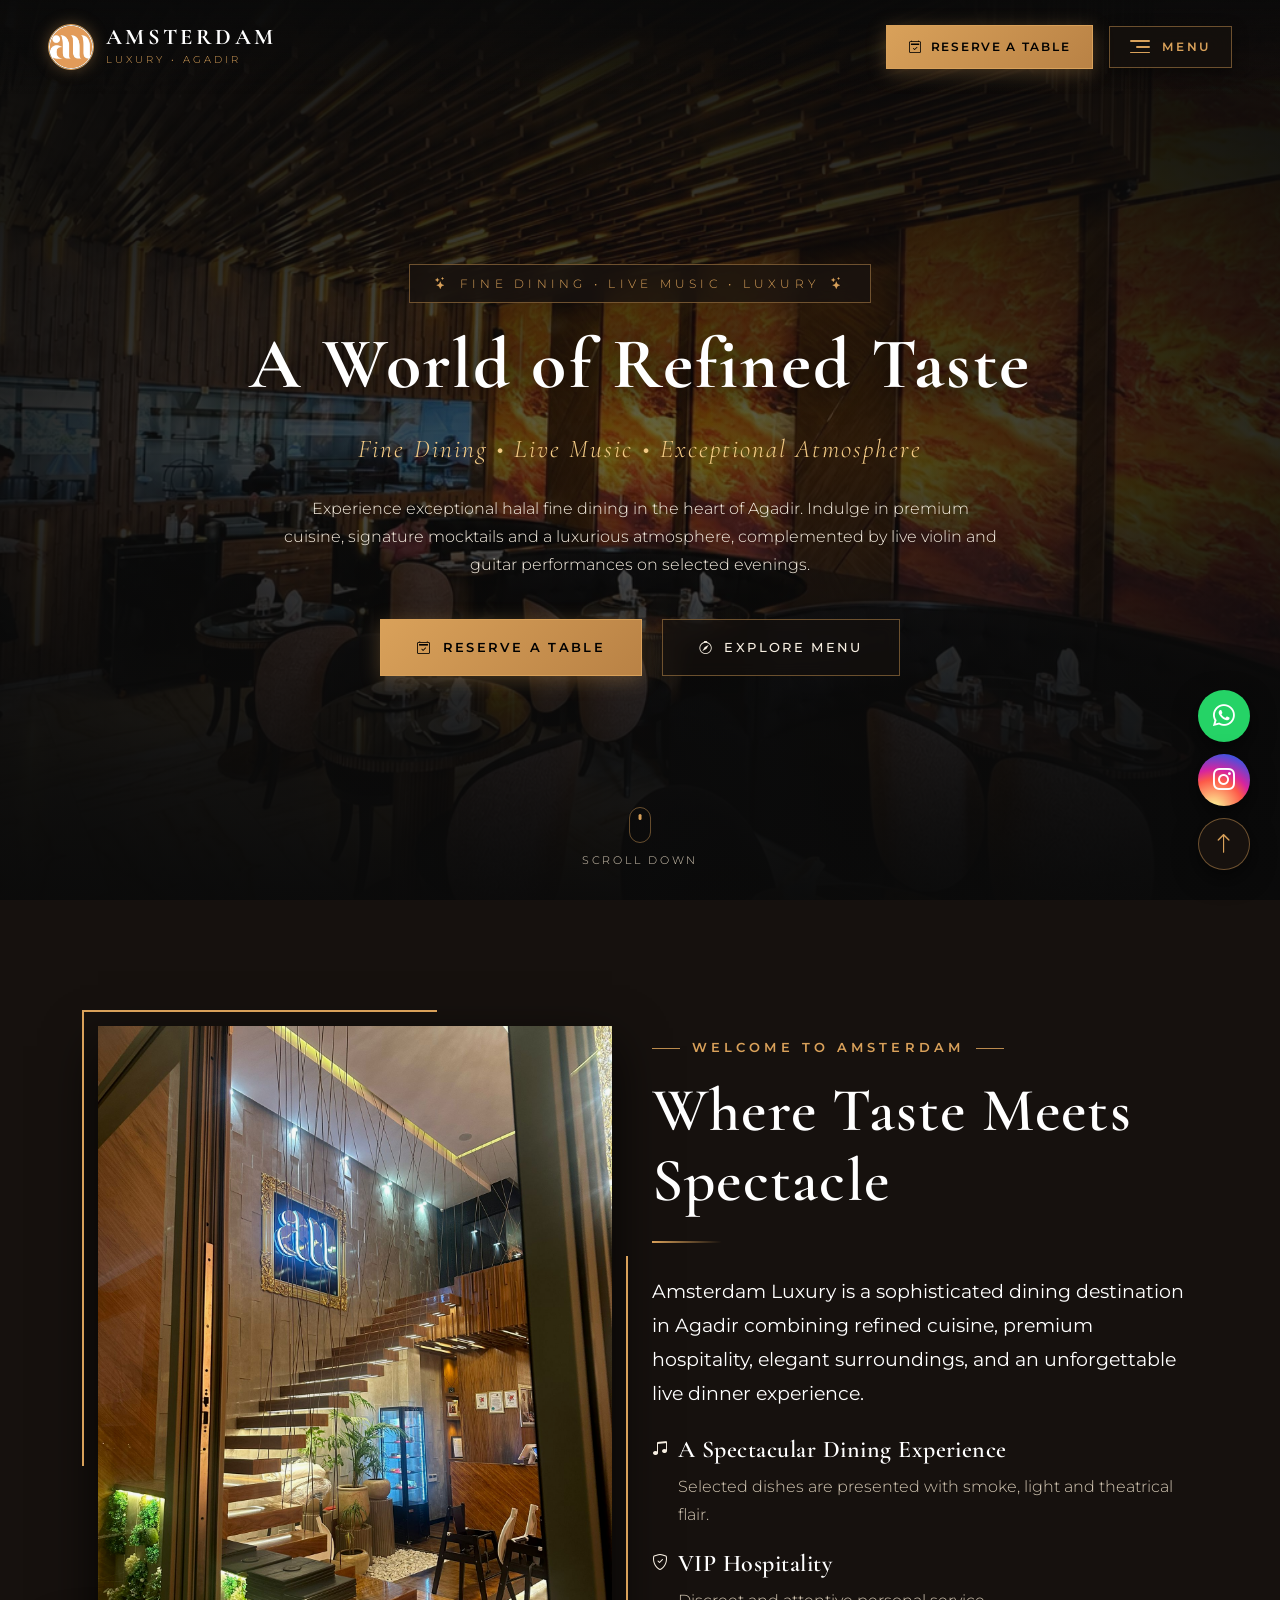
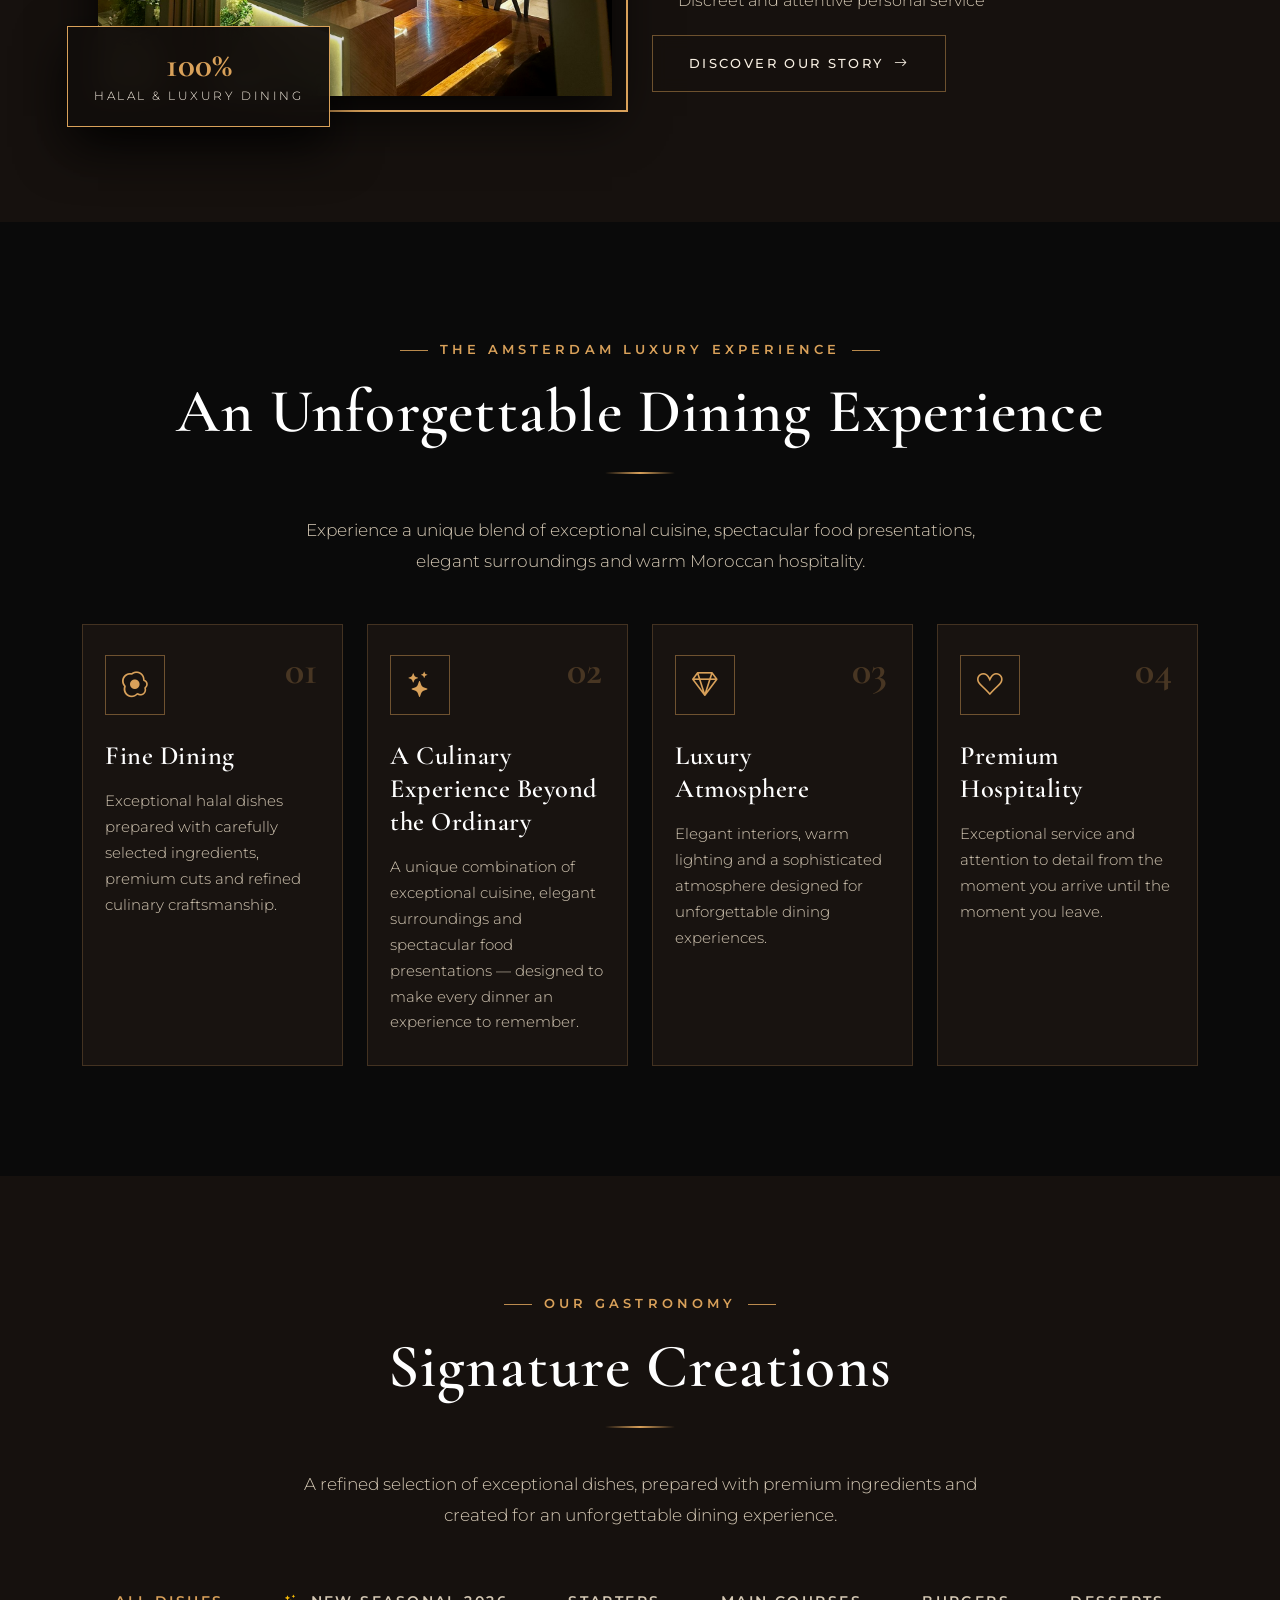
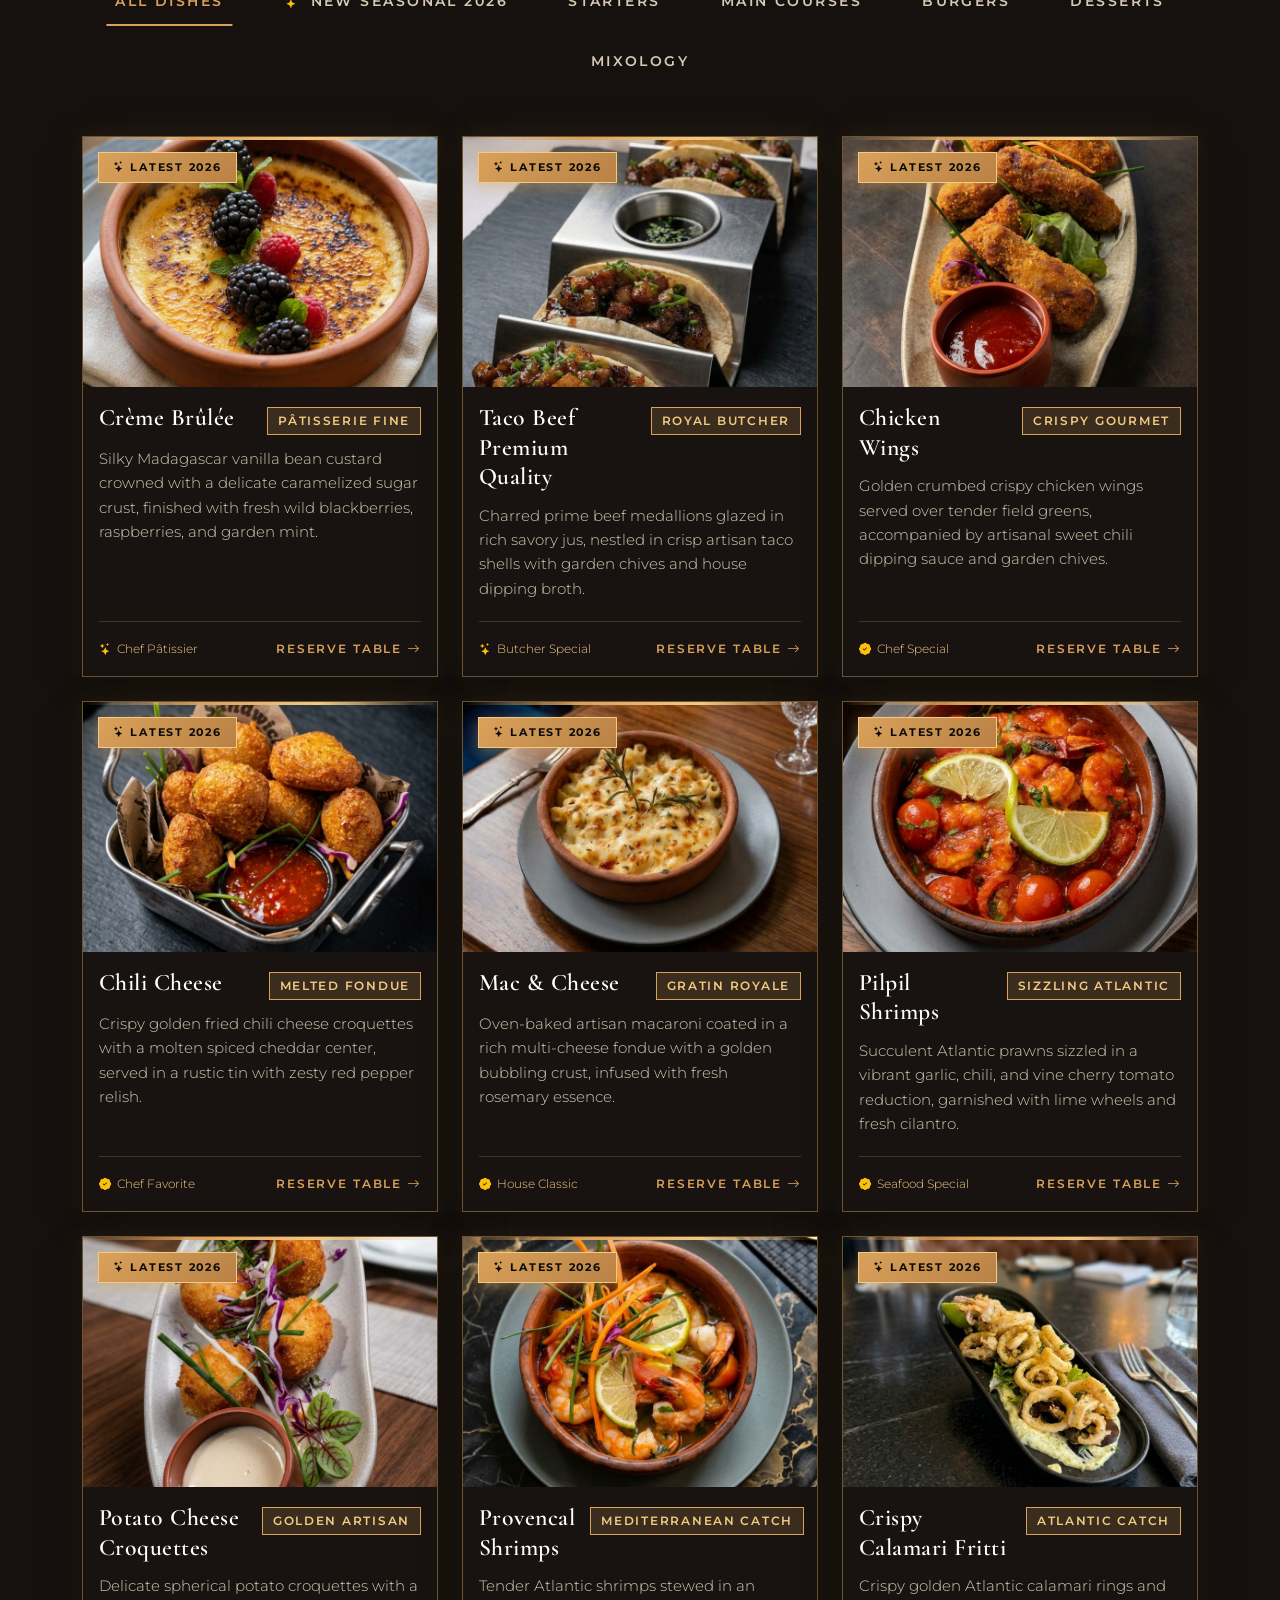
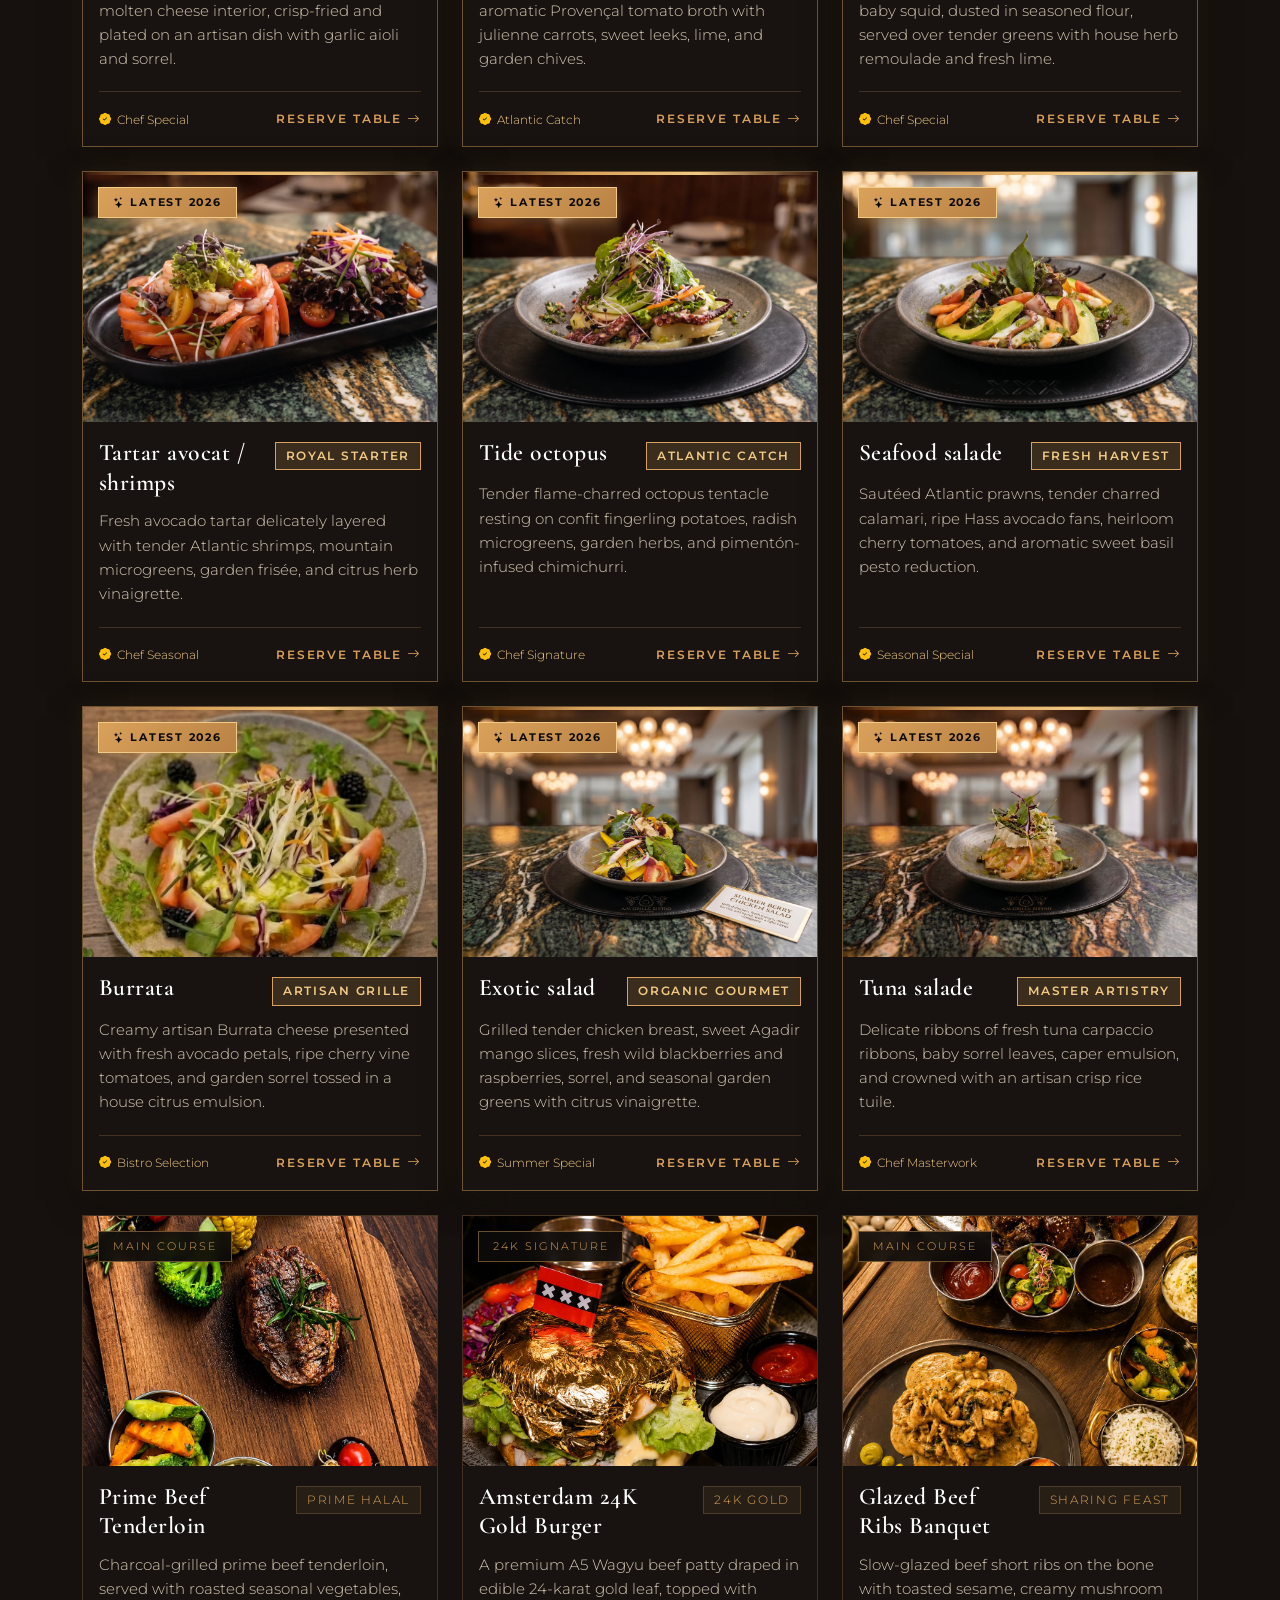
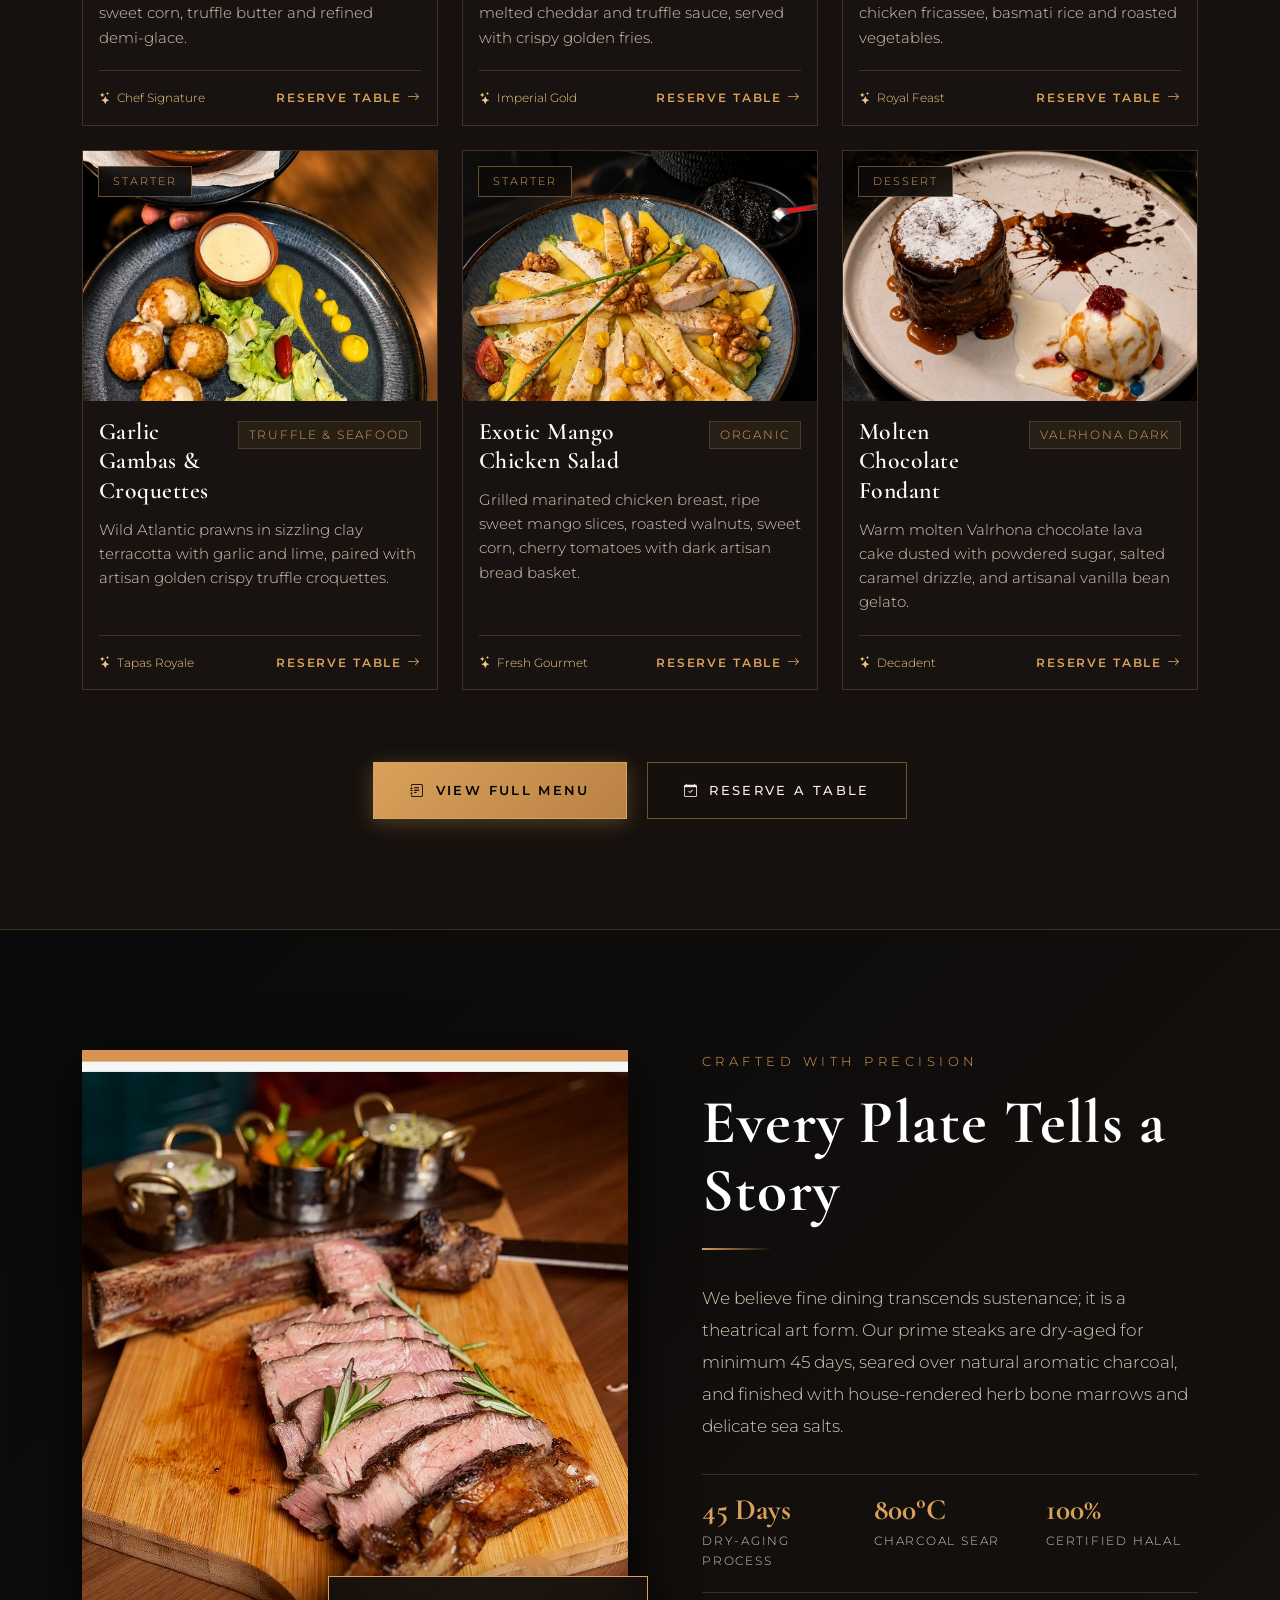
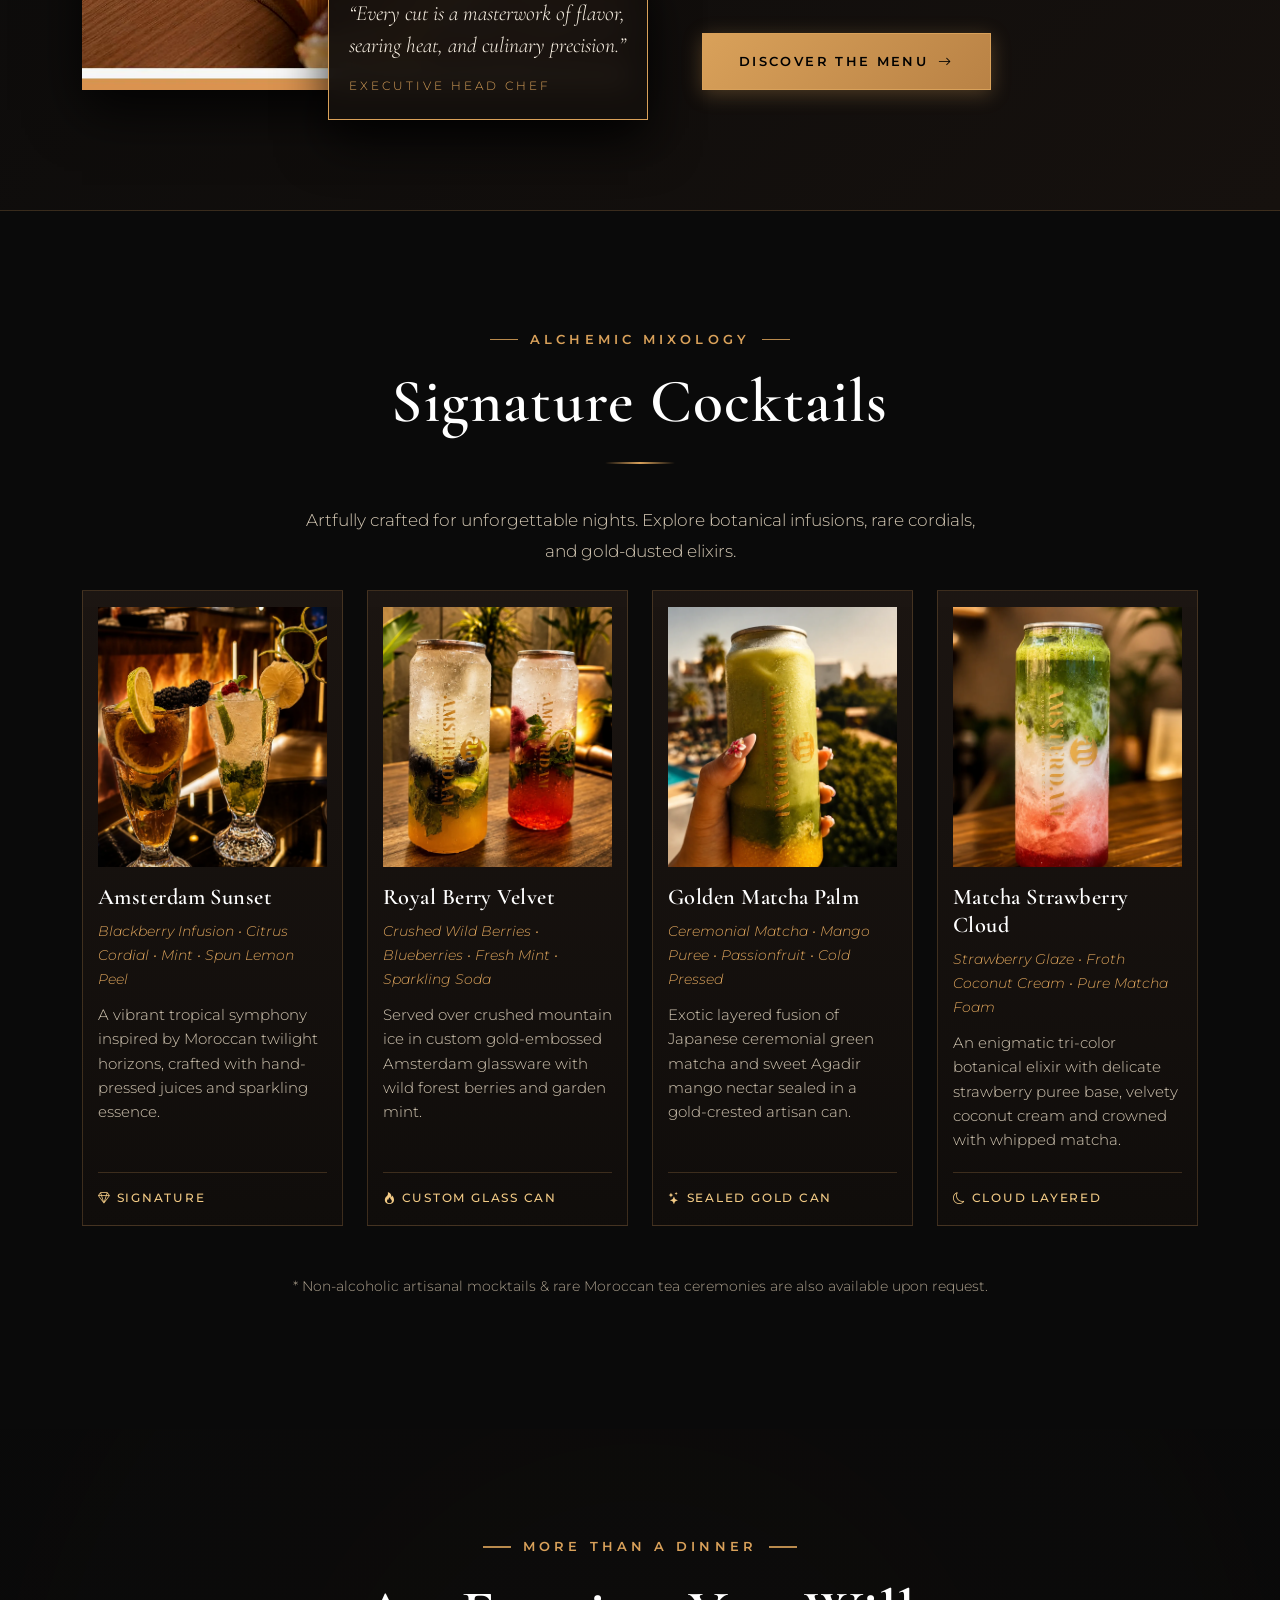
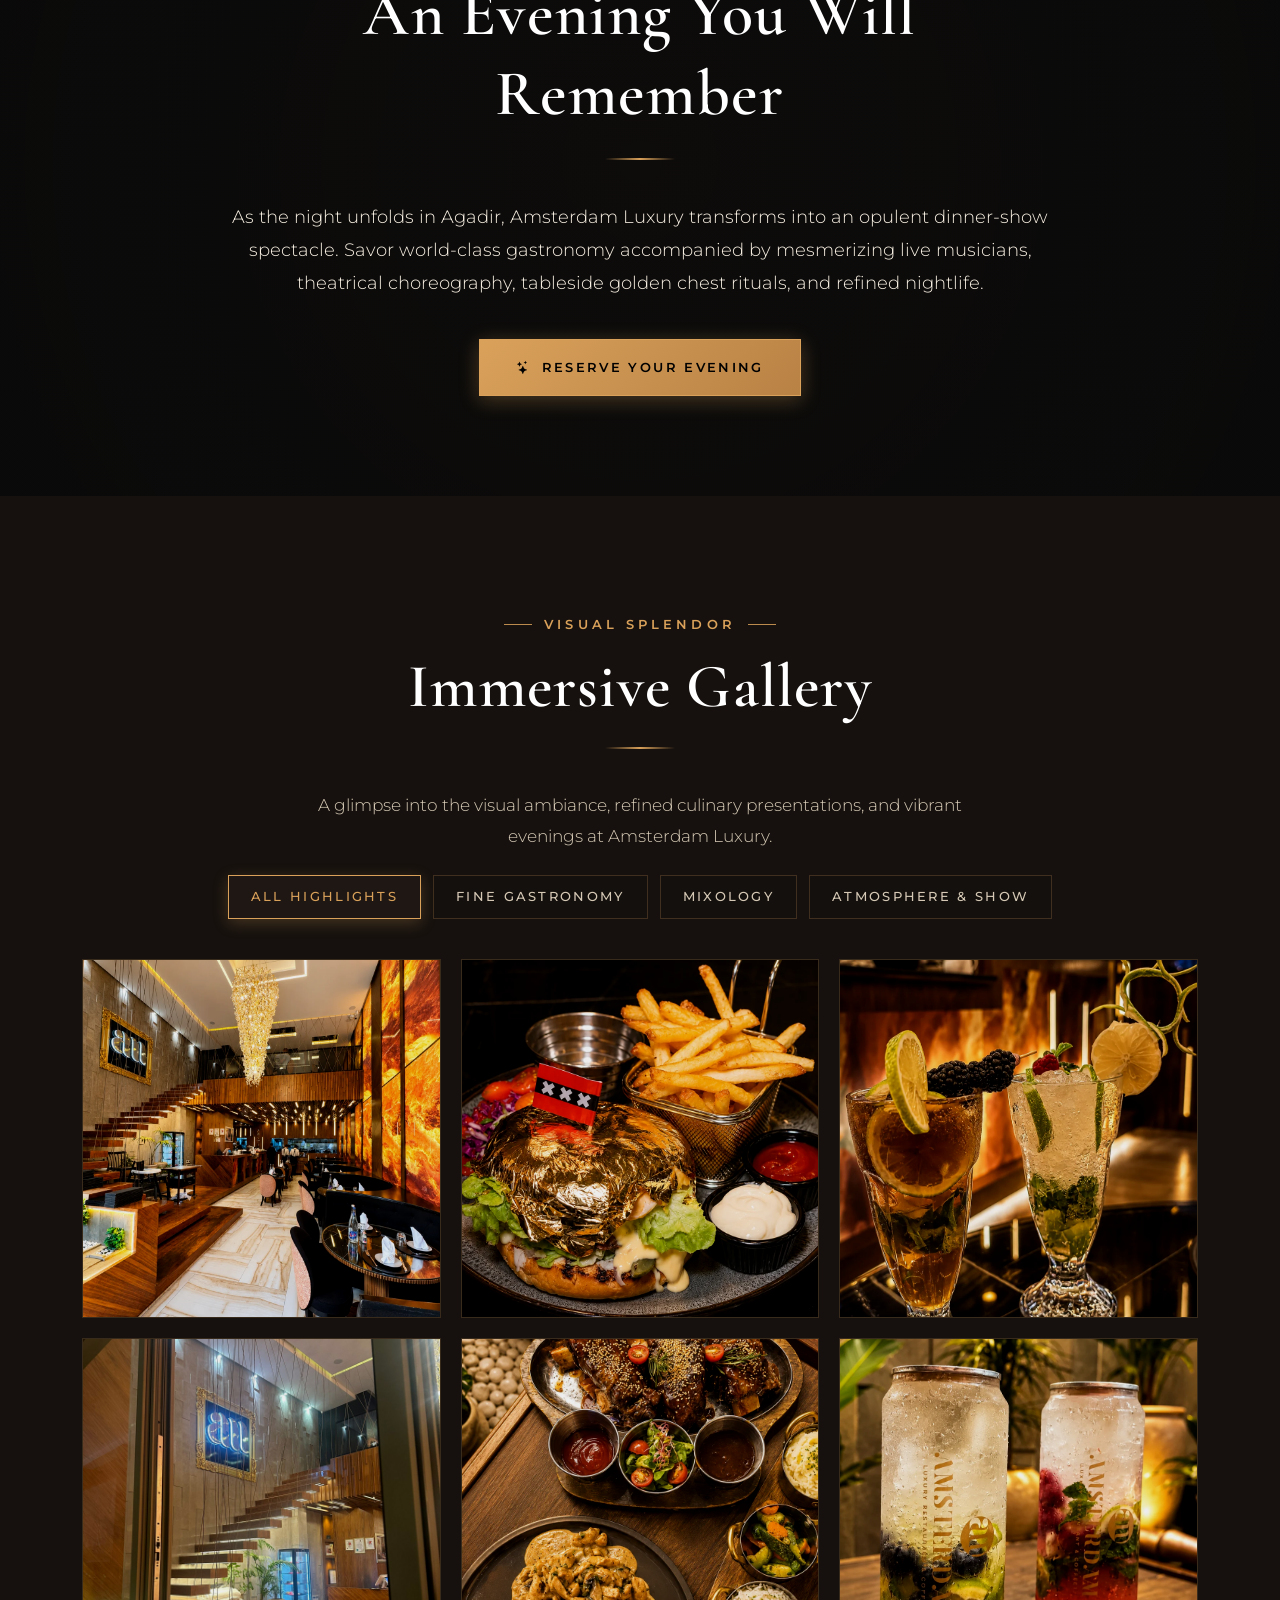
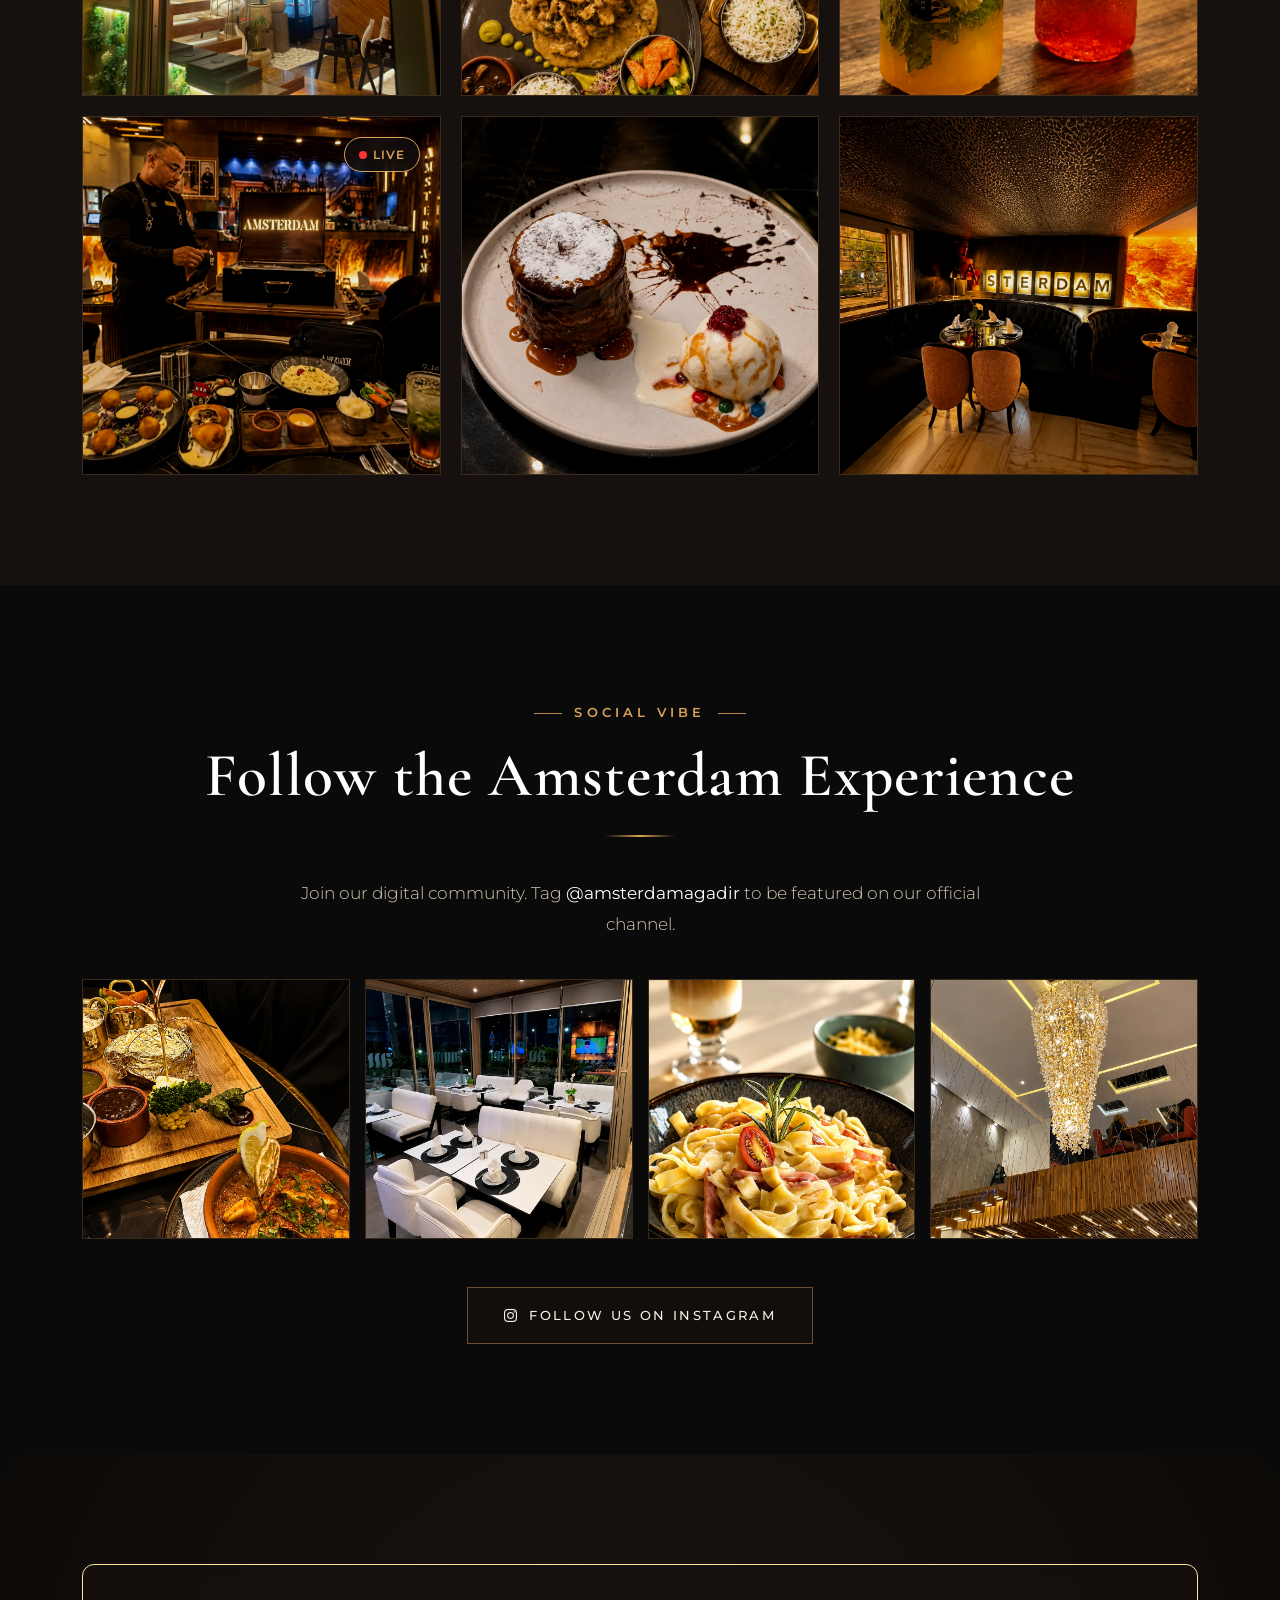
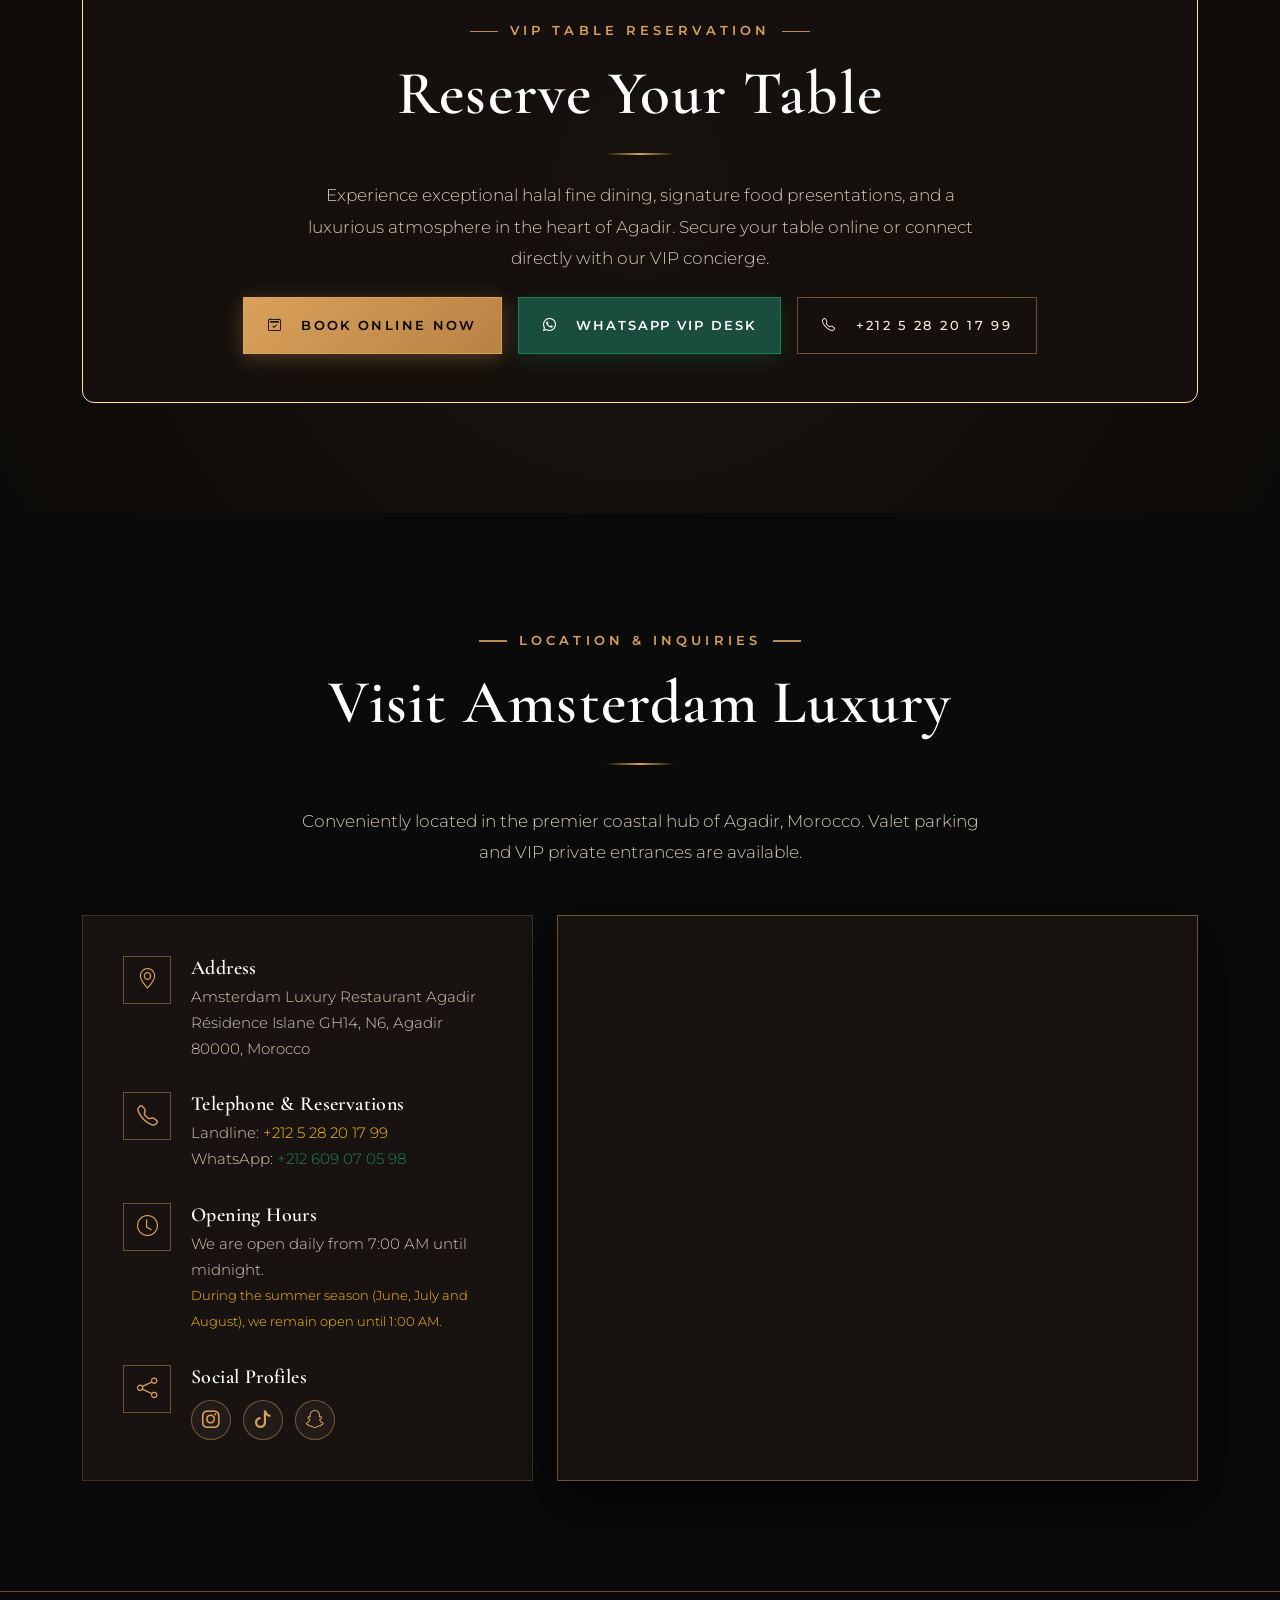
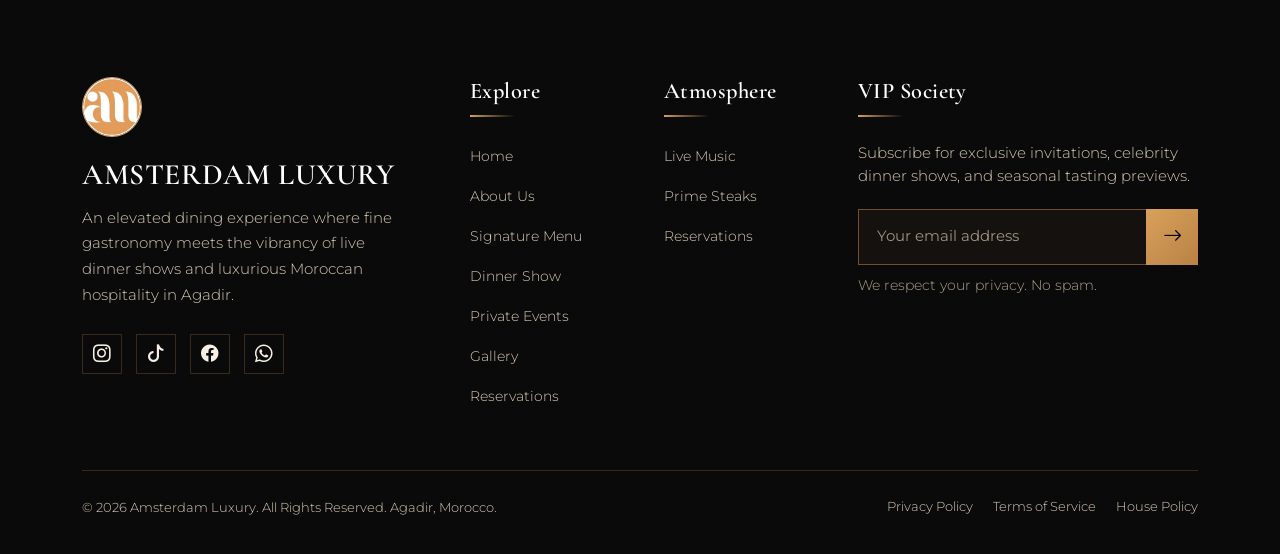
==== commit e20abfe0: "Lattest" ====
--- a/index.html
+++ b/index.html
@@ -465,9 +465,36 @@
                 <!-- Menu Items Grid -->
                 <div class="row" id="menu_items_container">
 
+                    <!-- Latest Seasonal Dish: Crème Brûlée -->
+                    <div class="col-lg-4 col-md-6 col-12 mb-4 menu_item_col" data-category="seasonal desserts"
+                        data-aos="fade-up">
+                        <div class="menu_card menu_card_latest">
+                            <div class="menu_img_box">
+                                <img src="./assets/imgs/seasonal_menus/Crème_brûlé.jpg"
+                                    alt="Crème Brûlée - Amsterdam Luxury Agadir" class="menu_card_img"
+                                    loading="lazy">
+                                <span class="menu_category_tag menu_category_tag_latest"><i class="bi bi-stars"></i>
+                                    Latest 2026</span>
+                            </div>
+                            <div class="menu_content_box">
+                                <div class="menu_header_row">
+                                    <h3 class="menu_item_title">Crème Brûlée</h3>
+                                    <span class="menu_item_badge_tag menu_item_badge_tag_latest">Pâtisserie Fine</span>
+                                </div>
+                                <p class="menu_item_desc">Silky Madagascar vanilla bean custard crowned with a delicate caramelized sugar crust, finished with fresh wild blackberries, raspberries, and garden mint.</p>
+                                <div class="menu_item_footer">
+                                    <span class="menu_item_badge"><i class="bi bi-stars text-warning"></i>
+                                        Chef Pâtissier</span>
+                                    <a href="reservation.html" class="menu_order_btn">Reserve Table <i
+                                            class="bi bi-arrow-right"></i></a>
+                                </div>
+                            </div>
+                        </div>
+                    </div>
+
                     <!-- Latest Seasonal Dish: Taco Beef Premium Quality -->
                     <div class="col-lg-4 col-md-6 col-12 mb-4 menu_item_col" data-category="seasonal mains starters"
-                        data-aos="fade-up">
+                        data-aos="fade-up" data-aos-delay="40">
                         <div class="menu_card menu_card_latest">
                             <div class="menu_img_box">
                                 <img src="./assets/imgs/seasonal_menus/Taco_beef_premium_quality.jpg"
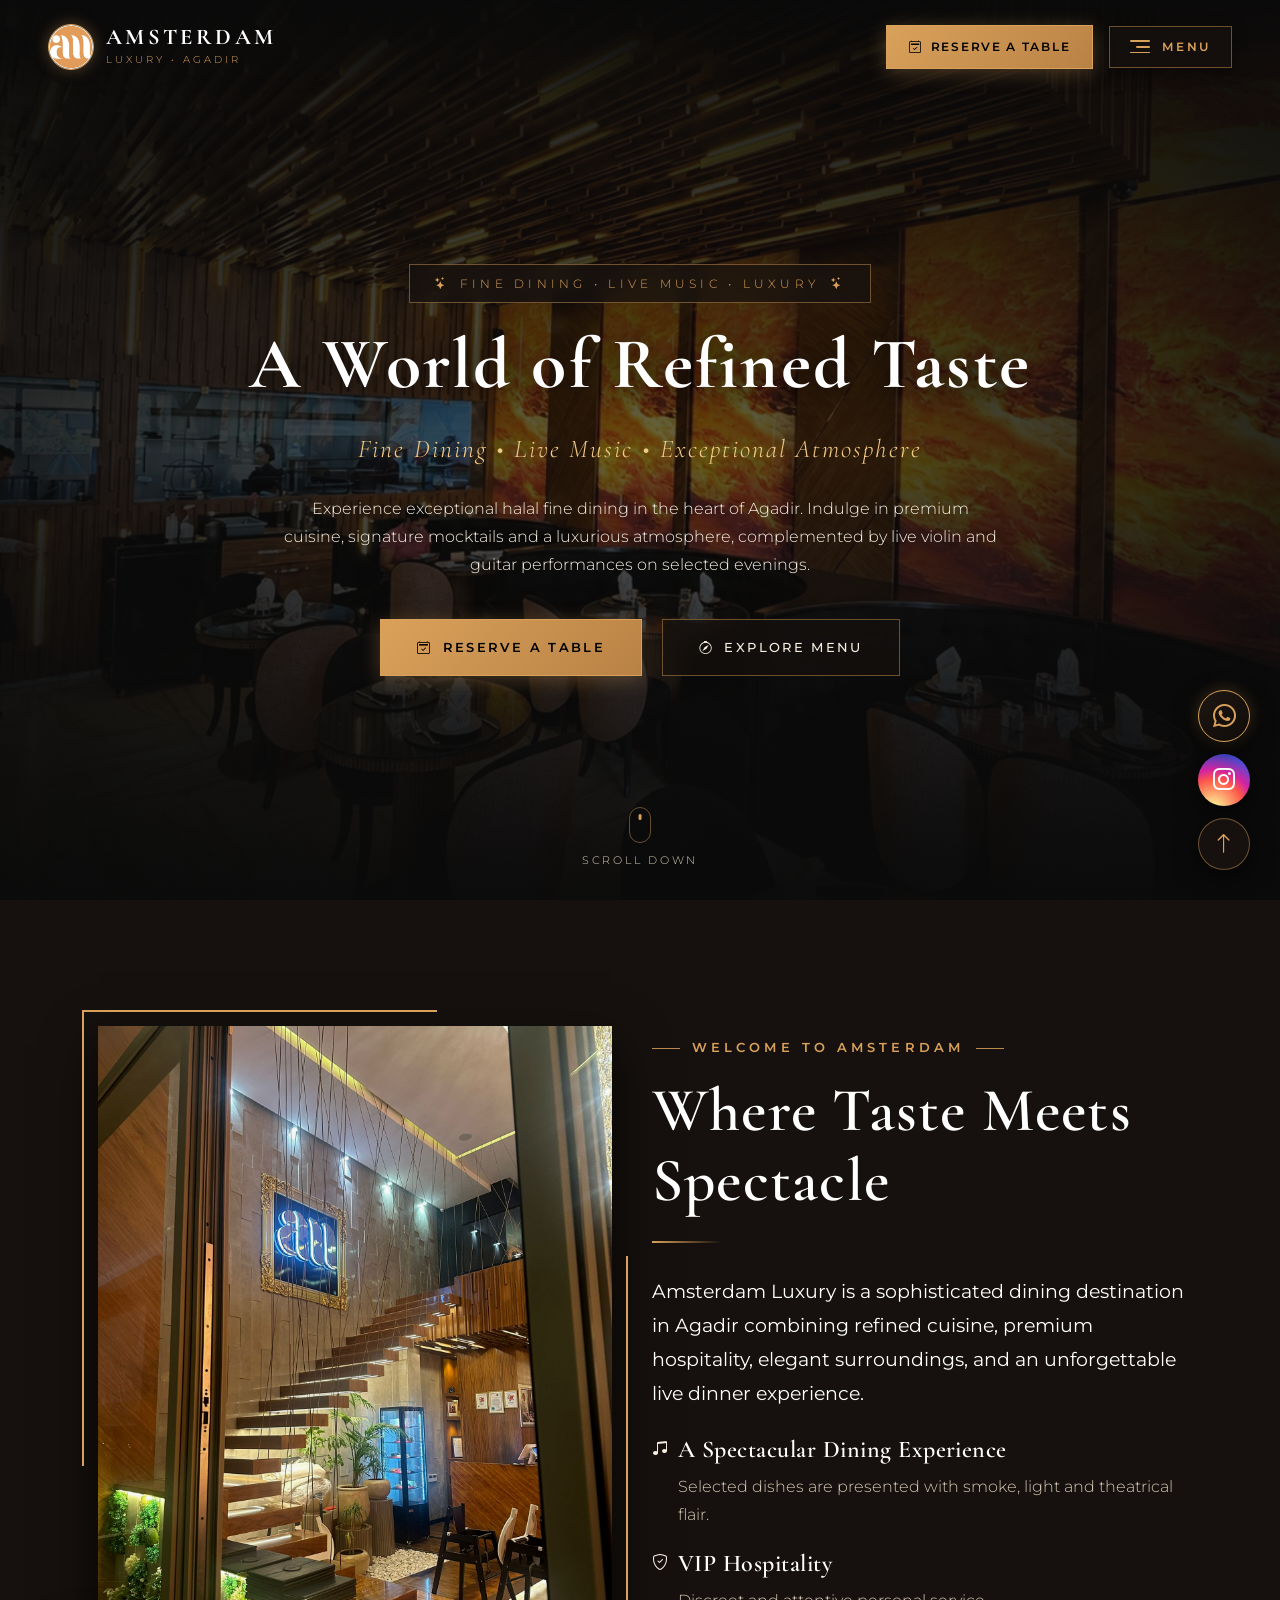
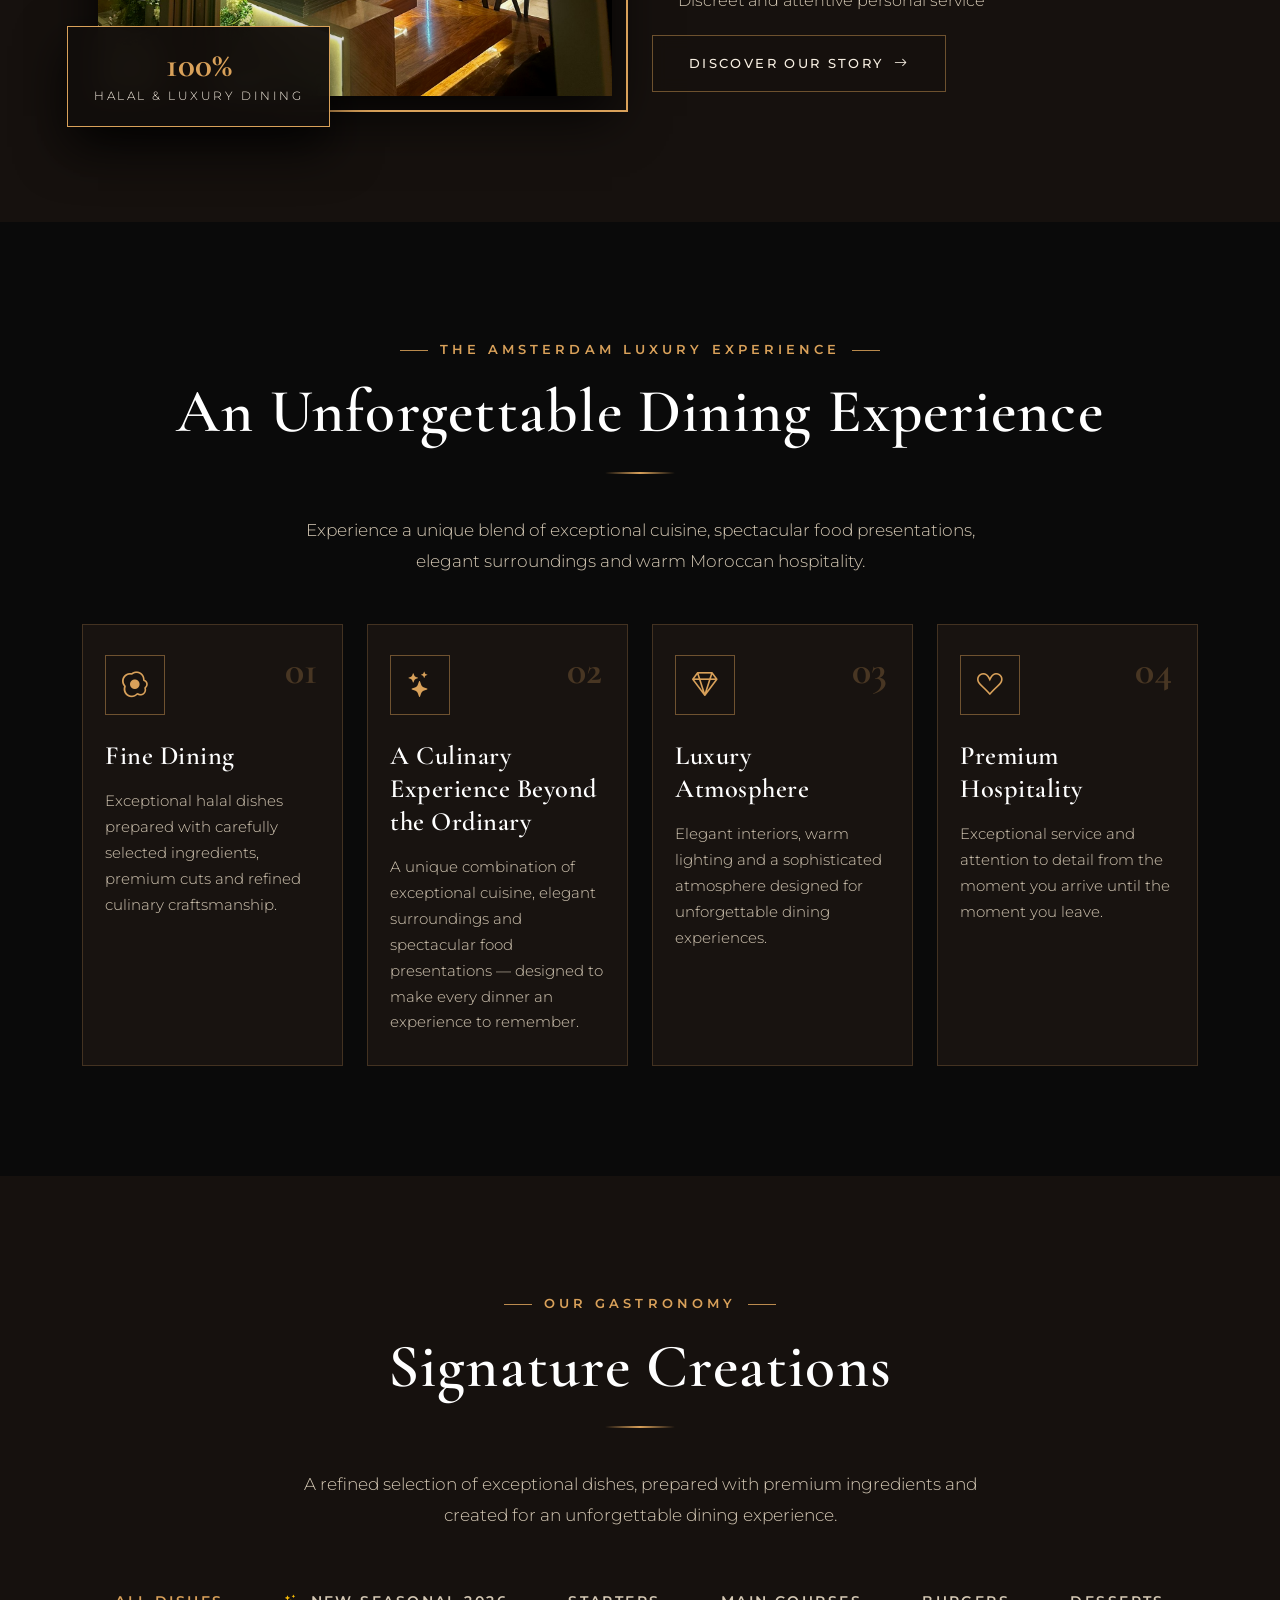
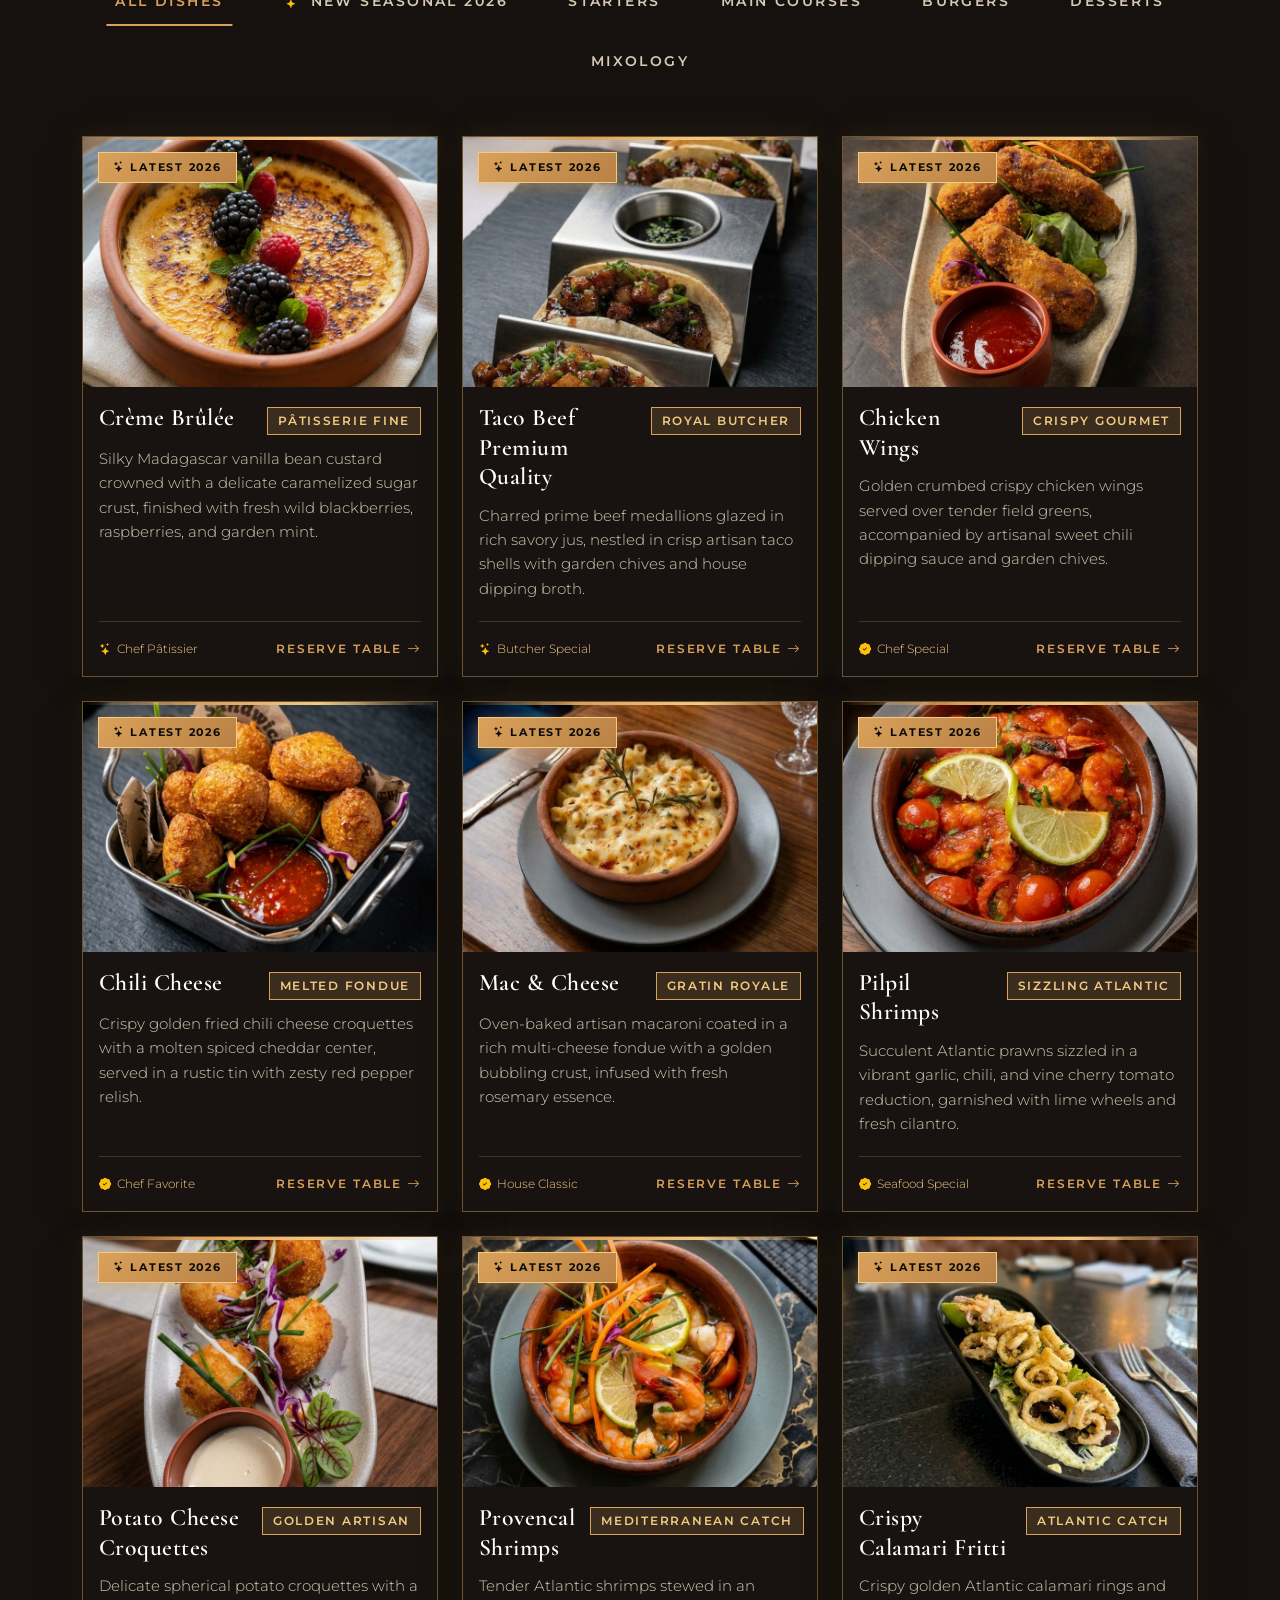
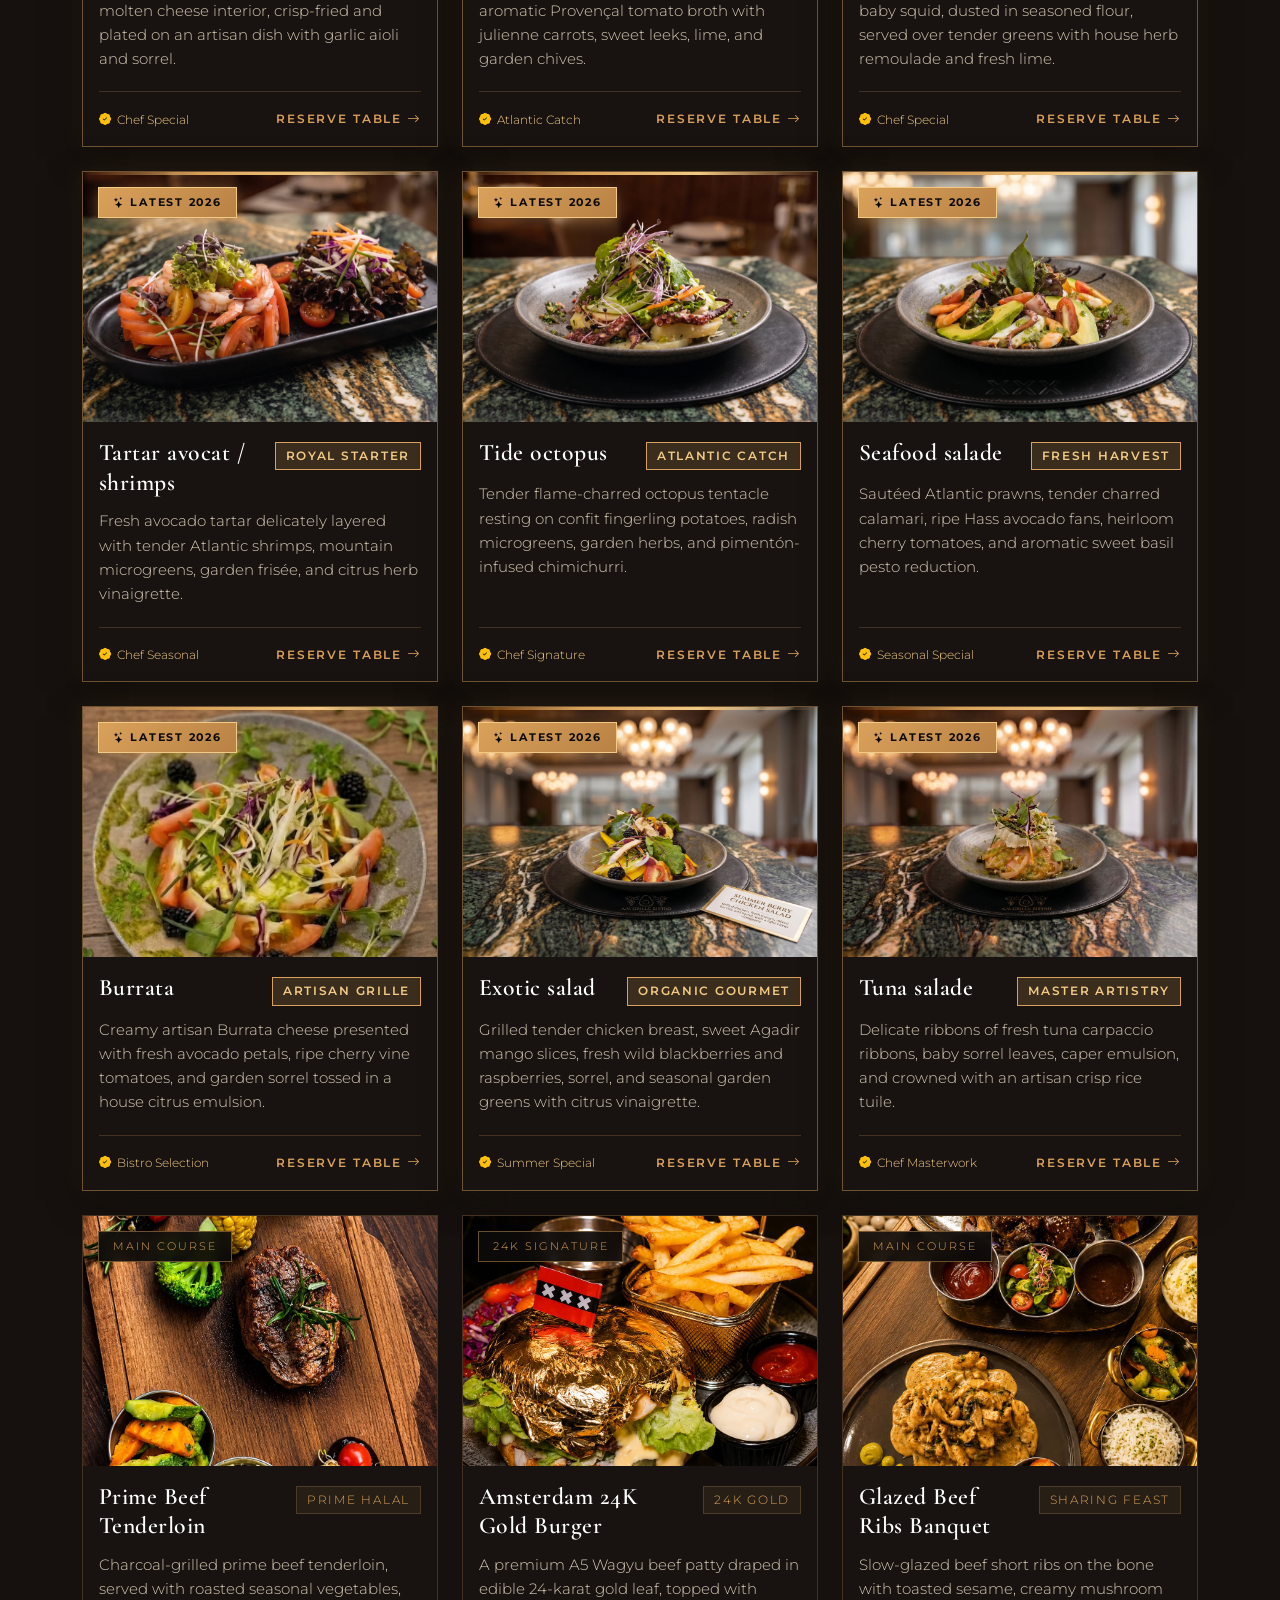
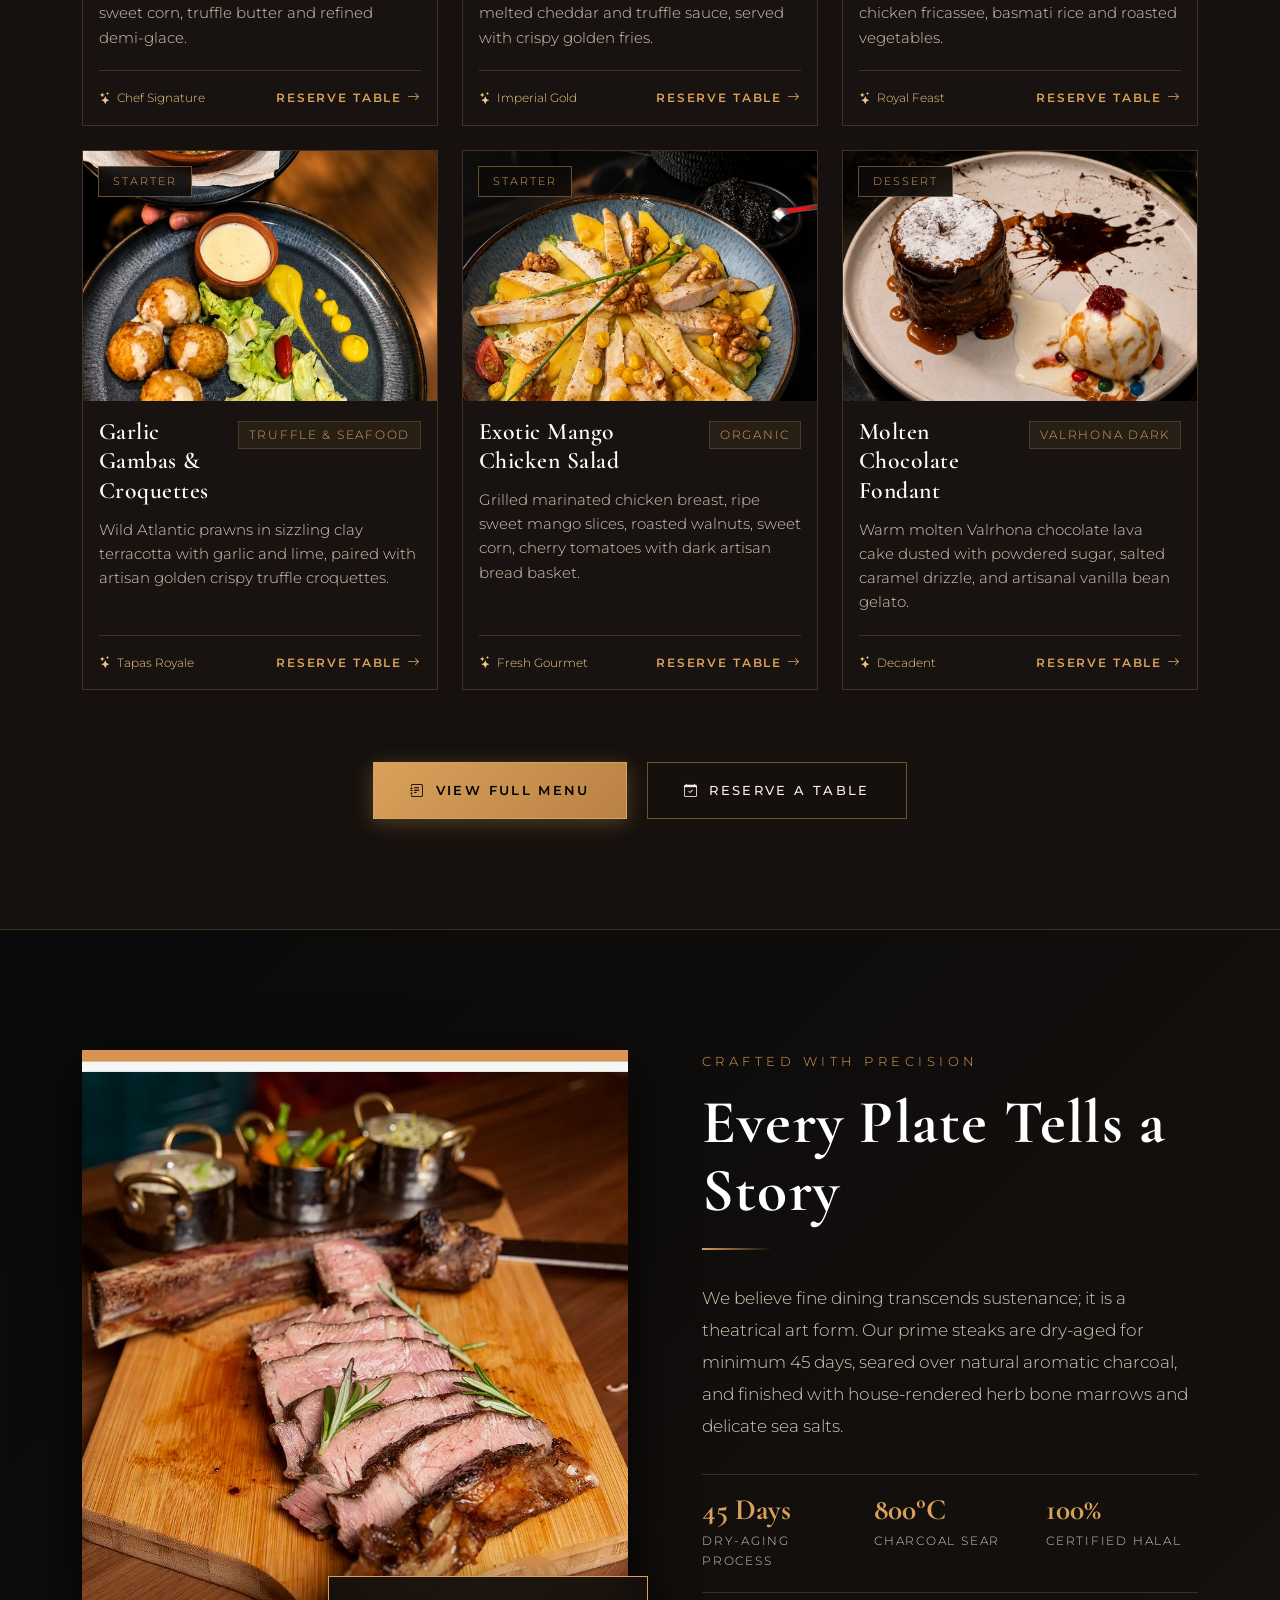
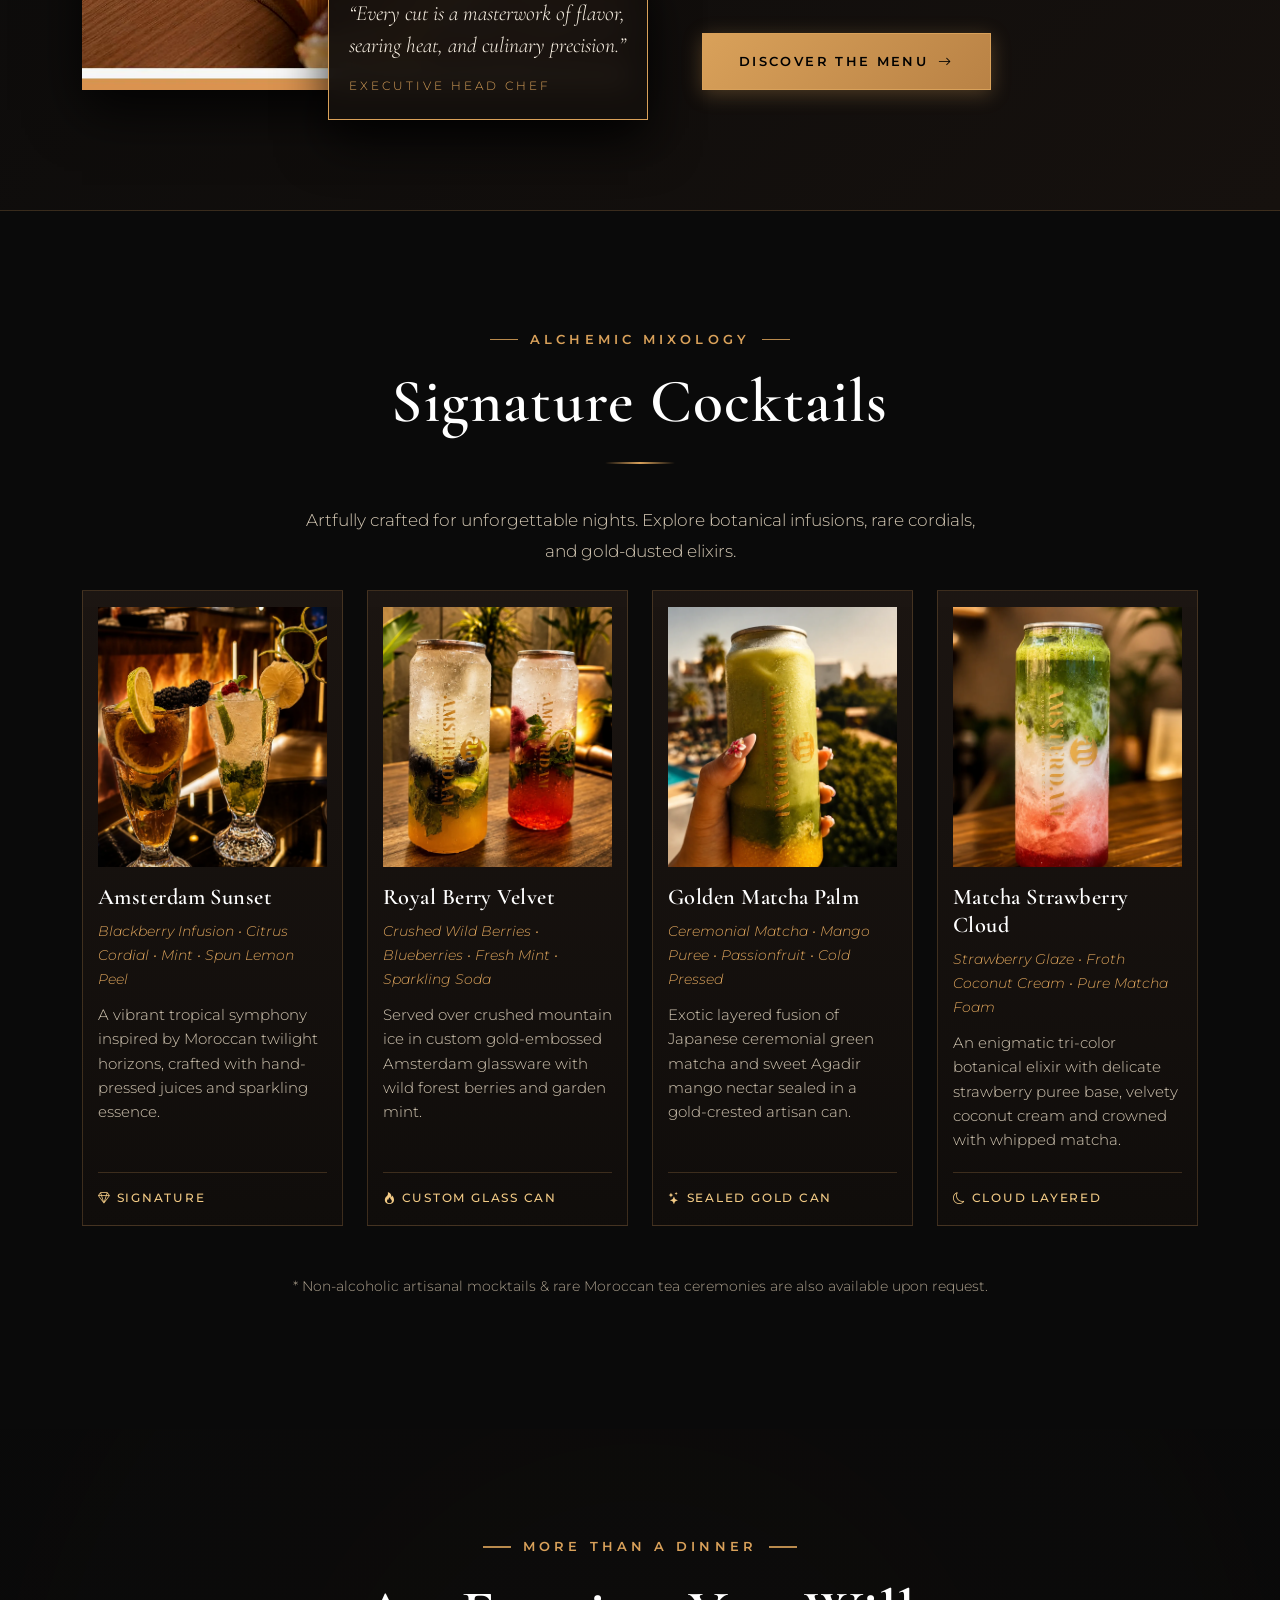
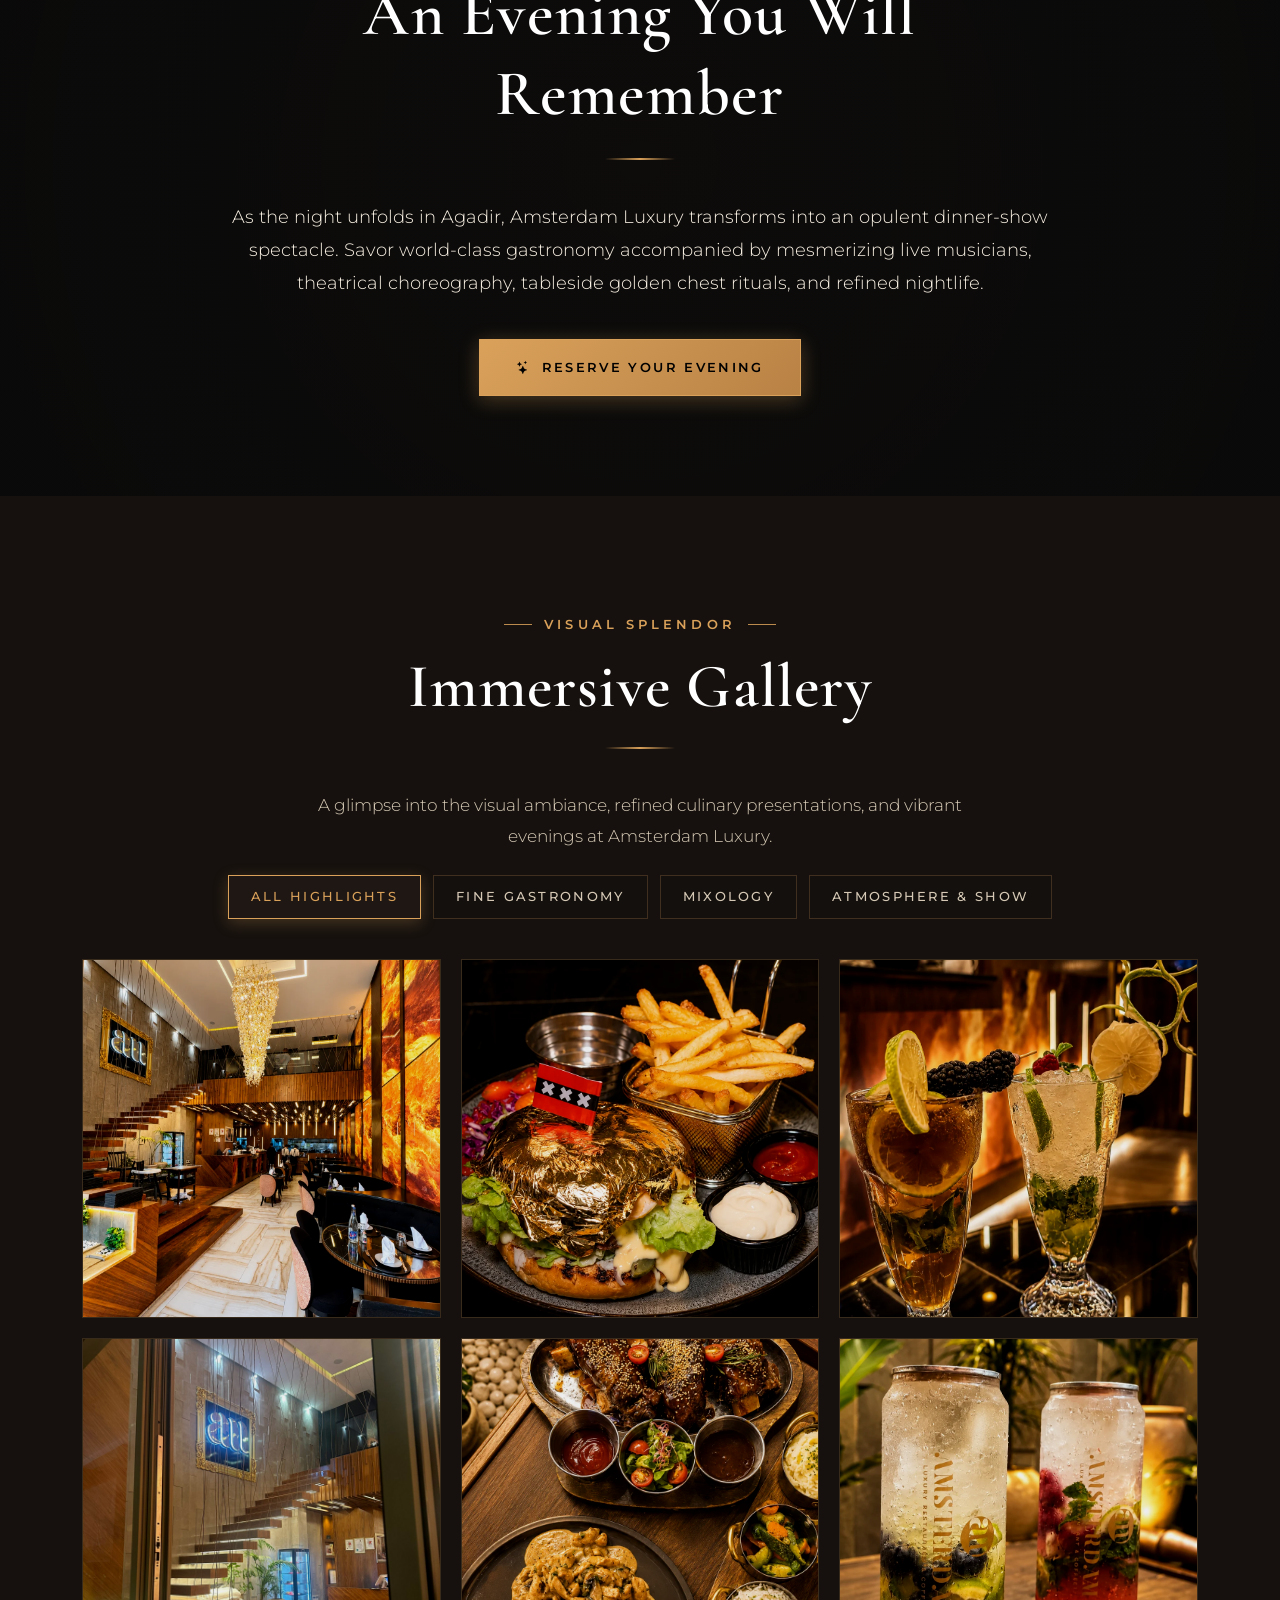
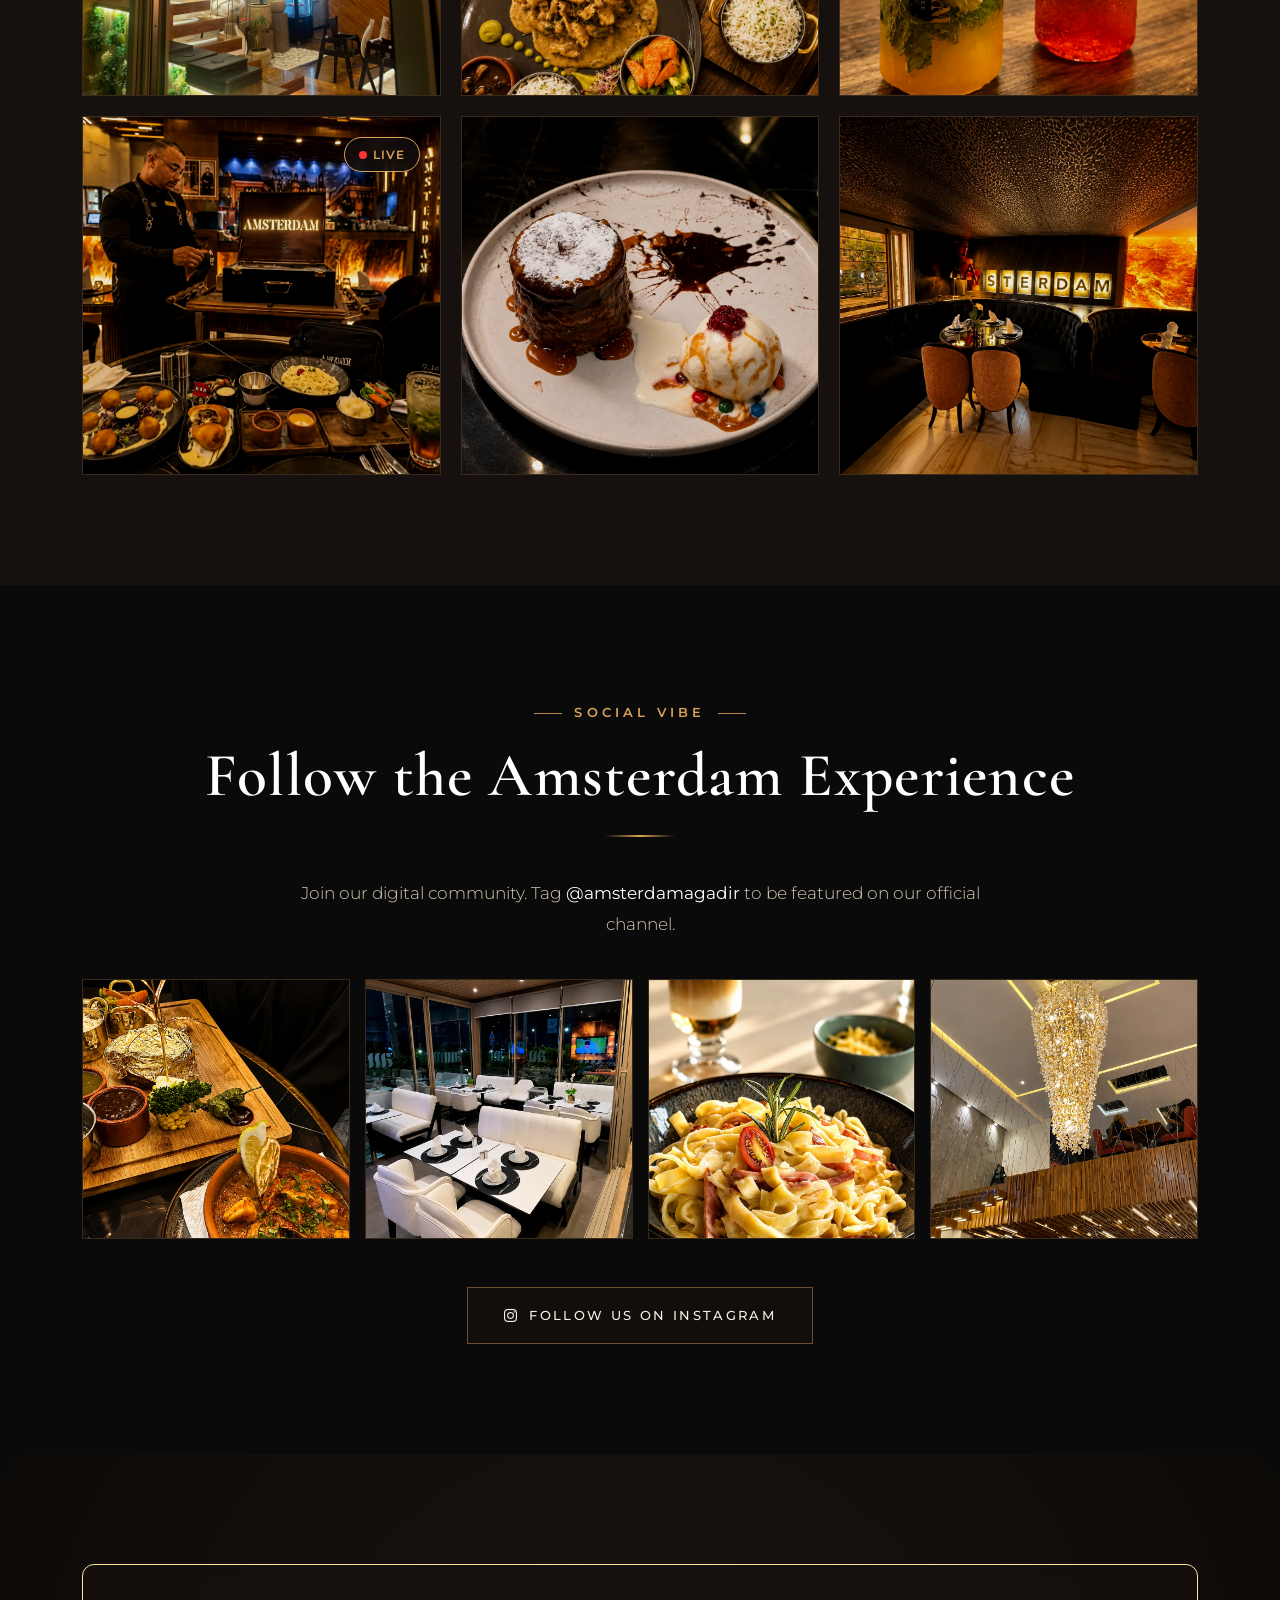
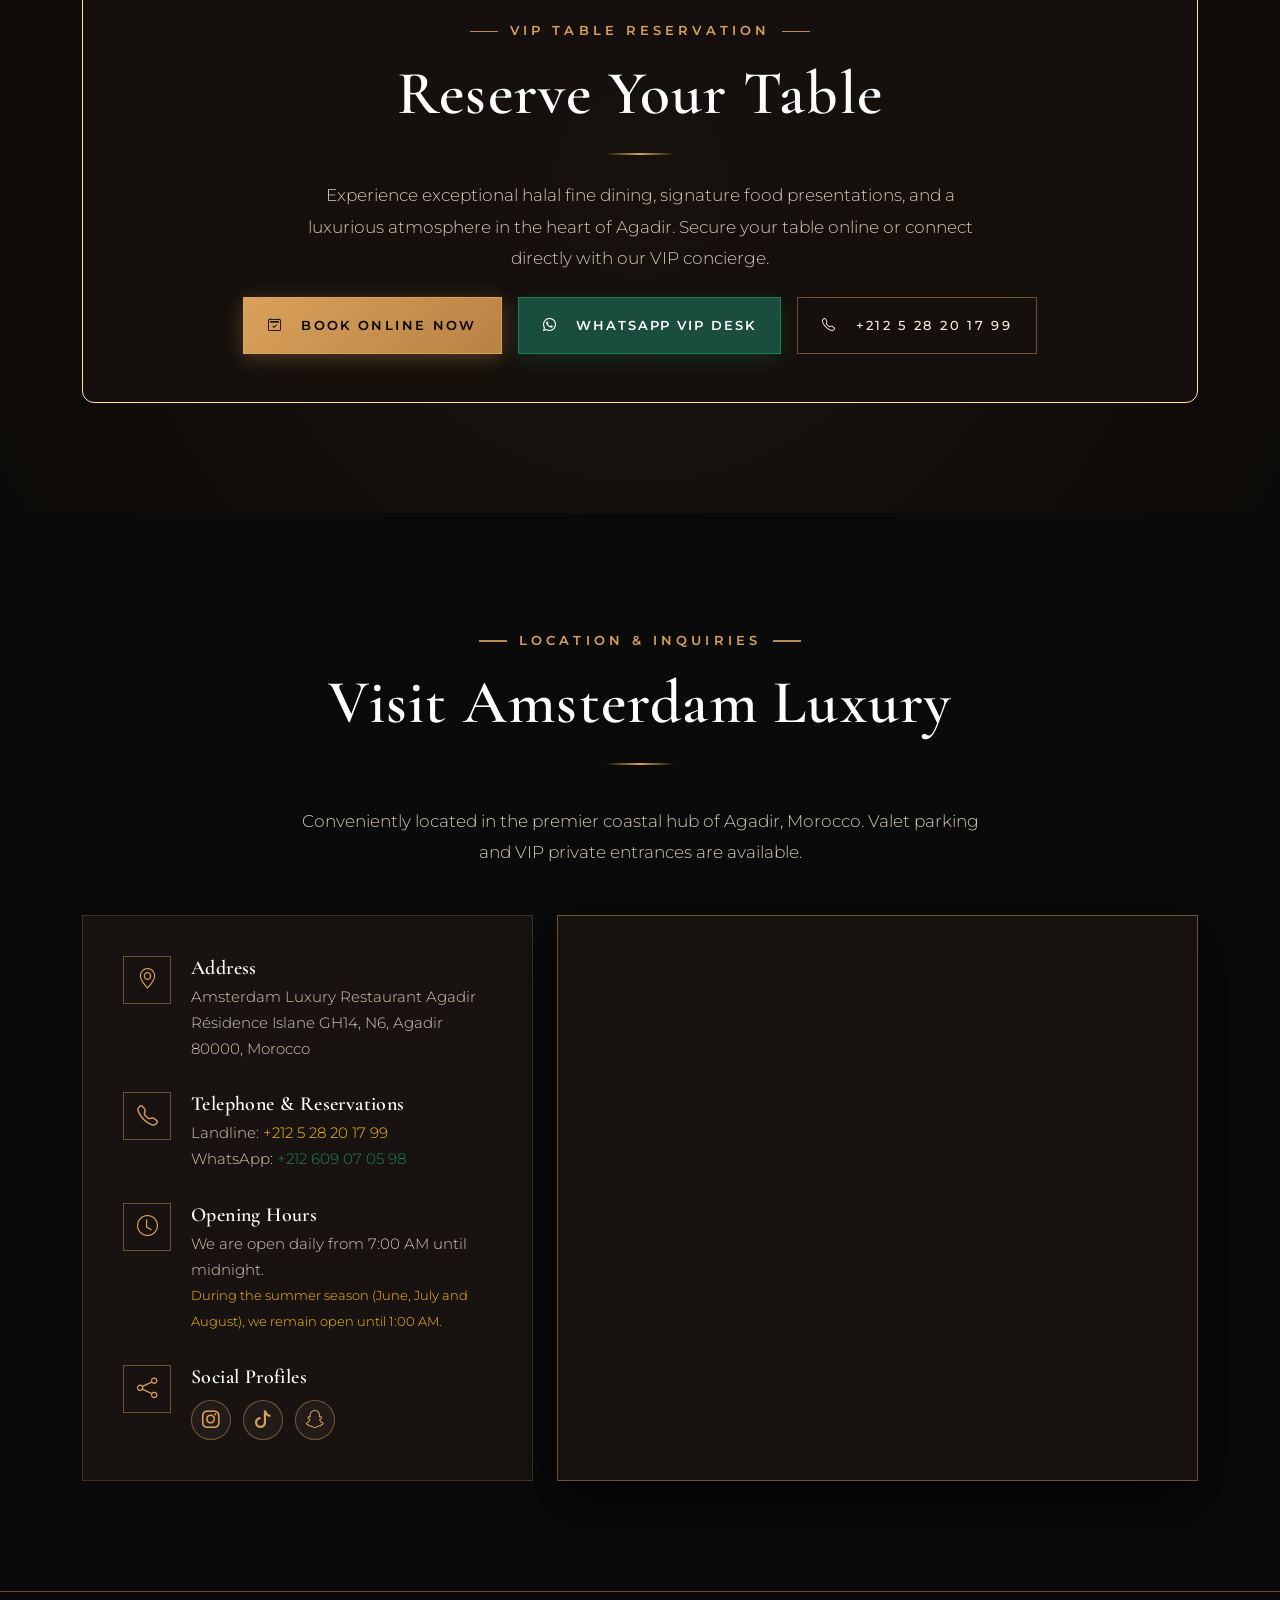
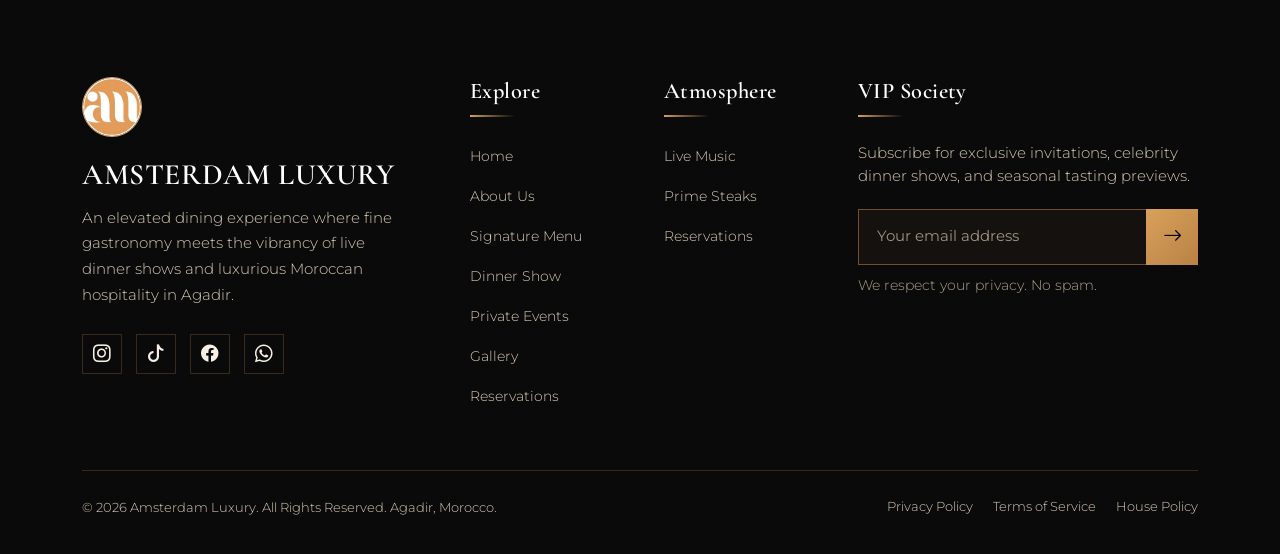
==== commit 2399fbfc: "Lattest" ====
--- a/index.html
+++ b/index.html
@@ -1761,26 +1761,36 @@
          ====================================================================== -->
     <div class="modal fade modal_backdrop_custom" id="reservation_confirm_modal" tabindex="-1" aria-hidden="true">
         <div class="modal-dialog modal-dialog-centered">
-            <div class="modal-content lightbox_modal_content p-3 text-center">
-                <div class="modal-body">
-                    <div class="mb-3">
-                        <i class="bi bi-check-circle-fill text-warning display-4"></i>
-                    </div>
-                    <h3 class="text-white mb-2">Reservation Prepared</h3>
-                    <p class="text-muted small mb-4">
-                        Thank you, <strong class="text-white" id="confirm_guest_name">Guest</strong>! Your VIP table
-                        request for <strong class="text-white" id="confirm_datetime">Tonight</strong> (<span
-                            id="confirm_guests">2 Guests</span>) is prepared.
+            <div class="modal-content luxury_modal_content">
+                <div class="modal-header border-0 pb-0">
+                    <button type="button" class="btn-close btn-close-white" data-bs-dismiss="modal"
+                        aria-label="Close"></button>
+                </div>
+                <div class="modal-body text-center px-4 pb-4">
+                    <div class="modal_icon_gold mb-3">
+                        <i class="bi bi-check2-circle text-warning"></i>
+                    </div>
+                    <h3 class="modal-title mb-2 text-white">Reservation Request Formed</h3>
+                    <p class="text-white-50 small mb-4">
+                        Thank you, <strong id="confirm_guest_name" class="text-warning">Guest</strong>. We have
+                        prepared your VIP booking details for <span id="confirm_datetime" class="text-white">Tonight</span>
+                        (<span id="confirm_guests" class="text-white">2 Guests</span>).
                     </p>
-                    <p class="text-white small mb-4">
-                        Click below to finalize and confirm instantly with our VIP Host on WhatsApp:
-                    </p>
-                    <div class="d-flex flex-column gap-2">
+
+                    <div class="modal_info_box text-start">
+                        <small class="text-warning text-uppercase d-block mb-1 font-monospace">Next Step:</small>
+                        <p class="text-white-50 small mb-0">
+                            Click below to open WhatsApp with your pre-filled reservation details and receive an immediate booking confirmation from our VIP Concierge.
+                        </p>
+                    </div>
+
+                    <div class="d-flex flex-column gap-2 mt-3">
                         <a href="https://wa.me/212609070598" id="confirm_wa_redirect_btn" target="_blank"
-                            rel="noopener noreferrer" class="luxury_btn_whatsapp">
-                            <i class="bi bi-whatsapp"></i> Confirm on WhatsApp Now
+                            rel="noopener noreferrer" class="luxury_btn_whatsapp w-100 text-center py-2">
+                            <i class="bi bi-whatsapp"></i> Confirm Instantly on WhatsApp
                         </a>
-                        <button type="button" class="luxury_btn_outline mt-2" data-bs-dismiss="modal">
+                        <button type="button" class="luxury_modal_close_btn mt-1" data-bs-dismiss="modal">
+                            Close Window
                         </button>
                     </div>
                 </div>
--- a/assets/css/style.css
+++ b/assets/css/style.css
@@ -1883,6 +1883,153 @@
 }
 
 /* --------------------------------------------------------------------------
+   LUXURY RESERVATION CONFIRMATION MODAL
+   -------------------------------------------------------------------------- */
+.modal-backdrop.show {
+    opacity: 0.88 !important;
+    background-color: #050403 !important;
+    backdrop-filter: blur(8px) !important;
+}
+
+.modal_backdrop_custom {
+    background-color: rgba(5, 4, 3, 0.88);
+    backdrop-filter: blur(8px);
+}
+
+#reservation_confirm_modal .modal-content,
+.modal-content.luxury_modal_content,
+.luxury_modal_content {
+    background: linear-gradient(160deg, #1d1712 0%, #130f0c 60%, #0a0806 100%) !important;
+    border: 1.5px solid var(--primary_color) !important;
+    border-radius: 14px !important;
+    box-shadow: 0 25px 70px rgba(0, 0, 0, 0.95), 0 0 35px rgba(217, 161, 90, 0.25) !important;
+    color: var(--cream_color) !important;
+    overflow: hidden;
+}
+
+.luxury_modal_content .modal-header {
+    border: none !important;
+    padding: 18px 22px 0 !important;
+}
+
+.luxury_modal_content .modal-body {
+    padding: 8px 28px 30px !important;
+    color: var(--cream_color) !important;
+}
+
+.luxury_modal_content .modal_icon_gold {
+    display: inline-flex;
+    align-items: center;
+    justify-content: center;
+    width: 76px;
+    height: 76px;
+    border-radius: 50%;
+    background: radial-gradient(circle, rgba(217, 161, 90, 0.22) 0%, rgba(217, 161, 90, 0.05) 70%);
+    border: 1.5px solid var(--primary_color);
+    box-shadow: 0 0 30px rgba(217, 161, 90, 0.35);
+    margin: 0 auto 16px;
+}
+
+.luxury_modal_content .modal_icon_gold i {
+    font-size: 2.5rem;
+    color: var(--primary_color) !important;
+}
+
+.luxury_modal_content h3.modal-title,
+.luxury_modal_content .modal-title {
+    font-family: var(--heading_font) !important;
+    font-size: 1.95rem !important;
+    font-weight: 600 !important;
+    color: #FFFFFF !important;
+    letter-spacing: 0.03em !important;
+    margin-bottom: 12px !important;
+    text-shadow: 0 2px 12px rgba(0, 0, 0, 0.7);
+}
+
+.luxury_modal_content p {
+    color: var(--cream_color) !important;
+    font-size: 0.95rem;
+    line-height: 1.65;
+}
+
+.luxury_modal_content p.text-white-50,
+.luxury_modal_content .text-white-50 {
+    color: #E2D7C5 !important;
+}
+
+.luxury_modal_content strong.text-warning,
+.luxury_modal_content .text-warning {
+    color: #F2CA85 !important;
+    font-weight: 600;
+}
+
+.luxury_modal_content span.text-white,
+.luxury_modal_content strong.text-white {
+    color: #FFFFFF !important;
+    font-weight: 600;
+}
+
+.luxury_modal_content .modal_info_box {
+    background: rgba(26, 20, 16, 0.92) !important;
+    border: 1px solid var(--gold_border_light) !important;
+    border-left: 3px solid var(--primary_color) !important;
+    border-radius: 8px !important;
+    padding: 16px 18px !important;
+    box-shadow: inset 0 2px 10px rgba(0, 0, 0, 0.4);
+    margin-bottom: 1.5rem;
+}
+
+.luxury_modal_content .modal_info_box small {
+    color: var(--primary_color) !important;
+    font-weight: 700;
+    letter-spacing: 0.12em;
+    font-size: 0.75rem;
+}
+
+.luxury_modal_content .modal_info_box p {
+    color: #E2D7C5 !important;
+    font-size: 0.88rem;
+    line-height: 1.55;
+}
+
+.luxury_modal_content .btn-close {
+    filter: invert(1) grayscale(100%) brightness(200%);
+    opacity: 0.85;
+    transition: all var(--transition_fast);
+}
+
+.luxury_modal_content .btn-close:hover {
+    opacity: 1;
+    transform: rotate(90deg);
+}
+
+.luxury_modal_close_btn {
+    display: inline-block;
+    width: 100%;
+    background: transparent;
+    border: 1px solid rgba(217, 161, 90, 0.4);
+    color: var(--cream_muted) !important;
+    padding: 12px 24px;
+    border-radius: 6px;
+    font-family: var(--body_font);
+    font-size: 0.82rem;
+    font-weight: 600;
+    letter-spacing: 0.12em;
+    text-transform: uppercase;
+    text-align: center;
+    transition: all var(--transition_smooth);
+    cursor: pointer;
+}
+
+.luxury_modal_close_btn:hover {
+    background: rgba(217, 161, 90, 0.15);
+    border-color: var(--primary_color);
+    color: #FFFFFF !important;
+    transform: translateY(-2px);
+    box-shadow: 0 4px 15px rgba(217, 161, 90, 0.2);
+}
+
+/* --------------------------------------------------------------------------
    13. DINNER SHOW / EVENTS SPECIALTY CARDS
    -------------------------------------------------------------------------- */
 .show_schedule_card {
@@ -2530,14 +2677,76 @@
     text-decoration: none;
 }
 
-.floating_btn_whatsapp {
-    background: #25D366;
-    color: #ffffff !important;
-}
-
-.floating_btn_whatsapp:hover {
-    transform: scale(1.1) translateY(-3px);
-    box-shadow: 0 10px 30px rgba(37, 211, 102, 0.6);
+.floating_btn_whatsapp,
+.floating_whatsapp_btn {
+    position: relative;
+    background: linear-gradient(145deg, #1e1712 0%, #100c09 100%);
+    border: 1.5px solid var(--primary_color);
+    color: var(--primary_color) !important;
+    box-shadow: 0 8px 25px rgba(0, 0, 0, 0.7), 0 0 15px rgba(217, 161, 90, 0.3);
+    animation: luxury_wa_glow 3.5s infinite ease-in-out;
+}
+
+.floating_btn_whatsapp i,
+.floating_whatsapp_btn i {
+    font-size: 1.45rem;
+    color: var(--primary_color);
+    transition: all var(--transition_smooth);
+}
+
+.floating_btn_whatsapp::after,
+.floating_whatsapp_btn::after {
+    content: 'VIP WhatsApp';
+    position: absolute;
+    right: calc(100% + 12px);
+    background: rgba(18, 14, 11, 0.95);
+    border: 1px solid var(--primary_color);
+    color: var(--primary_color);
+    font-family: var(--body_font);
+    font-size: 0.72rem;
+    font-weight: 600;
+    letter-spacing: 0.08em;
+    text-transform: uppercase;
+    white-space: nowrap;
+    padding: 5px 12px;
+    border-radius: 20px;
+    box-shadow: 0 6px 20px rgba(0, 0, 0, 0.6);
+    opacity: 0;
+    visibility: hidden;
+    transform: translateX(8px);
+    transition: all var(--transition_smooth);
+    pointer-events: none;
+}
+
+.floating_btn_whatsapp:hover,
+.floating_whatsapp_btn:hover {
+    background: linear-gradient(135deg, var(--gold_light) 0%, var(--primary_color) 50%, var(--secondary_color) 100%);
+    border-color: var(--gold_light);
+    transform: scale(1.12) translateY(-4px);
+    box-shadow: 0 14px 35px rgba(0, 0, 0, 0.7), 0 0 25px rgba(217, 161, 90, 0.55);
+}
+
+.floating_btn_whatsapp:hover i,
+.floating_whatsapp_btn:hover i {
+    color: #0E0C0B !important;
+}
+
+.floating_btn_whatsapp:hover::after,
+.floating_whatsapp_btn:hover::after {
+    opacity: 1;
+    visibility: visible;
+    transform: translateX(0);
+}
+
+@keyframes luxury_wa_glow {
+    0%, 100% {
+        box-shadow: 0 8px 25px rgba(0, 0, 0, 0.7), 0 0 12px rgba(217, 161, 90, 0.25);
+        border-color: rgba(217, 161, 90, 0.55);
+    }
+    50% {
+        box-shadow: 0 10px 30px rgba(0, 0, 0, 0.8), 0 0 22px rgba(217, 161, 90, 0.5);
+        border-color: var(--gold_light);
+    }
 }
 
 .floating_btn_instagram {
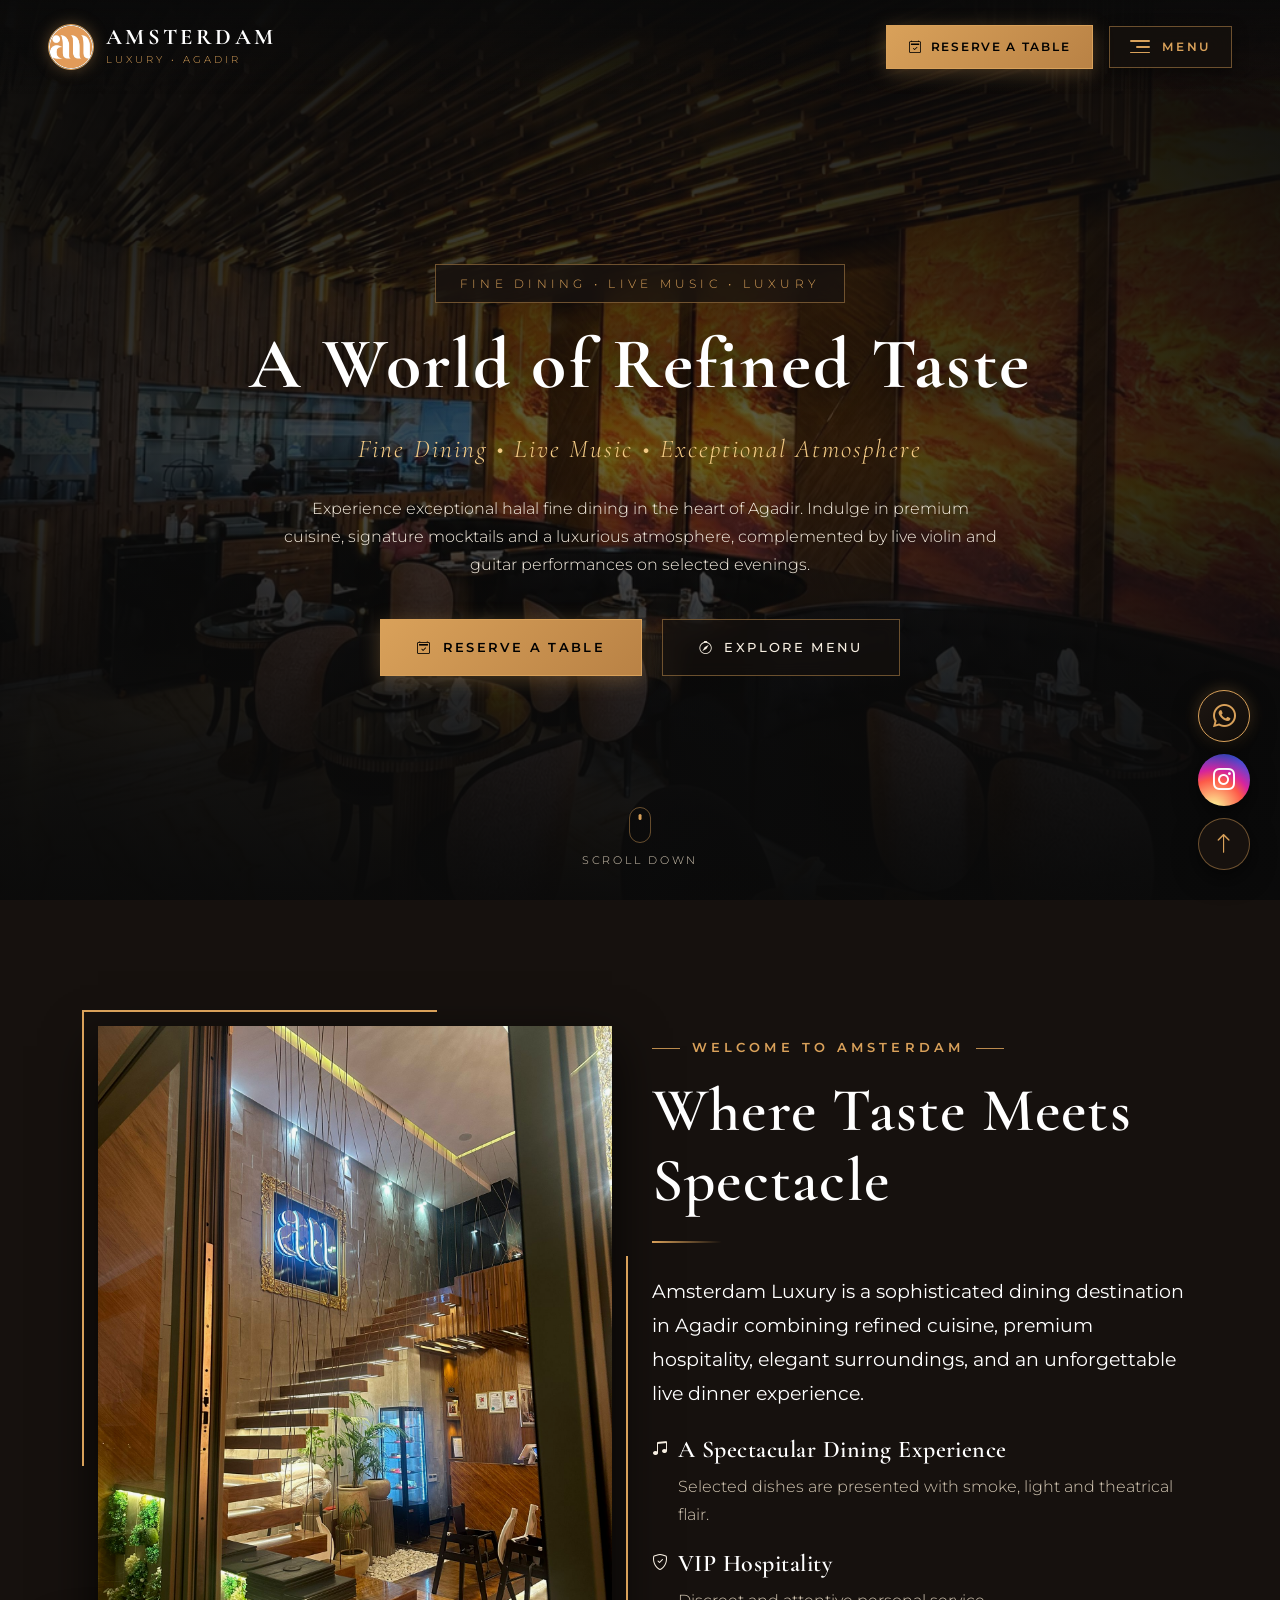
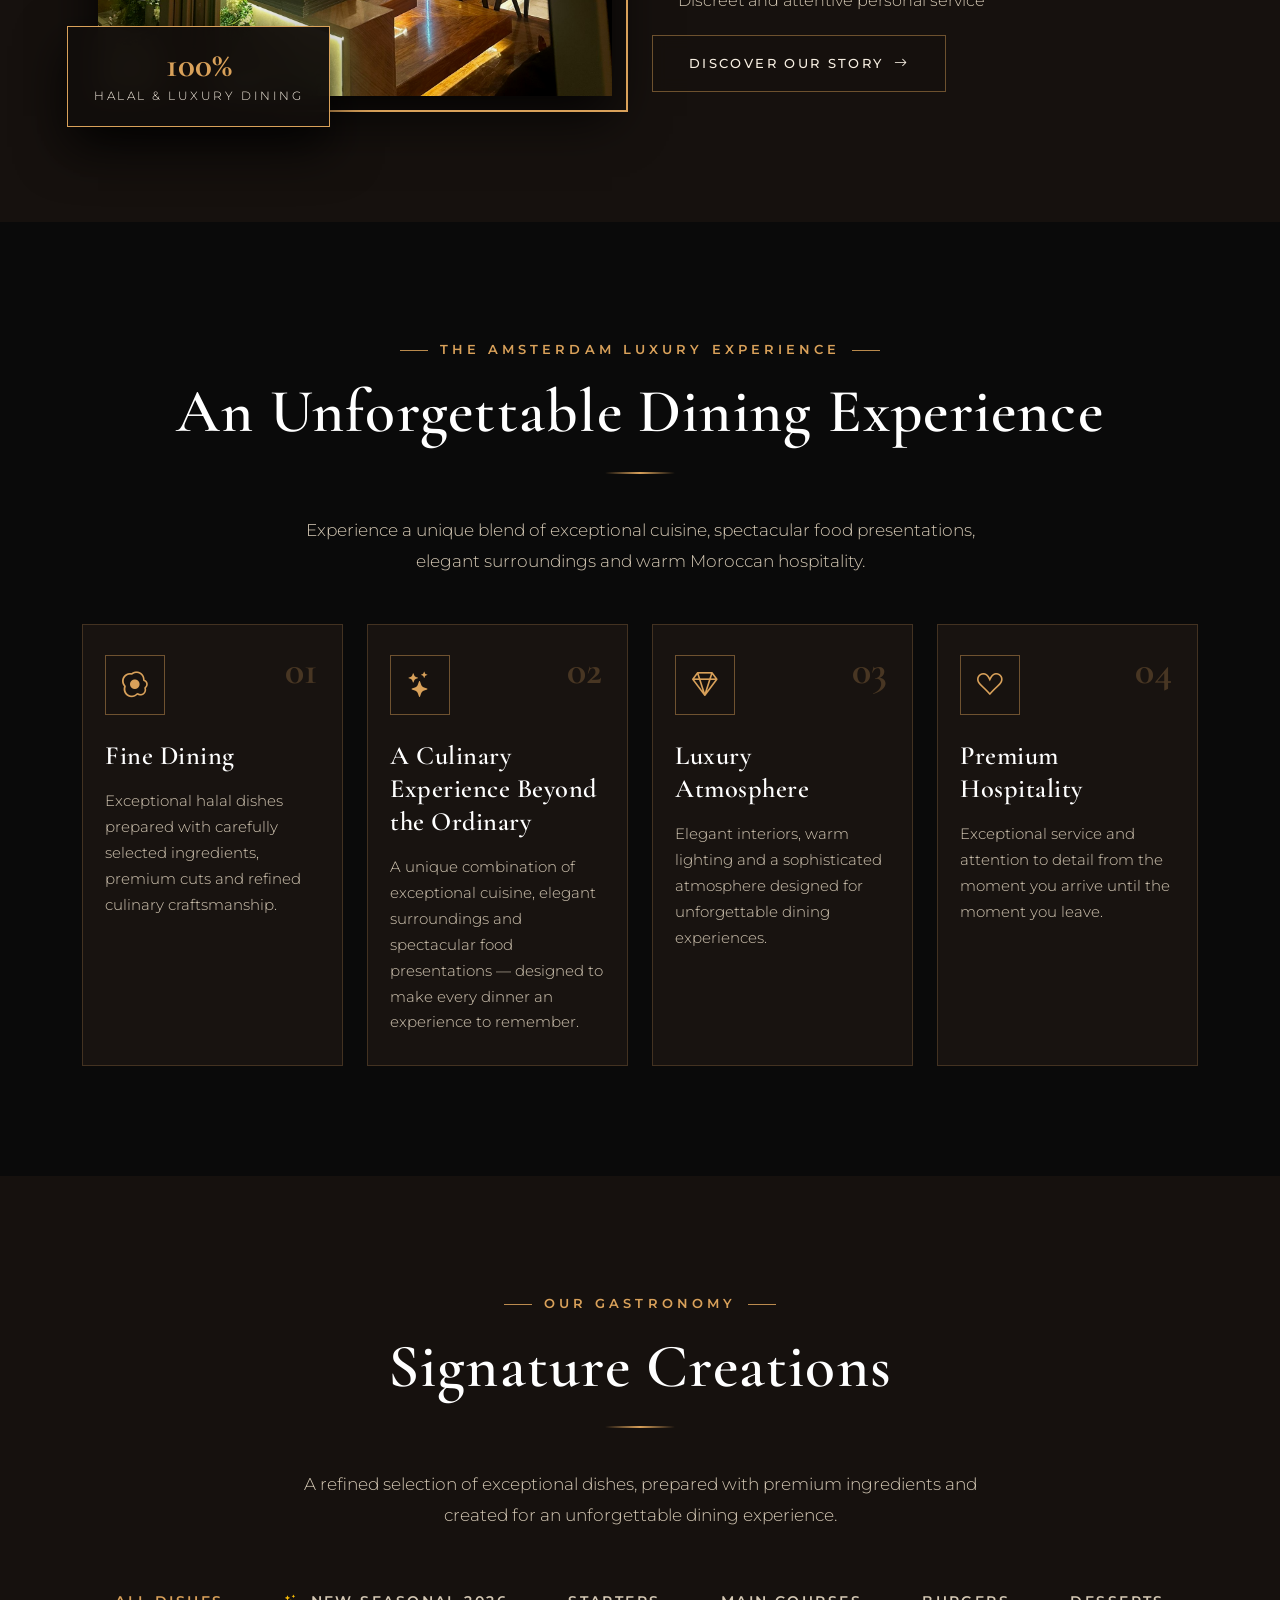
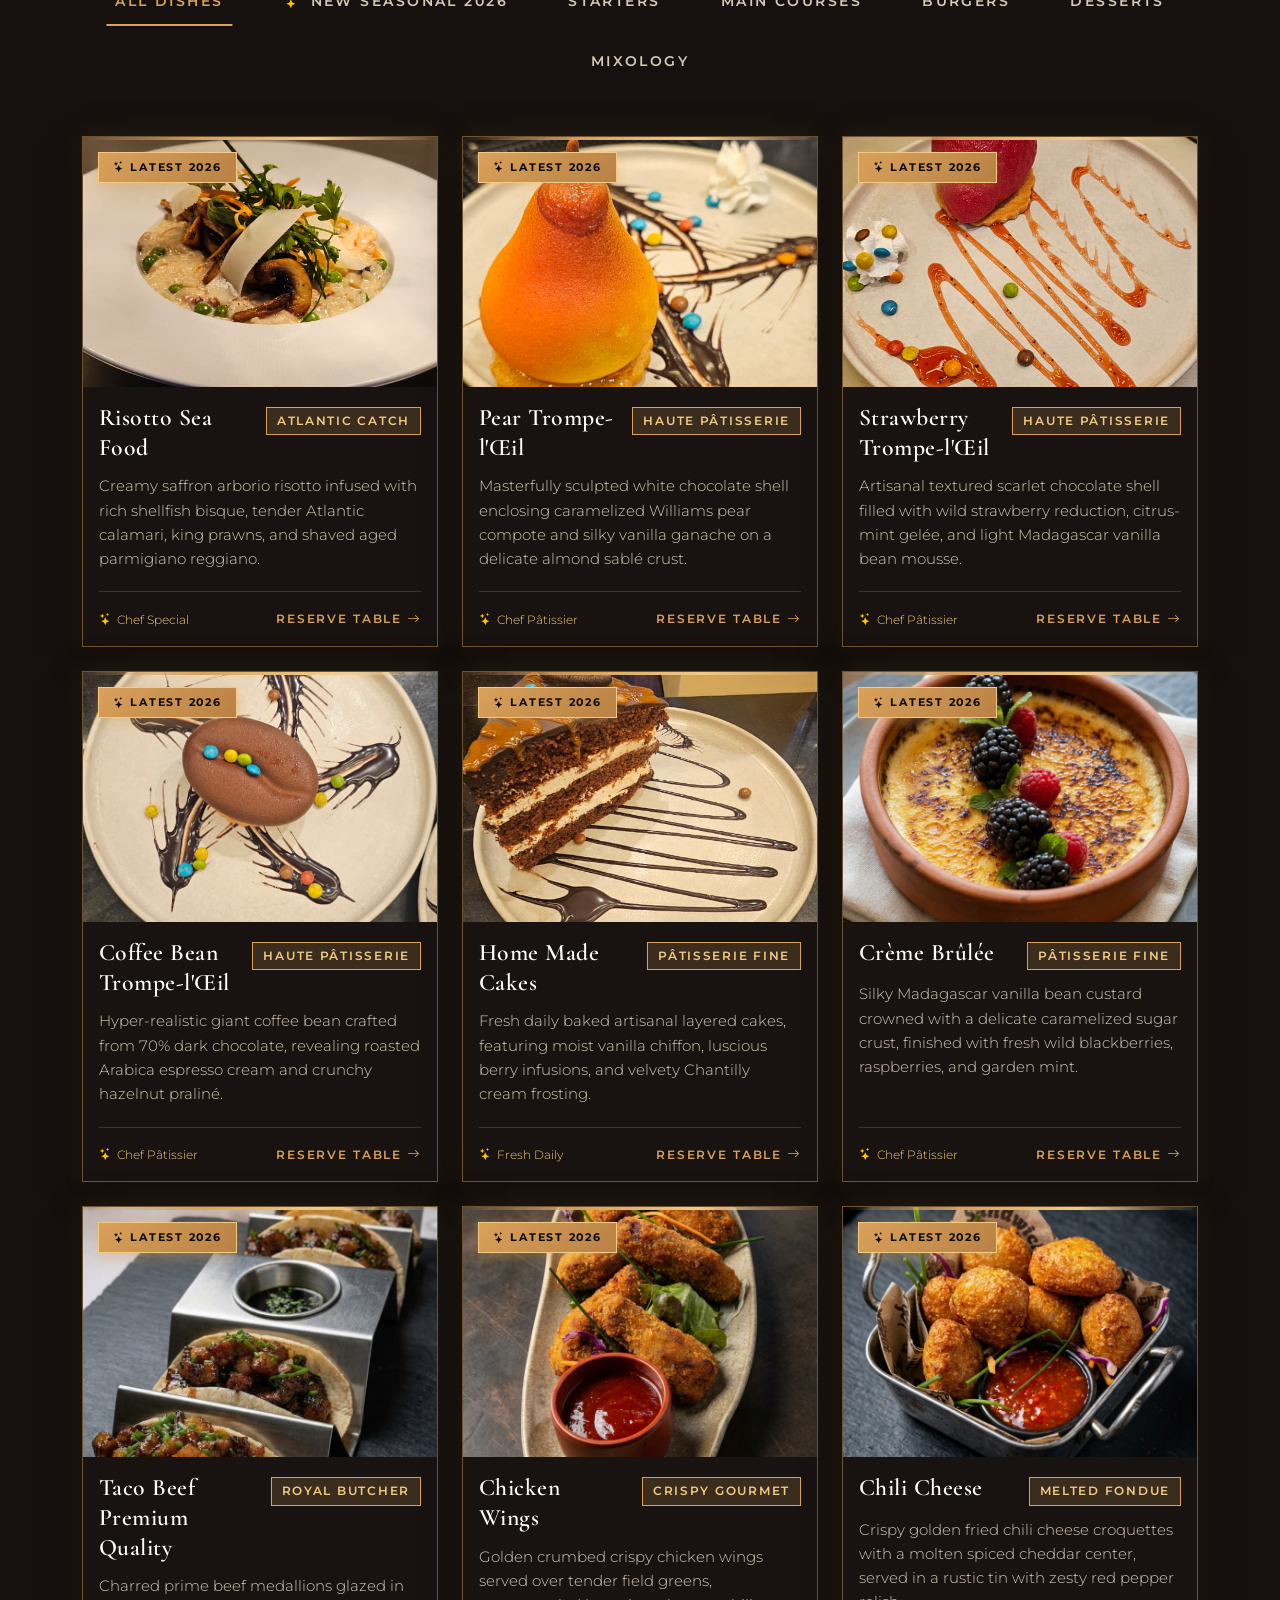
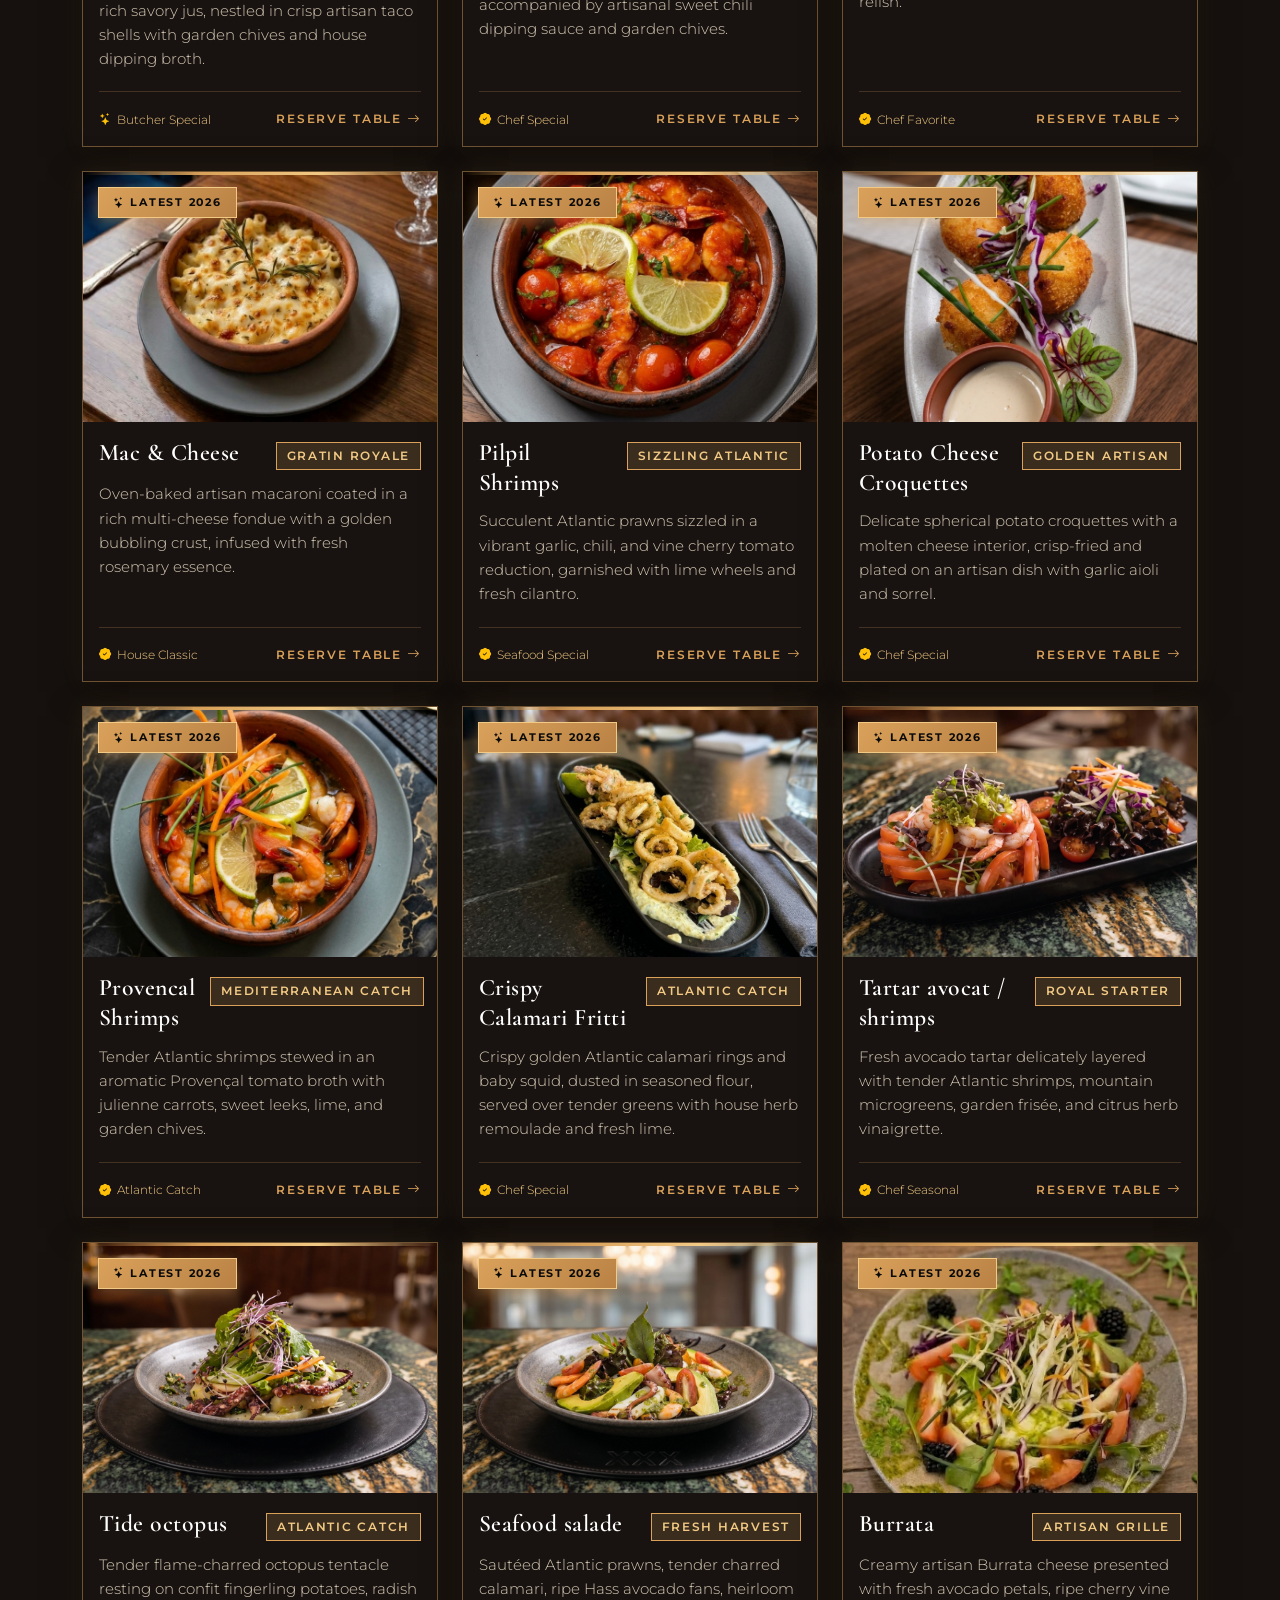
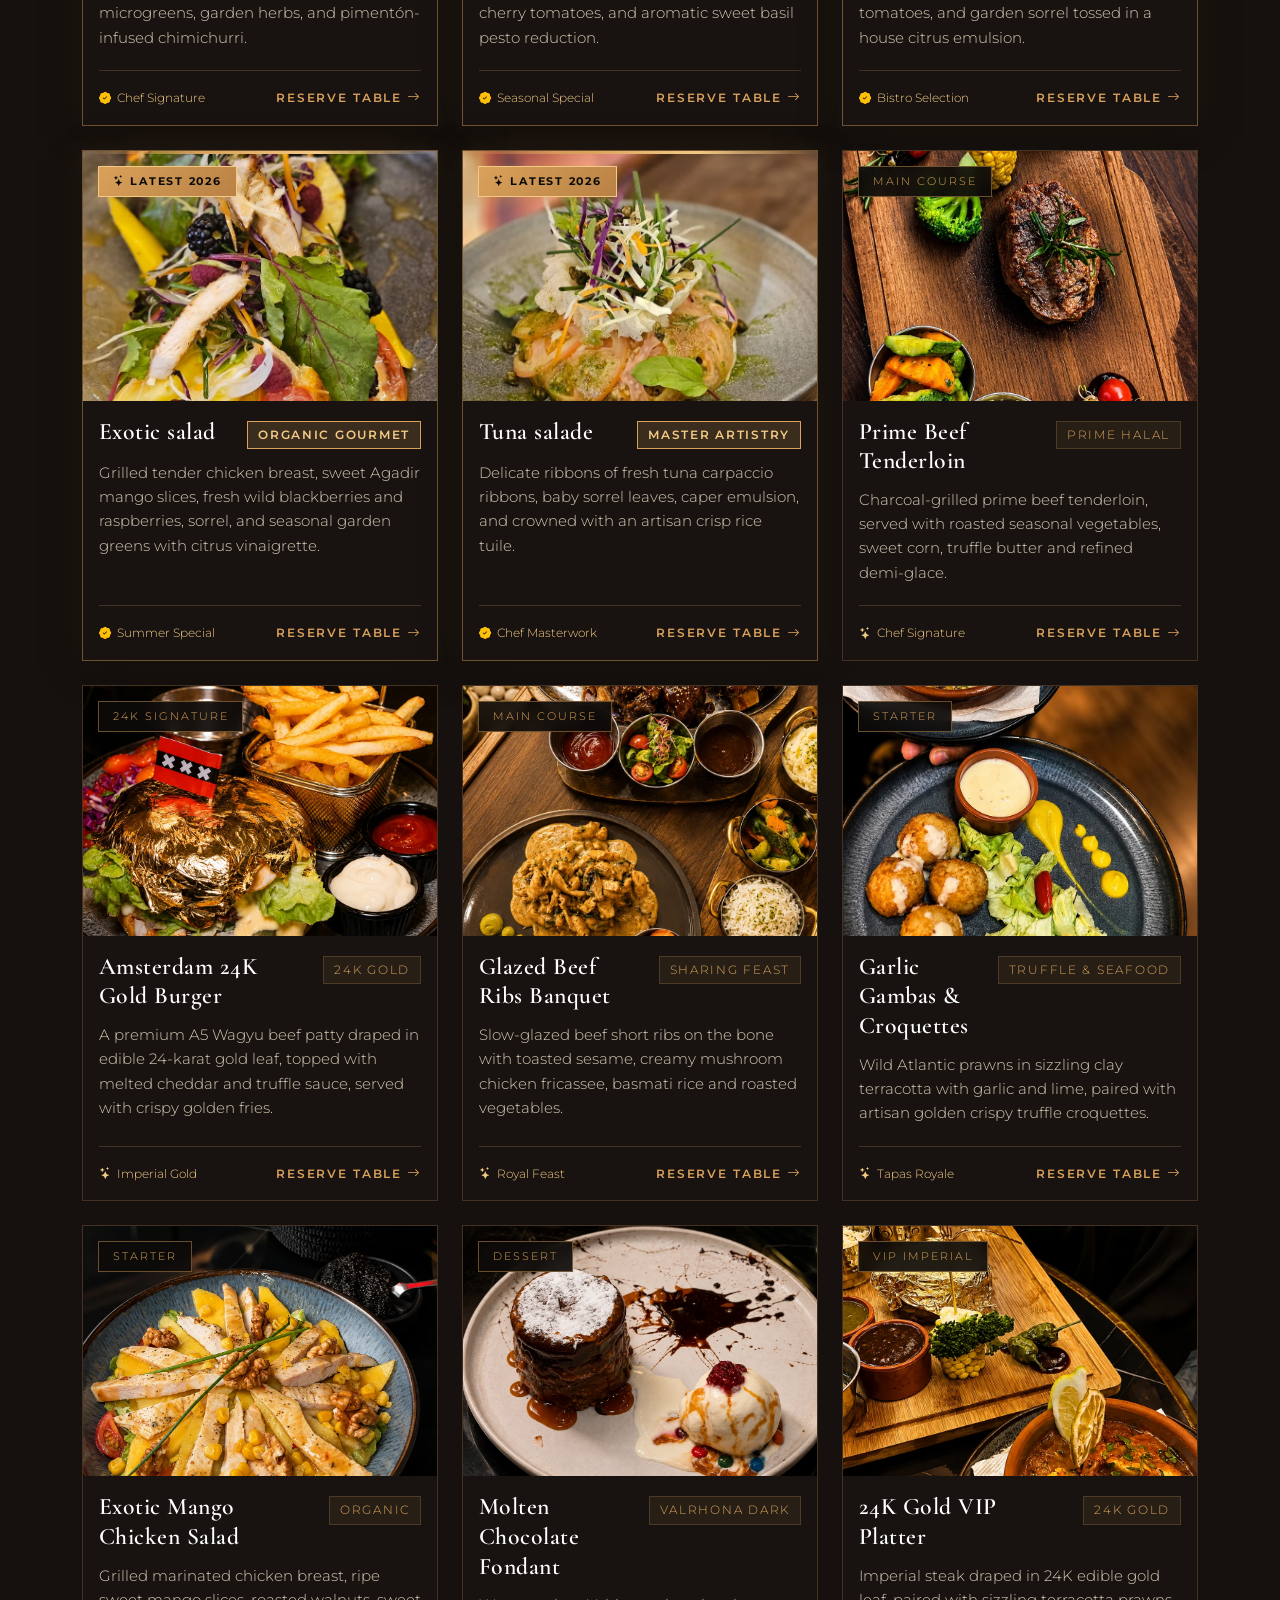
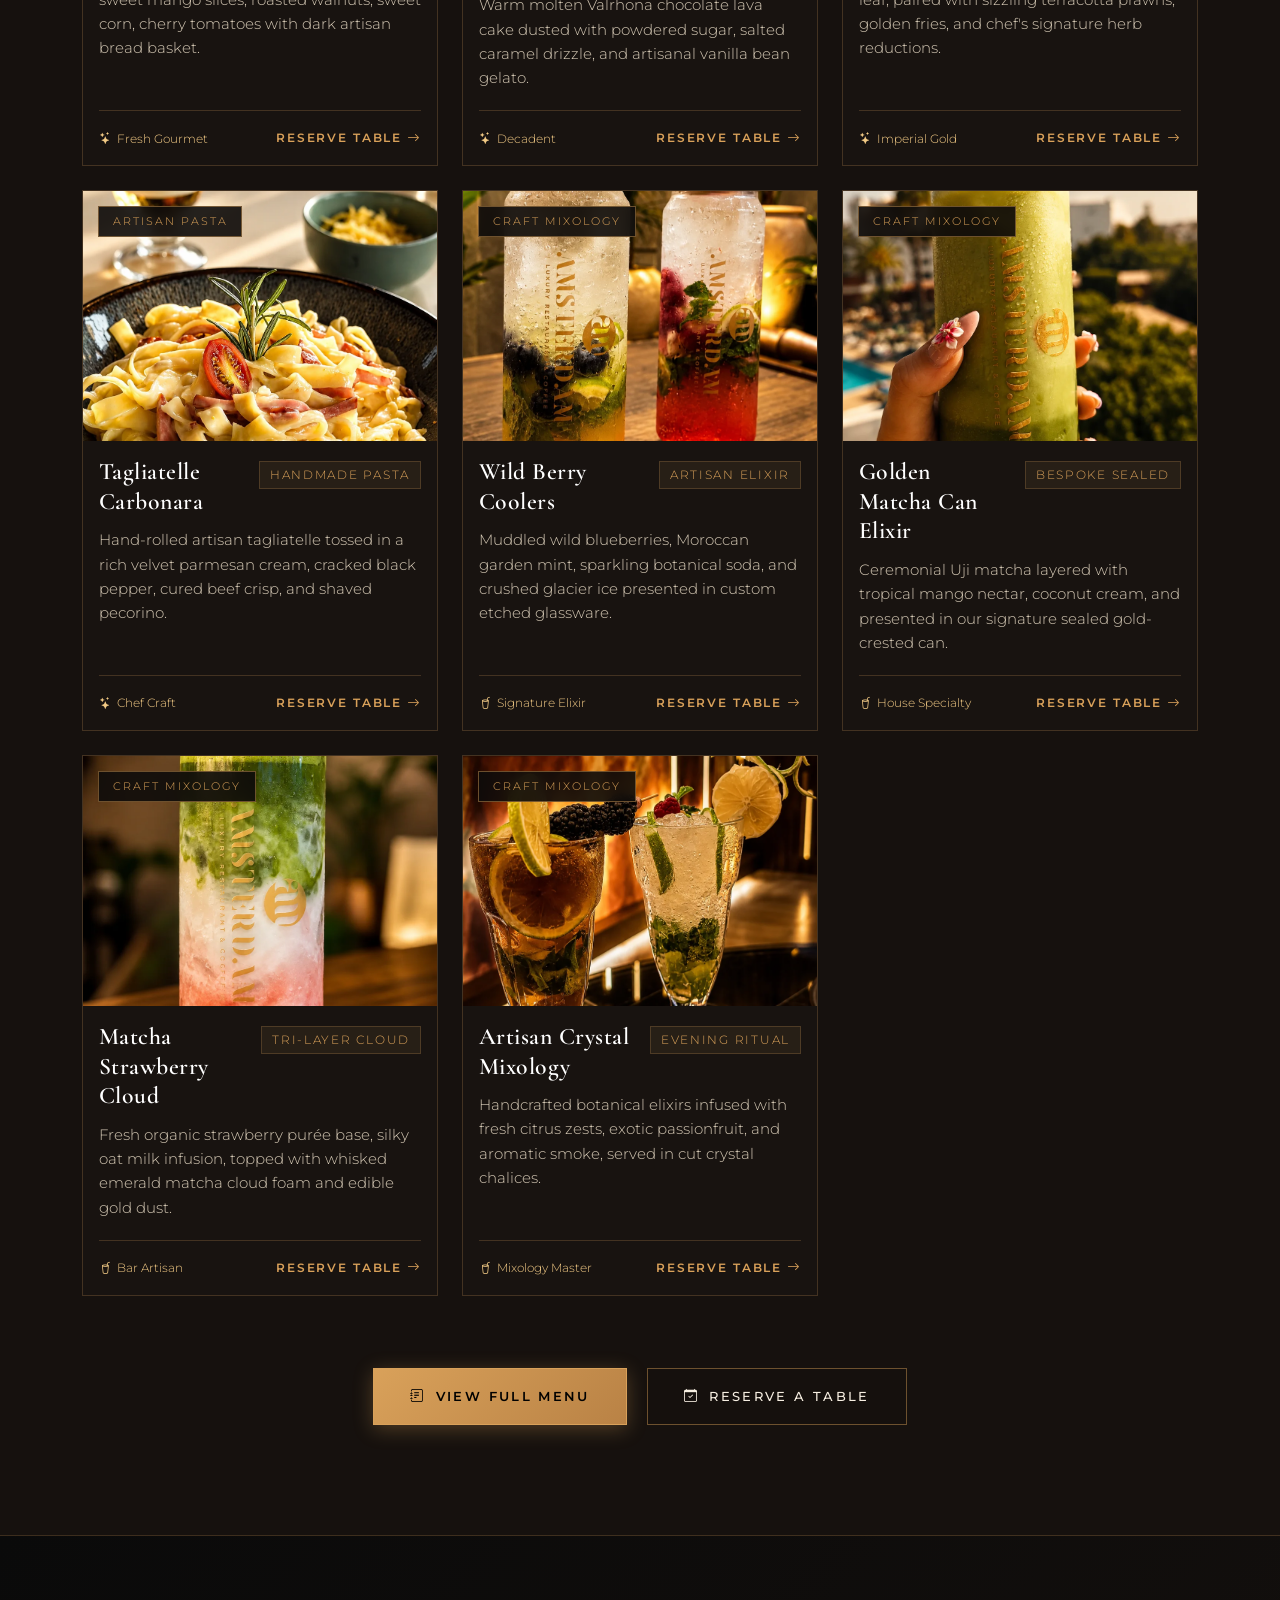
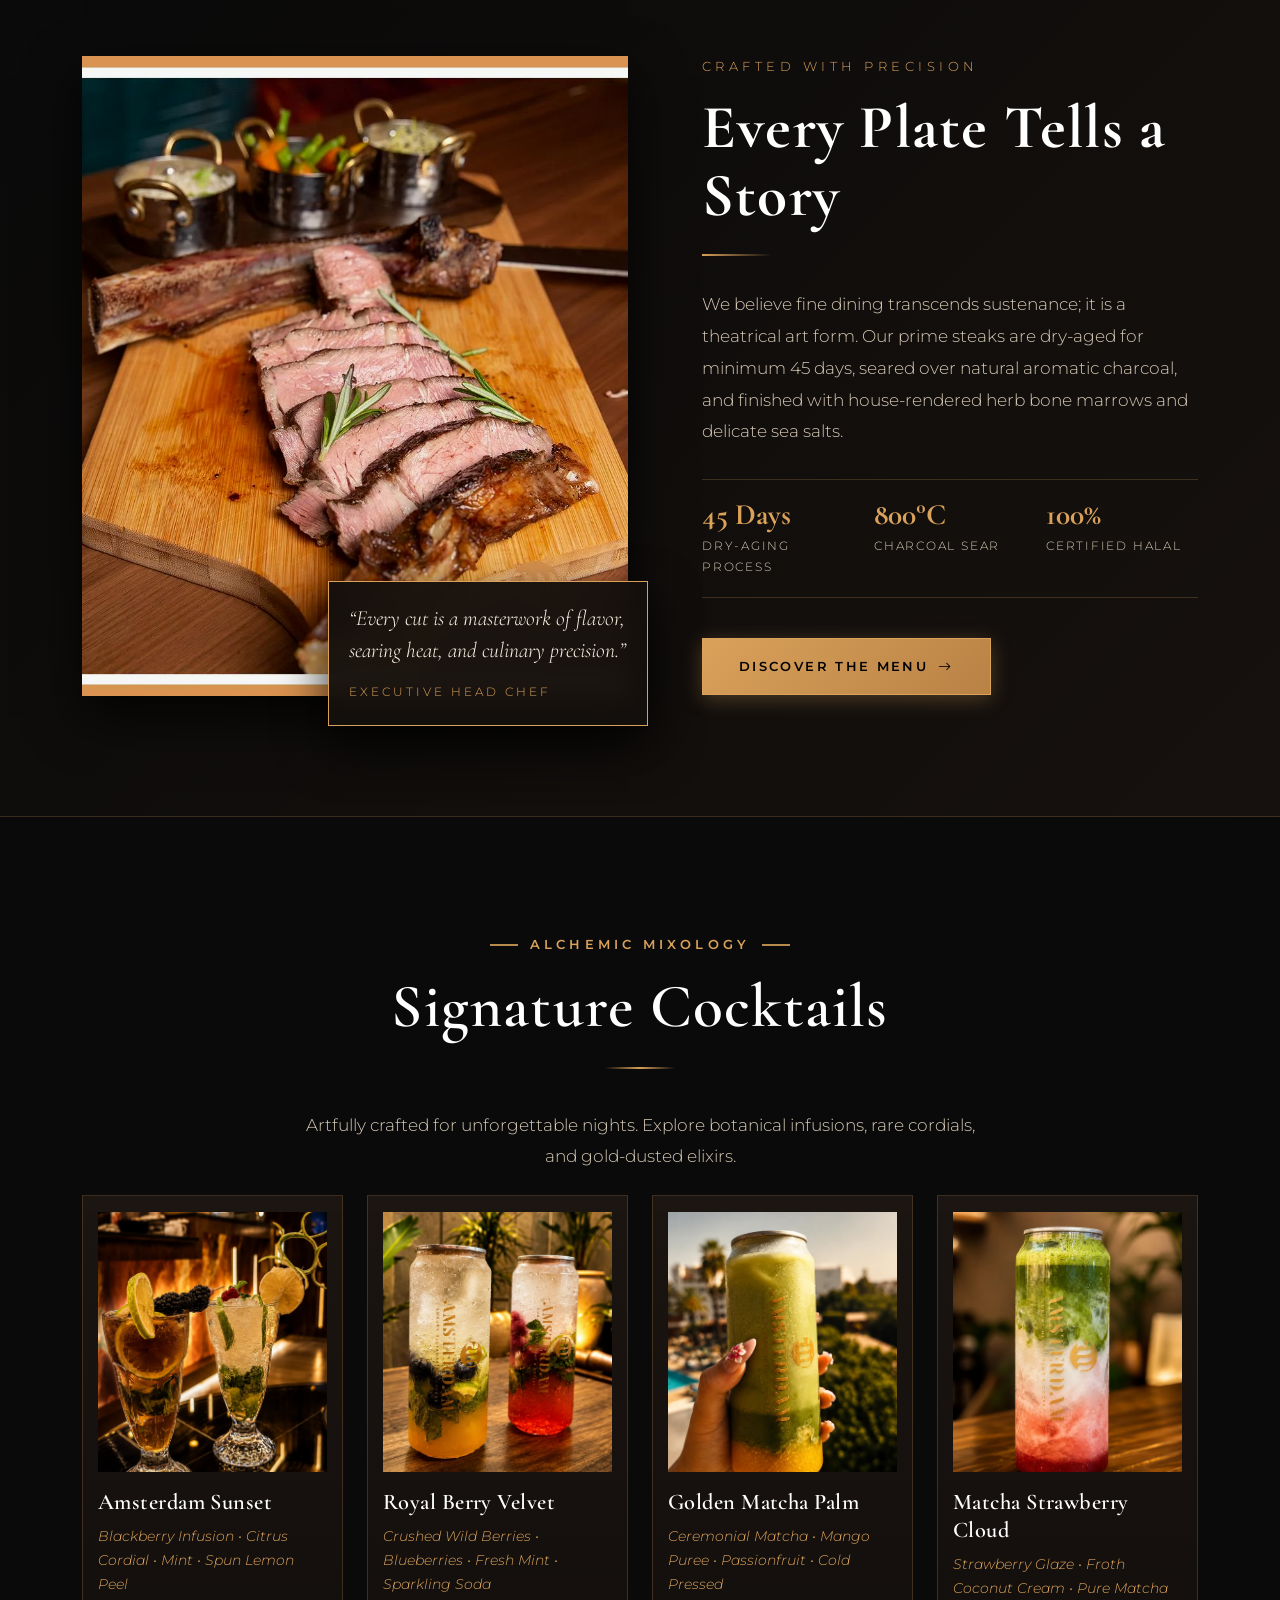
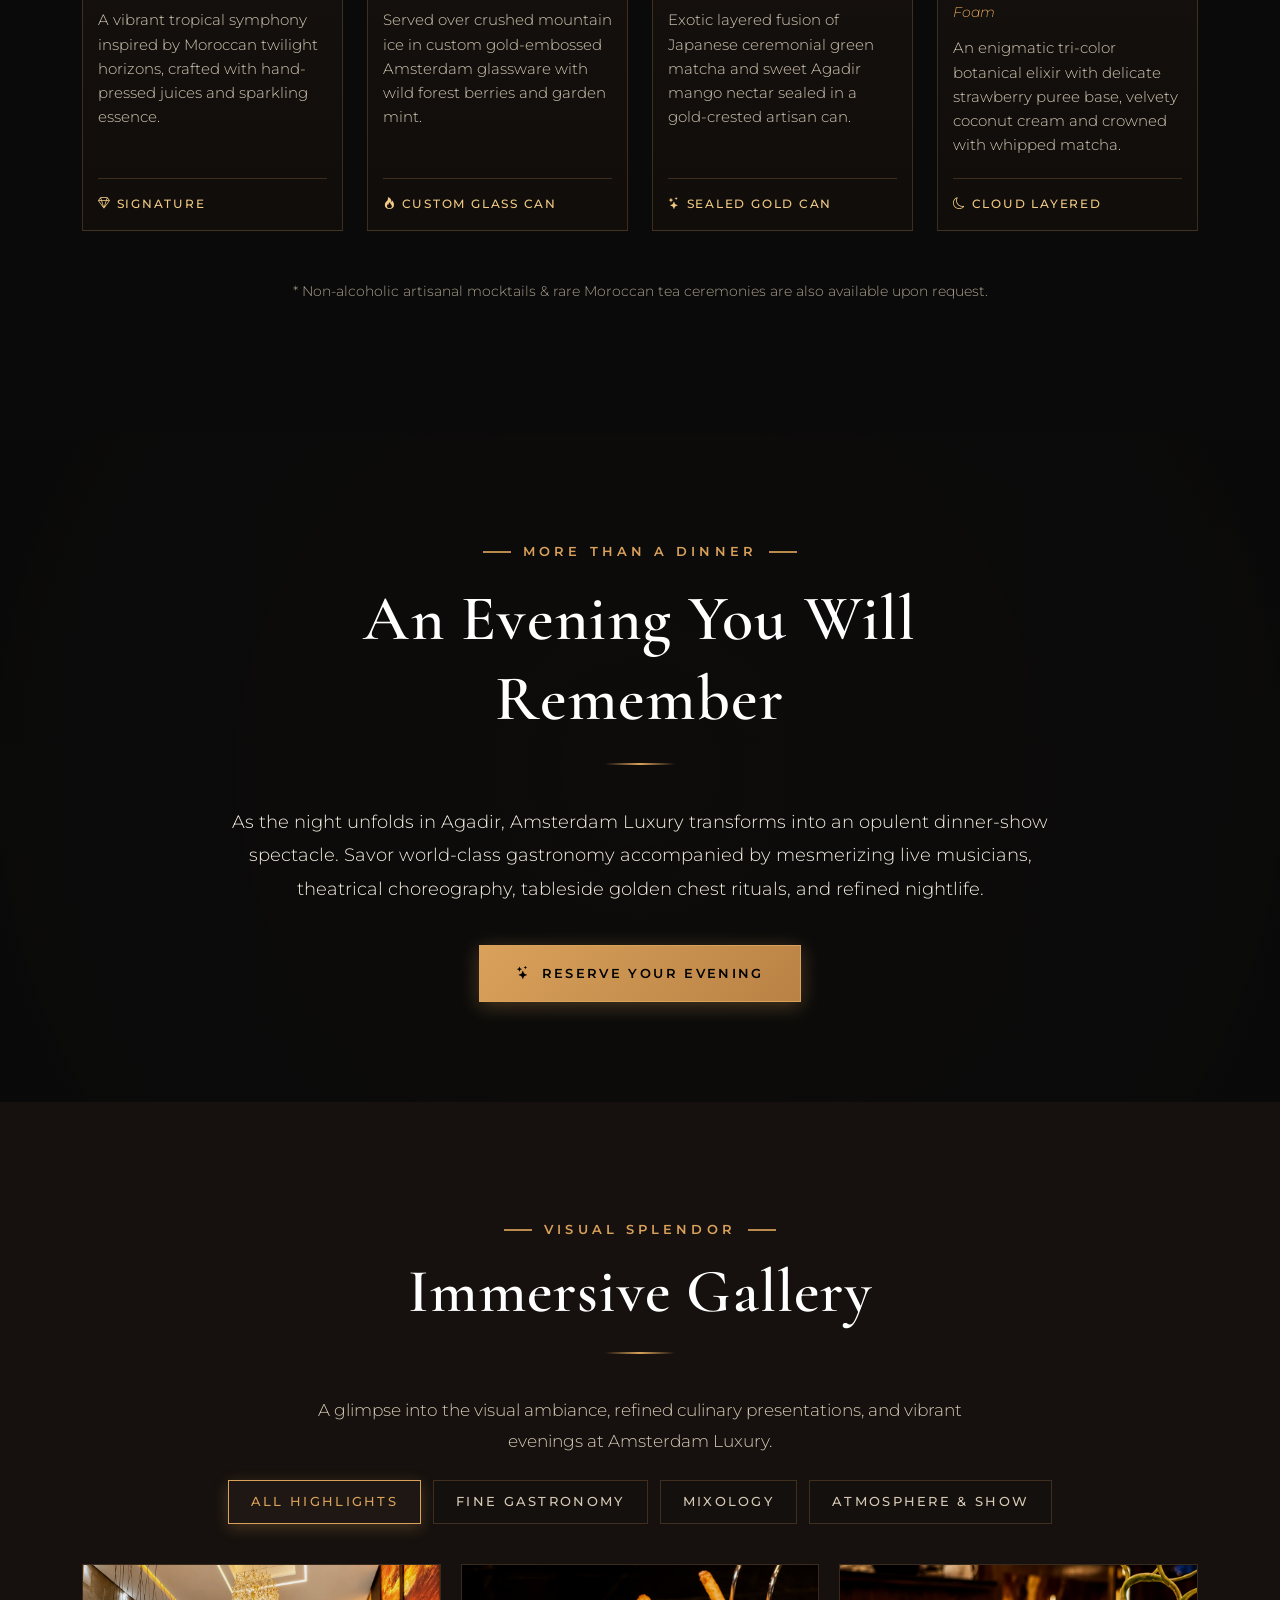
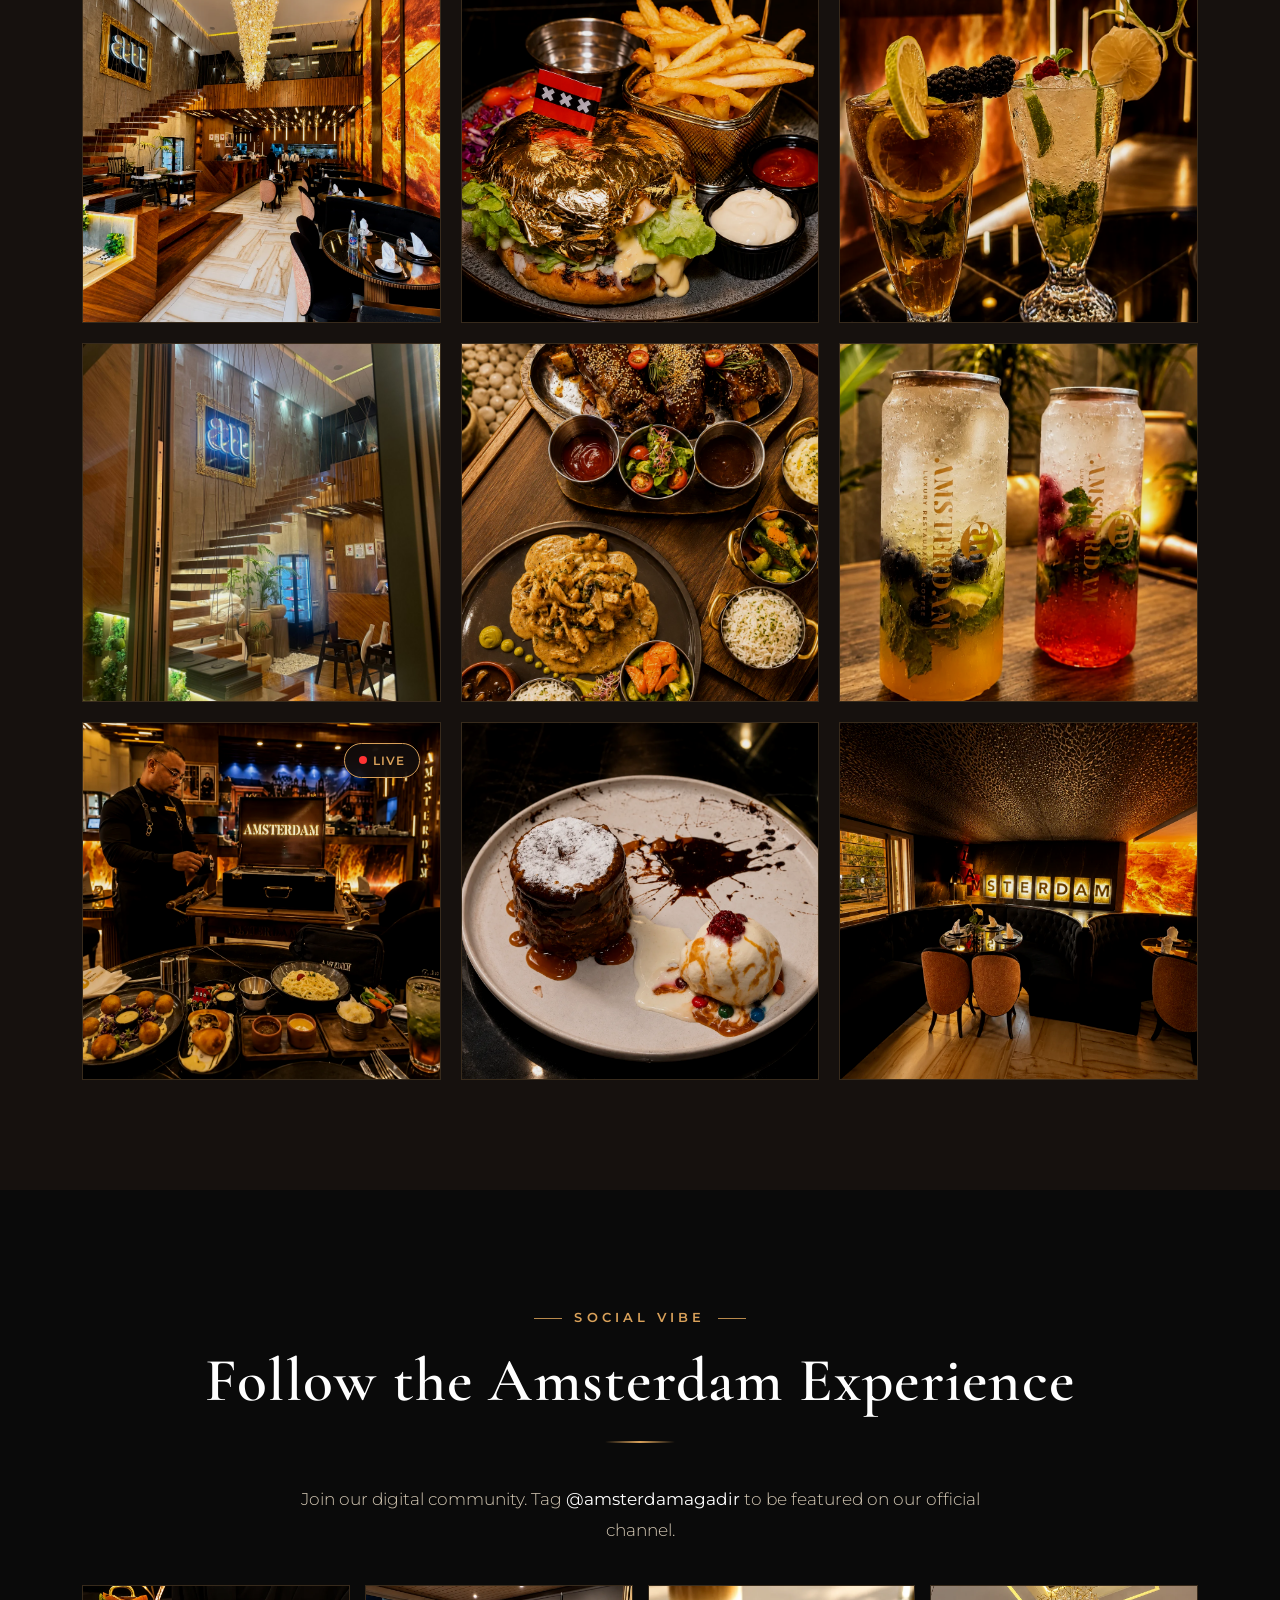
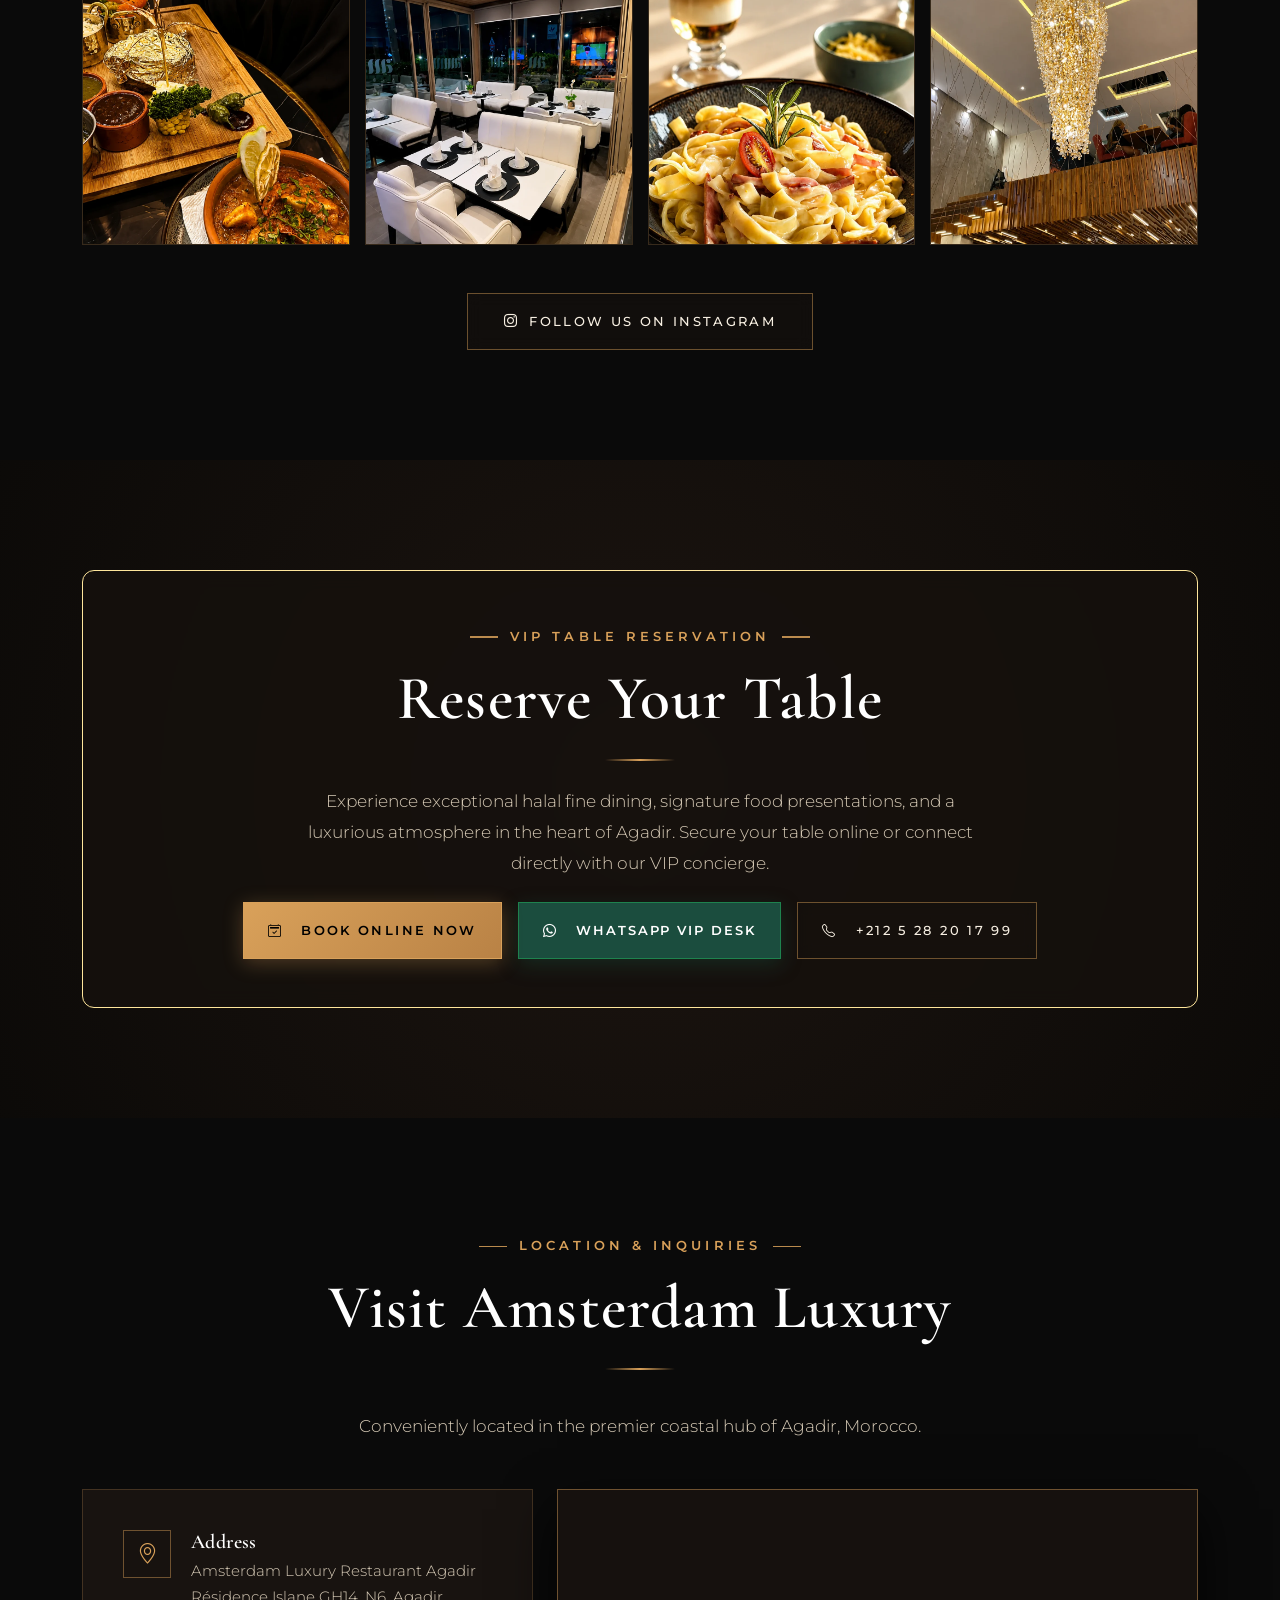
==== commit 038bb4a6: "Lattest" ====
--- a/index.html
+++ b/index.html
@@ -141,13 +141,16 @@
     <aside class="luxury_sidebar_drawer" aria-label="Main Navigation Sidebar">
         <div class="drawer_header">
             <a href="index.html" class="drawer_brand_box">
-                <img src="./assets/imgs/Amsterdam_Logo.jpeg" alt="Amsterdam Luxury" class="drawer_brand_logo">
+                <div class="drawer_brand_mark">
+                    <img src="./assets/imgs/Amsterdam_Logo.jpeg" alt="Amsterdam Luxury" class="drawer_brand_logo">
+                </div>
                 <div>
-                    <span class="drawer_brand_title">AMSTERDAM LUXURY</span>
-                    <span class="drawer_brand_sub">RESTAURANT • LOUNGE • SHOW</span>
+                    <span class="drawer_brand_title">AMSTERDAM</span>
+                    <span class="drawer_brand_sub">HAUTE GASTRONOMIE • AGADIR</span>
                 </div>
             </a>
             <button class="drawer_close_btn" aria-label="Close navigation menu">
+                <span>CLOSE</span>
                 <i class="bi bi-x-lg"></i>
             </button>
         </div>
@@ -156,83 +159,178 @@
             <ul class="drawer_links">
                 <li>
                     <a href="index.html" class="drawer_link active">
-                        <span class="drawer_link_num">01</span>
-                        <span class="drawer_link_text">Home</span>
-                        <i class="bi bi-arrow-right drawer_link_arrow"></i>
+                        <div class="drawer_link_left">
+                            <span class="drawer_link_index">01</span>
+                            <div class="drawer_link_text_wrap">
+                                <span class="drawer_link_title">Home</span>
+                                <span class="drawer_link_tag">Fine Dining & Lounge</span>
+                            </div>
+                        </div>
+                        <div class="drawer_link_action">
+                            <span class="drawer_link_glyph">✦</span>
+                            <i class="bi bi-arrow-right drawer_link_arrow"></i>
+                        </div>
                     </a>
                 </li>
                 <li>
                     <a href="about.html" class="drawer_link">
-                        <span class="drawer_link_num">02</span>
-                        <span class="drawer_link_text">About Us</span>
-                        <i class="bi bi-arrow-right drawer_link_arrow"></i>
+                        <div class="drawer_link_left">
+                            <span class="drawer_link_index">02</span>
+                            <div class="drawer_link_text_wrap">
+                                <span class="drawer_link_title">About Us</span>
+                                <span class="drawer_link_tag">Our Heritage & Story</span>
+                            </div>
+                        </div>
+                        <div class="drawer_link_action">
+                            <span class="drawer_link_glyph">✦</span>
+                            <i class="bi bi-arrow-right drawer_link_arrow"></i>
+                        </div>
                     </a>
                 </li>
                 <li>
                     <a href="menu.html" class="drawer_link">
-                        <span class="drawer_link_num">03</span>
-                        <span class="drawer_link_text">Signature Menu</span>
-                        <i class="bi bi-arrow-right drawer_link_arrow"></i>
+                        <div class="drawer_link_left">
+                            <span class="drawer_link_index">03</span>
+                            <div class="drawer_link_text_wrap">
+                                <span class="drawer_link_title">Signature Menu</span>
+                                <span class="drawer_link_tag">Haute Gastronomie Halal</span>
+                            </div>
+                        </div>
+                        <div class="drawer_link_action">
+                            <span class="drawer_link_glyph">✦</span>
+                            <i class="bi bi-arrow-right drawer_link_arrow"></i>
+                        </div>
+                    </a>
+                </li>
+                <li>
+                    <a href="steaks.html" class="drawer_link">
+                        <div class="drawer_link_left">
+                            <span class="drawer_link_index">04</span>
+                            <div class="drawer_link_text_wrap">
+                                <span class="drawer_link_title">Prime Steaks</span>
+                                <span class="drawer_link_tag">Dry-Aged Butchery & Wagyu</span>
+                            </div>
+                        </div>
+                        <div class="drawer_link_action">
+                            <span class="drawer_link_glyph">✦</span>
+                            <i class="bi bi-arrow-right drawer_link_arrow"></i>
+                        </div>
                     </a>
                 </li>
                 <li>
                     <a href="dinner-show.html" class="drawer_link">
-                        <span class="drawer_link_num">04</span>
-                        <span class="drawer_link_text">Live Dinner Show</span>
-                        <i class="bi bi-arrow-right drawer_link_arrow"></i>
+                        <div class="drawer_link_left">
+                            <span class="drawer_link_index">05</span>
+                            <div class="drawer_link_text_wrap">
+                                <span class="drawer_link_title">Live Dinner Show</span>
+                                <span class="drawer_link_tag">Sensorial Live Artistry</span>
+                            </div>
+                        </div>
+                        <div class="drawer_link_action">
+                            <span class="drawer_link_glyph">✦</span>
+                            <i class="bi bi-arrow-right drawer_link_arrow"></i>
+                        </div>
                     </a>
                 </li>
                 <li>
                     <a href="private-events.html" class="drawer_link">
-                        <span class="drawer_link_num">05</span>
-                        <span class="drawer_link_text">Private Events</span>
-                        <i class="bi bi-arrow-right drawer_link_arrow"></i>
+                        <div class="drawer_link_left">
+                            <span class="drawer_link_index">05</span>
+                            <div class="drawer_link_text_wrap">
+                                <span class="drawer_link_title">Private Events</span>
+                                <span class="drawer_link_tag">VIP Salons & Celebrations</span>
+                            </div>
+                        </div>
+                        <div class="drawer_link_action">
+                            <span class="drawer_link_glyph">✦</span>
+                            <i class="bi bi-arrow-right drawer_link_arrow"></i>
+                        </div>
                     </a>
                 </li>
                 <li>
                     <a href="gallery.html" class="drawer_link">
-                        <span class="drawer_link_num">06</span>
-                        <span class="drawer_link_text">Visual Gallery</span>
-                        <i class="bi bi-arrow-right drawer_link_arrow"></i>
+                        <div class="drawer_link_left">
+                            <span class="drawer_link_index">06</span>
+                            <div class="drawer_link_text_wrap">
+                                <span class="drawer_link_title">Visual Gallery</span>
+                                <span class="drawer_link_tag">Atmosphere & Moments</span>
+                            </div>
+                        </div>
+                        <div class="drawer_link_action">
+                            <span class="drawer_link_glyph">✦</span>
+                            <i class="bi bi-arrow-right drawer_link_arrow"></i>
+                        </div>
                     </a>
                 </li>
                 <li>
                     <a href="reservation.html" class="drawer_link">
-                        <span class="drawer_link_num">07</span>
-                        <span class="drawer_link_text">Reservations</span>
-                        <i class="bi bi-arrow-right drawer_link_arrow"></i>
+                        <div class="drawer_link_left">
+                            <span class="drawer_link_index">07</span>
+                            <div class="drawer_link_text_wrap">
+                                <span class="drawer_link_title">Reservations</span>
+                                <span class="drawer_link_tag">VIP Tables & Concierge</span>
+                            </div>
+                        </div>
+                        <div class="drawer_link_action">
+                            <span class="drawer_link_glyph">✦</span>
+                            <i class="bi bi-arrow-right drawer_link_arrow"></i>
+                        </div>
                     </a>
                 </li>
                 <li>
                     <a href="contact.html" class="drawer_link">
-                        <span class="drawer_link_num">08</span>
-                        <span class="drawer_link_text">Contact & Location</span>
-                        <i class="bi bi-arrow-right drawer_link_arrow"></i>
+                        <div class="drawer_link_left">
+                            <span class="drawer_link_index">08</span>
+                            <div class="drawer_link_text_wrap">
+                                <span class="drawer_link_title">Contact & Location</span>
+                                <span class="drawer_link_tag">Agadir Bay, Morocco</span>
+                            </div>
+                        </div>
+                        <div class="drawer_link_action">
+                            <span class="drawer_link_glyph">✦</span>
+                            <i class="bi bi-arrow-right drawer_link_arrow"></i>
+                        </div>
                     </a>
                 </li>
             </ul>
         </div>
 
         <div class="drawer_footer">
-            <div class="d-flex flex-column gap-2 mb-3">
-                <a href="reservation.html" class="luxury_btn_gold w-100 text-center">
-                    <i class="bi bi-calendar-check"></i> Book VIP Table
+            <div class="drawer_action_grid">
+                <a href="reservation.html" class="drawer_action_card drawer_action_reserve">
+                    <span class="action_card_label">VIP RESERVATION</span>
+                    <span class="action_card_main">
+                        <span>Book Table</span>
+                        <i class="bi bi-arrow-up-right"></i>
+                    </span>
                 </a>
                 <a href="https://wa.me/212609070598" target="_blank" rel="noopener noreferrer"
-                    class="luxury_btn_whatsapp w-100 text-center">
-                    <i class="bi bi-whatsapp"></i> Chat on WhatsApp Concierge
+                    class="drawer_action_card drawer_action_wa">
+                    <span class="action_card_label">
+                        <span class="radar_dot"></span> CONCIERGE 24/7
+                    </span>
+                    <span class="action_card_main">
+                        <span>WhatsApp</span>
+                        <i class="bi bi-whatsapp"></i>
+                    </span>
                 </a>
             </div>
 
-            <div class="drawer_social_row">
-                <a href="https://instagram.com/amsterdamagadir" target="_blank" rel="noopener noreferrer"
-                    class="drawer_social_icon" aria-label="Instagram"><i class="bi bi-instagram"></i></a>
-                <a href="https://tiktok.com/@amsterdamluxury" target="_blank" rel="noopener noreferrer"
-                    class="drawer_social_icon" aria-label="TikTok"><i class="bi bi-tiktok"></i></a>
-                <a href="https://facebook.com" target="_blank" rel="noopener noreferrer" class="drawer_social_icon"
-                    aria-label="Facebook"><i class="bi bi-facebook"></i></a>
-                <a href="https://wa.me/212609070598" target="_blank" rel="noopener noreferrer"
-                    class="drawer_social_icon" aria-label="WhatsApp"><i class="bi bi-whatsapp"></i></a>
+            <div class="drawer_meta_bar">
+                <span class="drawer_coords">AGADIR BAY — 30°25'N 9°36'W</span>
+                <div class="drawer_social_minimal">
+                    <a href="https://instagram.com/amsterdamagadir" target="_blank" rel="noopener noreferrer"
+                        aria-label="Instagram">IG</a>
+                    <span class="meta_dot">/</span>
+                    <a href="https://tiktok.com/@amsterdamluxury" target="_blank" rel="noopener noreferrer"
+                        aria-label="TikTok">TK</a>
+                    <span class="meta_dot">/</span>
+                    <a href="https://facebook.com" target="_blank" rel="noopener noreferrer"
+                        aria-label="Facebook">FB</a>
+                    <span class="meta_dot">/</span>
+                    <a href="https://wa.me/212609070598" target="_blank" rel="noopener noreferrer"
+                        aria-label="WhatsApp">WA</a>
+                </div>
             </div>
         </div>
     </aside>
@@ -255,7 +353,7 @@
 
                     <div class="hero_badge_box" data-aos="fade-down" data-aos-duration="1000">
                         <span class="hero_badge">
-                            <i class="bi bi-stars"></i> FINE DINING • LIVE MUSIC • LUXURY <i class="bi bi-stars"></i>
+                            FINE DINING • LIVE MUSIC • LUXURY
                         </span>
                     </div>
 
@@ -465,14 +563,143 @@
                 <!-- Menu Items Grid -->
                 <div class="row" id="menu_items_container">
 
+                    <!-- Latest Seasonal Dish: Risotto Sea Food -->
+                    <div class="col-lg-4 col-md-6 col-12 mb-4 menu_item_col" data-category="seasonal mains"
+                        data-aos="fade-up">
+                        <div class="menu_card menu_card_latest">
+                            <div class="menu_img_box">
+                                <img src="./assets/imgs/Sea Food/Risotto_sea_food.jpeg"
+                                    alt="Risotto Sea Food - Amsterdam Luxury Agadir" class="menu_card_img" loading="lazy">
+                                <span class="menu_category_tag menu_category_tag_latest"><i class="bi bi-stars"></i>
+                                    Latest 2026</span>
+                            </div>
+                            <div class="menu_content_box">
+                                <div class="menu_header_row">
+                                    <h3 class="menu_item_title">Risotto Sea Food</h3>
+                                    <span class="menu_item_badge_tag menu_item_badge_tag_latest">Atlantic Catch</span>
+                                </div>
+                                <p class="menu_item_desc">Creamy saffron arborio risotto infused with rich shellfish bisque, tender Atlantic calamari, king prawns, and shaved aged parmigiano reggiano.</p>
+                                <div class="menu_item_footer">
+                                    <span class="menu_item_badge"><i class="bi bi-stars text-warning"></i>
+                                        Chef Special</span>
+                                    <a href="reservation.html" class="menu_order_btn">Reserve Table <i
+                                            class="bi bi-arrow-right"></i></a>
+                                </div>
+                            </div>
+                        </div>
+                    </div>
+
+                    <!-- Latest Seasonal Dish: Pear Trompe-l'Œil -->
+                    <div class="col-lg-4 col-md-6 col-12 mb-4 menu_item_col" data-category="seasonal desserts"
+                        data-aos="fade-up" data-aos-delay="40">
+                        <div class="menu_card menu_card_latest">
+                            <div class="menu_img_box">
+                                <img src="./assets/imgs/Sweets/Pear_trompe_l'oeil.jpeg"
+                                    alt="Pear Trompe-l'Œil - Amsterdam Luxury Agadir" class="menu_card_img" loading="lazy">
+                                <span class="menu_category_tag menu_category_tag_latest"><i class="bi bi-stars"></i>
+                                    Latest 2026</span>
+                            </div>
+                            <div class="menu_content_box">
+                                <div class="menu_header_row">
+                                    <h3 class="menu_item_title">Pear Trompe-l'Œil</h3>
+                                    <span class="menu_item_badge_tag menu_item_badge_tag_latest">Haute Pâtisserie</span>
+                                </div>
+                                <p class="menu_item_desc">Masterfully sculpted white chocolate shell enclosing caramelized Williams pear compote and silky vanilla ganache on a delicate almond sablé crust.</p>
+                                <div class="menu_item_footer">
+                                    <span class="menu_item_badge"><i class="bi bi-stars text-warning"></i>
+                                        Chef Pâtissier</span>
+                                    <a href="reservation.html" class="menu_order_btn">Reserve Table <i
+                                            class="bi bi-arrow-right"></i></a>
+                                </div>
+                            </div>
+                        </div>
+                    </div>
+
+                    <!-- Latest Seasonal Dish: Strawberry Trompe-l'Œil -->
+                    <div class="col-lg-4 col-md-6 col-12 mb-4 menu_item_col" data-category="seasonal desserts"
+                        data-aos="fade-up" data-aos-delay="80">
+                        <div class="menu_card menu_card_latest">
+                            <div class="menu_img_box">
+                                <img src="./assets/imgs/Sweets/Strawberry_trompe_l'oeil.jpeg"
+                                    alt="Strawberry Trompe-l'Œil - Amsterdam Luxury Agadir" class="menu_card_img" loading="lazy">
+                                <span class="menu_category_tag menu_category_tag_latest"><i class="bi bi-stars"></i>
+                                    Latest 2026</span>
+                            </div>
+                            <div class="menu_content_box">
+                                <div class="menu_header_row">
+                                    <h3 class="menu_item_title">Strawberry Trompe-l'Œil</h3>
+                                    <span class="menu_item_badge_tag menu_item_badge_tag_latest">Haute Pâtisserie</span>
+                                </div>
+                                <p class="menu_item_desc">Artisanal textured scarlet chocolate shell filled with wild strawberry reduction, citrus-mint gelée, and light Madagascar vanilla bean mousse.</p>
+                                <div class="menu_item_footer">
+                                    <span class="menu_item_badge"><i class="bi bi-stars text-warning"></i>
+                                        Chef Pâtissier</span>
+                                    <a href="reservation.html" class="menu_order_btn">Reserve Table <i
+                                            class="bi bi-arrow-right"></i></a>
+                                </div>
+                            </div>
+                        </div>
+                    </div>
+
+                    <!-- Latest Seasonal Dish: Coffee Bean Trompe-l'Œil -->
+                    <div class="col-lg-4 col-md-6 col-12 mb-4 menu_item_col" data-category="seasonal desserts"
+                        data-aos="fade-up" data-aos-delay="120">
+                        <div class="menu_card menu_card_latest">
+                            <div class="menu_img_box">
+                                <img src="./assets/imgs/Sweets/Trompe_l'oeil_coffee.jpeg"
+                                    alt="Coffee Bean Trompe-l'Œil - Amsterdam Luxury Agadir" class="menu_card_img" loading="lazy">
+                                <span class="menu_category_tag menu_category_tag_latest"><i class="bi bi-stars"></i>
+                                    Latest 2026</span>
+                            </div>
+                            <div class="menu_content_box">
+                                <div class="menu_header_row">
+                                    <h3 class="menu_item_title">Coffee Bean Trompe-l'Œil</h3>
+                                    <span class="menu_item_badge_tag menu_item_badge_tag_latest">Haute Pâtisserie</span>
+                                </div>
+                                <p class="menu_item_desc">Hyper-realistic giant coffee bean crafted from 70% dark chocolate, revealing roasted Arabica espresso cream and crunchy hazelnut praliné.</p>
+                                <div class="menu_item_footer">
+                                    <span class="menu_item_badge"><i class="bi bi-stars text-warning"></i>
+                                        Chef Pâtissier</span>
+                                    <a href="reservation.html" class="menu_order_btn">Reserve Table <i
+                                            class="bi bi-arrow-right"></i></a>
+                                </div>
+                            </div>
+                        </div>
+                    </div>
+
+                    <!-- Latest Seasonal Dish: Home Made Cakes -->
+                    <div class="col-lg-4 col-md-6 col-12 mb-4 menu_item_col" data-category="seasonal desserts"
+                        data-aos="fade-up" data-aos-delay="160">
+                        <div class="menu_card menu_card_latest">
+                            <div class="menu_img_box">
+                                <img src="./assets/imgs/Sweets/Home_made_cakes.jpeg"
+                                    alt="Home Made Cakes - Amsterdam Luxury Agadir" class="menu_card_img" loading="lazy">
+                                <span class="menu_category_tag menu_category_tag_latest"><i class="bi bi-stars"></i>
+                                    Latest 2026</span>
+                            </div>
+                            <div class="menu_content_box">
+                                <div class="menu_header_row">
+                                    <h3 class="menu_item_title">Home Made Cakes</h3>
+                                    <span class="menu_item_badge_tag menu_item_badge_tag_latest">Pâtisserie Fine</span>
+                                </div>
+                                <p class="menu_item_desc">Fresh daily baked artisanal layered cakes, featuring moist vanilla chiffon, luscious berry infusions, and velvety Chantilly cream frosting.</p>
+                                <div class="menu_item_footer">
+                                    <span class="menu_item_badge"><i class="bi bi-stars text-warning"></i>
+                                        Fresh Daily</span>
+                                    <a href="reservation.html" class="menu_order_btn">Reserve Table <i
+                                            class="bi bi-arrow-right"></i></a>
+                                </div>
+                            </div>
+                        </div>
+                    </div>
+
                     <!-- Latest Seasonal Dish: Crème Brûlée -->
                     <div class="col-lg-4 col-md-6 col-12 mb-4 menu_item_col" data-category="seasonal desserts"
                         data-aos="fade-up">
                         <div class="menu_card menu_card_latest">
                             <div class="menu_img_box">
                                 <img src="./assets/imgs/seasonal_menus/Crème_brûlé.jpg"
-                                    alt="Crème Brûlée - Amsterdam Luxury Agadir" class="menu_card_img"
-                                    loading="lazy">
+                                    alt="Crème Brûlée - Amsterdam Luxury Agadir" class="menu_card_img" loading="lazy">
                                 <span class="menu_category_tag menu_category_tag_latest"><i class="bi bi-stars"></i>
                                     Latest 2026</span>
                             </div>
@@ -481,7 +708,9 @@
                                     <h3 class="menu_item_title">Crème Brûlée</h3>
                                     <span class="menu_item_badge_tag menu_item_badge_tag_latest">Pâtisserie Fine</span>
                                 </div>
-                                <p class="menu_item_desc">Silky Madagascar vanilla bean custard crowned with a delicate caramelized sugar crust, finished with fresh wild blackberries, raspberries, and garden mint.</p>
+                                <p class="menu_item_desc">Silky Madagascar vanilla bean custard crowned with a delicate
+                                    caramelized sugar crust, finished with fresh wild blackberries, raspberries, and
+                                    garden mint.</p>
                                 <div class="menu_item_footer">
                                     <span class="menu_item_badge"><i class="bi bi-stars text-warning"></i>
                                         Chef Pâtissier</span>
@@ -508,7 +737,8 @@
                                     <h3 class="menu_item_title">Taco Beef Premium Quality</h3>
                                     <span class="menu_item_badge_tag menu_item_badge_tag_latest">Royal Butcher</span>
                                 </div>
-                                <p class="menu_item_desc">Charred prime beef medallions glazed in rich savory jus, nestled in crisp artisan taco shells with garden chives and house dipping broth.</p>
+                                <p class="menu_item_desc">Charred prime beef medallions glazed in rich savory jus,
+                                    nestled in crisp artisan taco shells with garden chives and house dipping broth.</p>
                                 <div class="menu_item_footer">
                                     <span class="menu_item_badge"><i class="bi bi-stars text-warning"></i>
                                         Butcher Special</span>
@@ -525,8 +755,7 @@
                         <div class="menu_card menu_card_latest">
                             <div class="menu_img_box">
                                 <img src="./assets/imgs/seasonal_menus/Chiken_wings.jpg"
-                                    alt="Chicken Wings - Amsterdam Luxury Agadir" class="menu_card_img"
-                                    loading="lazy">
+                                    alt="Chicken Wings - Amsterdam Luxury Agadir" class="menu_card_img" loading="lazy">
                                 <span class="menu_category_tag menu_category_tag_latest"><i class="bi bi-stars"></i>
                                     Latest 2026</span>
                             </div>
@@ -535,7 +764,8 @@
                                     <h3 class="menu_item_title">Chicken Wings</h3>
                                     <span class="menu_item_badge_tag menu_item_badge_tag_latest">Crispy Gourmet</span>
                                 </div>
-                                <p class="menu_item_desc">Golden crumbed crispy chicken wings served over tender field greens, accompanied by artisanal sweet chili dipping sauce and garden chives.</p>
+                                <p class="menu_item_desc">Golden crumbed crispy chicken wings served over tender field
+                                    greens, accompanied by artisanal sweet chili dipping sauce and garden chives.</p>
                                 <div class="menu_item_footer">
                                     <span class="menu_item_badge"><i class="bi bi-patch-check-fill text-warning"></i>
                                         Chef Special</span>
@@ -552,8 +782,7 @@
                         <div class="menu_card menu_card_latest">
                             <div class="menu_img_box">
                                 <img src="./assets/imgs/seasonal_menus/Chili_cheese.jpg"
-                                    alt="Chili Cheese - Amsterdam Luxury Agadir" class="menu_card_img"
-                                    loading="lazy">
+                                    alt="Chili Cheese - Amsterdam Luxury Agadir" class="menu_card_img" loading="lazy">
                                 <span class="menu_category_tag menu_category_tag_latest"><i class="bi bi-stars"></i>
                                     Latest 2026</span>
                             </div>
@@ -562,7 +791,8 @@
                                     <h3 class="menu_item_title">Chili Cheese</h3>
                                     <span class="menu_item_badge_tag menu_item_badge_tag_latest">Melted Fondue</span>
                                 </div>
-                                <p class="menu_item_desc">Crispy golden fried chili cheese croquettes with a molten spiced cheddar center, served in a rustic tin with zesty red pepper relish.</p>
+                                <p class="menu_item_desc">Crispy golden fried chili cheese croquettes with a molten
+                                    spiced cheddar center, served in a rustic tin with zesty red pepper relish.</p>
                                 <div class="menu_item_footer">
                                     <span class="menu_item_badge"><i class="bi bi-patch-check-fill text-warning"></i>
                                         Chef Favorite</span>
@@ -579,8 +809,7 @@
                         <div class="menu_card menu_card_latest">
                             <div class="menu_img_box">
                                 <img src="./assets/imgs/seasonal_menus/Mac_and_cheese.jpg"
-                                    alt="Mac & Cheese - Amsterdam Luxury Agadir" class="menu_card_img"
-                                    loading="lazy">
+                                    alt="Mac & Cheese - Amsterdam Luxury Agadir" class="menu_card_img" loading="lazy">
                                 <span class="menu_category_tag menu_category_tag_latest"><i class="bi bi-stars"></i>
                                     Latest 2026</span>
                             </div>
@@ -589,7 +818,8 @@
                                     <h3 class="menu_item_title">Mac & Cheese</h3>
                                     <span class="menu_item_badge_tag menu_item_badge_tag_latest">Gratin Royale</span>
                                 </div>
-                                <p class="menu_item_desc">Oven-baked artisan macaroni coated in a rich multi-cheese fondue with a golden bubbling crust, infused with fresh rosemary essence.</p>
+                                <p class="menu_item_desc">Oven-baked artisan macaroni coated in a rich multi-cheese
+                                    fondue with a golden bubbling crust, infused with fresh rosemary essence.</p>
                                 <div class="menu_item_footer">
                                     <span class="menu_item_badge"><i class="bi bi-patch-check-fill text-warning"></i>
                                         House Classic</span>
@@ -606,17 +836,18 @@
                         <div class="menu_card menu_card_latest">
                             <div class="menu_img_box">
                                 <img src="./assets/imgs/seasonal_menus/Pilpil_shrimps.jpg"
-                                    alt="Pilpil Shrimps - Amsterdam Luxury Agadir" class="menu_card_img"
-                                    loading="lazy">
+                                    alt="Pilpil Shrimps - Amsterdam Luxury Agadir" class="menu_card_img" loading="lazy">
                                 <span class="menu_category_tag menu_category_tag_latest"><i class="bi bi-stars"></i>
                                     Latest 2026</span>
                             </div>
                             <div class="menu_content_box">
                                 <div class="menu_header_row">
                                     <h3 class="menu_item_title">Pilpil Shrimps</h3>
-                                    <span class="menu_item_badge_tag menu_item_badge_tag_latest">Sizzling Atlantic</span>
-                                </div>
-                                <p class="menu_item_desc">Succulent Atlantic prawns sizzled in a vibrant garlic, chili, and vine cherry tomato reduction, garnished with lime wheels and fresh cilantro.</p>
+                                    <span class="menu_item_badge_tag menu_item_badge_tag_latest">Sizzling
+                                        Atlantic</span>
+                                </div>
+                                <p class="menu_item_desc">Succulent Atlantic prawns sizzled in a vibrant garlic, chili,
+                                    and vine cherry tomato reduction, garnished with lime wheels and fresh cilantro.</p>
                                 <div class="menu_item_footer">
                                     <span class="menu_item_badge"><i class="bi bi-patch-check-fill text-warning"></i>
                                         Seafood Special</span>
@@ -643,7 +874,9 @@
                                     <h3 class="menu_item_title">Potato Cheese Croquettes</h3>
                                     <span class="menu_item_badge_tag menu_item_badge_tag_latest">Golden Artisan</span>
                                 </div>
-                                <p class="menu_item_desc">Delicate spherical potato croquettes with a molten cheese interior, crisp-fried and plated on an artisan dish with garlic aioli and sorrel.</p>
+                                <p class="menu_item_desc">Delicate spherical potato croquettes with a molten cheese
+                                    interior, crisp-fried and plated on an artisan dish with garlic aioli and sorrel.
+                                </p>
                                 <div class="menu_item_footer">
                                     <span class="menu_item_badge"><i class="bi bi-patch-check-fill text-warning"></i>
                                         Chef Special</span>
@@ -668,9 +901,11 @@
                             <div class="menu_content_box">
                                 <div class="menu_header_row">
                                     <h3 class="menu_item_title">Provencal Shrimps</h3>
-                                    <span class="menu_item_badge_tag menu_item_badge_tag_latest">Mediterranean Catch</span>
-                                </div>
-                                <p class="menu_item_desc">Tender Atlantic shrimps stewed in an aromatic Provençal tomato broth with julienne carrots, sweet leeks, lime, and garden chives.</p>
+                                    <span class="menu_item_badge_tag menu_item_badge_tag_latest">Mediterranean
+                                        Catch</span>
+                                </div>
+                                <p class="menu_item_desc">Tender Atlantic shrimps stewed in an aromatic Provençal tomato
+                                    broth with julienne carrots, sweet leeks, lime, and garden chives.</p>
                                 <div class="menu_item_footer">
                                     <span class="menu_item_badge"><i class="bi bi-patch-check-fill text-warning"></i>
                                         Atlantic Catch</span>
@@ -1024,9 +1259,157 @@
                                     <span class="menu_item_badge_tag">Valrhona Dark</span>
                                 </div>
                                 <p class="menu_item_desc">Warm molten Valrhona chocolate lava cake dusted with powdered
-                                    sugar, salted caramel drizzle, and artisanal vanilla bean gelato.</p>
+                                     sugar, salted caramel drizzle, and artisanal vanilla bean gelato.</p>
                                 <div class="menu_item_footer">
                                     <span class="menu_item_badge"><i class="bi bi-stars"></i> Decadent</span>
+                                    <a href="reservation.html" class="menu_order_btn">Reserve Table <i
+                                            class="bi bi-arrow-right"></i></a>
+                                </div>
+                            </div>
+                        </div>
+                    </div>
+
+                    <!-- Dish 7 -->
+                    <div class="col-lg-4 col-md-6 col-12 mb-4 menu_item_col" data-category="mains" data-aos="fade-up">
+                        <div class="menu_card">
+                            <div class="menu_img_box">
+                                <img src="./assets/imgs/Restaurant/Food7.webp"
+                                    alt="24K Gold VIP Platter - Amsterdam Luxury Agadir" class="menu_card_img"
+                                    loading="lazy">
+                                <span class="menu_category_tag">VIP Imperial</span>
+                            </div>
+                            <div class="menu_content_box">
+                                <div class="menu_header_row">
+                                    <h3 class="menu_item_title">24K Gold VIP Platter</h3>
+                                    <span class="menu_item_badge_tag">24K Gold</span>
+                                </div>
+                                <p class="menu_item_desc">Imperial steak draped in 24K edible gold leaf, paired with sizzling terracotta prawns, golden fries, and chef's signature herb reductions.</p>
+                                <div class="menu_item_footer">
+                                    <span class="menu_item_badge"><i class="bi bi-stars"></i> Imperial Gold</span>
+                                    <a href="reservation.html" class="menu_order_btn">Reserve Table <i
+                                            class="bi bi-arrow-right"></i></a>
+                                </div>
+                            </div>
+                        </div>
+                    </div>
+
+                    <!-- Dish 8 -->
+                    <div class="col-lg-4 col-md-6 col-12 mb-4 menu_item_col" data-category="mains" data-aos="fade-up"
+                        data-aos-delay="100">
+                        <div class="menu_card">
+                            <div class="menu_img_box">
+                                <img src="./assets/imgs/Restaurant/Food8.webp"
+                                    alt="Tagliatelle Carbonara - Amsterdam Luxury Agadir" class="menu_card_img"
+                                    loading="lazy">
+                                <span class="menu_category_tag">Artisan Pasta</span>
+                            </div>
+                            <div class="menu_content_box">
+                                <div class="menu_header_row">
+                                    <h3 class="menu_item_title">Tagliatelle Carbonara</h3>
+                                    <span class="menu_item_badge_tag">Handmade Pasta</span>
+                                </div>
+                                <p class="menu_item_desc">Hand-rolled artisan tagliatelle tossed in a rich velvet parmesan cream, cracked black pepper, cured beef crisp, and shaved pecorino.</p>
+                                <div class="menu_item_footer">
+                                    <span class="menu_item_badge"><i class="bi bi-stars"></i> Chef Craft</span>
+                                    <a href="reservation.html" class="menu_order_btn">Reserve Table <i
+                                            class="bi bi-arrow-right"></i></a>
+                                </div>
+                            </div>
+                        </div>
+                    </div>
+
+                    <!-- Mixology 1 -->
+                    <div class="col-lg-4 col-md-6 col-12 mb-4 menu_item_col" data-category="drinks" data-aos="fade-up"
+                        data-aos-delay="200">
+                        <div class="menu_card">
+                            <div class="menu_img_box">
+                                <img src="./assets/imgs/Restaurant/Drink2.webp"
+                                    alt="Wild Berry Coolers - Amsterdam Luxury Agadir" class="menu_card_img"
+                                    loading="lazy">
+                                <span class="menu_category_tag">Craft Mixology</span>
+                            </div>
+                            <div class="menu_content_box">
+                                <div class="menu_header_row">
+                                    <h3 class="menu_item_title">Wild Berry Coolers</h3>
+                                    <span class="menu_item_badge_tag">Artisan Elixir</span>
+                                </div>
+                                <p class="menu_item_desc">Muddled wild blueberries, Moroccan garden mint, sparkling botanical soda, and crushed glacier ice presented in custom etched glassware.</p>
+                                <div class="menu_item_footer">
+                                    <span class="menu_item_badge"><i class="bi bi-cup-straw"></i> Signature Elixir</span>
+                                    <a href="reservation.html" class="menu_order_btn">Reserve Table <i
+                                            class="bi bi-arrow-right"></i></a>
+                                </div>
+                            </div>
+                        </div>
+                    </div>
+
+                    <!-- Mixology 2 -->
+                    <div class="col-lg-4 col-md-6 col-12 mb-4 menu_item_col" data-category="drinks" data-aos="fade-up">
+                        <div class="menu_card">
+                            <div class="menu_img_box">
+                                <img src="./assets/imgs/Restaurant/Drink1.webp"
+                                    alt="Golden Matcha Can Elixir - Amsterdam Luxury Agadir" class="menu_card_img"
+                                    loading="lazy">
+                                <span class="menu_category_tag">Craft Mixology</span>
+                            </div>
+                            <div class="menu_content_box">
+                                <div class="menu_header_row">
+                                    <h3 class="menu_item_title">Golden Matcha Can Elixir</h3>
+                                    <span class="menu_item_badge_tag">Bespoke Sealed</span>
+                                </div>
+                                <p class="menu_item_desc">Ceremonial Uji matcha layered with tropical mango nectar, coconut cream, and presented in our signature sealed gold-crested can.</p>
+                                <div class="menu_item_footer">
+                                    <span class="menu_item_badge"><i class="bi bi-cup-straw"></i> House Specialty</span>
+                                    <a href="reservation.html" class="menu_order_btn">Reserve Table <i
+                                            class="bi bi-arrow-right"></i></a>
+                                </div>
+                            </div>
+                        </div>
+                    </div>
+
+                    <!-- Mixology 3 -->
+                    <div class="col-lg-4 col-md-6 col-12 mb-4 menu_item_col" data-category="drinks" data-aos="fade-up"
+                        data-aos-delay="100">
+                        <div class="menu_card">
+                            <div class="menu_img_box">
+                                <img src="./assets/imgs/Restaurant/Drink3.webp"
+                                    alt="Matcha Strawberry Cloud - Amsterdam Luxury Agadir" class="menu_card_img"
+                                    loading="lazy">
+                                <span class="menu_category_tag">Craft Mixology</span>
+                            </div>
+                            <div class="menu_content_box">
+                                <div class="menu_header_row">
+                                    <h3 class="menu_item_title">Matcha Strawberry Cloud</h3>
+                                    <span class="menu_item_badge_tag">Tri-Layer Cloud</span>
+                                </div>
+                                <p class="menu_item_desc">Fresh organic strawberry purée base, silky oat milk infusion, topped with whisked emerald matcha cloud foam and edible gold dust.</p>
+                                <div class="menu_item_footer">
+                                    <span class="menu_item_badge"><i class="bi bi-cup-straw"></i> Bar Artisan</span>
+                                    <a href="reservation.html" class="menu_order_btn">Reserve Table <i
+                                            class="bi bi-arrow-right"></i></a>
+                                </div>
+                            </div>
+                        </div>
+                    </div>
+
+                    <!-- Mixology 4 -->
+                    <div class="col-lg-4 col-md-6 col-12 mb-4 menu_item_col" data-category="drinks" data-aos="fade-up"
+                        data-aos-delay="200">
+                        <div class="menu_card">
+                            <div class="menu_img_box">
+                                <img src="./assets/imgs/Restaurant/Drink4.webp"
+                                    alt="Artisan Crystal Mixology - Amsterdam Luxury Agadir" class="menu_card_img"
+                                    loading="lazy">
+                                <span class="menu_category_tag">Craft Mixology</span>
+                            </div>
+                            <div class="menu_content_box">
+                                <div class="menu_header_row">
+                                    <h3 class="menu_item_title">Artisan Crystal Mixology</h3>
+                                    <span class="menu_item_badge_tag">Evening Ritual</span>
+                                </div>
+                                <p class="menu_item_desc">Handcrafted botanical elixirs infused with fresh citrus zests, exotic passionfruit, and aromatic smoke, served in cut crystal chalices.</p>
+                                <div class="menu_item_footer">
+                                    <span class="menu_item_badge"><i class="bi bi-cup-straw"></i> Mixology Master</span>
                                     <a href="reservation.html" class="menu_order_btn">Reserve Table <i
                                             class="bi bi-arrow-right"></i></a>
                                 </div>
@@ -1490,8 +1873,7 @@
                     <h2 class="section_title">Visit Amsterdam Luxury</h2>
                     <div class="gold_divider"></div>
                     <p class="section_subtitle">
-                        Conveniently located in the premier coastal hub of Agadir, Morocco. Valet parking and VIP
-                        private entrances are available.
+                        Conveniently located in the premier coastal hub of Agadir, Morocco.
                     </p>
                 </div>
 
@@ -1773,14 +2155,16 @@
                     <h3 class="modal-title mb-2 text-white">Reservation Request Formed</h3>
                     <p class="text-white-50 small mb-4">
                         Thank you, <strong id="confirm_guest_name" class="text-warning">Guest</strong>. We have
-                        prepared your VIP booking details for <span id="confirm_datetime" class="text-white">Tonight</span>
+                        prepared your VIP booking details for <span id="confirm_datetime"
+                            class="text-white">Tonight</span>
                         (<span id="confirm_guests" class="text-white">2 Guests</span>).
                     </p>
 
                     <div class="modal_info_box text-start">
                         <small class="text-warning text-uppercase d-block mb-1 font-monospace">Next Step:</small>
                         <p class="text-white-50 small mb-0">
-                            Click below to open WhatsApp with your pre-filled reservation details and receive an immediate booking confirmation from our VIP Concierge.
+                            Click below to open WhatsApp with your pre-filled reservation details and receive an
+                            immediate booking confirmation from our VIP Concierge.
                         </p>
                     </div>
 
--- a/assets/css/style.css
+++ b/assets/css/style.css
@@ -7,7 +7,7 @@
 /* --------------------------------------------------------------------------
    1. GOOGLE FONTS & DESIGN TOKENS
    -------------------------------------------------------------------------- */
-@import url('https://fonts.googleapis.com/css2?family=Cormorant+Garamond:ital,wght@0,400;0,500;0,600;0,700;1,400;1,600&family=Montserrat:wght@200;300;400;500;600;700&display=swap');
+@import url('https://fonts.googleapis.com/css2?family=Cinzel:wght@400;500;600;700;800;900&family=Cormorant+Garamond:ital,wght@0,400;0,500;0,600;0,700;1,400;1,600&family=Montserrat:wght@200;300;400;500;600;700&display=swap');
 
 :root {
     /* Color Palette */
@@ -33,6 +33,7 @@
     --glass_border: rgba(217, 161, 90, 0.28);
 
     /* Typography */
+    --cinzel_font: 'Cinzel', Georgia, 'Times New Roman', serif;
     --heading_font: 'Cormorant Garamond', Georgia, serif;
     --body_font: 'Montserrat', -apple-system, BlinkMacSystemFont, 'Segoe UI', Roboto, sans-serif;
 
@@ -500,7 +501,9 @@
     background: var(--gold_light);
 }
 
-/* Sidebar Drawer Navigation */
+/* --------------------------------------------------------------------------
+   4. LUXURY MENU TOGGLE & SIDEBAR DRAWER (ARCHITECTURAL, MINIMAL & ANIMATED)
+   -------------------------------------------------------------------------- */
 .luxury_sidebar_drawer,
 .mobile_nav_drawer {
     position: fixed;
@@ -509,18 +512,41 @@
     width: 100%;
     max-width: 440px;
     height: 100vh;
-    background: linear-gradient(180deg, rgba(14, 11, 9, 0.985) 0%, rgba(8, 7, 6, 0.99) 100%);
-    backdrop-filter: blur(25px);
-    -webkit-backdrop-filter: blur(25px);
-    border-left: 1px solid var(--gold_border);
+    height: 100dvh;
+    background: #090807;
+    backdrop-filter: blur(40px);
+    -webkit-backdrop-filter: blur(40px);
+    border-left: 1px solid rgba(217, 161, 90, 0.28);
     z-index: 1200;
-    padding: 30px 28px;
+    padding: 28px 26px 20px;
     display: flex;
     flex-direction: column;
     justify-content: space-between;
     overflow-y: auto;
-    transition: right 0.45s cubic-bezier(0.16, 1, 0.3, 1);
-    box-shadow: -20px 0 60px rgba(0, 0, 0, 0.9);
+    overflow-x: hidden;
+    transition: right 0.5s cubic-bezier(0.19, 1, 0.22, 1);
+    box-shadow: -30px 0 90px rgba(0, 0, 0, 0.98), inset 1px 0 0 rgba(242, 202, 133, 0.12);
+}
+
+/* Ambient Breathing Golden Aurora */
+.luxury_sidebar_drawer::before {
+    content: '';
+    position: absolute;
+    top: -20%;
+    right: -25%;
+    width: 440px;
+    height: 440px;
+    border-radius: 50%;
+    background: radial-gradient(circle, rgba(217, 161, 90, 0.14) 0%, rgba(185, 130, 69, 0.04) 50%, transparent 70%);
+    filter: blur(60px);
+    pointer-events: none;
+    animation: luxury_aurora_pulse 10s ease-in-out infinite alternate;
+}
+
+@keyframes luxury_aurora_pulse {
+    0% { transform: scale(0.9) translate(0, 0); opacity: 0.5; }
+    50% { transform: scale(1.15) translate(-30px, 40px); opacity: 0.85; }
+    100% { transform: scale(0.95) translate(15px, -20px); opacity: 0.6; }
 }
 
 .luxury_sidebar_drawer.open,
@@ -534,13 +560,13 @@
     left: 0;
     width: 100vw;
     height: 100vh;
-    background: rgba(0, 0, 0, 0.82);
-    backdrop-filter: blur(6px);
-    -webkit-backdrop-filter: blur(6px);
+    background: rgba(3, 2, 2, 0.88);
+    backdrop-filter: blur(10px);
+    -webkit-backdrop-filter: blur(10px);
     z-index: 1190;
     opacity: 0;
     visibility: hidden;
-    transition: all var(--transition_smooth);
+    transition: all 0.45s cubic-bezier(0.19, 1, 0.22, 1);
 }
 
 .drawer_backdrop.open {
@@ -548,12 +574,15 @@
     visibility: visible;
 }
 
+/* Sharp Architectural Header */
 .drawer_header {
     display: flex;
     align-items: center;
     justify-content: space-between;
-    padding-bottom: 20px;
-    border-bottom: 1px solid var(--gold_border_light);
+    padding-bottom: 18px;
+    border-bottom: 1px solid rgba(217, 161, 90, 0.2);
+    position: relative;
+    z-index: 2;
 }
 
 .drawer_brand_box {
@@ -563,60 +592,123 @@
     text-decoration: none;
 }
 
+.drawer_brand_mark {
+    width: 38px;
+    height: 38px;
+    border: 1px solid rgba(217, 161, 90, 0.45);
+    display: flex;
+    align-items: center;
+    justify-content: center;
+    padding: 2px;
+    background: rgba(0, 0, 0, 0.8);
+    position: relative;
+    flex-shrink: 0;
+}
+
+.drawer_brand_mark::before {
+    content: '';
+    position: absolute;
+    top: -2px;
+    left: -2px;
+    width: 6px;
+    height: 6px;
+    border-top: 1.5px solid var(--gold_light);
+    border-left: 1.5px solid var(--gold_light);
+}
+
+.drawer_brand_mark::after {
+    content: '';
+    position: absolute;
+    bottom: -2px;
+    right: -2px;
+    width: 6px;
+    height: 6px;
+    border-bottom: 1.5px solid var(--gold_light);
+    border-right: 1.5px solid var(--gold_light);
+}
+
 .drawer_brand_logo {
-    width: 42px;
-    height: 42px;
-    border-radius: 50%;
-    border: 1px solid var(--primary_color);
+    width: 100%;
+    height: 100%;
     object-fit: cover;
+    border-radius: 0 !important;
 }
 
 .drawer_brand_title {
-    font-family: var(--heading_font);
-    font-size: 1.25rem;
+    font-family: var(--cinzel_font);
+    font-size: 1.05rem;
     font-weight: 700;
-    letter-spacing: 0.12em;
-    color: var(--white_color);
+    letter-spacing: 0.22em;
+    color: #FFFFFF;
     display: block;
     line-height: 1.1;
+    text-transform: uppercase;
 }
 
 .drawer_brand_sub {
-    font-size: 0.58rem;
+    font-family: var(--body_font);
+    font-size: 0.52rem;
+    font-weight: 600;
     letter-spacing: 0.28em;
     text-transform: uppercase;
     color: var(--primary_color);
     display: block;
     margin-top: 3px;
-}
-
+    opacity: 0.85;
+}
+
+/* Sharp Minimal Close Button */
 .drawer_close_btn {
     display: inline-flex;
     align-items: center;
-    gap: 7px;
-    background: rgba(255, 255, 255, 0.04);
-    border: 1px solid var(--gold_border_light);
-    border-radius: var(--border_radius_pill);
-    padding: 6px 14px;
+    gap: 8px;
+    background: transparent;
+    border: 1px solid rgba(217, 161, 90, 0.3);
+    border-radius: 0 !important;
+    padding: 6px 12px;
     color: var(--cream_muted);
-    font-family: var(--body_font);
-    font-size: 0.72rem;
-    letter-spacing: 0.18em;
-    font-weight: 600;
+    font-family: var(--cinzel_font);
+    font-size: 0.65rem;
+    letter-spacing: 0.22em;
+    text-transform: uppercase;
     cursor: pointer;
-    transition: all var(--transition_fast);
+    transition: all 0.32s cubic-bezier(0.16, 1, 0.3, 1);
+    box-shadow: none;
+    flex-shrink: 0;
+}
+
+.drawer_close_btn i {
+    font-size: 0.8rem;
+    color: var(--primary_color);
+    transition: transform 0.4s cubic-bezier(0.16, 1, 0.3, 1);
 }
 
 .drawer_close_btn:hover {
-    color: var(--primary_color);
-    border-color: var(--primary_color);
+    color: #FFFFFF;
+    border-color: var(--gold_light);
     background: rgba(217, 161, 90, 0.12);
 }
 
+.drawer_close_btn:hover i {
+    transform: rotate(90deg);
+    color: var(--gold_light);
+}
+
+/* Navigation Links Body */
 .drawer_body_content {
     flex: 1;
-    padding: 10px 10px 10px 0px;
+    padding: 12px 0 10px;
     overflow-y: auto;
+    position: relative;
+    z-index: 2;
+}
+
+.drawer_body_content::-webkit-scrollbar {
+    width: 3px;
+}
+
+.drawer_body_content::-webkit-scrollbar-thumb {
+    background: rgba(217, 161, 90, 0.25);
 }
 
 .drawer_links {
@@ -625,110 +717,355 @@
     margin: 0;
     display: flex;
     flex-direction: column;
+    gap: 2px;
+}
+
+/* Cascading Stagger Entrance */
+.drawer_links li {
+    opacity: 0;
+    transform: translateY(16px);
+    transition: opacity 0.5s cubic-bezier(0.19, 1, 0.22, 1), transform 0.5s cubic-bezier(0.19, 1, 0.22, 1);
+}
+
+.luxury_sidebar_drawer.open .drawer_links li:nth-child(1) { transition-delay: 0.08s; opacity: 1; transform: translateY(0); }
+.luxury_sidebar_drawer.open .drawer_links li:nth-child(2) { transition-delay: 0.12s; opacity: 1; transform: translateY(0); }
+.luxury_sidebar_drawer.open .drawer_links li:nth-child(3) { transition-delay: 0.16s; opacity: 1; transform: translateY(0); }
+.luxury_sidebar_drawer.open .drawer_links li:nth-child(4) { transition-delay: 0.20s; opacity: 1; transform: translateY(0); }
+.luxury_sidebar_drawer.open .drawer_links li:nth-child(5) { transition-delay: 0.24s; opacity: 1; transform: translateY(0); }
+.luxury_sidebar_drawer.open .drawer_links li:nth-child(6) { transition-delay: 0.28s; opacity: 1; transform: translateY(0); }
+.luxury_sidebar_drawer.open .drawer_links li:nth-child(7) { transition-delay: 0.32s; opacity: 1; transform: translateY(0); }
+.luxury_sidebar_drawer.open .drawer_links li:nth-child(8) { transition-delay: 0.36s; opacity: 1; transform: translateY(0); }
+
+/* Theatrical Focus Dimming on Hover */
+.drawer_links:hover .drawer_link:not(:hover) {
+    opacity: 0.32;
+    filter: blur(0.3px);
+}
+
+/* Sharp Minimal Link Row */
+.drawer_link {
+    display: flex;
+    align-items: center;
+    justify-content: space-between;
+    padding: 10px 10px;
+    border-radius: 0 !important;
+    text-decoration: none;
+    position: relative;
+    border: none;
+    border-left: 2px solid transparent !important;
+    border-bottom: 1px solid rgba(217, 161, 90, 0.08) !important;
+    background: transparent !important;
+    box-shadow: none !important;
+    transition: all 0.32s cubic-bezier(0.16, 1, 0.3, 1);
+}
+
+.drawer_link_left {
+    display: flex;
+    align-items: baseline;
+    gap: 14px;
+    flex: 1;
+    min-width: 0;
+}
+
+.drawer_link_num,
+.drawer_link_index {
+    font-family: var(--cinzel_font);
+    font-size: 0.7rem;
+    font-weight: 500;
+    letter-spacing: 0.22em;
+    color: var(--primary_color);
+    opacity: 0.65;
+    width: 26px;
+    flex-shrink: 0;
+    transition: all 0.3s ease;
+}
+
+.drawer_link_content,
+.drawer_link_text_wrap {
+    display: flex;
+    flex-direction: column;
+    min-width: 0;
+}
+
+.drawer_link_text,
+.drawer_link_title {
+    font-family: var(--cinzel_font);
+    font-size: 1.06rem;
+    font-weight: 500;
+    letter-spacing: 0.14em;
+    text-transform: uppercase;
+    color: #ECE5DA !important;
+    line-height: 1.2;
+    transition: all 0.32s cubic-bezier(0.16, 1, 0.3, 1);
+}
+
+.drawer_link_sub,
+.drawer_link_tag {
+    font-family: var(--heading_font);
+    font-style: italic;
+    font-size: 0.78rem;
+    font-weight: 400;
+    letter-spacing: 0.05em;
+    color: rgba(217, 161, 90, 0.65);
+    line-height: 1.15;
+    margin-top: 2px;
+    transition: all 0.3s ease;
+}
+
+.drawer_link_action,
+.drawer_link_arrow_box {
+    display: flex;
+    align-items: center;
     gap: 6px;
-}
-
-.drawer_link {
-    display: flex;
-    align-items: center;
-    padding: 10px 14px;
-    border-radius: 8px;
-    font-family: var(--heading_font);
-    font-size: 1.45rem;
+    flex-shrink: 0;
+}
+
+.drawer_link_glyph {
+    font-size: 0.65rem;
+    color: var(--primary_color);
+    opacity: 0;
+    transform: scale(0) rotate(-45deg);
+    transition: all 0.32s cubic-bezier(0.16, 1, 0.3, 1);
+}
+
+.drawer_link_arrow {
+    font-size: 0.9rem;
+    color: var(--primary_color);
+    opacity: 0;
+    transform: translateX(-10px);
+    transition: all 0.32s cubic-bezier(0.16, 1, 0.3, 1);
+}
+
+/* Hover Micro-Interaction */
+.drawer_link:hover {
+    background: linear-gradient(90deg, rgba(217, 161, 90, 0.1) 0%, transparent 100%) !important;
+    border-left-color: var(--gold_light) !important;
+    border-bottom-color: rgba(217, 161, 90, 0.25) !important;
+    transform: translateX(8px);
+}
+
+.drawer_link:hover .drawer_link_title,
+.drawer_link:hover .drawer_link_text {
+    color: #FFFFFF !important;
+    text-shadow: 0 0 16px rgba(242, 202, 133, 0.45);
+    letter-spacing: 0.16em;
+}
+
+.drawer_link:hover .drawer_link_num,
+.drawer_link:hover .drawer_link_index {
+    color: var(--gold_light);
+    opacity: 1;
+}
+
+.drawer_link:hover .drawer_link_sub,
+.drawer_link:hover .drawer_link_tag {
+    color: var(--gold_light);
+}
+
+.drawer_link:hover .drawer_link_glyph {
+    opacity: 1;
+    transform: scale(1) rotate(0deg);
+    color: var(--gold_light);
+}
+
+.drawer_link:hover .drawer_link_arrow {
+    opacity: 1;
+    transform: translateX(0);
+    color: var(--gold_light);
+}
+
+/* Active State (Sharp Minimal Architectural Accent) */
+.drawer_link.active {
+    background: linear-gradient(90deg, rgba(217, 161, 90, 0.12) 0%, transparent 100%) !important;
+    border-left: 2.5px solid var(--gold_light) !important;
+    border-bottom-color: rgba(217, 161, 90, 0.28) !important;
+}
+
+.drawer_link.active .drawer_link_num,
+.drawer_link.active .drawer_link_index {
+    color: var(--gold_light);
+    opacity: 1;
+    font-weight: 700;
+}
+
+.drawer_link.active .drawer_link_title,
+.drawer_link.active .drawer_link_text {
+    color: #FFFFFF !important;
+    text-shadow: 0 0 18px rgba(242, 202, 133, 0.5);
     font-weight: 600;
-    letter-spacing: 0.05em;
-    color: var(--cream_color) !important;
-    text-decoration: none;
-    border-bottom: 1px solid rgba(217, 161, 90, 0.06);
-    transition: all var(--transition_fast);
-}
-
-.drawer_link_num {
-    font-family: var(--body_font);
-    font-size: 0.72rem;
-    font-weight: 600;
-    letter-spacing: 0.18em;
-    color: var(--primary_color);
-    opacity: 0.75;
-    width: 32px;
-}
-
-.drawer_link_text {
-    flex: 1;
-}
-
-.drawer_link_arrow {
-    font-size: 1rem;
-    color: var(--primary_color);
-    opacity: 0;
-    transform: translateX(-8px);
-    transition: all var(--transition_fast);
-}
-
-.drawer_link:hover,
-.drawer_link.active {
-    color: var(--primary_color) !important;
-    background: rgba(217, 161, 90, 0.09);
-    border-color: rgba(217, 161, 90, 0.25);
-    transform: translateX(6px);
-}
-
-.drawer_link:hover .drawer_link_arrow,
+}
+
+.drawer_link.active .drawer_link_sub,
+.drawer_link.active .drawer_link_tag {
+    color: var(--gold_light);
+}
+
+.drawer_link.active .drawer_link_glyph {
+    opacity: 1;
+    transform: scale(1) rotate(0deg);
+    color: var(--gold_light);
+}
+
 .drawer_link.active .drawer_link_arrow {
     opacity: 1;
     transform: translateX(0);
-}
-
-.drawer_info_box {
-    margin-top: 25px;
-    padding-top: 20px;
-    border-top: 1px solid var(--gold_border_light);
+    color: var(--gold_light);
+}
+
+/* Footer Section */
+.drawer_footer {
+    padding-top: 14px;
+    border-top: 1px solid rgba(217, 161, 90, 0.18);
+    position: relative;
+    z-index: 2;
+}
+
+/* Sharp Architectural Action Grid */
+.drawer_action_grid {
+    display: grid;
+    grid-template-columns: 1fr 1fr;
+    gap: 10px;
+    margin-bottom: 12px;
+}
+
+.drawer_action_card {
     display: flex;
     flex-direction: column;
-    gap: 10px;
-}
-
-.drawer_info_item {
-    display: flex;
-    align-items: center;
-    gap: 10px;
-    font-size: 0.8rem;
+    justify-content: space-between;
+    padding: 10px 12px;
+    border-radius: 0 !important;
+    text-decoration: none;
+    position: relative;
+    overflow: hidden;
+    transition: all 0.35s cubic-bezier(0.16, 1, 0.3, 1);
+    min-height: 64px;
+}
+
+.action_card_label {
+    font-family: var(--body_font);
+    font-size: 0.52rem;
+    font-weight: 600;
+    letter-spacing: 0.22em;
+    text-transform: uppercase;
+    display: flex;
+    align-items: center;
+    gap: 6px;
+}
+
+.action_card_main {
+    display: flex;
+    align-items: center;
+    justify-content: space-between;
+    font-family: var(--cinzel_font);
+    font-size: 0.82rem;
+    font-weight: 700;
+    letter-spacing: 0.1em;
+    text-transform: uppercase;
+    margin-top: 4px;
+}
+
+/* Reserve Card */
+.drawer_action_reserve {
+    background: rgba(217, 161, 90, 0.05);
+    border: 1px solid rgba(217, 161, 90, 0.45);
+    color: #F7EFE2 !important;
+}
+
+.drawer_action_reserve .action_card_label {
+    color: var(--primary_color);
+}
+
+.drawer_action_reserve:hover {
+    background: linear-gradient(135deg, #F2CA85, #D9A15A);
+    color: #0A0806 !important;
+    border-color: var(--gold_light);
+    transform: translateY(-2px);
+    box-shadow: 0 8px 24px rgba(217, 161, 90, 0.4);
+}
+
+.drawer_action_reserve:hover .action_card_label {
+    color: #0A0806;
+}
+
+/* WhatsApp Concierge Card */
+.drawer_action_wa {
+    background: rgba(14, 48, 35, 0.35);
+    border: 1px solid rgba(37, 211, 102, 0.35);
+    color: #E2F9EE !important;
+}
+
+.drawer_action_wa .action_card_label {
+    color: #25D366;
+}
+
+.radar_dot {
+    width: 6px;
+    height: 6px;
+    border-radius: 50%;
+    background: #25D366;
+    display: inline-block;
+    box-shadow: 0 0 8px #25D366;
+    animation: radar_pulse 1.8s infinite;
+}
+
+@keyframes radar_pulse {
+    0% { transform: scale(0.9); opacity: 1; }
+    50% { transform: scale(1.4); opacity: 0.4; }
+    100% { transform: scale(0.9); opacity: 1; }
+}
+
+.drawer_action_wa:hover {
+    background: linear-gradient(135deg, rgba(20, 68, 50, 0.95), rgba(10, 35, 26, 1));
+    border-color: rgba(37, 211, 102, 0.7);
+    color: #FFFFFF !important;
+    transform: translateY(-2px);
+    box-shadow: 0 8px 24px rgba(37, 211, 102, 0.25);
+}
+
+/* Editorial Metadata & Sharp Social Bar */
+.drawer_meta_bar {
+    display: flex;
+    align-items: center;
+    justify-content: space-between;
+    padding-top: 8px;
+    border-top: 1px solid rgba(217, 161, 90, 0.1);
+    font-size: 0.58rem;
+    color: var(--cream_dim);
+    letter-spacing: 0.18em;
+}
+
+.drawer_coords {
+    font-family: var(--cinzel_font);
+    font-size: 0.58rem;
+    letter-spacing: 0.2em;
+    color: var(--primary_color);
+    opacity: 0.8;
+}
+
+.drawer_social_minimal {
+    display: flex;
+    align-items: center;
+    gap: 8px;
+}
+
+.drawer_social_minimal a {
+    font-family: var(--cinzel_font);
+    font-size: 0.68rem;
+    font-weight: 600;
+    letter-spacing: 0.12em;
     color: var(--cream_muted);
-}
-
-.drawer_footer {
-    padding-top: 20px;
-    border-top: 1px solid var(--gold_border_light);
-}
-
-.drawer_social_row {
-    display: flex;
-    align-items: center;
-    justify-content: center;
-    gap: 14px;
-    margin-top: 14px;
-}
-
-.drawer_social_icon {
-    width: 38px;
-    height: 38px;
-    border-radius: 50%;
-    background: rgba(255, 255, 255, 0.04);
-    border: 1px solid var(--gold_border_light);
-    color: var(--cream_color);
-    display: inline-flex;
-    align-items: center;
-    justify-content: center;
-    font-size: 0.95rem;
     text-decoration: none;
-    transition: all var(--transition_fast);
-}
-
-.drawer_social_icon:hover {
-    background: var(--primary_color);
-    color: var(--dark_color);
-    border-color: var(--primary_color);
-    transform: translateY(-2px);
+    transition: all 0.25s ease;
+}
+
+.drawer_social_minimal a:hover {
+    color: var(--gold_light);
+    text-shadow: 0 0 10px rgba(242, 202, 133, 0.6);
+    transform: translateY(-1px);
+}
+
+.meta_dot {
+    color: rgba(217, 161, 90, 0.35);
 }
 
 /* --------------------------------------------------------------------------
@@ -1512,6 +1849,173 @@
     color: var(--cream_muted);
     margin-bottom: 0;
     line-height: 1.65;
+}
+
+/* ==========================================================================
+   LUXURY PHYSICAL MENU CARD STYLES (À LA CARTE REPERTOIRE)
+   ========================================================================== */
+.luxury_menu_card_board {
+    background: linear-gradient(145deg, #181310 0%, #110d0b 100%);
+    border: 1px solid rgba(217, 161, 90, 0.35);
+    box-shadow: inset 0 0 0 1px rgba(217, 161, 90, 0.1), 0 20px 45px rgba(0, 0, 0, 0.7);
+    padding: 38px 32px;
+    margin-bottom: 45px;
+    position: relative;
+    border-radius: 4px;
+    transition: all var(--transition_smooth);
+}
+
+.luxury_menu_card_board:hover {
+    border-color: rgba(217, 161, 90, 0.55);
+    box-shadow: inset 0 0 0 1px rgba(217, 161, 90, 0.2), 0 25px 55px rgba(0, 0, 0, 0.8), 0 0 30px rgba(217, 161, 90, 0.08);
+}
+
+/* Corner ornamental accents */
+.luxury_menu_card_board::before,
+.luxury_menu_card_board::after {
+    content: '';
+    position: absolute;
+    width: 14px;
+    height: 14px;
+    pointer-events: none;
+}
+
+.luxury_menu_card_board::before {
+    top: 6px;
+    left: 6px;
+    border-top: 2px solid var(--primary_color);
+    border-left: 2px solid var(--primary_color);
+}
+
+.luxury_menu_card_board::after {
+    bottom: 6px;
+    right: 6px;
+    border-bottom: 2px solid var(--primary_color);
+    border-right: 2px solid var(--primary_color);
+}
+
+.card_board_header {
+    text-align: center;
+    margin-bottom: 32px;
+    position: relative;
+    padding-bottom: 18px;
+    border-bottom: 1px solid rgba(217, 161, 90, 0.22);
+}
+
+.card_board_category_tag {
+    font-size: 0.72rem;
+    font-weight: 600;
+    letter-spacing: 0.22em;
+    color: var(--primary_color);
+    text-transform: uppercase;
+    display: inline-block;
+    margin-bottom: 6px;
+}
+
+.card_board_title {
+    font-family: var(--cinzel_font);
+    font-size: 1.85rem;
+    color: #FFFFFF;
+    margin-bottom: 4px;
+    letter-spacing: 0.05em;
+}
+
+.card_board_subtitle {
+    font-family: var(--heading_font);
+    font-size: 1.15rem;
+    font-style: italic;
+    color: var(--gold_light);
+    margin-bottom: 0;
+}
+
+/* Dish Entry inside Menu Card */
+.menu_card_entry {
+    padding: 14px 12px;
+    border-bottom: 1px dashed rgba(217, 161, 90, 0.15);
+    transition: all var(--transition_fast);
+    border-radius: 2px;
+}
+
+.menu_card_entry:hover {
+    background: rgba(217, 161, 90, 0.04);
+    transform: translateX(3px);
+}
+
+.menu_card_entry_top {
+    display: flex;
+    align-items: baseline;
+    justify-content: space-between;
+    gap: 12px;
+}
+
+.menu_card_entry_name {
+    font-family: var(--heading_font);
+    font-size: 1.35rem;
+    font-weight: 600;
+    color: #FFFFFF;
+    margin-bottom: 0;
+    line-height: 1.25;
+    transition: color var(--transition_fast);
+}
+
+.menu_card_entry:hover .menu_card_entry_name {
+    color: var(--gold_light);
+}
+
+.menu_card_entry_badge {
+    font-size: 0.65rem;
+    letter-spacing: 0.14em;
+    text-transform: uppercase;
+    color: var(--primary_color);
+    border: 1px solid rgba(217, 161, 90, 0.35);
+    padding: 2px 7px;
+    background: rgba(217, 161, 90, 0.08);
+    white-space: nowrap;
+    font-weight: 600;
+}
+
+.menu_card_entry_sub {
+    font-size: 0.86rem;
+    color: var(--cream_dim);
+    font-style: italic;
+    margin-top: 2px;
+    margin-bottom: 0;
+}
+
+/* Category Quick-Jump Bar */
+.menu_jump_nav {
+    display: flex;
+    align-items: center;
+    justify-content: center;
+    gap: 10px;
+    flex-wrap: wrap;
+    margin-bottom: 45px;
+    background: rgba(14, 12, 11, 0.95);
+    backdrop-filter: blur(12px);
+    padding: 14px 20px;
+    border: 1px solid rgba(217, 161, 90, 0.2);
+    border-radius: 40px;
+}
+
+.menu_jump_btn {
+    background: transparent;
+    border: 1px solid rgba(217, 161, 90, 0.25);
+    color: var(--cream_muted);
+    font-size: 0.78rem;
+    letter-spacing: 0.12em;
+    text-transform: uppercase;
+    font-weight: 600;
+    padding: 7px 16px;
+    border-radius: 20px;
+    text-decoration: none;
+    transition: all var(--transition_fast);
+}
+
+.menu_jump_btn:hover,
+.menu_jump_btn.active {
+    background: var(--primary_color);
+    color: var(--dark_color);
+    border-color: var(--primary_color);
 }
 
 /* --------------------------------------------------------------------------
@@ -3120,12 +3624,21 @@
     .mobile_nav_drawer {
         width: 100%;
         max-width: 100%;
-        padding: 24px 18px;
+        padding: 22px 18px 16px;
     }
 
     .drawer_link {
-        font-size: 1.25rem;
-        padding: 8px 10px;
+        padding: 9px 12px;
+    }
+
+    .drawer_link_text,
+    .drawer_link_title {
+        font-size: 0.95rem;
+    }
+
+    .drawer_link_sub,
+    .drawer_link_tag {
+        font-size: 0.74rem;
     }
 
     .gallery_grid {
@@ -3167,11 +3680,13 @@
     }
 
     .drawer_brand_title {
-        font-size: 16px;
+        font-size: 1.02rem;
+        letter-spacing: 0.16em;
     }
 
     .drawer_brand_sub {
-        font-size: 8px;
+        font-size: 0.52rem;
+        letter-spacing: 0.22em;
     }
 
     .brand_logo_img {
@@ -3198,6 +3713,83 @@
     .instagram_grid {
         grid-template-columns: 1fr;
     }
+}
+
+/* ==========================================================================
+   STEAKS & PRIME BUTCHERY PAGE STYLES
+   ========================================================================== */
+.steak_hero_section {
+    position: relative;
+    padding: 190px 0 100px;
+    background-size: cover;
+    background-position: center center;
+    background-attachment: fixed;
+    text-align: center;
+    border-bottom: 1px solid var(--gold_border);
+}
+
+.steak_hero_overlay {
+    position: absolute;
+    inset: 0;
+    background: radial-gradient(circle at center, rgba(14, 12, 11, 0.78) 0%, rgba(10, 8, 7, 0.94) 100%);
+}
+
+.steak_pillar_card {
+    background: var(--dark_card);
+    border: 1px solid var(--gold_border_light);
+    padding: 28px 22px;
+    text-align: center;
+    border-radius: 4px;
+    height: 100%;
+    transition: all var(--transition_smooth);
+}
+
+.steak_pillar_card:hover {
+    border-color: var(--primary_color);
+    transform: translateY(-5px);
+    box-shadow: 0 12px 30px rgba(0, 0, 0, 0.6), 0 0 20px rgba(217, 161, 90, 0.12);
+}
+
+.steak_pillar_icon {
+    width: 54px;
+    height: 54px;
+    line-height: 54px;
+    border-radius: 50%;
+    background: rgba(217, 161, 90, 0.1);
+    border: 1px solid var(--gold_border);
+    color: var(--primary_color);
+    font-size: 1.4rem;
+    margin: 0 auto 16px;
+    display: flex;
+    align-items: center;
+    justify-content: center;
+}
+
+.steak_pillar_title {
+    font-family: var(--cinzel_font);
+    font-size: 1.15rem;
+    color: #FFFFFF;
+    margin-bottom: 8px;
+    letter-spacing: 0.05em;
+}
+
+.steak_pillar_desc {
+    font-size: 0.86rem;
+    color: var(--cream_muted);
+    line-height: 1.6;
+    margin-bottom: 0;
+}
+
+.steak_badge_fire {
+    background: rgba(255, 94, 0, 0.12);
+    border: 1px solid rgba(255, 94, 0, 0.4);
+    color: #ffaa5b;
+}
+
+.steak_card_prestige {
+    border: 1px solid rgba(217, 161, 90, 0.5) !important;
+    background: linear-gradient(145deg, #1b1511 0%, #100c0a 100%);
+    box-shadow: 0 14px 35px rgba(0, 0, 0, 0.7), 0 0 25px rgba(217, 161, 90, 0.1);
 }
 
 /* Disable AOS Animations on Mobile (<= 480px) */
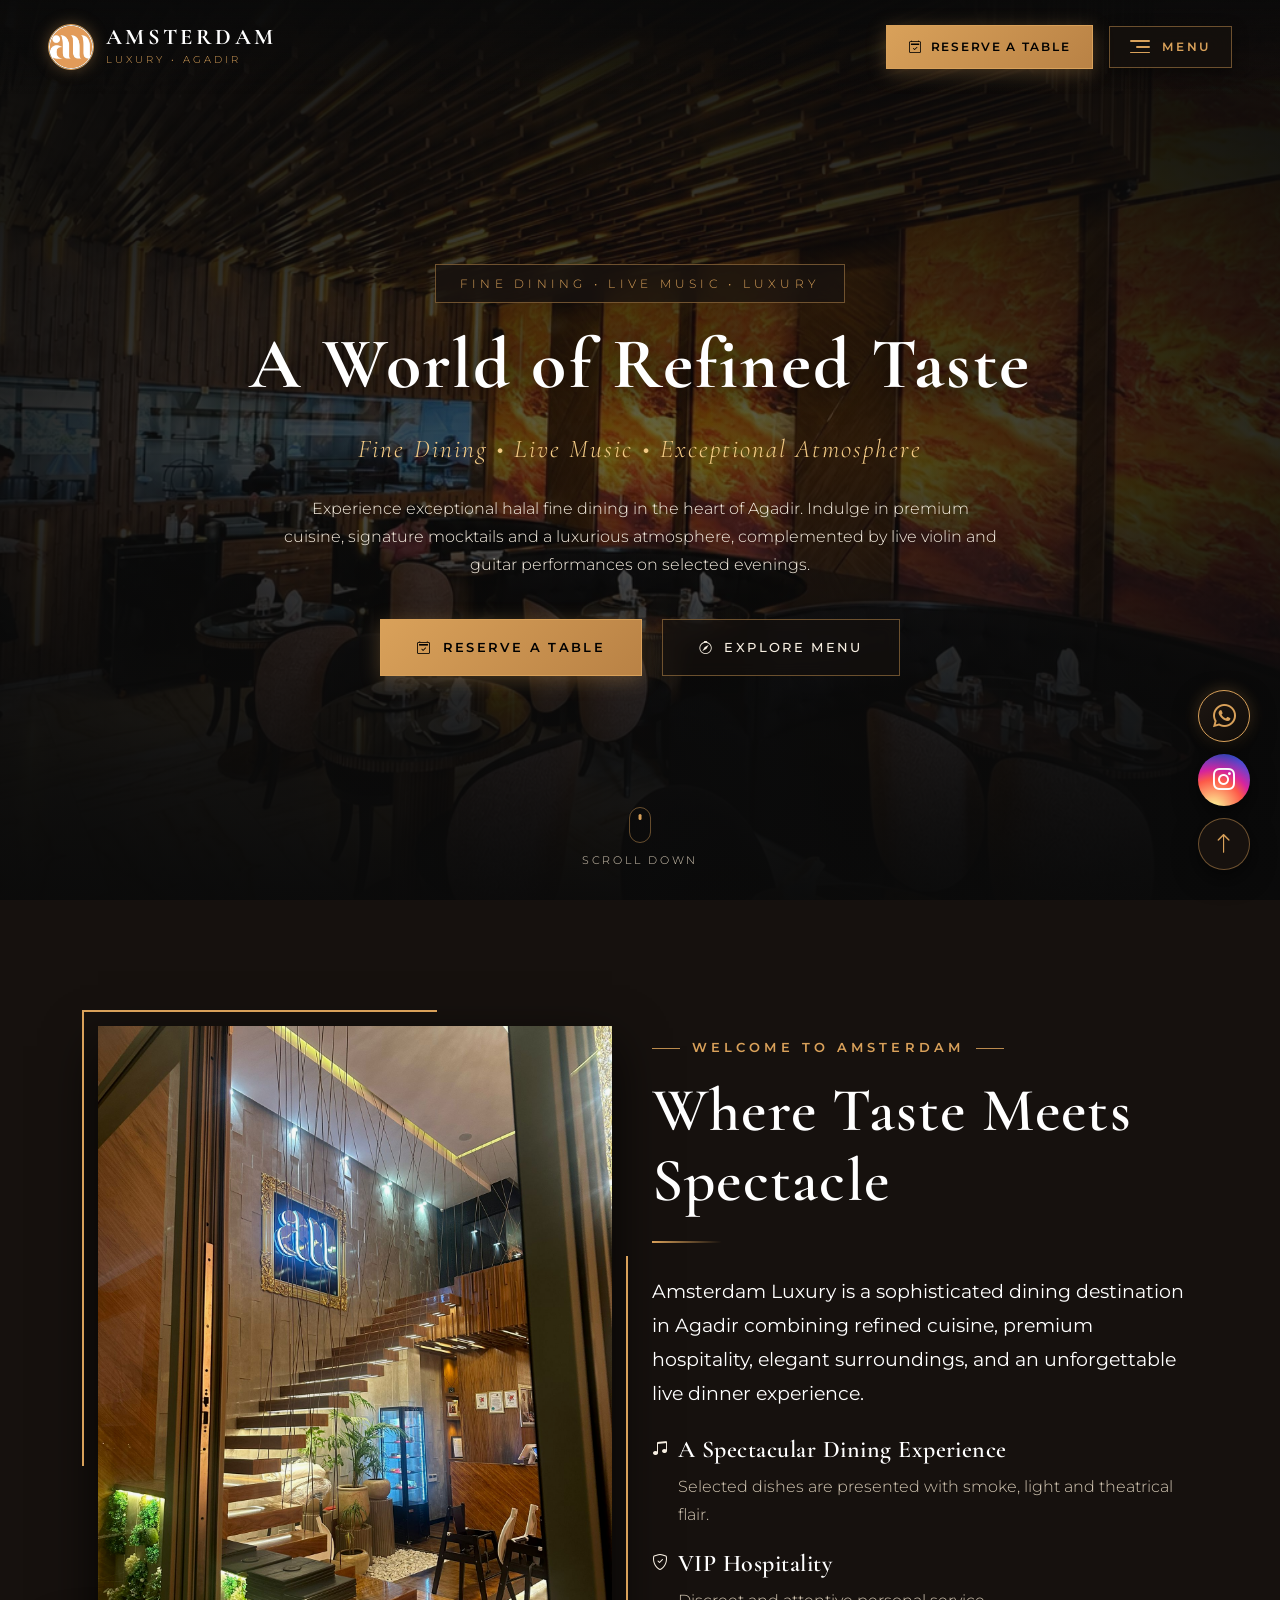
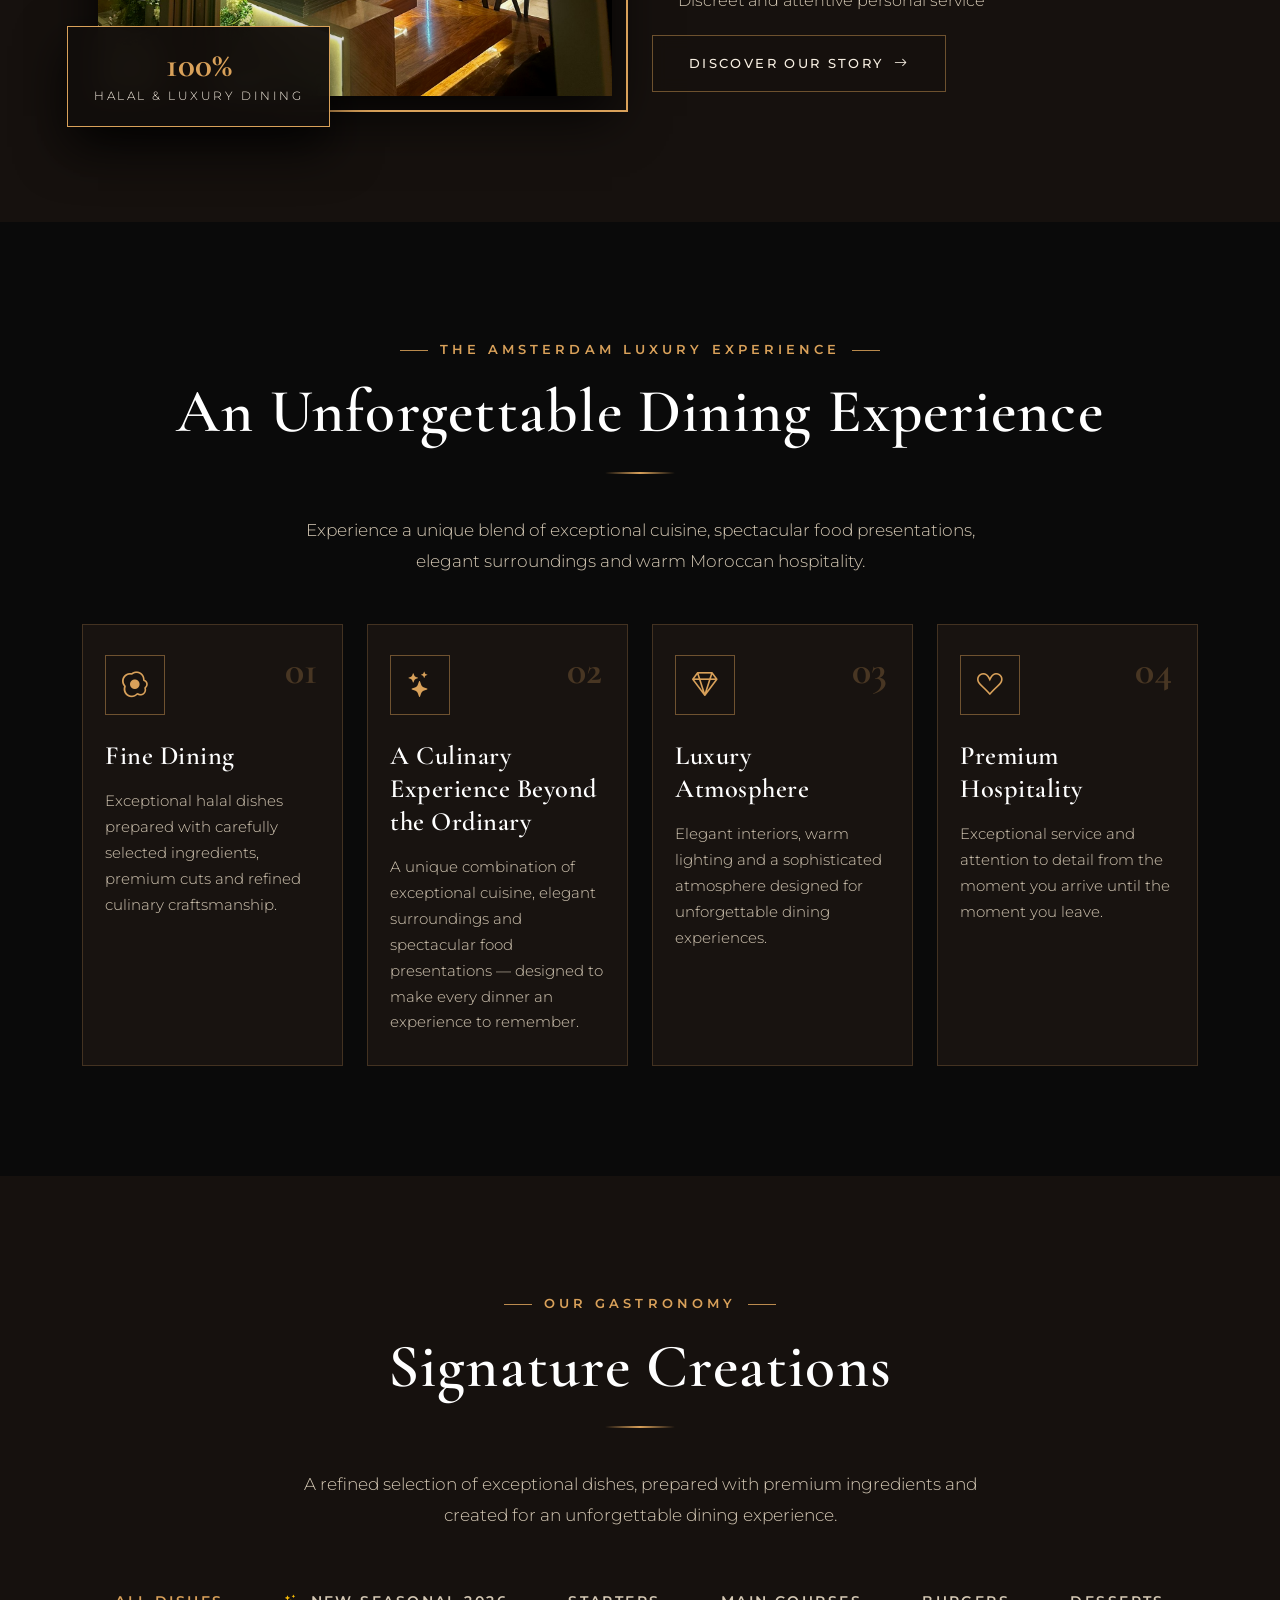
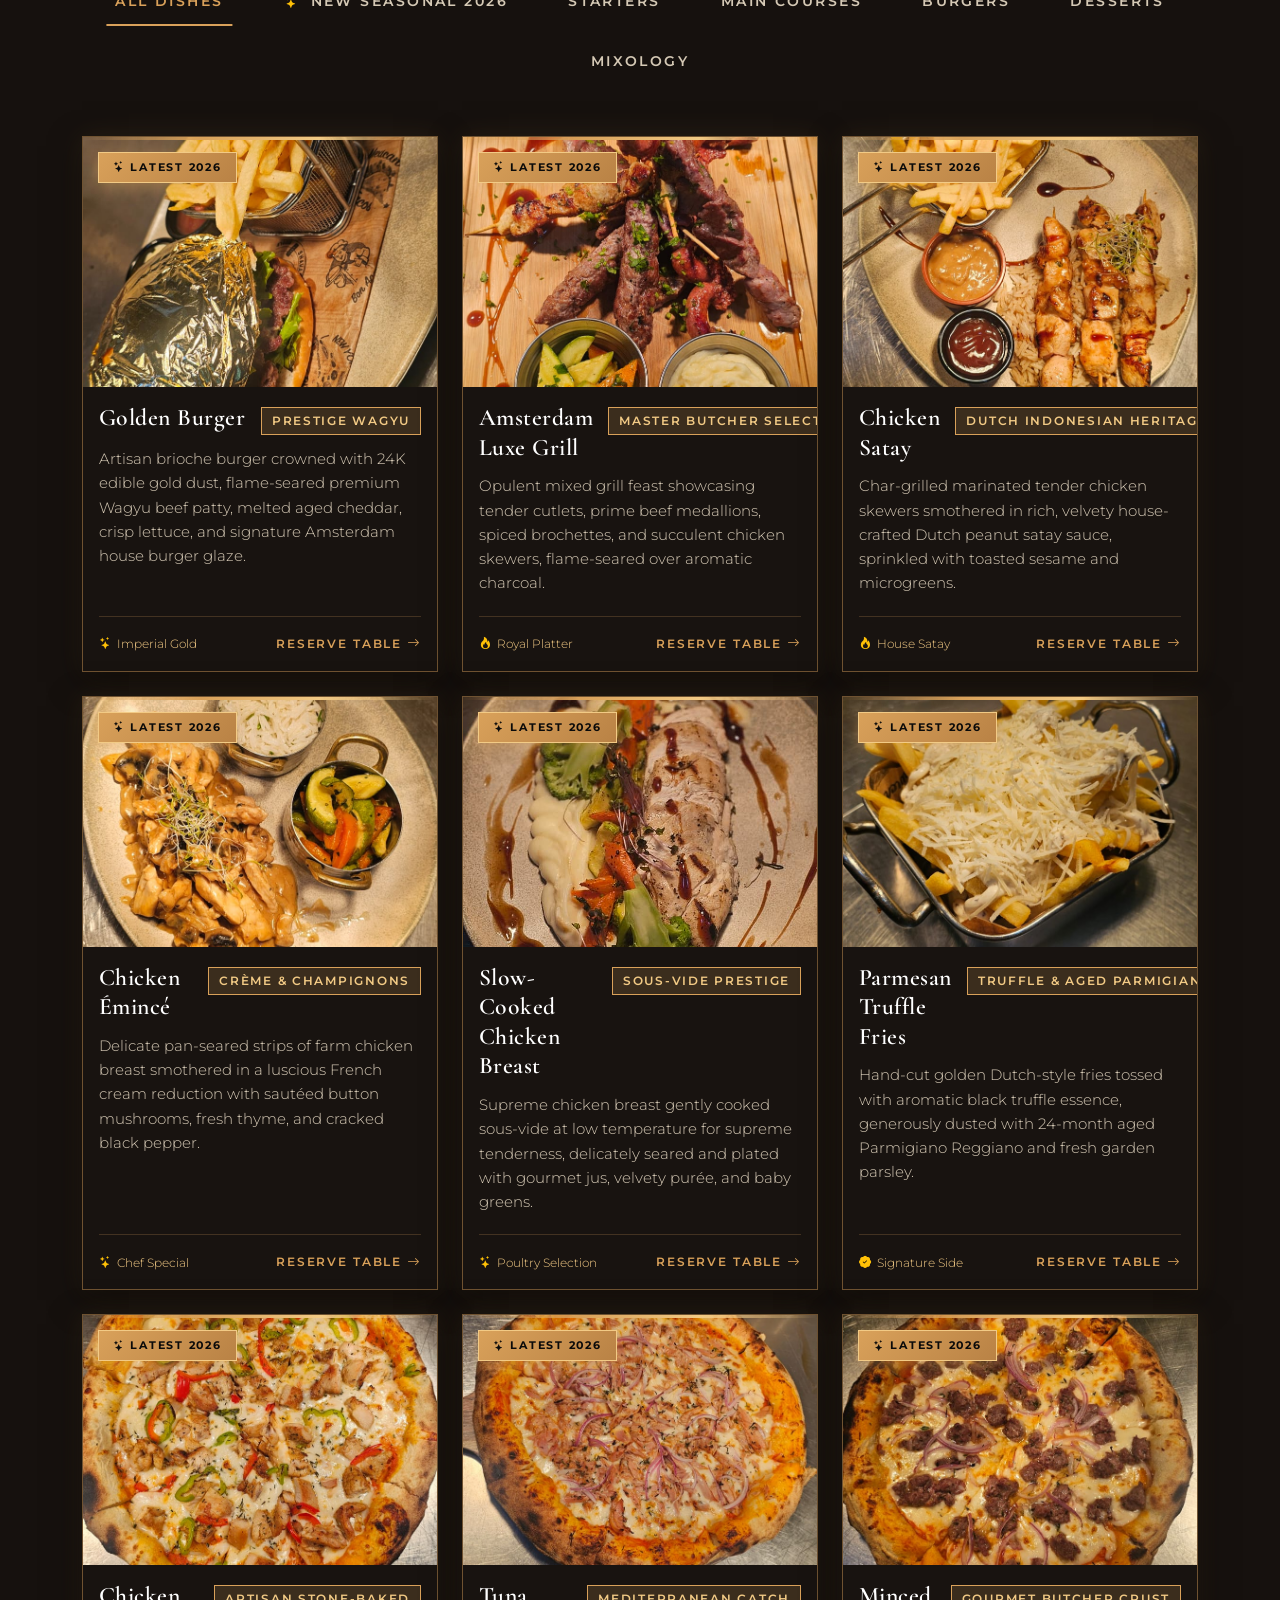
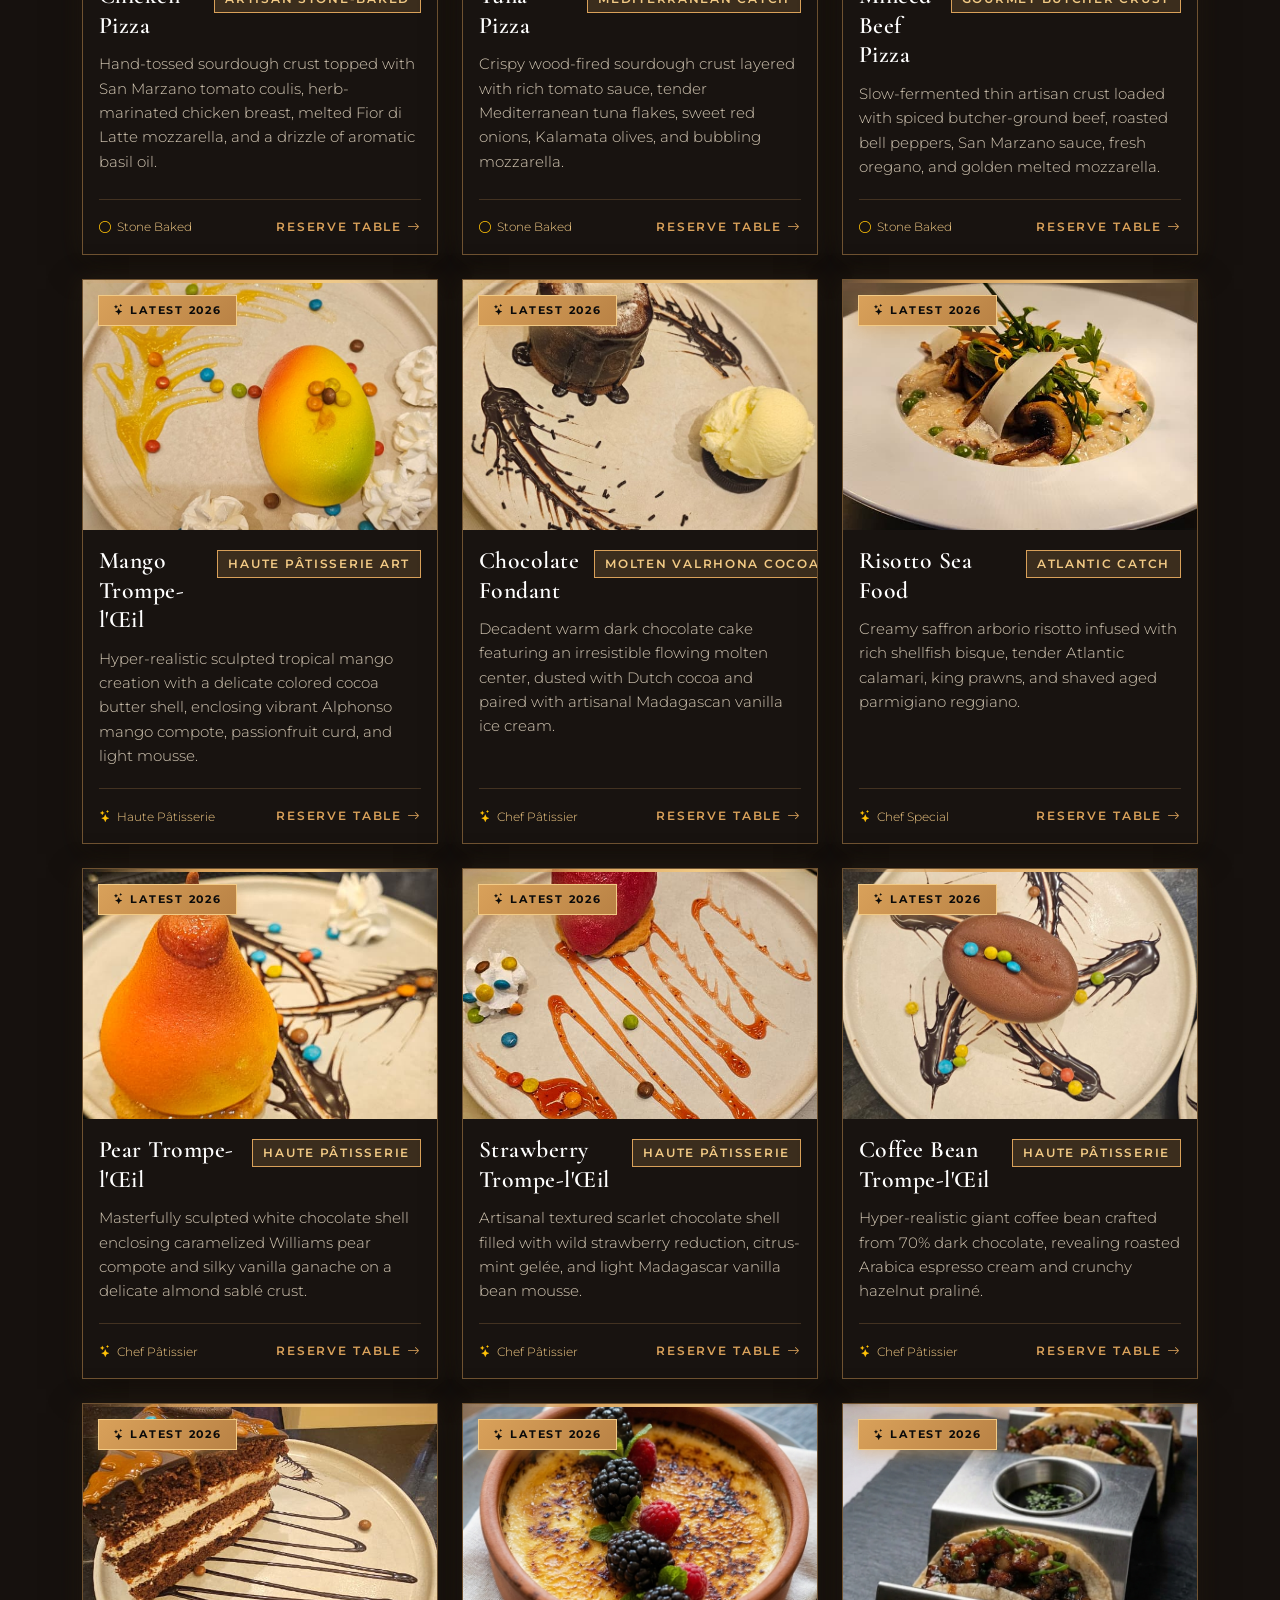
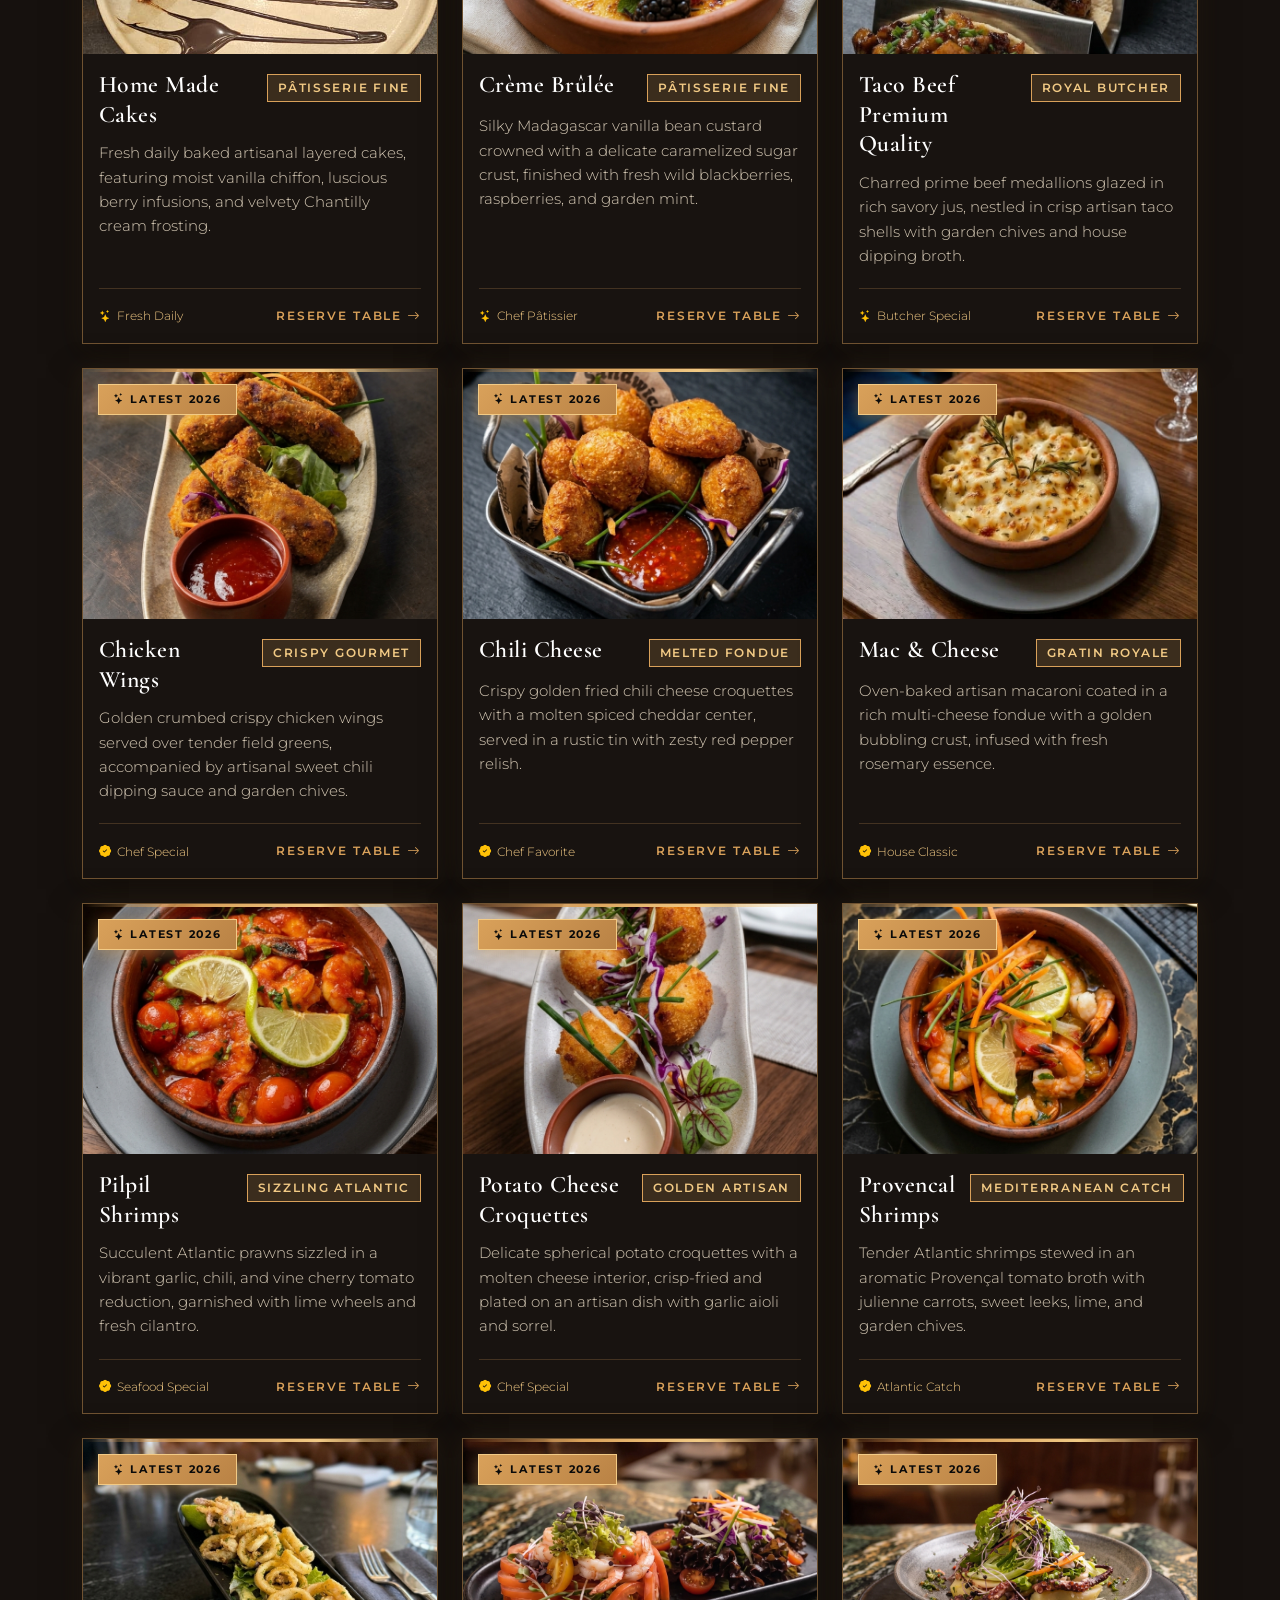
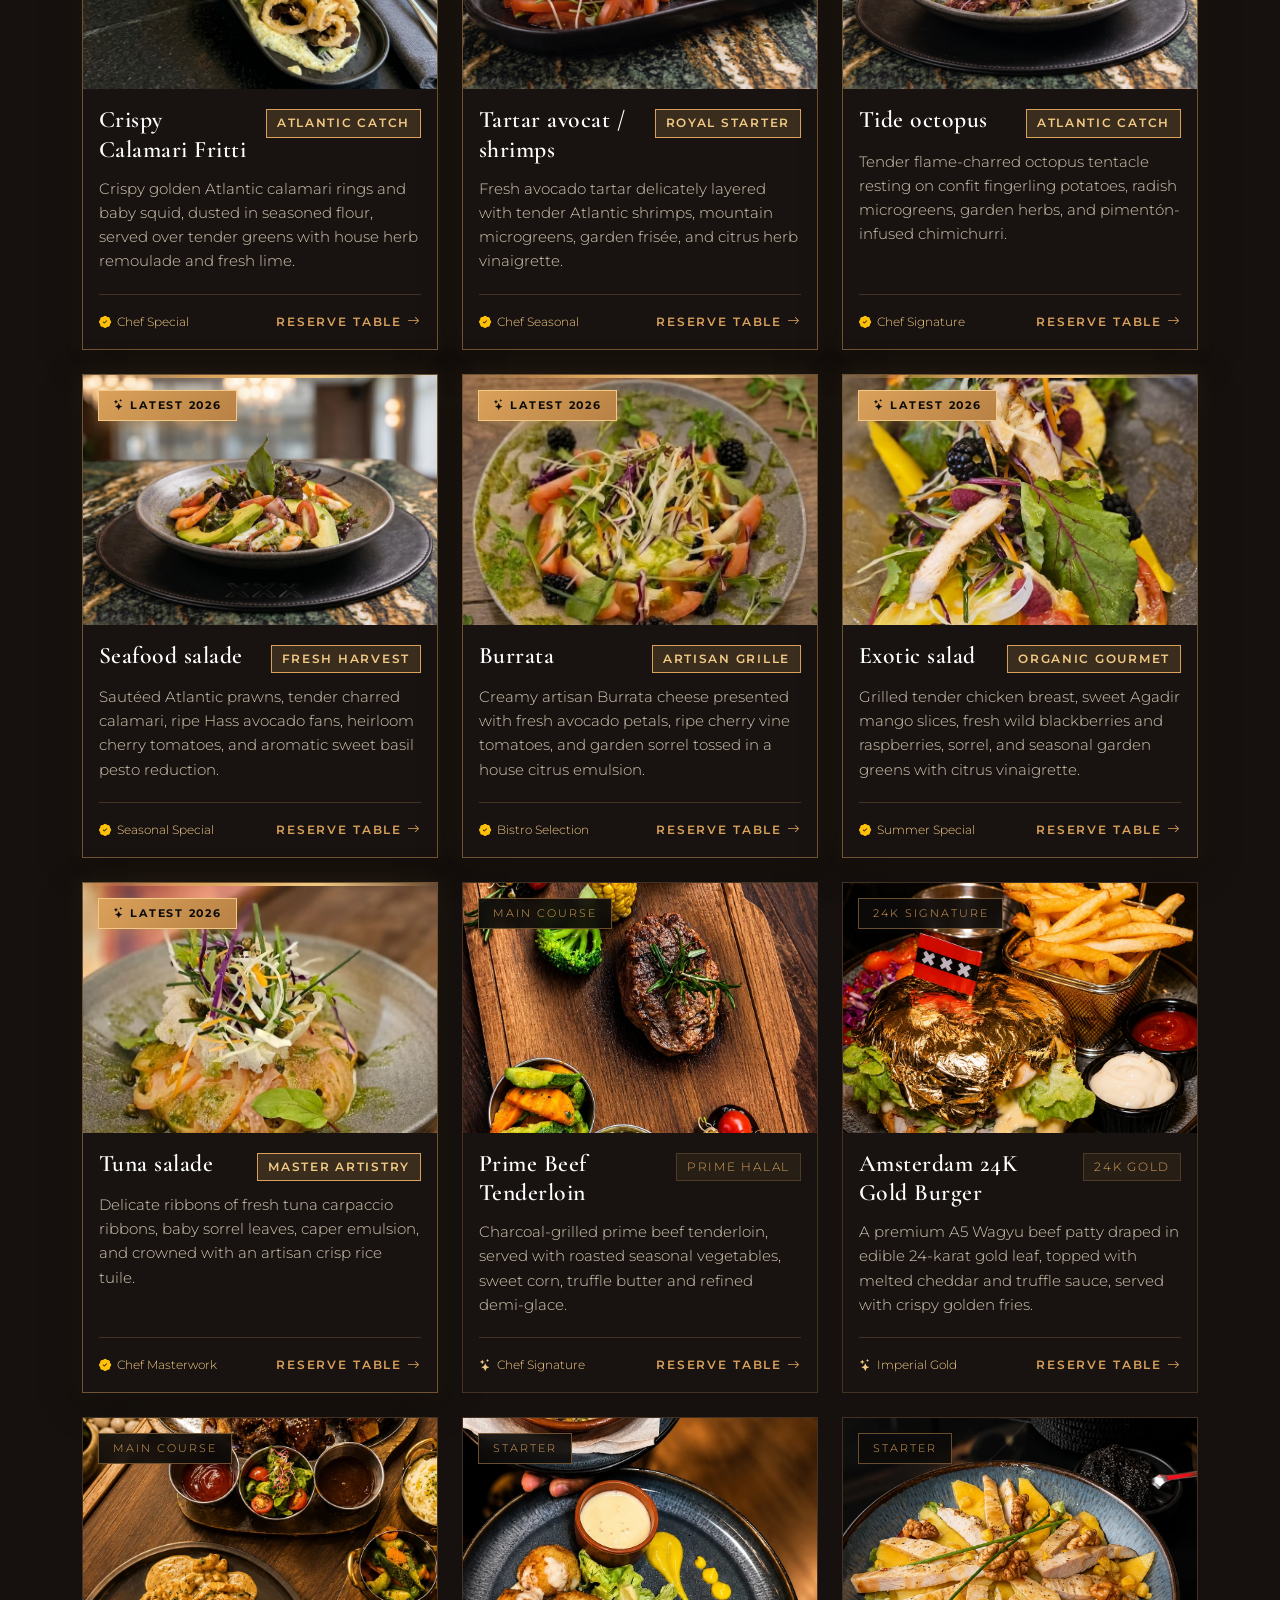
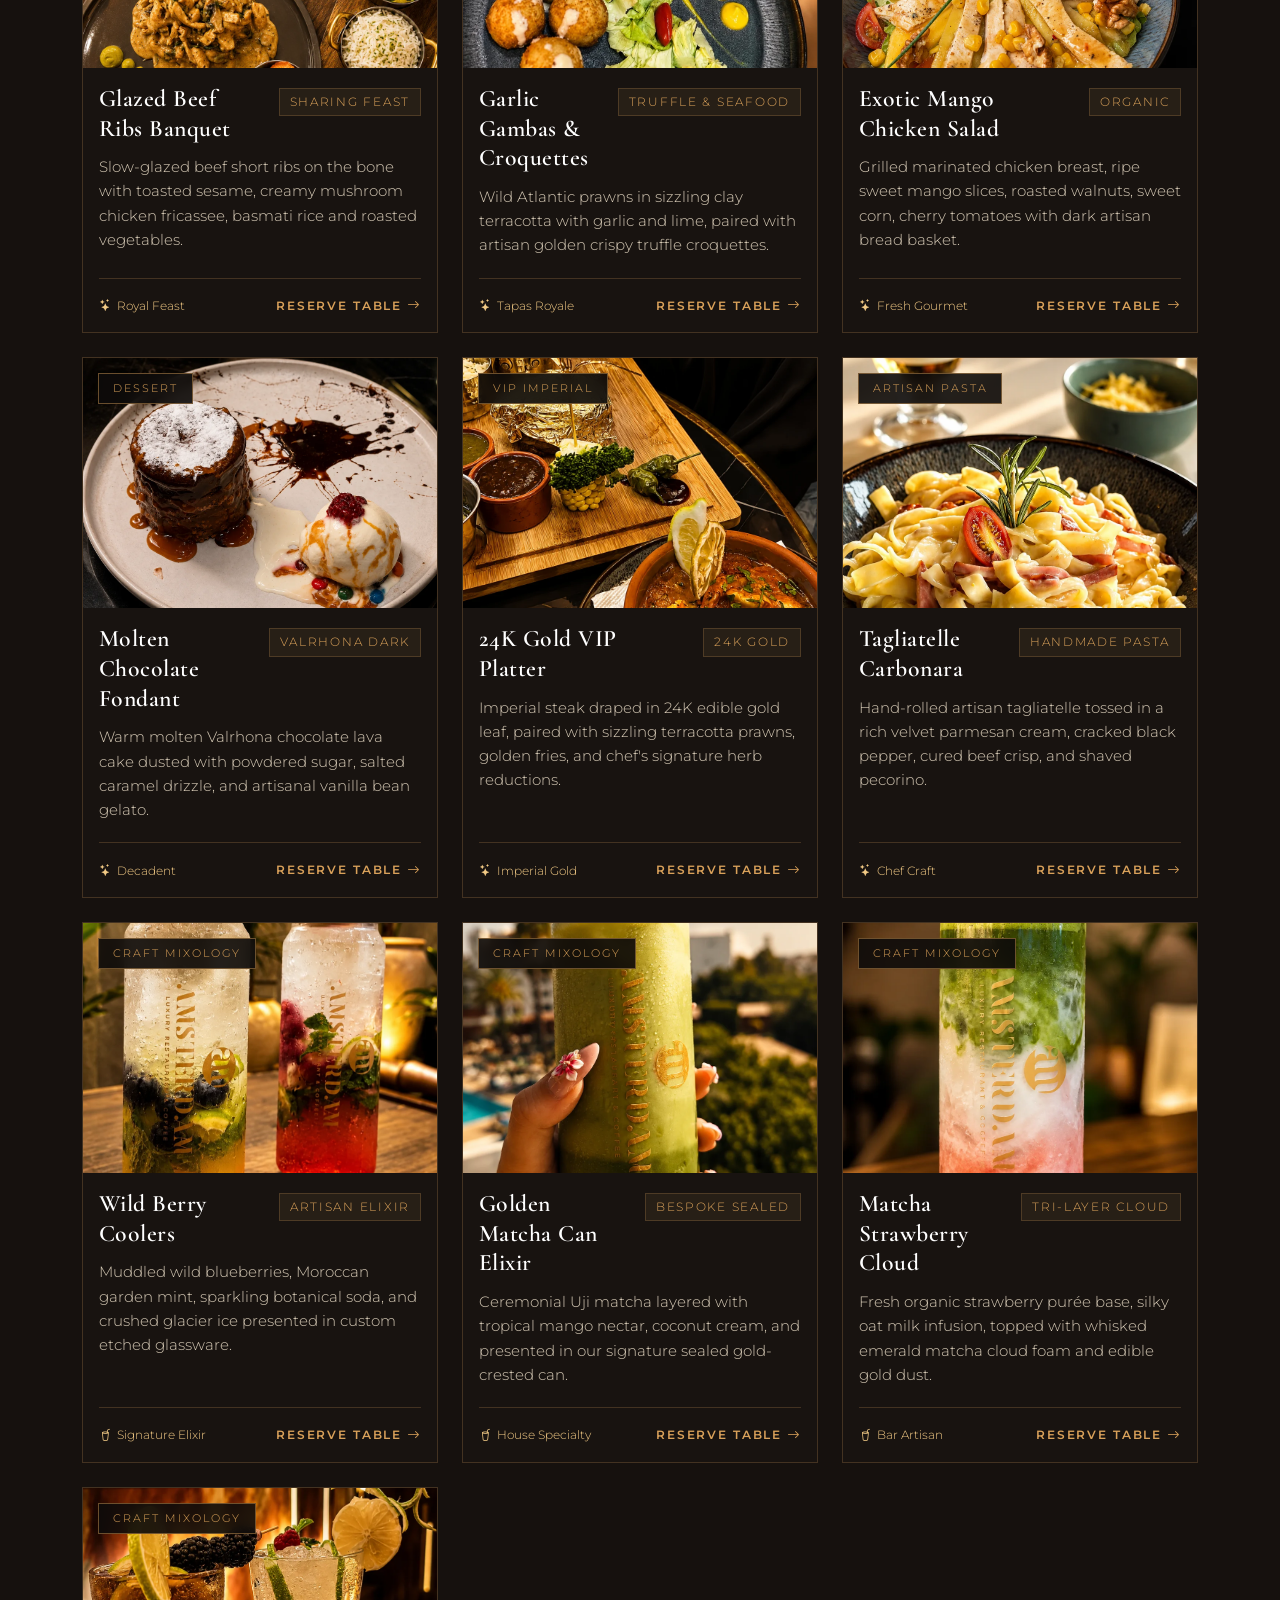
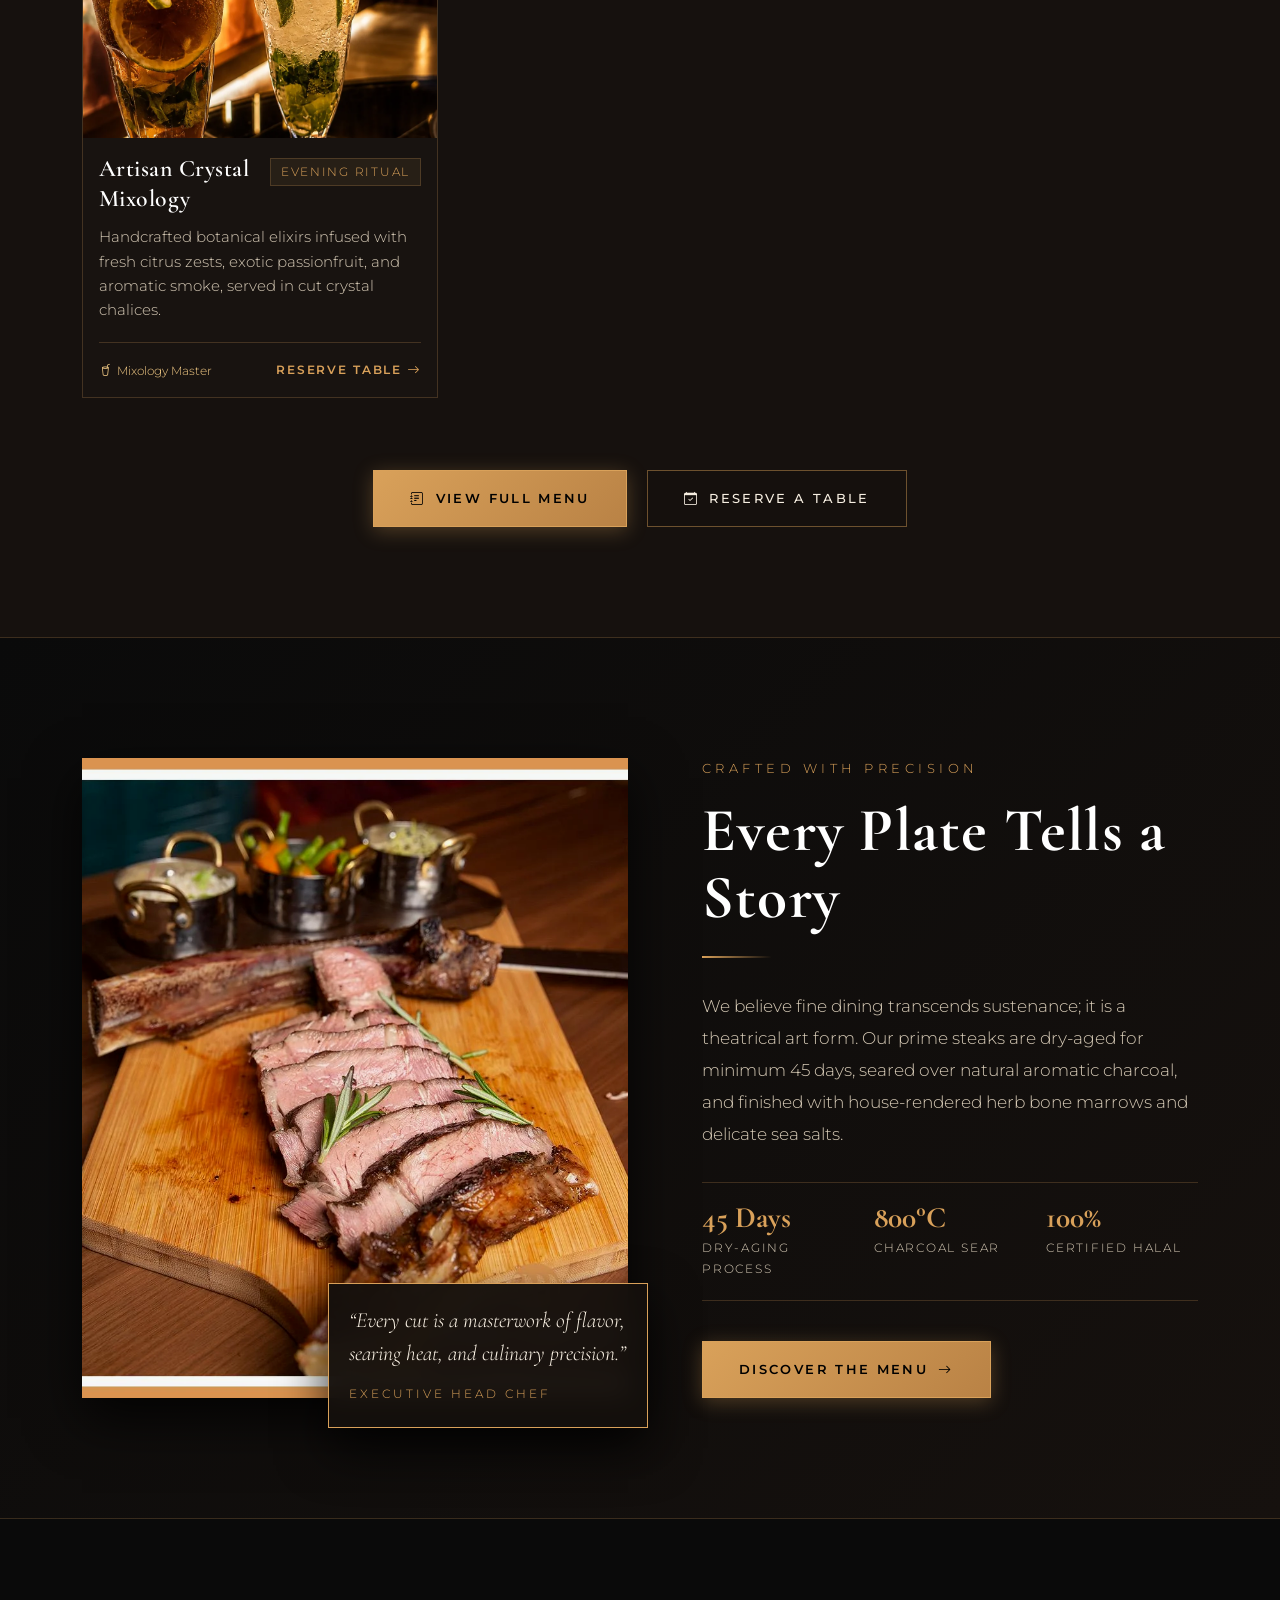
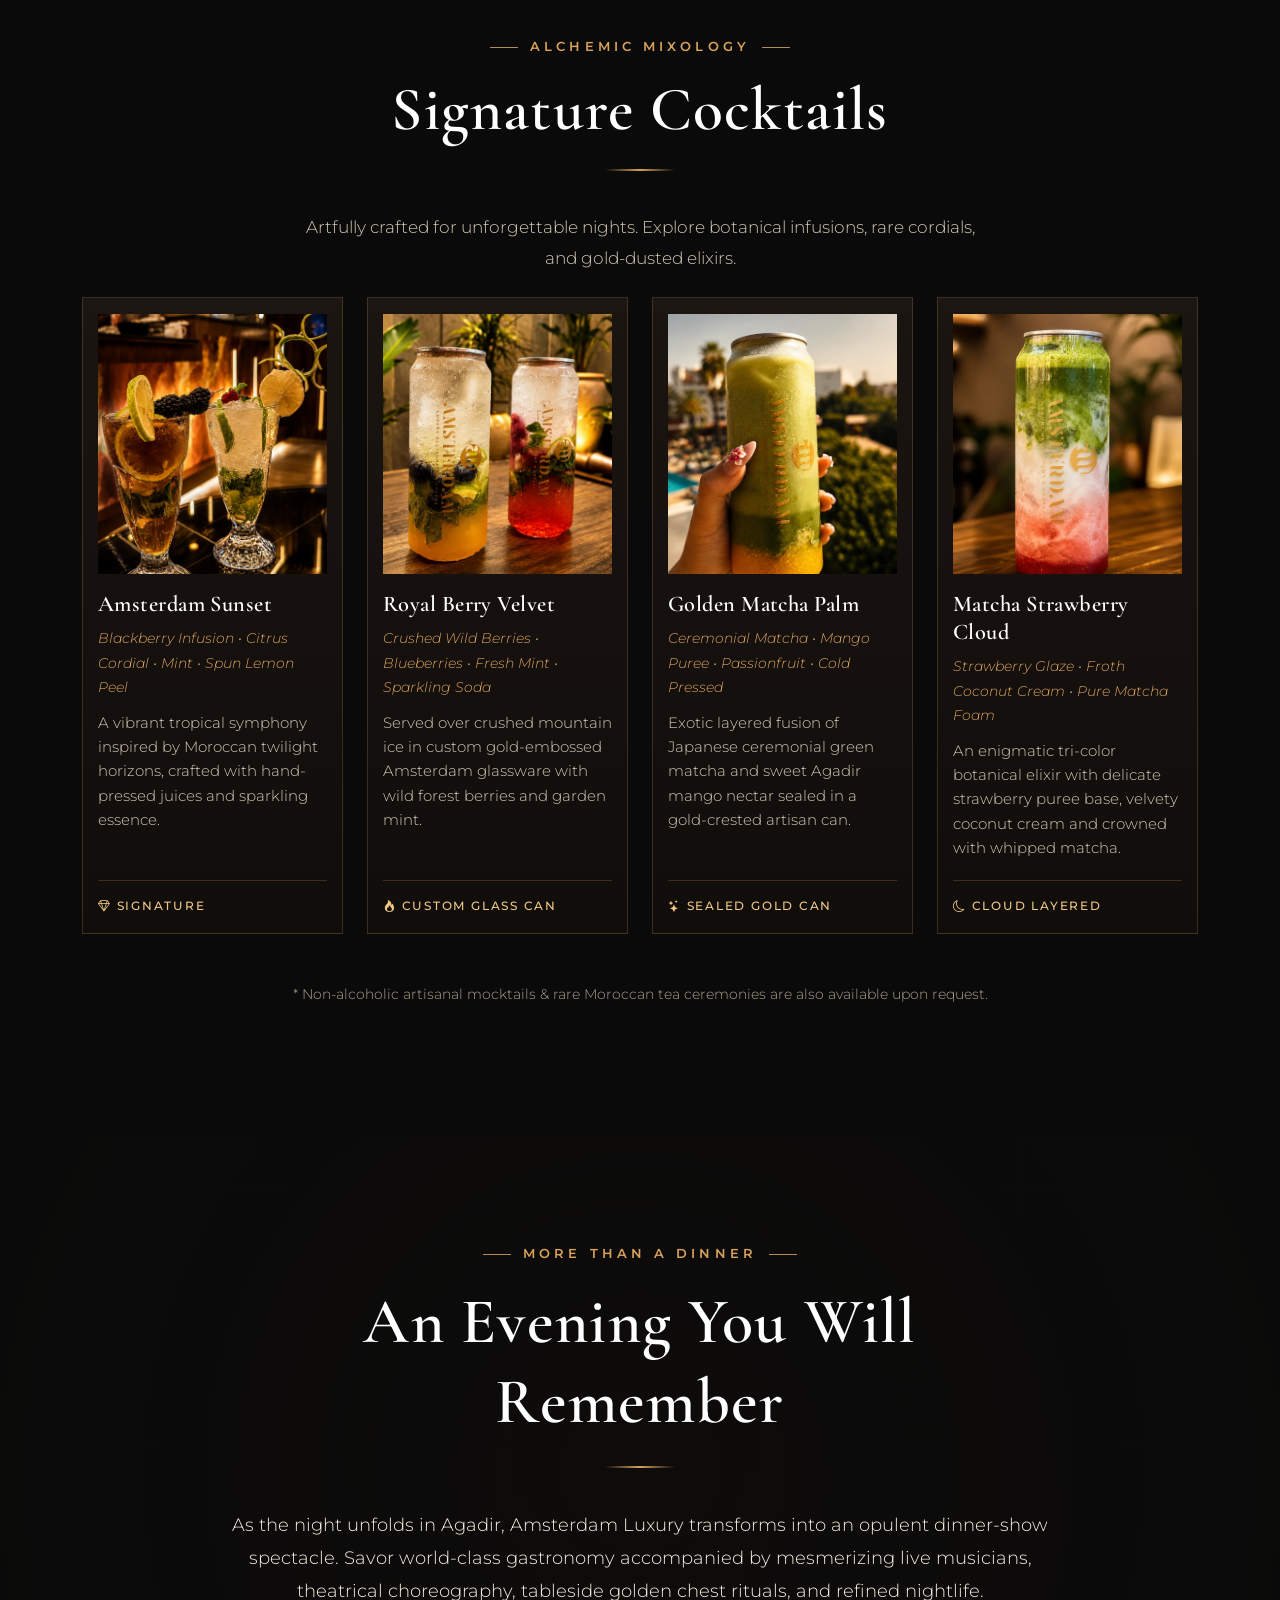
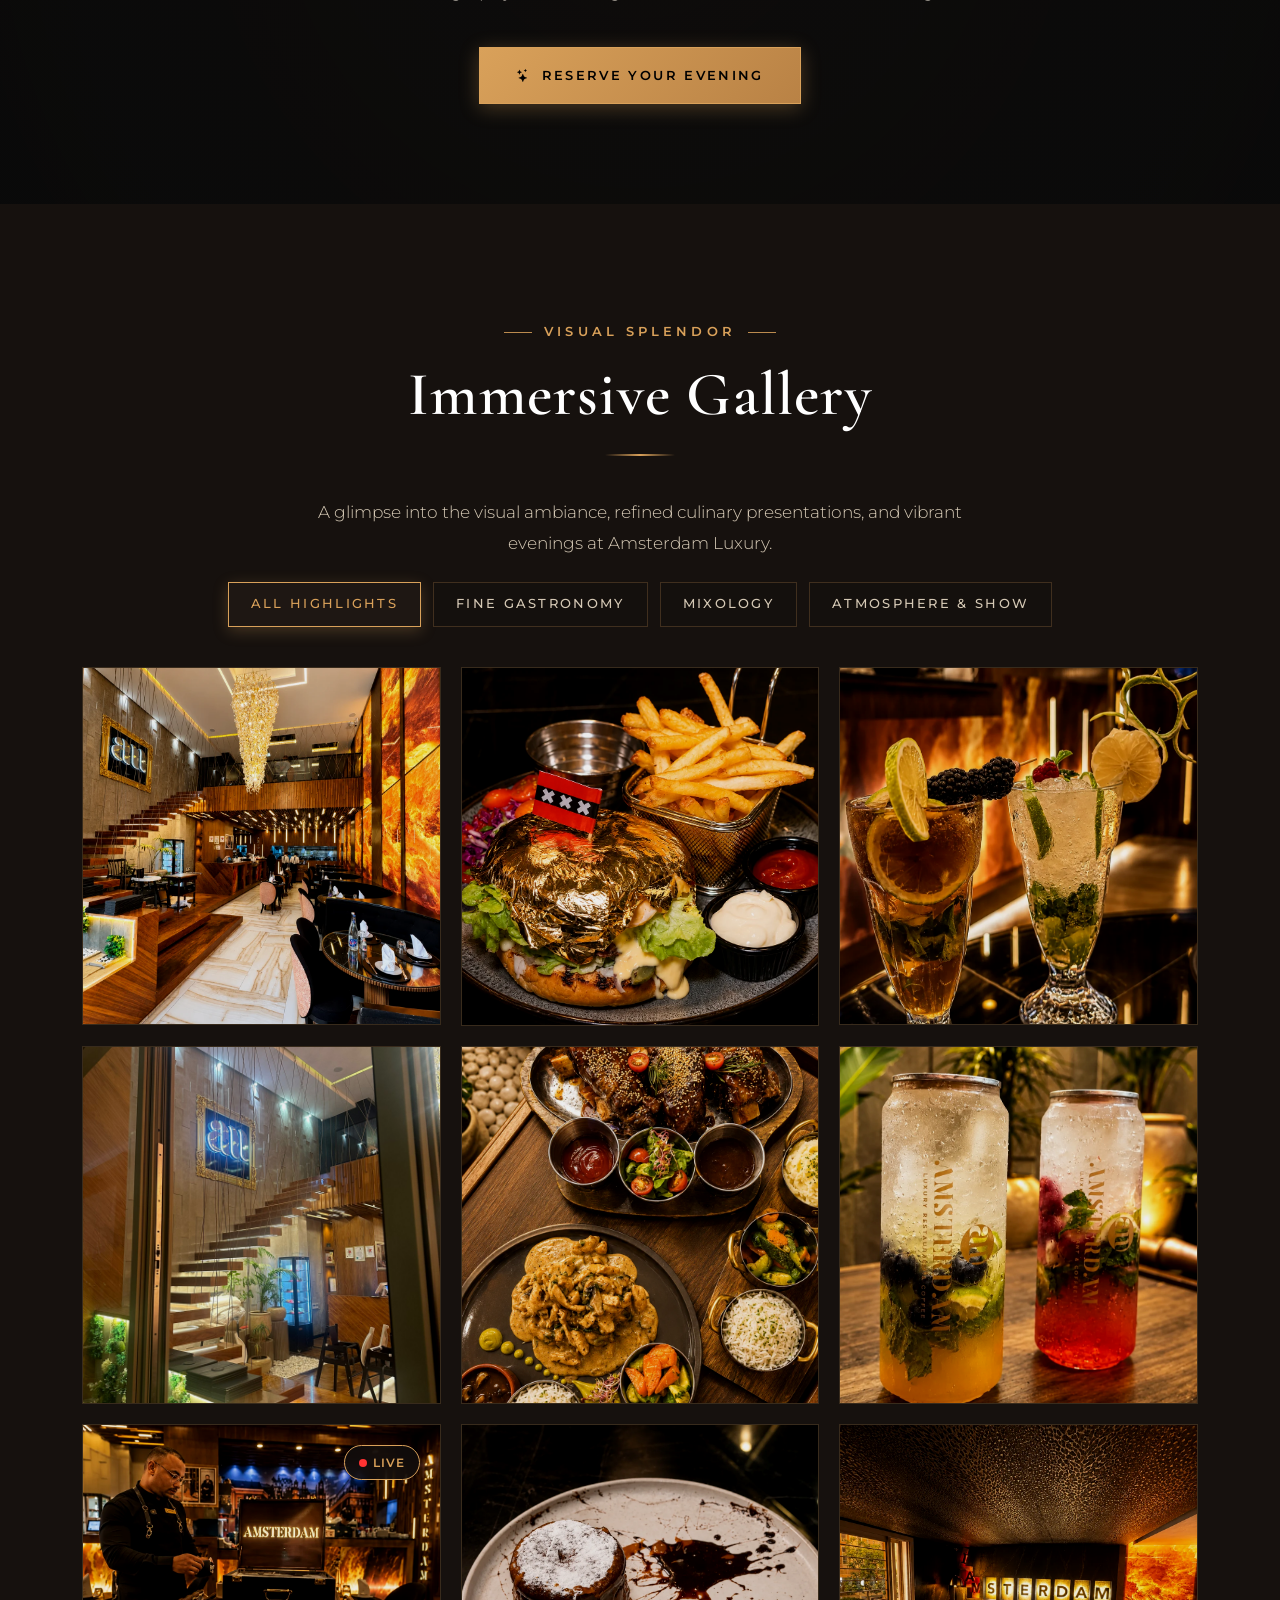
==== commit 63a9ca3e: "Lattest" ====
--- a/index.html
+++ b/index.html
@@ -563,6 +563,292 @@
                 <!-- Menu Items Grid -->
                 <div class="row" id="menu_items_container">
 
+                    <!-- Latest Seasonal Dish: Golden Burger -->
+                    <div class="col-lg-4 col-md-6 col-12 mb-4 menu_item_col" data-category="seasonal burgers mains"
+                        data-aos="fade-up">
+                        <div class="menu_card menu_card_latest">
+                            <div class="menu_img_box">
+                                <img src="./assets/imgs/New_Menus/Golden_burguer.jpeg"
+                                    alt="Golden Burger - Amsterdam Luxury Agadir" class="menu_card_img" loading="lazy">
+                                <span class="menu_category_tag menu_category_tag_latest"><i class="bi bi-stars"></i>
+                                    Latest 2026</span>
+                            </div>
+                            <div class="menu_content_box">
+                                <div class="menu_header_row">
+                                    <h3 class="menu_item_title">Golden Burger</h3>
+                                    <span class="menu_item_badge_tag menu_item_badge_tag_latest">Prestige Wagyu</span>
+                                </div>
+                                <p class="menu_item_desc">Artisan brioche burger crowned with 24K edible gold dust, flame-seared premium Wagyu beef patty, melted aged cheddar, crisp lettuce, and signature Amsterdam house burger glaze.</p>
+                                <div class="menu_item_footer">
+                                    <span class="menu_item_badge"><i class="bi bi-stars text-warning"></i>
+                                        Imperial Gold</span>
+                                    <a href="reservation.html" class="menu_order_btn">Reserve Table <i
+                                            class="bi bi-arrow-right"></i></a>
+                                </div>
+                            </div>
+                        </div>
+                    </div>
+
+                    <!-- Latest Seasonal Dish: Amsterdam Luxe Grill -->
+                    <div class="col-lg-4 col-md-6 col-12 mb-4 menu_item_col" data-category="seasonal mains"
+                        data-aos="fade-up" data-aos-delay="40">
+                        <div class="menu_card menu_card_latest">
+                            <div class="menu_img_box">
+                                <img src="./assets/imgs/New_Menus/Mix_grilled.jpeg"
+                                    alt="Amsterdam Luxe Grill - Amsterdam Luxury Agadir" class="menu_card_img" loading="lazy">
+                                <span class="menu_category_tag menu_category_tag_latest"><i class="bi bi-stars"></i>
+                                    Latest 2026</span>
+                            </div>
+                            <div class="menu_content_box">
+                                <div class="menu_header_row">
+                                    <h3 class="menu_item_title">Amsterdam Luxe Grill</h3>
+                                    <span class="menu_item_badge_tag menu_item_badge_tag_latest">Master Butcher Selection</span>
+                                </div>
+                                <p class="menu_item_desc">Opulent mixed grill feast showcasing tender cutlets, prime beef medallions, spiced brochettes, and succulent chicken skewers, flame-seared over aromatic charcoal.</p>
+                                <div class="menu_item_footer">
+                                    <span class="menu_item_badge"><i class="bi bi-fire text-warning"></i>
+                                        Royal Platter</span>
+                                    <a href="reservation.html" class="menu_order_btn">Reserve Table <i
+                                            class="bi bi-arrow-right"></i></a>
+                                </div>
+                            </div>
+                        </div>
+                    </div>
+
+                    <!-- Latest Seasonal Dish: Chicken Satay -->
+                    <div class="col-lg-4 col-md-6 col-12 mb-4 menu_item_col" data-category="seasonal mains starters"
+                        data-aos="fade-up" data-aos-delay="80">
+                        <div class="menu_card menu_card_latest">
+                            <div class="menu_img_box">
+                                <img src="./assets/imgs/New_Menus/Chiken_satay.jpeg"
+                                    alt="Chicken Satay - Amsterdam Luxury Agadir" class="menu_card_img" loading="lazy">
+                                <span class="menu_category_tag menu_category_tag_latest"><i class="bi bi-stars"></i>
+                                    Latest 2026</span>
+                            </div>
+                            <div class="menu_content_box">
+                                <div class="menu_header_row">
+                                    <h3 class="menu_item_title">Chicken Satay</h3>
+                                    <span class="menu_item_badge_tag menu_item_badge_tag_latest">Dutch Indonesian Heritage</span>
+                                </div>
+                                <p class="menu_item_desc">Char-grilled marinated tender chicken skewers smothered in rich, velvety house-crafted Dutch peanut satay sauce, sprinkled with toasted sesame and microgreens.</p>
+                                <div class="menu_item_footer">
+                                    <span class="menu_item_badge"><i class="bi bi-fire text-warning"></i>
+                                        House Satay</span>
+                                    <a href="reservation.html" class="menu_order_btn">Reserve Table <i
+                                            class="bi bi-arrow-right"></i></a>
+                                </div>
+                            </div>
+                        </div>
+                    </div>
+
+                    <!-- Latest Seasonal Dish: Chicken Émincé -->
+                    <div class="col-lg-4 col-md-6 col-12 mb-4 menu_item_col" data-category="seasonal mains"
+                        data-aos="fade-up" data-aos-delay="120">
+                        <div class="menu_card menu_card_latest">
+                            <div class="menu_img_box">
+                                <img src="./assets/imgs/New_Menus/Emincer_chiken.jpeg"
+                                    alt="Chicken Émincé - Amsterdam Luxury Agadir" class="menu_card_img" loading="lazy">
+                                <span class="menu_category_tag menu_category_tag_latest"><i class="bi bi-stars"></i>
+                                    Latest 2026</span>
+                            </div>
+                            <div class="menu_content_box">
+                                <div class="menu_header_row">
+                                    <h3 class="menu_item_title">Chicken Émincé</h3>
+                                    <span class="menu_item_badge_tag menu_item_badge_tag_latest">Crème &amp; Champignons</span>
+                                </div>
+                                <p class="menu_item_desc">Delicate pan-seared strips of farm chicken breast smothered in a luscious French cream reduction with sautéed button mushrooms, fresh thyme, and cracked black pepper.</p>
+                                <div class="menu_item_footer">
+                                    <span class="menu_item_badge"><i class="bi bi-stars text-warning"></i>
+                                        Chef Special</span>
+                                    <a href="reservation.html" class="menu_order_btn">Reserve Table <i
+                                            class="bi bi-arrow-right"></i></a>
+                                </div>
+                            </div>
+                        </div>
+                    </div>
+
+                    <!-- Latest Seasonal Dish: Slow-Cooked Chicken Breast -->
+                    <div class="col-lg-4 col-md-6 col-12 mb-4 menu_item_col" data-category="seasonal mains"
+                        data-aos="fade-up" data-aos-delay="160">
+                        <div class="menu_card menu_card_latest">
+                            <div class="menu_img_box">
+                                <img src="./assets/imgs/Sweets/Petchuga_poulet.jpeg"
+                                    alt="Slow-Cooked Chicken Breast - Amsterdam Luxury Agadir" class="menu_card_img" loading="lazy">
+                                <span class="menu_category_tag menu_category_tag_latest"><i class="bi bi-stars"></i>
+                                    Latest 2026</span>
+                            </div>
+                            <div class="menu_content_box">
+                                <div class="menu_header_row">
+                                    <h3 class="menu_item_title">Slow-Cooked Chicken Breast</h3>
+                                    <span class="menu_item_badge_tag menu_item_badge_tag_latest">Sous-Vide Prestige</span>
+                                </div>
+                                <p class="menu_item_desc">Supreme chicken breast gently cooked sous-vide at low temperature for supreme tenderness, delicately seared and plated with gourmet jus, velvety purée, and baby greens.</p>
+                                <div class="menu_item_footer">
+                                    <span class="menu_item_badge"><i class="bi bi-stars text-warning"></i>
+                                        Poultry Selection</span>
+                                    <a href="reservation.html" class="menu_order_btn">Reserve Table <i
+                                            class="bi bi-arrow-right"></i></a>
+                                </div>
+                            </div>
+                        </div>
+                    </div>
+
+                    <!-- Latest Seasonal Dish: Parmesan Truffle Fries -->
+                    <div class="col-lg-4 col-md-6 col-12 mb-4 menu_item_col" data-category="seasonal starters"
+                        data-aos="fade-up" data-aos-delay="200">
+                        <div class="menu_card menu_card_latest">
+                            <div class="menu_img_box">
+                                <img src="./assets/imgs/New_Menus/Frite_maison_parmesan.jpeg"
+                                    alt="Parmesan Truffle Fries - Amsterdam Luxury Agadir" class="menu_card_img" loading="lazy">
+                                <span class="menu_category_tag menu_category_tag_latest"><i class="bi bi-stars"></i>
+                                    Latest 2026</span>
+                            </div>
+                            <div class="menu_content_box">
+                                <div class="menu_header_row">
+                                    <h3 class="menu_item_title">Parmesan Truffle Fries</h3>
+                                    <span class="menu_item_badge_tag menu_item_badge_tag_latest">Truffle &amp; Aged Parmigiano</span>
+                                </div>
+                                <p class="menu_item_desc">Hand-cut golden Dutch-style fries tossed with aromatic black truffle essence, generously dusted with 24-month aged Parmigiano Reggiano and fresh garden parsley.</p>
+                                <div class="menu_item_footer">
+                                    <span class="menu_item_badge"><i class="bi bi-patch-check-fill text-warning"></i>
+                                        Signature Side</span>
+                                    <a href="reservation.html" class="menu_order_btn">Reserve Table <i
+                                            class="bi bi-arrow-right"></i></a>
+                                </div>
+                            </div>
+                        </div>
+                    </div>
+
+                    <!-- Latest Seasonal Dish: Chicken Pizza -->
+                    <div class="col-lg-4 col-md-6 col-12 mb-4 menu_item_col" data-category="seasonal mains"
+                        data-aos="fade-up">
+                        <div class="menu_card menu_card_latest">
+                            <div class="menu_img_box">
+                                <img src="./assets/imgs/New_Menus/Pizza_chiken.jpeg"
+                                    alt="Chicken Pizza - Amsterdam Luxury Agadir" class="menu_card_img" loading="lazy">
+                                <span class="menu_category_tag menu_category_tag_latest"><i class="bi bi-stars"></i>
+                                    Latest 2026</span>
+                            </div>
+                            <div class="menu_content_box">
+                                <div class="menu_header_row">
+                                    <h3 class="menu_item_title">Chicken Pizza</h3>
+                                    <span class="menu_item_badge_tag menu_item_badge_tag_latest">Artisan Stone-Baked</span>
+                                </div>
+                                <p class="menu_item_desc">Hand-tossed sourdough crust topped with San Marzano tomato coulis, herb-marinated chicken breast, melted Fior di Latte mozzarella, and a drizzle of aromatic basil oil.</p>
+                                <div class="menu_item_footer">
+                                    <span class="menu_item_badge"><i class="bi bi-circle text-warning"></i>
+                                        Stone Baked</span>
+                                    <a href="reservation.html" class="menu_order_btn">Reserve Table <i
+                                            class="bi bi-arrow-right"></i></a>
+                                </div>
+                            </div>
+                        </div>
+                    </div>
+
+                    <!-- Latest Seasonal Dish: Tuna Pizza -->
+                    <div class="col-lg-4 col-md-6 col-12 mb-4 menu_item_col" data-category="seasonal mains"
+                        data-aos="fade-up" data-aos-delay="40">
+                        <div class="menu_card menu_card_latest">
+                            <div class="menu_img_box">
+                                <img src="./assets/imgs/New_Menus/Pizza_thon.jpeg"
+                                    alt="Tuna Pizza - Amsterdam Luxury Agadir" class="menu_card_img" loading="lazy">
+                                <span class="menu_category_tag menu_category_tag_latest"><i class="bi bi-stars"></i>
+                                    Latest 2026</span>
+                            </div>
+                            <div class="menu_content_box">
+                                <div class="menu_header_row">
+                                    <h3 class="menu_item_title">Tuna Pizza</h3>
+                                    <span class="menu_item_badge_tag menu_item_badge_tag_latest">Mediterranean Catch</span>
+                                </div>
+                                <p class="menu_item_desc">Crispy wood-fired sourdough crust layered with rich tomato sauce, tender Mediterranean tuna flakes, sweet red onions, Kalamata olives, and bubbling mozzarella.</p>
+                                <div class="menu_item_footer">
+                                    <span class="menu_item_badge"><i class="bi bi-circle text-warning"></i>
+                                        Stone Baked</span>
+                                    <a href="reservation.html" class="menu_order_btn">Reserve Table <i
+                                            class="bi bi-arrow-right"></i></a>
+                                </div>
+                            </div>
+                        </div>
+                    </div>
+
+                    <!-- Latest Seasonal Dish: Minced Beef Pizza -->
+                    <div class="col-lg-4 col-md-6 col-12 mb-4 menu_item_col" data-category="seasonal mains"
+                        data-aos="fade-up" data-aos-delay="80">
+                        <div class="menu_card menu_card_latest">
+                            <div class="menu_img_box">
+                                <img src="./assets/imgs/New_Menus/Pizza_viande_hachee.jpeg"
+                                    alt="Minced Beef Pizza - Amsterdam Luxury Agadir" class="menu_card_img" loading="lazy">
+                                <span class="menu_category_tag menu_category_tag_latest"><i class="bi bi-stars"></i>
+                                    Latest 2026</span>
+                            </div>
+                            <div class="menu_content_box">
+                                <div class="menu_header_row">
+                                    <h3 class="menu_item_title">Minced Beef Pizza</h3>
+                                    <span class="menu_item_badge_tag menu_item_badge_tag_latest">Gourmet Butcher Crust</span>
+                                </div>
+                                <p class="menu_item_desc">Slow-fermented thin artisan crust loaded with spiced butcher-ground beef, roasted bell peppers, San Marzano sauce, fresh oregano, and golden melted mozzarella.</p>
+                                <div class="menu_item_footer">
+                                    <span class="menu_item_badge"><i class="bi bi-circle text-warning"></i>
+                                        Stone Baked</span>
+                                    <a href="reservation.html" class="menu_order_btn">Reserve Table <i
+                                            class="bi bi-arrow-right"></i></a>
+                                </div>
+                            </div>
+                        </div>
+                    </div>
+
+                    <!-- Latest Seasonal Dish: Mango Trompe-l'Œil -->
+                    <div class="col-lg-4 col-md-6 col-12 mb-4 menu_item_col" data-category="seasonal desserts"
+                        data-aos="fade-up" data-aos-delay="120">
+                        <div class="menu_card menu_card_latest">
+                            <div class="menu_img_box">
+                                <img src="./assets/imgs/Sweets/Mango_trompe_l'oeil.jpeg"
+                                    alt="Mango Trompe-l'Œil - Amsterdam Luxury Agadir" class="menu_card_img" loading="lazy">
+                                <span class="menu_category_tag menu_category_tag_latest"><i class="bi bi-stars"></i>
+                                    Latest 2026</span>
+                            </div>
+                            <div class="menu_content_box">
+                                <div class="menu_header_row">
+                                    <h3 class="menu_item_title">Mango Trompe-l'Œil</h3>
+                                    <span class="menu_item_badge_tag menu_item_badge_tag_latest">Haute Pâtisserie Art</span>
+                                </div>
+                                <p class="menu_item_desc">Hyper-realistic sculpted tropical mango creation with a delicate colored cocoa butter shell, enclosing vibrant Alphonso mango compote, passionfruit curd, and light mousse.</p>
+                                <div class="menu_item_footer">
+                                    <span class="menu_item_badge"><i class="bi bi-stars text-warning"></i>
+                                        Haute Pâtisserie</span>
+                                    <a href="reservation.html" class="menu_order_btn">Reserve Table <i
+                                            class="bi bi-arrow-right"></i></a>
+                                </div>
+                            </div>
+                        </div>
+                    </div>
+
+                    <!-- Latest Seasonal Dish: Chocolate Fondant -->
+                    <div class="col-lg-4 col-md-6 col-12 mb-4 menu_item_col" data-category="seasonal desserts"
+                        data-aos="fade-up" data-aos-delay="160">
+                        <div class="menu_card menu_card_latest">
+                            <div class="menu_img_box">
+                                <img src="./assets/imgs/Sweets/Fondant_chocolat.jpeg"
+                                    alt="Chocolate Fondant - Amsterdam Luxury Agadir" class="menu_card_img" loading="lazy">
+                                <span class="menu_category_tag menu_category_tag_latest"><i class="bi bi-stars"></i>
+                                    Latest 2026</span>
+                            </div>
+                            <div class="menu_content_box">
+                                <div class="menu_header_row">
+                                    <h3 class="menu_item_title">Chocolate Fondant</h3>
+                                    <span class="menu_item_badge_tag menu_item_badge_tag_latest">Molten Valrhona Cocoa</span>
+                                </div>
+                                <p class="menu_item_desc">Decadent warm dark chocolate cake featuring an irresistible flowing molten center, dusted with Dutch cocoa and paired with artisanal Madagascan vanilla ice cream.</p>
+                                <div class="menu_item_footer">
+                                    <span class="menu_item_badge"><i class="bi bi-stars text-warning"></i>
+                                        Chef Pâtissier</span>
+                                    <a href="reservation.html" class="menu_order_btn">Reserve Table <i
+                                            class="bi bi-arrow-right"></i></a>
+                                </div>
+                            </div>
+                        </div>
+                    </div>
+
                     <!-- Latest Seasonal Dish: Risotto Sea Food -->
                     <div class="col-lg-4 col-md-6 col-12 mb-4 menu_item_col" data-category="seasonal mains"
                         data-aos="fade-up">
